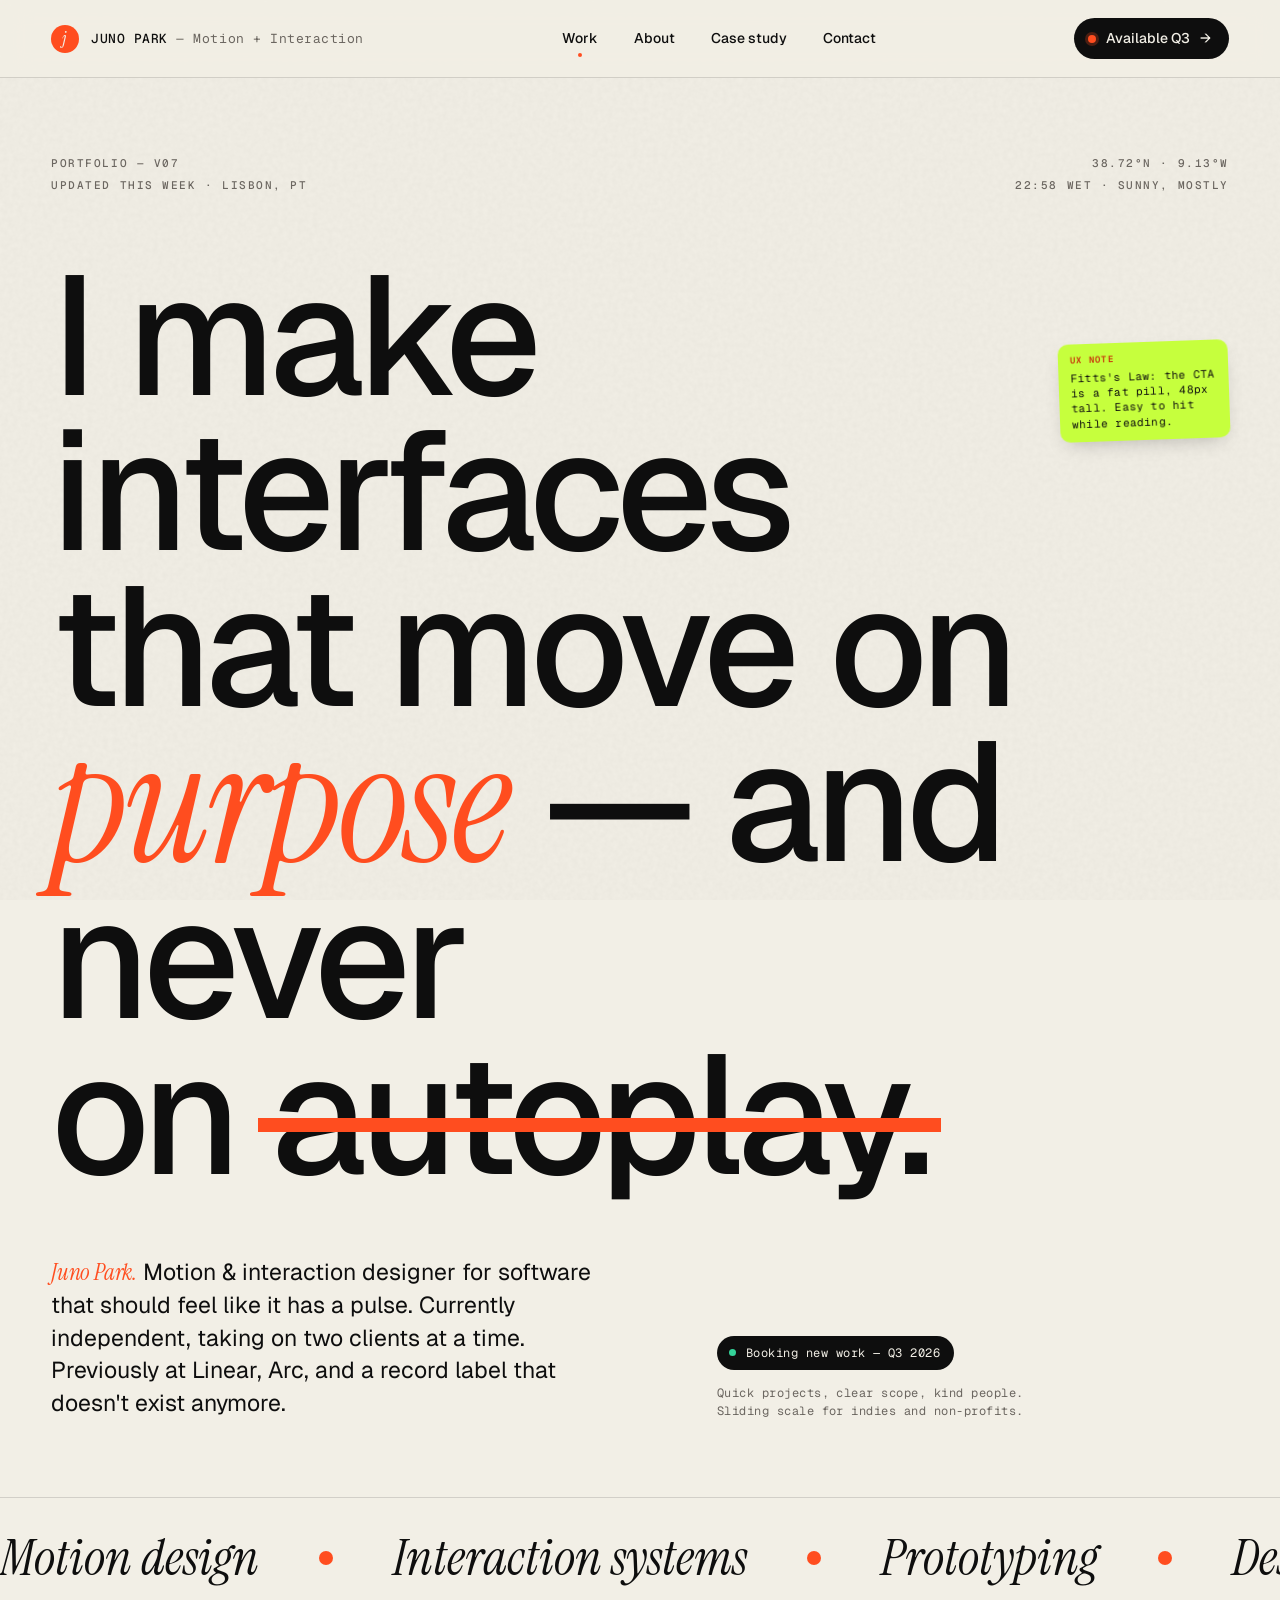
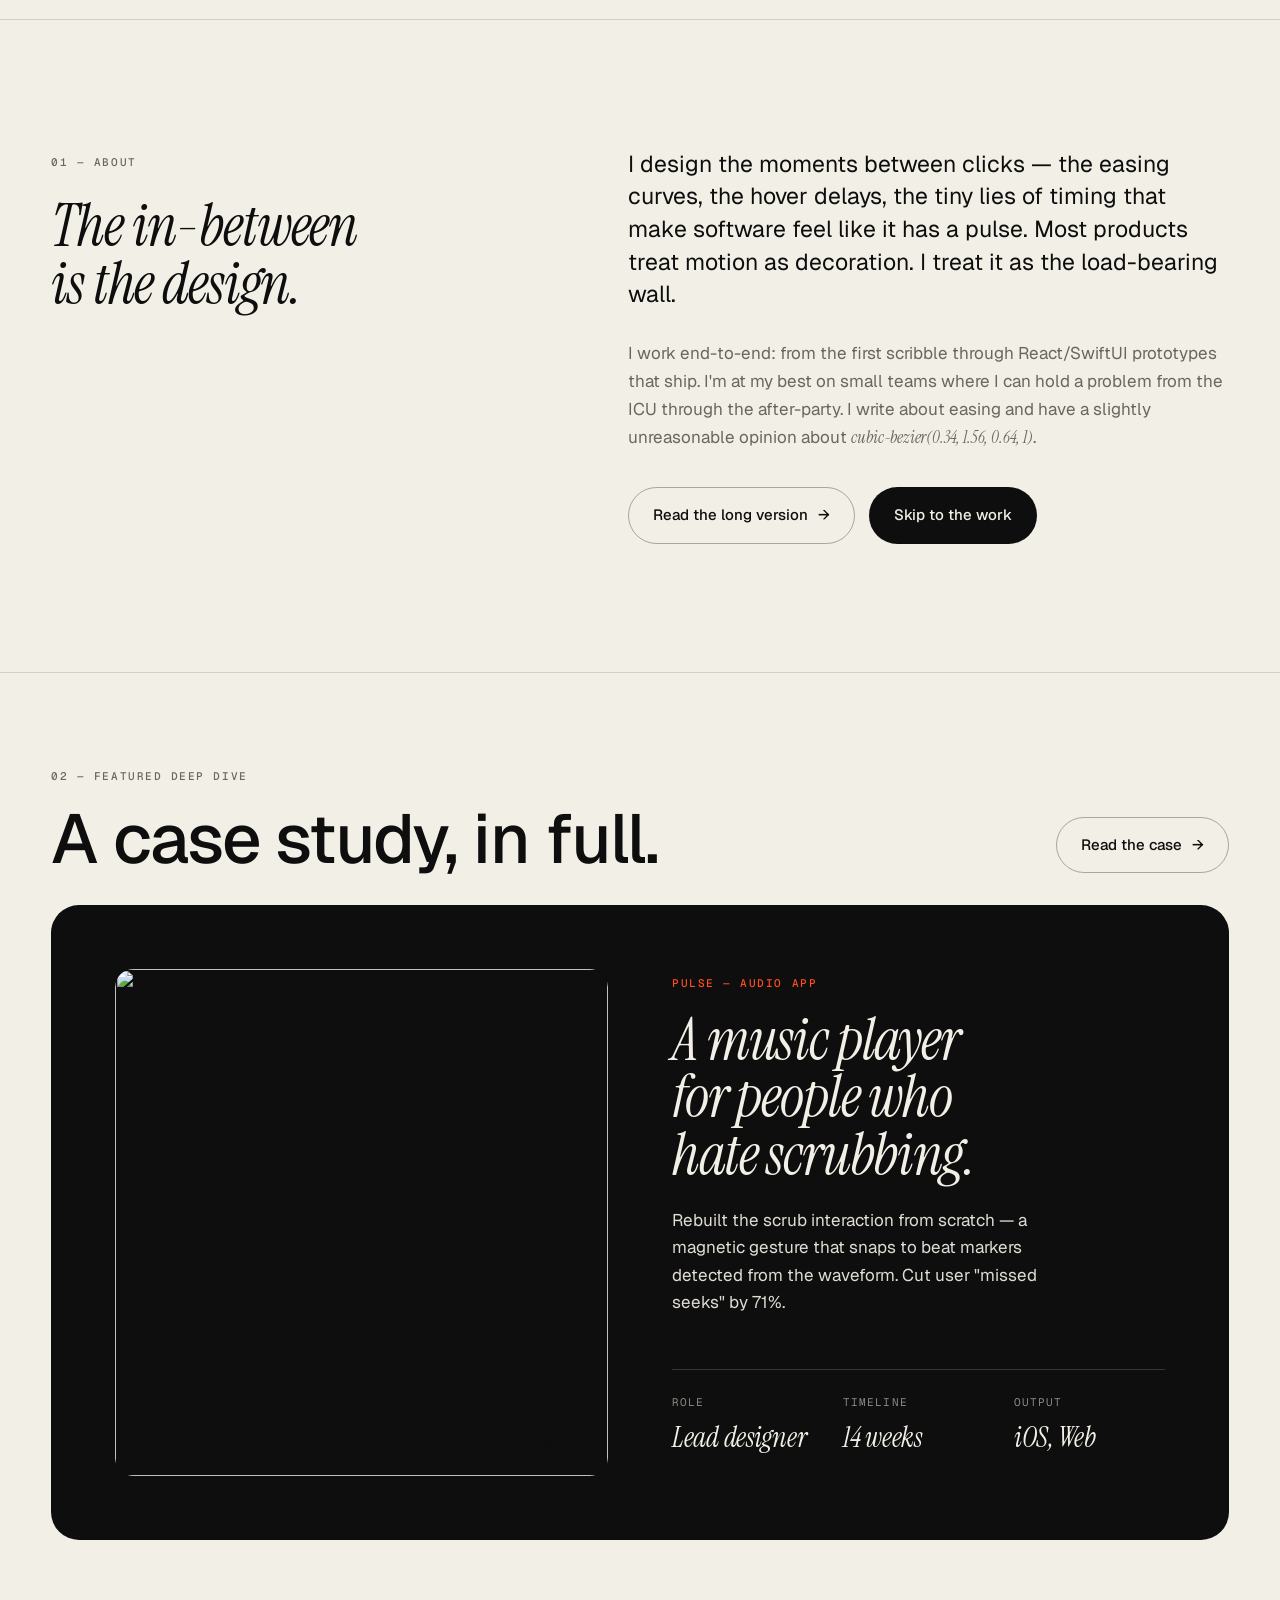
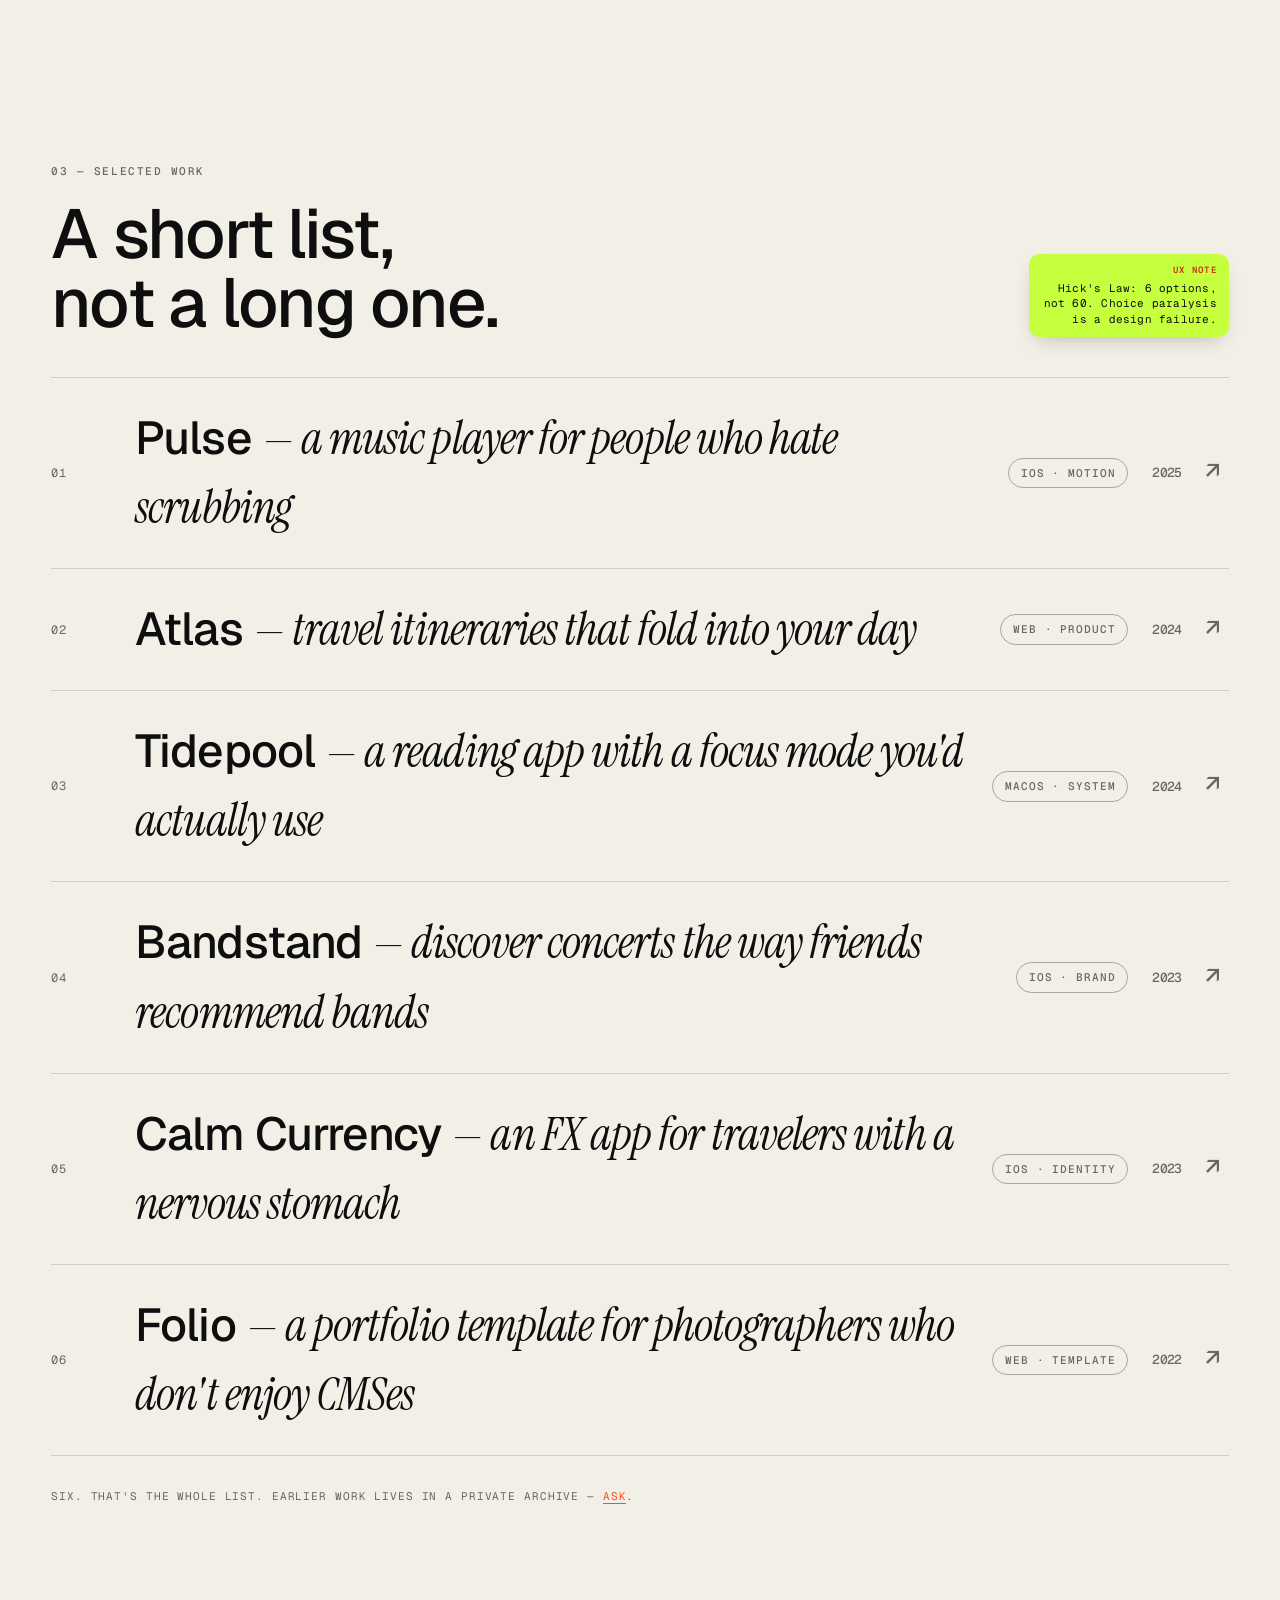
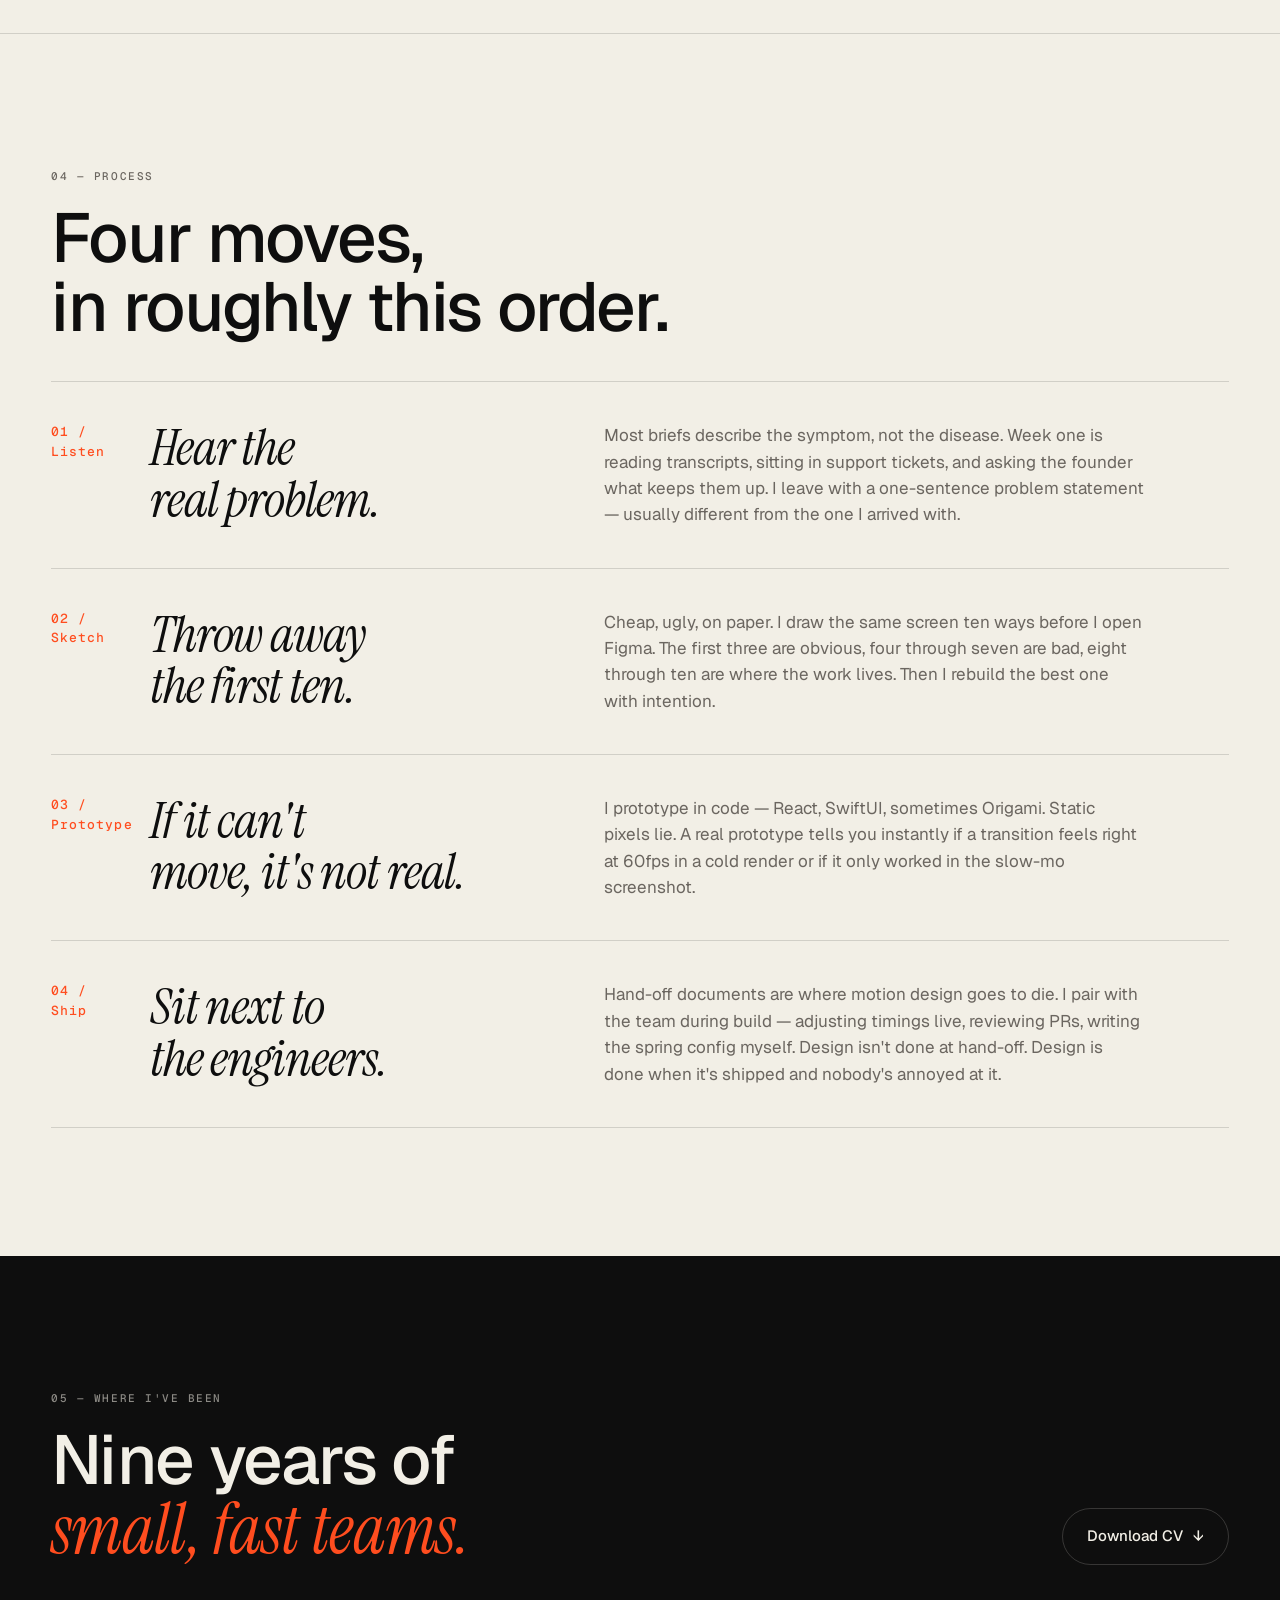
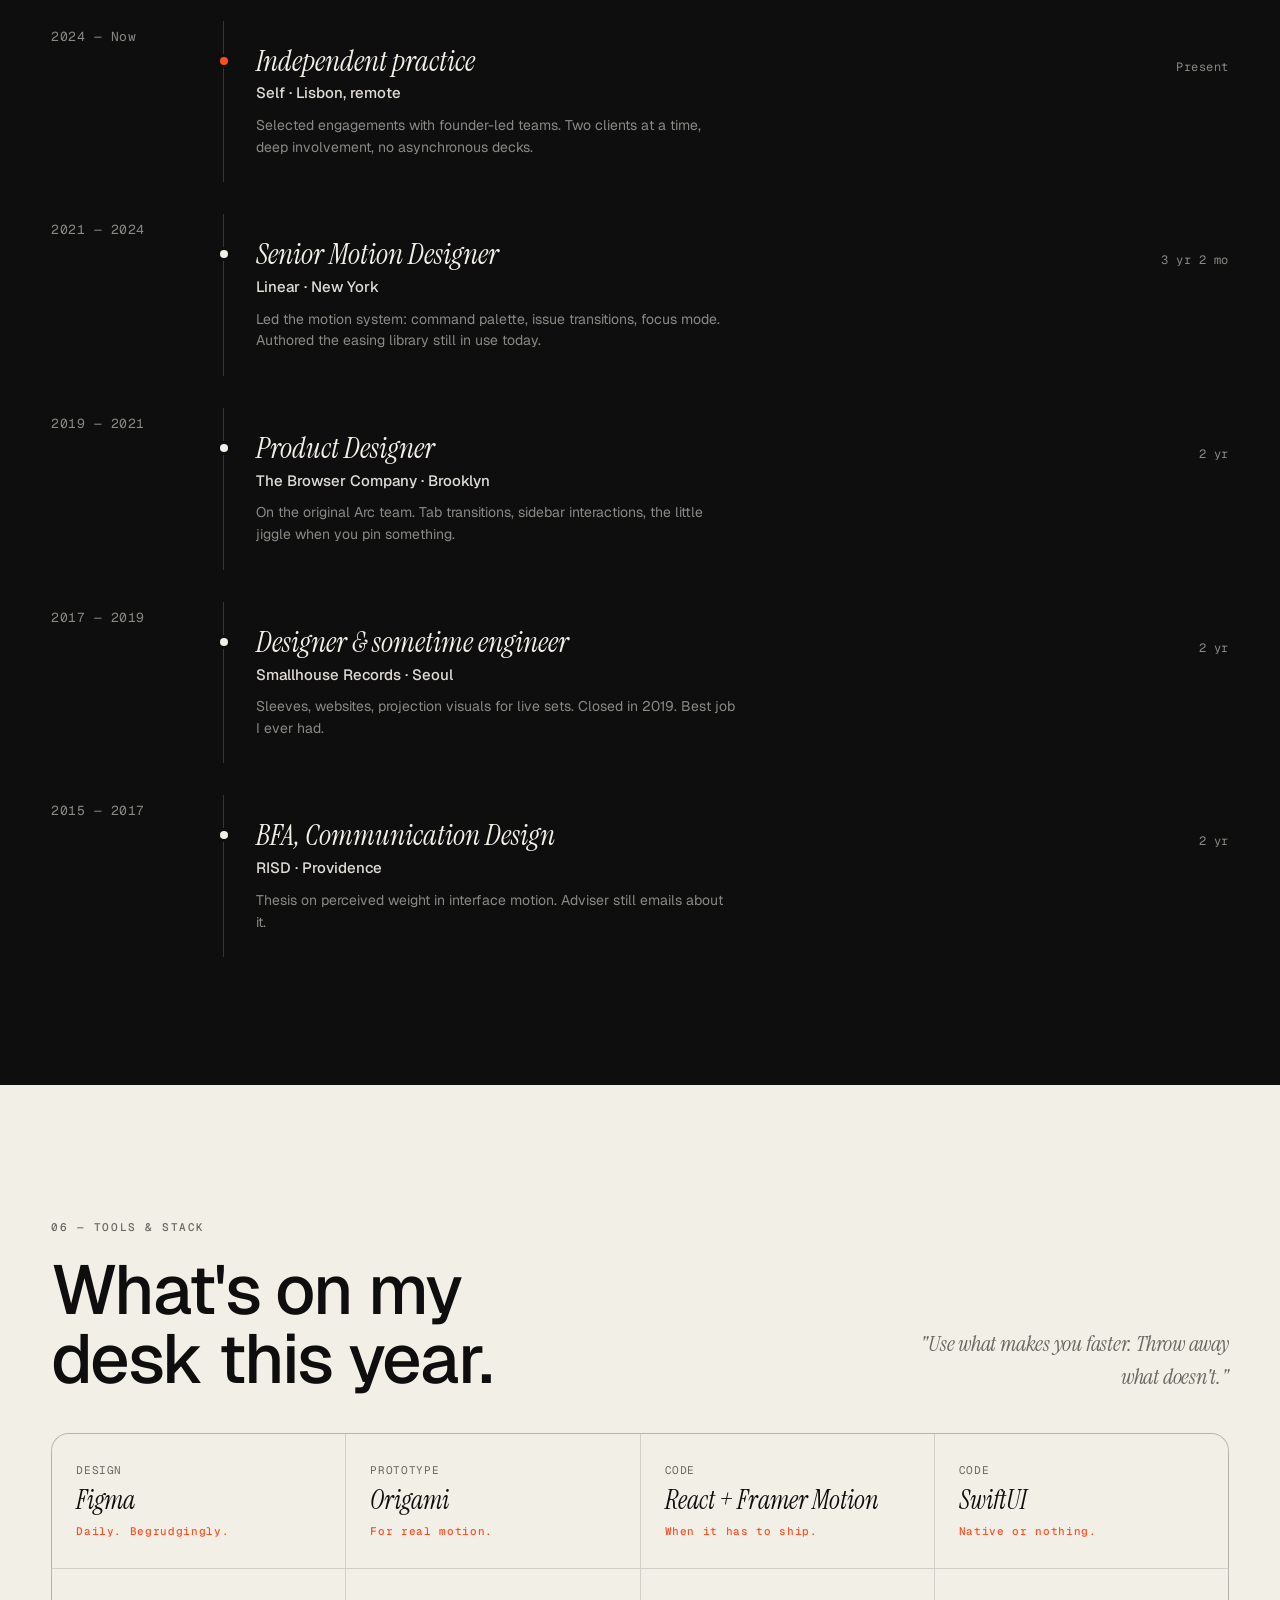
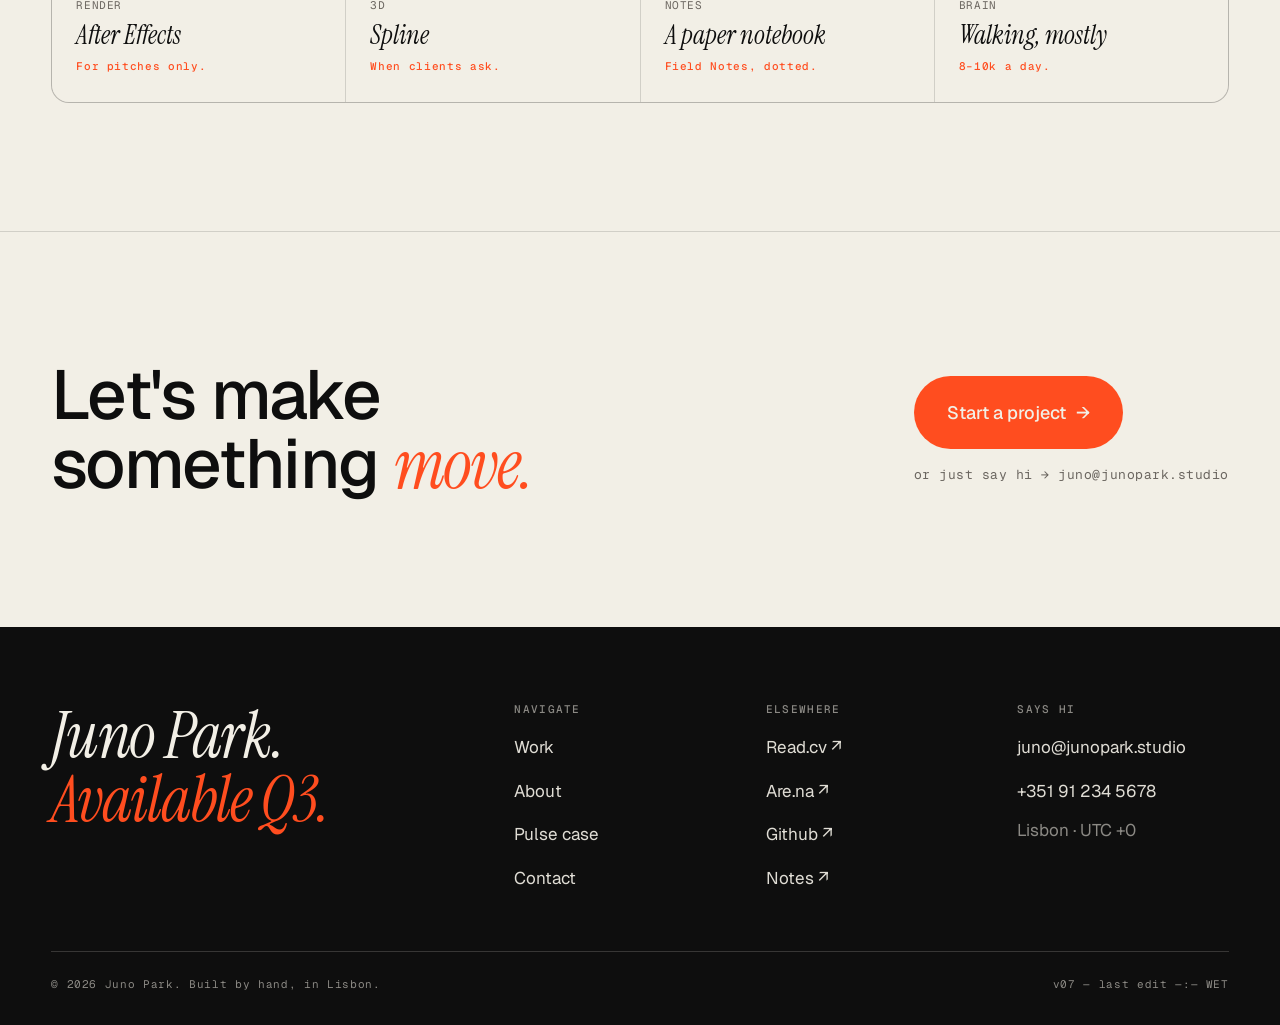
==== index.html @ ce340364 "Add files via upload" ====
<!doctype html>
<html lang="en">
<head>
  <meta charset="utf-8" />
  <meta name="viewport" content="width=device-width, initial-scale=1" />
  <title>Juno Park — Motion & Interaction Design</title>
  <meta name="description" content="Juno Park is an independent motion & interaction designer based in Lisbon. Selected work, process, and a deep dive on Pulse." />
  <link rel="stylesheet" href="styles.css" />
  <link rel="icon" href="data:image/svg+xml,%3Csvg xmlns='http://www.w3.org/2000/svg' viewBox='0 0 32 32'%3E%3Ccircle cx='16' cy='16' r='14' fill='%23FF4D1F'/%3E%3C/svg%3E" />
</head>
<body data-screen-label="01 Landing">

<a href="#main" class="skip">Skip to content</a>

<!-- ════════════════════ NAV ════════════════════ -->
<header class="nav" role="banner">
  <div class="nav__inner">
    <a href="index.html" class="nav__brand" data-cursor="Home" aria-label="Juno Park, home">
      <span class="nav__brand-mark"><span>j</span></span>
      <span>JUNO&nbsp;PARK<span style="color:var(--muted);font-weight:400;">&nbsp;— Motion + Interaction</span></span>
    </a>
    <nav class="nav__links" aria-label="Primary">
      <a href="index.html" class="nav__link" aria-current="page">Work</a>
      <a href="about.html" class="nav__link">About</a>
      <a href="case-pulse.html" class="nav__link">Case study</a>
      <a href="contact.html" class="nav__link" id="contact">Contact</a>
    </nav>
    <a href="contact.html" class="nav__cta" data-cursor="Start a project">
      <span class="nav__cta-dot" aria-hidden="true"></span>
      Available Q3
      <span class="arrow" aria-hidden="true">→</span>
    </a>
  </div>
</header>

<main id="main">

<!-- ════════════════════ HERO ════════════════════ -->
<section class="container hero" aria-label="Intro" data-screen-label="Hero">
  <div class="hero__meta">
    <div class="hero__meta-block">
      <span class="eyebrow">Portfolio — V07</span>
      <span class="eyebrow muted">Updated this week · Lisbon, PT</span>
    </div>
    <div class="hero__meta-block" style="align-items:flex-end;text-align:right;">
      <span class="eyebrow">38.72°N · 9.13°W</span>
      <span class="eyebrow muted"><span data-time>—:—</span> WET · Sunny, mostly</span>
    </div>
  </div>

  <h1 class="hero__title display-xxl">
    I make interfaces<br />
    that move on<br />
    <em>purpose</em> — and never<br />
    on <span class="strike">autoplay.</span>
  </h1>

  <div class="hero__caption">
    <div class="hero__bio">
      <p class="lead">
        <span class="serif italic" style="color:var(--accent);">Juno Park.</span>
        Motion &amp; interaction designer for software that should feel like it has a pulse.
        Currently independent, taking on two clients at a time.
        Previously at Linear, Arc, and a record label that doesn't exist anymore.
      </p>
    </div>
    <div class="hero__status">
      <span class="status-pill"><span class="status-pill__dot"></span>Booking new work — Q3 2026</span>
      <p class="mono muted" style="font-size:12px;letter-spacing:0.04em;line-height:1.5;">
        Quick projects, clear scope, kind people.<br />
        Sliding scale for indies and non-profits.
      </p>
    </div>
  </div>
</section>

<!-- ════════════════════ MARQUEE ════════════════════ -->
<div class="marquee" aria-hidden="true">
  <div class="marquee__track">
    <span>Motion design <span class="dot"></span> Interaction systems <span class="dot"></span> Prototyping <span class="dot"></span> Design engineering <span class="dot"></span> Easing-curve enthusiast <span class="dot"></span></span>
    <span>Motion design <span class="dot"></span> Interaction systems <span class="dot"></span> Prototyping <span class="dot"></span> Design engineering <span class="dot"></span> Easing-curve enthusiast <span class="dot"></span></span>
  </div>
</div>

<!-- ════════════════════ ABOUT SNIPPET ════════════════════ -->
<section class="container section" aria-label="About">
  <div class="about-snippet reveal">
    <div class="about-snippet__label">
      <span class="eyebrow">01 — About</span>
      <p class="serif italic" style="font-size:clamp(40px,4.5vw,72px); line-height:1.0; margin-top:24px; letter-spacing:-0.02em;">
        The in-between<br />is the design.
      </p>
    </div>
    <div>
      <p class="lead" style="margin-bottom:28px;">
        I design the moments between clicks — the easing curves, the hover delays, the tiny lies of timing that make software feel like it has a pulse. Most products treat motion as decoration. I treat it as the load-bearing wall.
      </p>
      <p class="muted" style="font-size:17px;line-height:1.65;">
        I work end-to-end: from the first scribble through React/SwiftUI prototypes that ship. I'm at my best on small teams where I can hold a problem from the ICU through the after-party. I write about easing and have a slightly unreasonable opinion about <em class="serif italic">cubic-bezier(0.34, 1.56, 0.64, 1)</em>.
      </p>
      <div style="display:flex;gap:14px;margin-top:36px;flex-wrap:wrap;">
        <a href="about.html" class="btn btn--ghost" data-cursor="Read more">Read the long version <span class="arrow">→</span></a>
        <a href="#work" class="btn btn--primary" data-cursor="See work">Skip to the work</a>
      </div>
    </div>
  </div>
</section>

<hr class="hair-line container" />

<!-- ════════════════════ FEATURED CASE ════════════════════ -->
<section class="container section--tight section" id="featured" aria-label="Featured case study">
  <div style="display:flex;justify-content:space-between;align-items:flex-end;margin-bottom:32px;gap:24px;flex-wrap:wrap;">
    <div>
      <span class="eyebrow">02 — Featured deep dive</span>
      <h2 class="display-lg" style="margin-top:16px;">A case study, in full.</h2>
    </div>
    <a href="case-pulse.html" class="btn btn--ghost" data-cursor="Open case">Read the case <span class="arrow">→</span></a>
  </div>

  <article class="featured reveal" style="position:relative;">
    <div class="featured__art" aria-hidden="true" style="background:var(--ink);padding:0;">
      <img src="videos/pulse-thumb.jpg" alt="" style="position:absolute;inset:0;width:100%;height:100%;object-fit:cover;border-radius:18px;" />
      <span class="featured__art-label" style="z-index:1;">Pulse · 2025</span>
      <span class="featured__art-label-r" style="z-index:1;">A — Side</span>
    </div>
    <div class="featured__body">
      <div>
        <span class="eyebrow" style="color:var(--accent);">Pulse — Audio app</span>
        <h3 class="display-md serif italic" style="font-size:clamp(36px,4.5vw,64px); line-height:1.0; margin-top:16px;letter-spacing:-0.02em;font-weight:400;">
          A music player<br />for people who<br />hate scrubbing.
        </h3>
        <p style="margin-top:24px;font-size:17px;line-height:1.6;color:var(--paper-on-dark);max-width:420px;">
          Rebuilt the scrub interaction from scratch — a magnetic gesture that snaps to beat markers detected from the waveform. Cut user "missed seeks" by 71%.
        </p>
      </div>
      <dl class="featured__stats">
        <div><dt>Role</dt><dd>Lead designer</dd></div>
        <div><dt>Timeline</dt><dd>14 weeks</dd></div>
        <div><dt>Output</dt><dd>iOS, Web</dd></div>
      </dl>
    </div>
  </article>
</section>

<!-- ════════════════════ WORK LIST ════════════════════ -->
<section class="container section" id="work" aria-label="Selected work">
  <div style="display:flex;justify-content:space-between;align-items:flex-end;margin-bottom:40px;gap:24px;flex-wrap:wrap;">
    <div>
      <span class="eyebrow">03 — Selected work</span>
      <h2 class="display-lg" style="margin-top:16px;">A short list,<br />not a long one.</h2>
    </div>
    <p class="muted" style="max-width:300px;font-size:14px;line-height:1.5;text-align:right;">
      <span class="note" style="position:relative;display:inline-block;margin:0;background:var(--accent-3);color:var(--ink);transform:none;">
        Hick's Law: 6 options, not 60. Choice paralysis is a design failure.
      </span>
    </p>
  </div>

  <ul class="work-list reveal">
    <li class="work-row">
      <a href="case-pulse.html" class="work-row__link"
         data-cursor="Open Pulse"
         data-num="01"
         data-color="linear-gradient(135deg, #FF4D1F 0%, #FFB199 100%)"
         data-preview="Pulse — audio that snaps to the beat.">
        <span class="work-row__num">01</span>
        <span class="work-row__title">Pulse <em>— a music player for people who hate scrubbing</em></span>
        <span class="work-row__tag">iOS · Motion</span>
        <span class="work-row__year">2025</span>
        <span class="work-row__arrow" aria-hidden="true">↗</span>
      </a>
    </li>
    <li class="work-row">
      <a href="#" class="work-row__link"
         data-cursor="Coming soon"
         data-num="02"
         data-color="linear-gradient(135deg, #1A30E8 0%, #6B7DFF 100%)"
         data-preview="Atlas — itineraries that fold.">
        <span class="work-row__num">02</span>
        <span class="work-row__title">Atlas <em>— travel itineraries that fold into your day</em></span>
        <span class="work-row__tag">Web · Product</span>
        <span class="work-row__year">2024</span>
        <span class="work-row__arrow" aria-hidden="true">↗</span>
      </a>
    </li>
    <li class="work-row">
      <a href="#" class="work-row__link"
         data-cursor="Coming soon"
         data-num="03"
         data-color="linear-gradient(135deg, #C6FF3D 0%, #6BC400 100%)"
         data-preview="Tidepool — read without panic.">
        <span class="work-row__num">03</span>
        <span class="work-row__title">Tidepool <em>— a reading app with a focus mode you'd actually use</em></span>
        <span class="work-row__tag">macOS · System</span>
        <span class="work-row__year">2024</span>
        <span class="work-row__arrow" aria-hidden="true">↗</span>
      </a>
    </li>
    <li class="work-row">
      <a href="#" class="work-row__link"
         data-cursor="Coming soon"
         data-num="04"
         data-color="linear-gradient(135deg, #E91E63 0%, #FF8FAF 100%)"
         data-preview="Bandstand — concerts, but in your hand.">
        <span class="work-row__num">04</span>
        <span class="work-row__title">Bandstand <em>— discover concerts the way friends recommend bands</em></span>
        <span class="work-row__tag">iOS · Brand</span>
        <span class="work-row__year">2023</span>
        <span class="work-row__arrow" aria-hidden="true">↗</span>
      </a>
    </li>
    <li class="work-row">
      <a href="#" class="work-row__link"
         data-cursor="Coming soon"
         data-num="05"
         data-color="linear-gradient(135deg, #0E0E0E 0%, #444 100%)"
         data-preview="Calm Currency — money, less terrifying.">
        <span class="work-row__num">05</span>
        <span class="work-row__title">Calm Currency <em>— an FX app for travelers with a nervous stomach</em></span>
        <span class="work-row__tag">iOS · Identity</span>
        <span class="work-row__year">2023</span>
        <span class="work-row__arrow" aria-hidden="true">↗</span>
      </a>
    </li>
    <li class="work-row">
      <a href="#" class="work-row__link"
         data-cursor="Coming soon"
         data-num="06"
         data-color="linear-gradient(135deg, #FFB400 0%, #FF7B00 100%)"
         data-preview="Folio — portfolios that stay out of the way.">
        <span class="work-row__num">06</span>
        <span class="work-row__title">Folio <em>— a portfolio template for photographers who don't enjoy CMSes</em></span>
        <span class="work-row__tag">Web · Template</span>
        <span class="work-row__year">2022</span>
        <span class="work-row__arrow" aria-hidden="true">↗</span>
      </a>
    </li>
  </ul>

  <p class="mono muted" style="font-size:11px;letter-spacing:0.08em;margin-top:32px;text-transform:uppercase;">
    Six. That's the whole list. Earlier work lives in a private archive — <a href="contact.html" style="color:var(--accent);border-bottom:1px solid currentColor;">ask</a>.
  </p>
</section>

<hr class="hair-line container" />

<!-- ════════════════════ PROCESS ════════════════════ -->
<section class="container section" id="process" aria-label="Process">
  <div style="margin-bottom:40px;">
    <span class="eyebrow">04 — Process</span>
    <h2 class="display-lg" style="margin-top:16px;">Four moves,<br />in roughly this order.</h2>
  </div>

  <div class="process reveal">
    <div class="process-step">
      <span class="process-step__num">01 / Listen</span>
      <h3 class="process-step__title">Hear the<br />real problem.</h3>
      <p class="process-step__body">
        Most briefs describe the symptom, not the disease. Week one is reading transcripts, sitting in support tickets, and asking the founder what keeps them up. I leave with a one-sentence problem statement — usually different from the one I arrived with.
      </p>
    </div>
    <div class="process-step">
      <span class="process-step__num">02 / Sketch</span>
      <h3 class="process-step__title">Throw away<br />the first ten.</h3>
      <p class="process-step__body">
        Cheap, ugly, on paper. I draw the same screen ten ways before I open Figma. The first three are obvious, four through seven are bad, eight through ten are where the work lives. Then I rebuild the best one with intention.
      </p>
    </div>
    <div class="process-step">
      <span class="process-step__num">03 / Prototype</span>
      <h3 class="process-step__title">If it can't<br />move, it's not real.</h3>
      <p class="process-step__body">
        I prototype in code — React, SwiftUI, sometimes Origami. Static pixels lie. A real prototype tells you instantly if a transition feels right at 60fps in a cold render or if it only worked in the slow-mo screenshot.
      </p>
    </div>
    <div class="process-step">
      <span class="process-step__num">04 / Ship</span>
      <h3 class="process-step__title">Sit next to<br />the engineers.</h3>
      <p class="process-step__body">
        Hand-off documents are where motion design goes to die. I pair with the team during build — adjusting timings live, reviewing PRs, writing the spring config myself. Design isn't done at hand-off. Design is done when it's shipped and nobody's annoyed at it.
      </p>
    </div>
  </div>
</section>

<!-- ════════════════════ RESUME / TIMELINE ════════════════════ -->
<section class="section section--dark dark" id="resume" aria-label="Experience">
  <div class="container">
    <div style="display:flex;justify-content:space-between;align-items:flex-end;margin-bottom:56px;gap:24px;flex-wrap:wrap;">
      <div>
        <span class="eyebrow">05 — Where I've been</span>
        <h2 class="display-lg" style="margin-top:16px;color:var(--paper);">
          Nine years of<br /><em class="serif italic" style="color:var(--accent);">small, fast teams.</em>
        </h2>
      </div>
      <a href="#" class="btn btn--ghost" style="border-color:var(--hair-on-dark);color:var(--paper);" data-cursor="Download">Download CV <span class="arrow">↓</span></a>
    </div>

    <div class="timeline reveal">
      <div class="timeline__year">2024 — Now</div>
      <div class="timeline__items">
        <div class="timeline__item timeline__item--current">
          <div>
            <div class="timeline__role">Independent practice</div>
            <div class="timeline__where">Self · Lisbon, remote</div>
            <p class="muted" style="margin-top:10px;font-size:14px;line-height:1.55;max-width:480px;">Selected engagements with founder-led teams. Two clients at a time, deep involvement, no asynchronous decks.</p>
          </div>
          <span class="timeline__time">Present</span>
        </div>
      </div>
    </div>

    <div class="timeline" style="margin-top:32px;">
      <div class="timeline__year">2021 — 2024</div>
      <div class="timeline__items">
        <div class="timeline__item">
          <div>
            <div class="timeline__role">Senior Motion Designer</div>
            <div class="timeline__where">Linear · New York</div>
            <p class="muted" style="margin-top:10px;font-size:14px;line-height:1.55;max-width:480px;">Led the motion system: command palette, issue transitions, focus mode. Authored the easing library still in use today.</p>
          </div>
          <span class="timeline__time">3 yr 2 mo</span>
        </div>
      </div>
    </div>

    <div class="timeline" style="margin-top:32px;">
      <div class="timeline__year">2019 — 2021</div>
      <div class="timeline__items">
        <div class="timeline__item">
          <div>
            <div class="timeline__role">Product Designer</div>
            <div class="timeline__where">The Browser Company · Brooklyn</div>
            <p class="muted" style="margin-top:10px;font-size:14px;line-height:1.55;max-width:480px;">On the original Arc team. Tab transitions, sidebar interactions, the little jiggle when you pin something.</p>
          </div>
          <span class="timeline__time">2 yr</span>
        </div>
      </div>
    </div>

    <div class="timeline" style="margin-top:32px;">
      <div class="timeline__year">2017 — 2019</div>
      <div class="timeline__items">
        <div class="timeline__item">
          <div>
            <div class="timeline__role">Designer &amp; sometime engineer</div>
            <div class="timeline__where">Smallhouse Records · Seoul</div>
            <p class="muted" style="margin-top:10px;font-size:14px;line-height:1.55;max-width:480px;">Sleeves, websites, projection visuals for live sets. Closed in 2019. Best job I ever had.</p>
          </div>
          <span class="timeline__time">2 yr</span>
        </div>
      </div>
    </div>

    <div class="timeline" style="margin-top:32px;">
      <div class="timeline__year">2015 — 2017</div>
      <div class="timeline__items">
        <div class="timeline__item">
          <div>
            <div class="timeline__role">BFA, Communication Design</div>
            <div class="timeline__where">RISD · Providence</div>
            <p class="muted" style="margin-top:10px;font-size:14px;line-height:1.55;max-width:480px;">Thesis on perceived weight in interface motion. Adviser still emails about it.</p>
          </div>
          <span class="timeline__time">2 yr</span>
        </div>
      </div>
    </div>
  </div>
</section>

<!-- ════════════════════ TOOLS ════════════════════ -->
<section class="container section" id="tools" aria-label="Tools and stack">
  <div style="display:flex;justify-content:space-between;align-items:flex-end;margin-bottom:40px;gap:24px;flex-wrap:wrap;">
    <div>
      <span class="eyebrow">06 — Tools &amp; stack</span>
      <h2 class="display-lg" style="margin-top:16px;">What's on my<br />desk this year.</h2>
    </div>
    <p class="muted serif italic" style="font-size:22px;max-width:340px;text-align:right;">
      "Use what makes you faster. Throw away what doesn't."
    </p>
  </div>

  <div class="tools-grid reveal">
    <div class="tool">
      <span class="tool__use">Design</span>
      <span class="tool__name">Figma</span>
      <span class="tool__love">Daily. Begrudgingly.</span>
    </div>
    <div class="tool">
      <span class="tool__use">Prototype</span>
      <span class="tool__name">Origami</span>
      <span class="tool__love">For real motion.</span>
    </div>
    <div class="tool">
      <span class="tool__use">Code</span>
      <span class="tool__name">React + Framer Motion</span>
      <span class="tool__love">When it has to ship.</span>
    </div>
    <div class="tool">
      <span class="tool__use">Code</span>
      <span class="tool__name">SwiftUI</span>
      <span class="tool__love">Native or nothing.</span>
    </div>
    <div class="tool">
      <span class="tool__use">Render</span>
      <span class="tool__name">After Effects</span>
      <span class="tool__love">For pitches only.</span>
    </div>
    <div class="tool">
      <span class="tool__use">3D</span>
      <span class="tool__name">Spline</span>
      <span class="tool__love">When clients ask.</span>
    </div>
    <div class="tool">
      <span class="tool__use">Notes</span>
      <span class="tool__name">A paper notebook</span>
      <span class="tool__love">Field Notes, dotted.</span>
    </div>
    <div class="tool">
      <span class="tool__use">Brain</span>
      <span class="tool__name">Walking, mostly</span>
      <span class="tool__love">8–10k a day.</span>
    </div>
  </div>
</section>

<hr class="hair-line container" />

<!-- ════════════════════ CONTACT TEASER ════════════════════ -->
<section class="container section" aria-label="Get in touch">
  <div class="contact-teaser reveal">
    <h2 class="contact-teaser__heading display-lg">
      Let's make<br />something <em class="italic">move.</em>
    </h2>
    <div style="display:flex;flex-direction:column;gap:16px;align-items:flex-start;">
      <a href="contact.html" class="btn btn--accent" data-cursor="Start a project" style="padding:22px 32px;font-size:18px;">
        Start a project <span class="arrow">→</span>
      </a>
      <a href="mailto:juno@junopark.studio" class="mono muted" style="font-size:13px;letter-spacing:0.04em;" data-cursor="Copy email">
        or just say hi → juno@junopark.studio
      </a>
    </div>
  </div>
</section>

</main>

<!-- ════════════════════ FOOTER ════════════════════ -->
<footer class="footer">
  <div class="container">
    <div class="footer__grid">
      <div class="footer__brand">
        Juno Park.<br />
        <span style="color:var(--accent);">Available Q3.</span>
      </div>
      <div class="footer__col">
        <h4>Navigate</h4>
        <ul>
          <li><a href="index.html" data-cursor="Home">Work</a></li>
          <li><a href="about.html" data-cursor="About">About</a></li>
          <li><a href="case-pulse.html" data-cursor="Case study">Pulse case</a></li>
          <li><a href="contact.html" data-cursor="Contact">Contact</a></li>
        </ul>
      </div>
      <div class="footer__col">
        <h4>Elsewhere</h4>
        <ul>
          <li><a href="#" data-cursor="External">Read.cv ↗</a></li>
          <li><a href="#" data-cursor="External">Are.na ↗</a></li>
          <li><a href="#" data-cursor="External">Github ↗</a></li>
          <li><a href="#" data-cursor="External">Notes ↗</a></li>
        </ul>
      </div>
      <div class="footer__col">
        <h4>Says hi</h4>
        <ul>
          <li><a href="mailto:juno@junopark.studio">juno@junopark.studio</a></li>
          <li><a href="#">+351 91 234 5678</a></li>
          <li class="muted" style="color:var(--muted-on-dark);">Lisbon · UTC&nbsp;+0</li>
        </ul>
      </div>
    </div>
    <div class="footer__bottom">
      <span>© 2026 Juno Park. Built by hand, in Lisbon.</span>
      <span>v07 — last edit <span data-time>—:—</span> WET</span>
    </div>
  </div>
</footer>

<!-- UX notes — floating annotations to demonstrate principles -->
<div class="note" style="top:38vh; right:4vw; max-width:170px;">
  Fitts's Law: the CTA is a fat pill, 48px tall. Easy to hit while reading.
</div>

<script src="main.js"></script>
</body>
</html>
---- styles.css ----
/* =========================================================
   Juno Park — Portfolio
   Bold, expressive, motion-forward. One accent. Strong type.
   ========================================================= */

@import url("https://fonts.googleapis.com/css2?family=Instrument+Serif:ital@0;1&family=Geist:wght@300;400;500;600;700&family=Geist+Mono:wght@400;500&display=swap");

:root {
  /* —— color */
  --paper: #F2EFE6;
  --paper-2: #EAE4D4;
  --ink: #0E0E0E;
  --ink-2: #1C1A18;
  --muted: #6B6660;
  --muted-2: #9C968C;
  --hair: rgba(14, 14, 14, 0.14);
  --hair-strong: rgba(14, 14, 14, 0.32);

  --accent: #FF4D1F;          /* vermillion */
  --accent-deep: #C8340B;
  --accent-2: #1A30E8;        /* electric */
  --accent-3: #C6FF3D;        /* acid lime, used sparingly */

  /* on dark */
  --paper-on-dark: rgba(242, 239, 230, 0.92);
  --muted-on-dark: rgba(242, 239, 230, 0.55);
  --hair-on-dark: rgba(242, 239, 230, 0.18);

  /* —— type */
  --sans: "Geist", ui-sans-serif, -apple-system, "Segoe UI", sans-serif;
  --serif: "Instrument Serif", "Times New Roman", serif;
  --mono: "Geist Mono", ui-monospace, "Menlo", monospace;

  /* —— easing */
  --ease-out: cubic-bezier(0.22, 1, 0.36, 1);
  --ease-in-out: cubic-bezier(0.65, 0, 0.35, 1);
  --ease-spring: cubic-bezier(0.34, 1.56, 0.64, 1);

  /* —— layout */
  --pad-x: clamp(20px, 4vw, 56px);
  --max: 1440px;

  --radius-sm: 6px;
  --radius-md: 14px;
  --radius-lg: 24px;
  --radius-pill: 999px;
}

/* —— reset */
*, *::before, *::after { box-sizing: border-box; }
html, body { margin: 0; padding: 0; }
html { scroll-behavior: smooth; }
body {
  font-family: var(--sans);
  font-size: 17px;
  line-height: 1.5;
  color: var(--ink);
  background: var(--paper);
  -webkit-font-smoothing: antialiased;
  text-rendering: optimizeLegibility;
  overflow-x: hidden;
}

img, svg { display: block; max-width: 100%; }
button { font: inherit; color: inherit; background: none; border: 0; cursor: pointer; }
a { color: inherit; text-decoration: none; }
::selection { background: var(--accent); color: var(--paper); }

/* —— grain texture overlay (very subtle) */
body::before {
  content: "";
  position: fixed;
  inset: 0;
  pointer-events: none;
  z-index: 1;
  opacity: 0.05;
  mix-blend-mode: multiply;
  background-image: url("data:image/svg+xml;utf8,<svg viewBox='0 0 200 200' xmlns='http://www.w3.org/2000/svg'><filter id='n'><feTurbulence type='fractalNoise' baseFrequency='0.9' numOctaves='2' stitchTiles='stitch'/><feColorMatrix values='0 0 0 0 0 0 0 0 0 0 0 0 0 0 0 0 0 0 0.6 0'/></filter><rect width='100%25' height='100%25' filter='url(%23n)'/></svg>");
}

/* —— focus: high-contrast ring, generous offset (keyboard a11y) */
:focus { outline: none; }
:focus-visible {
  outline: 2px solid var(--accent);
  outline-offset: 4px;
  border-radius: 4px;
}
.dark :focus-visible { outline-color: var(--accent-3); }

/* skip link — keyboard accessibility */
.skip {
  position: absolute;
  left: 12px;
  top: -100px;
  background: var(--ink);
  color: var(--paper);
  padding: 10px 16px;
  z-index: 1000;
  font-family: var(--mono);
  font-size: 12px;
  text-transform: uppercase;
  letter-spacing: 0.06em;
  border-radius: 6px;
  transition: top 0.2s var(--ease-out);
}
.skip:focus-visible { top: 12px; outline-offset: 2px; }

/* =========================================================
   TYPE
   ========================================================= */
.serif { font-family: var(--serif); font-weight: 400; letter-spacing: -0.01em; }
.italic { font-style: italic; }
.mono { font-family: var(--mono); }
.eyebrow {
  font-family: var(--mono);
  font-size: 11px;
  letter-spacing: 0.14em;
  text-transform: uppercase;
  color: var(--muted);
  font-weight: 500;
}

h1, h2, h3, h4 { margin: 0; font-weight: 500; letter-spacing: -0.02em; line-height: 1.02; }
p { margin: 0; }
p + p { margin-top: 1em; }

.display-xxl {
  font-size: clamp(72px, 13.2vw, 208px);
  line-height: 0.92;
  letter-spacing: -0.035em;
  font-weight: 500;
}
.display-xl {
  font-size: clamp(48px, 7.8vw, 120px);
  line-height: 0.96;
  letter-spacing: -0.03em;
}
.display-lg {
  font-size: clamp(36px, 5.4vw, 80px);
  line-height: 1.0;
  letter-spacing: -0.025em;
}
.h2 { font-size: clamp(28px, 3.4vw, 44px); line-height: 1.05; letter-spacing: -0.02em; }
.h3 { font-size: clamp(20px, 2vw, 26px); line-height: 1.2; letter-spacing: -0.01em; }
.lead {
  font-size: clamp(18px, 1.8vw, 24px);
  line-height: 1.42;
  color: var(--ink);
}
.muted { color: var(--muted); }

/* =========================================================
   LAYOUT PRIMITIVES
   ========================================================= */
.container {
  max-width: var(--max);
  margin: 0 auto;
  padding-left: var(--pad-x);
  padding-right: var(--pad-x);
  position: relative;
  z-index: 2;
}

.section { padding-block: clamp(80px, 10vw, 160px); position: relative; z-index: 2; }
.section--tight { padding-block: clamp(56px, 7vw, 100px); }
.section--dark {
  background: var(--ink);
  color: var(--paper);
}
.section--dark .muted { color: var(--muted-on-dark); }
.section--dark .eyebrow { color: var(--muted-on-dark); }
.section--dark .hair-line { border-color: var(--hair-on-dark); }

.hair-line { border: 0; border-top: 1px solid var(--hair); }

.grid-12 {
  display: grid;
  grid-template-columns: repeat(12, 1fr);
  gap: 24px;
}

/* =========================================================
   NAV
   ========================================================= */
.nav {
  position: sticky;
  top: 0;
  z-index: 50;
  backdrop-filter: blur(14px) saturate(1.2);
  -webkit-backdrop-filter: blur(14px) saturate(1.2);
  background: color-mix(in srgb, var(--paper) 70%, transparent);
  border-bottom: 1px solid var(--hair);
}
.nav__inner {
  max-width: var(--max);
  margin: 0 auto;
  padding: 18px var(--pad-x);
  display: flex;
  align-items: center;
  justify-content: space-between;
  gap: 24px;
}
.nav__brand {
  display: flex;
  align-items: center;
  gap: 12px;
  font-family: var(--mono);
  font-size: 13px;
  letter-spacing: 0.04em;
  font-weight: 500;
}
.nav__brand-mark {
  width: 28px;
  height: 28px;
  position: relative;
  display: inline-grid;
  place-items: center;
}
.nav__brand-mark::before {
  content: "";
  position: absolute;
  inset: 0;
  background: var(--accent);
  border-radius: 50%;
  transition: transform 0.35s var(--ease-spring), background 0.2s ease;
}
.nav__brand:hover .nav__brand-mark::before { transform: scale(1.15); background: var(--ink); }
.nav__brand-mark span {
  position: relative;
  color: var(--paper);
  font-family: var(--serif);
  font-style: italic;
  font-size: 18px;
  line-height: 1;
  transform: translateY(-1px);
}

.nav__links {
  display: flex;
  align-items: center;
  gap: 4px;
}
.nav__link {
  position: relative;
  padding: 10px 16px;
  font-size: 14px;
  font-weight: 500;
  border-radius: 999px;
  display: inline-flex;
  align-items: center;
  gap: 8px;
  transition: background 0.2s ease, color 0.2s ease;
  /* Fitts: generous hit area */
}
.nav__link:hover { background: var(--ink); color: var(--paper); }
.nav__link[aria-current="page"]::after {
  content: "";
  position: absolute;
  bottom: 2px;
  left: 50%;
  transform: translateX(-50%);
  width: 4px;
  height: 4px;
  border-radius: 50%;
  background: var(--accent);
}
.nav__cta {
  background: var(--ink);
  color: var(--paper);
  padding: 10px 18px 10px 14px;
  border-radius: 999px;
  font-size: 14px;
  font-weight: 500;
  display: inline-flex;
  align-items: center;
  gap: 10px;
  transition: background 0.2s ease, transform 0.2s var(--ease-out);
}
.nav__cta:hover { background: var(--accent); }
.nav__cta:active { transform: scale(0.97); }
.nav__cta-dot {
  width: 8px;
  height: 8px;
  border-radius: 50%;
  background: var(--accent);
  box-shadow: 0 0 0 3px rgba(255, 77, 31, 0.25);
  animation: pulse 2s ease-in-out infinite;
}
.nav__cta:hover .nav__cta-dot { background: var(--paper); box-shadow: 0 0 0 3px rgba(242, 239, 230, 0.25); }
@keyframes pulse {
  0%, 100% { box-shadow: 0 0 0 3px rgba(255, 77, 31, 0.25); }
  50% { box-shadow: 0 0 0 6px rgba(255, 77, 31, 0); }
}

/* =========================================================
   BUTTONS
   ========================================================= */
.btn {
  display: inline-flex;
  align-items: center;
  gap: 10px;
  padding: 16px 24px;
  border-radius: 999px;
  font-size: 15px;
  font-weight: 500;
  border: 1px solid transparent;
  transition: transform 0.18s var(--ease-out), background 0.2s ease, color 0.2s ease, border-color 0.2s ease;
  min-height: 48px;
  /* Fitts: 48px minimum hit target */
}
.btn:active { transform: scale(0.97); }
.btn--primary { background: var(--ink); color: var(--paper); }
.btn--primary:hover { background: var(--accent); }
.btn--ghost { background: transparent; color: var(--ink); border-color: var(--hair-strong); }
.btn--ghost:hover { background: var(--ink); color: var(--paper); border-color: var(--ink); }
.btn--accent { background: var(--accent); color: var(--paper); }
.btn--accent:hover { background: var(--ink); }
.btn .arrow { display: inline-block; transition: transform 0.25s var(--ease-out); }
.btn:hover .arrow { transform: translateX(4px); }

/* =========================================================
   HERO
   ========================================================= */
.hero {
  padding-top: clamp(40px, 6vw, 90px);
  padding-bottom: clamp(40px, 6vw, 90px);
  position: relative;
}
.hero__meta {
  display: flex;
  justify-content: space-between;
  align-items: flex-end;
  margin-bottom: clamp(40px, 5vw, 80px);
  gap: 24px;
  flex-wrap: wrap;
}
.hero__meta-block { display: flex; flex-direction: column; gap: 6px; }
.hero__title {
  font-family: var(--sans);
  font-weight: 500;
}
.hero__title em {
  font-family: var(--serif);
  font-style: italic;
  font-weight: 400;
  color: var(--accent);
  letter-spacing: -0.02em;
}
.hero__title .strike {
  position: relative;
  display: inline-block;
}
.hero__title .strike::after {
  content: "";
  position: absolute;
  left: -2%;
  right: -2%;
  top: 52%;
  height: 0.08em;
  background: var(--accent);
  transform-origin: left;
  animation: strike 0.9s 0.6s var(--ease-out) both;
}
@keyframes strike { from { transform: scaleX(0); } to { transform: scaleX(1); } }

.hero__caption {
  display: grid;
  grid-template-columns: 1.2fr 1fr;
  gap: clamp(24px, 4vw, 60px);
  margin-top: clamp(40px, 5vw, 80px);
  align-items: end;
}
.hero__bio { max-width: 560px; }
.hero__status {
  display: flex;
  flex-direction: column;
  gap: 14px;
}
.status-pill {
  display: inline-flex;
  align-items: center;
  gap: 10px;
  padding: 8px 14px 8px 12px;
  background: var(--ink);
  color: var(--paper);
  border-radius: 999px;
  font-family: var(--mono);
  font-size: 12px;
  letter-spacing: 0.04em;
  width: fit-content;
}
.status-pill__dot {
  width: 7px;
  height: 7px;
  background: #34D399;
  border-radius: 50%;
  box-shadow: 0 0 0 0 rgba(52, 211, 153, 0.7);
  animation: blink 1.6s ease-in-out infinite;
}
@keyframes blink {
  0%, 100% { box-shadow: 0 0 0 0 rgba(52, 211, 153, 0.7); }
  50% { box-shadow: 0 0 0 6px rgba(52, 211, 153, 0); }
}

/* —— hero marquee */
.marquee {
  border-top: 1px solid var(--hair);
  border-bottom: 1px solid var(--hair);
  background: var(--paper);
  overflow: hidden;
  padding: 22px 0;
  position: relative;
  z-index: 2;
}
.marquee__track {
  display: flex;
  gap: 60px;
  white-space: nowrap;
  animation: scroll 38s linear infinite;
  font-size: clamp(28px, 4vw, 56px);
  font-family: var(--serif);
  font-style: italic;
  color: var(--ink);
}
.marquee__track span { display: inline-flex; align-items: center; gap: 60px; }
.marquee__track .dot {
  display: inline-block;
  width: 14px;
  height: 14px;
  background: var(--accent);
  border-radius: 50%;
  flex: none;
}
@keyframes scroll {
  from { transform: translateX(0); }
  to { transform: translateX(-50%); }
}

/* =========================================================
   ABOUT (snippet on landing)
   ========================================================= */
.about-snippet {
  display: grid;
  grid-template-columns: 1fr 1.2fr;
  gap: clamp(40px, 6vw, 100px);
  align-items: start;
}
.about-snippet__label { position: sticky; top: 120px; }

/* =========================================================
   WORK LIST (with hover image preview)
   ========================================================= */
.work-list {
  list-style: none;
  margin: 0;
  padding: 0;
  border-top: 1px solid var(--hair);
}
.work-row {
  border-bottom: 1px solid var(--hair);
  position: relative;
}
.work-row__link {
  display: grid;
  grid-template-columns: 60px 1fr auto auto 24px;
  gap: 24px;
  align-items: center;
  padding: 26px 0;
  font-size: clamp(28px, 3.6vw, 48px);
  font-weight: 500;
  letter-spacing: -0.02em;
  transition: padding 0.3s var(--ease-out), color 0.3s ease;
  /* Fitts: full-row hit target */
}
.work-row__link:hover { padding-left: 14px; color: var(--accent); }
.work-row__num {
  font-family: var(--mono);
  font-size: 12px;
  letter-spacing: 0.06em;
  color: var(--muted);
  font-weight: 400;
}
.work-row__title em {
  font-family: var(--serif);
  font-style: italic;
  font-weight: 400;
}
.work-row__tag {
  font-family: var(--mono);
  font-size: 11px;
  letter-spacing: 0.08em;
  text-transform: uppercase;
  color: var(--muted);
  padding: 6px 12px;
  border: 1px solid var(--hair-strong);
  border-radius: 999px;
}
.work-row__year {
  font-family: var(--mono);
  font-size: 13px;
  color: var(--muted);
  font-variant-numeric: tabular-nums;
}
.work-row__arrow {
  font-size: 24px;
  transition: transform 0.3s var(--ease-out);
  color: var(--muted);
}
.work-row__link:hover .work-row__arrow { transform: translate(4px, -4px) rotate(-2deg); color: var(--accent); }

/* Hover image preview */
.preview-img {
  position: fixed;
  pointer-events: none;
  width: 280px;
  height: 360px;
  border-radius: 14px;
  overflow: hidden;
  opacity: 0;
  transform: translate(-50%, -50%) scale(0.92) rotate(-2deg);
  transition: opacity 0.25s var(--ease-out), transform 0.45s var(--ease-spring);
  z-index: 30;
  box-shadow: 0 30px 60px -20px rgba(0,0,0,0.4), 0 0 0 1px rgba(255,255,255,0.05);
  will-change: transform, opacity;
  background: var(--paper-2);
}
.preview-img.active {
  opacity: 1;
  transform: translate(-50%, -50%) scale(1) rotate(-3deg);
}
.preview-img__inner {
  width: 100%;
  height: 100%;
  display: grid;
  place-items: center;
  text-align: center;
  color: var(--paper);
  font-family: var(--serif);
  font-style: italic;
  font-size: 28px;
  letter-spacing: -0.01em;
  padding: 24px;
  position: relative;
}
.preview-img__inner::after {
  content: attr(data-num);
  position: absolute;
  top: 14px;
  left: 16px;
  font-family: var(--mono);
  font-style: normal;
  font-size: 11px;
  letter-spacing: 0.1em;
  opacity: 0.7;
}

/* =========================================================
   FEATURED CASE TEASER
   ========================================================= */
.featured {
  position: relative;
  border-radius: 28px;
  overflow: hidden;
  background: var(--ink);
  color: var(--paper);
  padding: clamp(40px, 5vw, 72px);
  display: grid;
  grid-template-columns: 1fr 1fr;
  gap: clamp(40px, 5vw, 80px);
  align-items: stretch;
}
.featured__art {
  background: linear-gradient(135deg, var(--accent) 0%, #FFB199 100%);
  border-radius: 18px;
  min-height: 420px;
  position: relative;
  overflow: hidden;
  display: grid;
  place-items: center;
}
.featured__art-disc {
  width: 70%;
  aspect-ratio: 1;
  border-radius: 50%;
  background: radial-gradient(circle at 50% 50%, var(--ink) 0%, var(--ink) 22%, var(--accent-deep) 22.5%, var(--accent-deep) 24%, var(--accent) 24.5%);
  position: relative;
  animation: spin 24s linear infinite;
  box-shadow: 0 30px 60px -20px rgba(0,0,0,0.5), inset 0 0 0 1px rgba(255,255,255,0.05);
}
.featured__art-disc::after {
  content: "";
  position: absolute;
  inset: 0;
  border-radius: 50%;
  background: repeating-radial-gradient(
    circle at 50% 50%,
    transparent 0,
    transparent 6px,
    rgba(0,0,0,0.08) 6px,
    rgba(0,0,0,0.08) 7px
  );
}
.featured__art-disc::before {
  content: "";
  position: absolute;
  top: 50%; left: 50%;
  width: 18%; aspect-ratio: 1;
  background: var(--accent);
  border-radius: 50%;
  transform: translate(-50%, -50%);
  z-index: 2;
  box-shadow: 0 0 0 2px var(--ink);
}
.featured__art-label {
  position: absolute;
  top: 24px; left: 28px;
  font-family: var(--mono);
  font-size: 11px;
  letter-spacing: 0.16em;
  text-transform: uppercase;
  color: rgba(14,14,14,0.7);
}
.featured__art-label-r {
  position: absolute;
  bottom: 24px; right: 28px;
  font-family: var(--mono);
  font-size: 11px;
  letter-spacing: 0.16em;
  text-transform: uppercase;
  color: rgba(14,14,14,0.7);
}
@keyframes spin { to { transform: rotate(360deg); } }
@media (prefers-reduced-motion: reduce) {
  .featured__art-disc, .marquee__track, .nav__cta-dot, .status-pill__dot { animation: none !important; }
}

.featured__body { display: flex; flex-direction: column; justify-content: space-between; gap: 36px; }
.featured__stats {
  display: grid;
  grid-template-columns: repeat(3, 1fr);
  gap: 20px;
  border-top: 1px solid var(--hair-on-dark);
  padding-top: 24px;
}
.featured__stats dt {
  font-family: var(--mono);
  font-size: 11px;
  letter-spacing: 0.1em;
  text-transform: uppercase;
  color: var(--muted-on-dark);
  margin-bottom: 6px;
}
.featured__stats dd { margin: 0; font-family: var(--serif); font-size: 28px; font-style: italic; letter-spacing: -0.01em; }

/* =========================================================
   PROCESS
   ========================================================= */
.process {
  display: grid;
  grid-template-columns: 1fr;
  gap: 0;
}
.process-step {
  display: grid;
  grid-template-columns: 60px 1fr 1.5fr;
  gap: clamp(20px, 3vw, 48px);
  padding: 40px 0;
  border-top: 1px solid var(--hair);
  align-items: start;
  transition: background 0.4s ease;
}
.process-step:last-child { border-bottom: 1px solid var(--hair); }
.process-step__num {
  font-family: var(--mono);
  font-size: 13px;
  letter-spacing: 0.08em;
  color: var(--accent);
  font-weight: 500;
}
.process-step__title {
  font-family: var(--serif);
  font-style: italic;
  font-size: clamp(32px, 4vw, 56px);
  line-height: 1.0;
  letter-spacing: -0.02em;
}
.process-step__body { color: var(--muted); max-width: 540px; line-height: 1.55; }

/* =========================================================
   TIMELINE
   ========================================================= */
.timeline {
  display: grid;
  grid-template-columns: 140px 1fr;
  gap: 32px;
}
.timeline__year {
  font-family: var(--mono);
  font-size: 13px;
  color: var(--muted-on-dark);
  font-variant-numeric: tabular-nums;
  letter-spacing: 0.04em;
  padding-top: 6px;
}
.timeline__items {
  display: flex;
  flex-direction: column;
  gap: 0;
  border-left: 1px solid var(--hair-on-dark);
  padding-left: 32px;
  position: relative;
}
.timeline__item {
  padding-block: 24px;
  border-bottom: 1px solid var(--hair-on-dark);
  display: grid;
  grid-template-columns: 1fr auto;
  gap: 24px;
  align-items: baseline;
  position: relative;
}
.timeline__item::before {
  content: "";
  position: absolute;
  left: -36px;
  top: 36px;
  width: 8px;
  height: 8px;
  border-radius: 50%;
  background: var(--paper);
  box-shadow: 0 0 0 3px var(--ink);
}
.timeline__item--current::before { background: var(--accent); }
.timeline__item:last-child { border-bottom: 0; }
.timeline__role {
  font-family: var(--serif);
  font-style: italic;
  font-size: clamp(22px, 2.3vw, 30px);
  line-height: 1.15;
}
.timeline__where { color: var(--paper-on-dark); font-weight: 500; margin-top: 4px; font-size: 15px; }
.timeline__time {
  font-family: var(--mono);
  font-size: 12px;
  color: var(--muted-on-dark);
  letter-spacing: 0.04em;
  white-space: nowrap;
}

/* =========================================================
   TOOLS GRID
   ========================================================= */
.tools-grid {
  display: grid;
  grid-template-columns: repeat(4, 1fr);
  gap: 1px;
  background: var(--hair);
  border: 1px solid var(--hair);
  border-radius: 18px;
  overflow: hidden;
}
.tool {
  background: var(--paper);
  padding: 28px 24px;
  display: flex;
  flex-direction: column;
  gap: 8px;
  min-height: 130px;
  transition: background 0.2s ease, transform 0.3s var(--ease-out);
}
.tool:hover { background: var(--paper-2); }
.tool__name { font-family: var(--serif); font-style: italic; font-size: 26px; line-height: 1.1; }
.tool__use { font-family: var(--mono); font-size: 11px; letter-spacing: 0.06em; color: var(--muted); text-transform: uppercase; }
.tool__love {
  margin-top: auto;
  align-self: flex-start;
  font-family: var(--mono);
  font-size: 11px;
  letter-spacing: 0.06em;
  color: var(--accent);
  font-weight: 500;
}

/* =========================================================
   CONTACT TEASER
   ========================================================= */
.contact-teaser {
  display: flex;
  align-items: center;
  justify-content: space-between;
  gap: 40px;
  flex-wrap: wrap;
}
.contact-teaser__heading {
  font-family: var(--sans);
  font-weight: 500;
}
.contact-teaser__heading em { font-family: var(--serif); font-style: italic; color: var(--accent); font-weight: 400; }

/* =========================================================
   FOOTER
   ========================================================= */
.footer {
  background: var(--ink);
  color: var(--paper-on-dark);
  padding: clamp(48px, 6vw, 80px) 0 32px;
}
.footer__grid {
  display: grid;
  grid-template-columns: 2fr 1fr 1fr 1fr;
  gap: 40px;
  align-items: start;
}
.footer__brand {
  font-family: var(--serif);
  font-style: italic;
  font-size: clamp(40px, 5vw, 64px);
  line-height: 1.0;
  letter-spacing: -0.02em;
  color: var(--paper);
}
.footer__col h4 {
  font-family: var(--mono);
  font-size: 11px;
  letter-spacing: 0.12em;
  text-transform: uppercase;
  color: var(--muted-on-dark);
  font-weight: 500;
  margin-bottom: 16px;
}
.footer__col ul { list-style: none; margin: 0; padding: 0; display: flex; flex-direction: column; gap: 10px; }
.footer__col a { transition: color 0.2s ease; padding: 4px 0; display: inline-block; }
.footer__col a:hover { color: var(--accent); }
.footer__bottom {
  border-top: 1px solid var(--hair-on-dark);
  margin-top: 56px;
  padding-top: 24px;
  display: flex;
  justify-content: space-between;
  align-items: center;
  font-family: var(--mono);
  font-size: 11px;
  letter-spacing: 0.06em;
  color: var(--muted-on-dark);
  flex-wrap: wrap;
  gap: 16px;
}

/* =========================================================
   CUSTOM CURSOR
   ========================================================= */
.cursor {
  position: fixed;
  top: 0;
  left: 0;
  pointer-events: none;
  z-index: 9999;
  mix-blend-mode: difference;
}
.cursor__dot {
  position: fixed;
  width: 8px;
  height: 8px;
  background: var(--paper);
  border-radius: 50%;
  transform: translate(-50%, -50%);
  transition: width 0.25s var(--ease-spring), height 0.25s var(--ease-spring), background 0.2s ease;
  will-change: transform;
  pointer-events: none;
  z-index: 9999;
  mix-blend-mode: difference;
}
.cursor__dot.expanded { width: 56px; height: 56px; }
.cursor__label {
  position: fixed;
  pointer-events: none;
  z-index: 9999;
  font-family: var(--mono);
  font-size: 10px;
  letter-spacing: 0.1em;
  text-transform: uppercase;
  color: var(--paper);
  background: var(--ink);
  padding: 6px 10px;
  border-radius: 999px;
  transform: translate(-50%, -180%) scale(0.7);
  opacity: 0;
  transition: opacity 0.2s ease, transform 0.3s var(--ease-spring);
  white-space: nowrap;
  font-weight: 500;
}
.cursor__label.active { opacity: 1; transform: translate(-50%, -180%) scale(1); }

/* hide custom cursor on touch */
@media (hover: none) {
  .cursor, .cursor__dot, .cursor__label { display: none !important; }
}

/* =========================================================
   ENTRY ANIMATIONS (scroll reveal)
   ========================================================= */
.reveal { opacity: 0; transform: translateY(24px); transition: opacity 0.8s var(--ease-out), transform 0.8s var(--ease-out); }
.reveal.in { opacity: 1; transform: none; }
@media (prefers-reduced-motion: reduce) {
  .reveal { opacity: 1; transform: none; transition: none; }
}

/* =========================================================
   DESIGN NOTE BADGES (UX principle annotations)
   ========================================================= */
.note {
  position: absolute;
  pointer-events: auto;
  z-index: 4;
  display: inline-flex;
  flex-direction: column;
  align-items: flex-start;
  background: var(--accent-3);
  color: var(--ink);
  padding: 10px 12px;
  border-radius: 10px;
  font-family: var(--mono);
  font-size: 11px;
  line-height: 1.4;
  letter-spacing: 0.02em;
  max-width: 200px;
  box-shadow: 0 8px 20px -8px rgba(0,0,0,0.25);
  transform: rotate(-2deg);
  transition: transform 0.2s var(--ease-out), opacity 0.2s ease;
}
.note::before {
  content: "UX NOTE";
  font-weight: 600;
  letter-spacing: 0.14em;
  font-size: 9px;
  display: block;
  margin-bottom: 4px;
  color: var(--accent-deep);
}
.note:hover { transform: rotate(0deg) scale(1.04); }
body.notes-off .note { display: none; }

/* =========================================================
   CASE STUDY PAGE
   ========================================================= */
.case-hero {
  padding-top: 60px;
  padding-bottom: clamp(80px, 8vw, 140px);
}
.case-hero__back {
  display: inline-flex;
  align-items: center;
  gap: 8px;
  font-family: var(--mono);
  font-size: 12px;
  letter-spacing: 0.06em;
  text-transform: uppercase;
  color: var(--muted);
  padding: 10px 16px 10px 12px;
  border-radius: 999px;
  border: 1px solid var(--hair);
  transition: background 0.2s ease, color 0.2s ease;
  margin-bottom: 40px;
}
.case-hero__back:hover { background: var(--ink); color: var(--paper); }

.case-title {
  font-size: clamp(48px, 9vw, 144px);
  line-height: 0.94;
  letter-spacing: -0.035em;
  font-weight: 500;
  margin-bottom: 36px;
}
.case-title em { font-family: var(--serif); font-style: italic; font-weight: 400; color: var(--accent); }

.case-meta {
  display: grid;
  grid-template-columns: repeat(4, 1fr);
  gap: 32px;
  border-top: 1px solid var(--hair);
  border-bottom: 1px solid var(--hair);
  padding: 28px 0;
  margin-top: 28px;
}
.case-meta dt {
  font-family: var(--mono);
  font-size: 11px;
  letter-spacing: 0.1em;
  text-transform: uppercase;
  color: var(--muted);
  margin-bottom: 8px;
}
.case-meta dd { margin: 0; font-size: 17px; line-height: 1.3; }

.case-art {
  background: var(--ink);
  border-radius: 24px;
  padding: clamp(40px, 6vw, 80px);
  display: grid;
  place-items: center;
  min-height: 60vh;
  position: relative;
  overflow: hidden;
}

.case-art--pulse {
  background: linear-gradient(180deg, #1a1a1a 0%, var(--ink) 100%);
}

/* Pulse player mock */
.pulse-player {
  width: min(560px, 90%);
  background: rgba(255, 255, 255, 0.04);
  border: 1px solid rgba(255, 255, 255, 0.08);
  border-radius: 28px;
  padding: 36px;
  backdrop-filter: blur(20px);
  color: var(--paper);
  position: relative;
}
.pulse-player__art {
  width: 100%;
  aspect-ratio: 1;
  border-radius: 18px;
  background:
    radial-gradient(circle at 30% 30%, var(--accent) 0%, transparent 50%),
    radial-gradient(circle at 70% 70%, var(--accent-2) 0%, transparent 50%),
    linear-gradient(135deg, #2a2050, #401510);
  margin-bottom: 28px;
  position: relative;
  overflow: hidden;
}
.pulse-player__art::after {
  content: "";
  position: absolute;
  inset: 0;
  background: url("data:image/svg+xml;utf8,<svg viewBox='0 0 200 200' xmlns='http://www.w3.org/2000/svg'><filter id='n'><feTurbulence type='fractalNoise' baseFrequency='1.2' numOctaves='2'/><feColorMatrix values='0 0 0 0 0 0 0 0 0 0 0 0 0 0 0 0 0 0 0.4 0'/></filter><rect width='100%25' height='100%25' filter='url(%23n)'/></svg>");
  opacity: 0.35;
  mix-blend-mode: overlay;
}
.pulse-player__track-name { font-size: 22px; font-weight: 500; letter-spacing: -0.01em; }
.pulse-player__track-artist { color: rgba(242, 239, 230, 0.6); font-size: 14px; margin-top: 4px; }
.pulse-player__progress {
  margin-top: 24px;
  display: flex;
  align-items: center;
  gap: 14px;
  font-family: var(--mono);
  font-size: 12px;
  color: rgba(242, 239, 230, 0.7);
}
.pulse-player__bar {
  flex: 1;
  height: 4px;
  background: rgba(255,255,255,0.1);
  border-radius: 999px;
  position: relative;
  overflow: hidden;
}
.pulse-player__bar-fill {
  position: absolute;
  inset: 0;
  width: 38%;
  background: var(--accent);
  border-radius: 999px;
}
.pulse-player__bar-handle {
  position: absolute;
  top: 50%;
  left: 38%;
  width: 16px;
  height: 16px;
  background: var(--paper);
  border-radius: 50%;
  transform: translate(-50%, -50%);
  box-shadow: 0 4px 12px rgba(0,0,0,0.4);
}
.pulse-player__controls {
  margin-top: 28px;
  display: flex;
  align-items: center;
  justify-content: center;
  gap: 28px;
}
.pulse-player__btn {
  width: 48px;
  height: 48px;
  border-radius: 50%;
  display: grid;
  place-items: center;
  background: rgba(255,255,255,0.06);
  color: var(--paper);
  font-size: 16px;
  transition: background 0.2s ease, transform 0.2s var(--ease-out);
}
.pulse-player__btn:hover { background: rgba(255,255,255,0.14); }
.pulse-player__btn--play {
  width: 72px;
  height: 72px;
  background: var(--accent);
  font-size: 22px;
}
.pulse-player__btn--play:hover { background: var(--paper); color: var(--ink); }

.case-body {
  display: grid;
  grid-template-columns: 1fr 2fr;
  gap: clamp(40px, 6vw, 100px);
  padding-block: clamp(60px, 8vw, 120px);
}
.case-body__label {
  font-family: var(--mono);
  font-size: 11px;
  letter-spacing: 0.14em;
  text-transform: uppercase;
  color: var(--muted);
  position: sticky;
  top: 120px;
}
.case-body__text { max-width: 680px; }
.case-body__text h3 {
  font-family: var(--serif);
  font-style: italic;
  font-size: clamp(28px, 3.4vw, 44px);
  margin-bottom: 24px;
  line-height: 1.05;
  letter-spacing: -0.01em;
  font-weight: 400;
}
.case-body__text p { font-size: 18px; line-height: 1.65; color: var(--ink); }
.case-body__text p + p { margin-top: 20px; }
.case-body__text .pull {
  font-family: var(--serif);
  font-style: italic;
  font-size: clamp(28px, 3.2vw, 40px);
  line-height: 1.2;
  color: var(--accent);
  margin: 40px 0;
  letter-spacing: -0.01em;
}

.case-gallery {
  display: grid;
  grid-template-columns: repeat(6, 1fr);
  gap: 24px;
  margin: 60px 0;
}
.case-gallery__item {
  background: var(--paper-2);
  border-radius: 14px;
  aspect-ratio: 4 / 5;
  display: grid;
  place-items: center;
  font-family: var(--mono);
  font-size: 11px;
  letter-spacing: 0.08em;
  color: var(--muted);
  text-transform: uppercase;
  padding: 20px;
  text-align: center;
  position: relative;
  overflow: hidden;
}
.case-gallery__item--wide { grid-column: span 3; aspect-ratio: 16 / 9; }
.case-gallery__item--full { grid-column: span 6; aspect-ratio: 21 / 9; }
.case-gallery__item--half { grid-column: span 3; }
.case-gallery__item--ink { background: var(--ink); color: var(--paper-on-dark); }
.case-gallery__item--accent { background: var(--accent); color: var(--paper); }

/* Easing curve visualization */
.curve-card {
  background: var(--ink);
  color: var(--paper);
  border-radius: 14px;
  padding: 28px;
  display: flex;
  flex-direction: column;
  gap: 16px;
  aspect-ratio: 1;
  position: relative;
  overflow: hidden;
}
.curve-card__name { font-family: var(--serif); font-style: italic; font-size: 22px; }
.curve-card svg { flex: 1; }
.curve-card__formula { font-family: var(--mono); font-size: 10px; color: var(--muted-on-dark); letter-spacing: 0.04em; }
.curve-card .curve-path { fill: none; stroke: var(--accent); stroke-width: 2; }
.curve-card .curve-axis { stroke: rgba(255,255,255,0.15); stroke-width: 1; }
.curve-card .curve-ball { fill: var(--accent); }

/* =========================================================
   ABOUT PAGE
   ========================================================= */
.about-hero { padding-top: 60px; padding-bottom: 40px; }
.about-portrait {
  aspect-ratio: 3 / 4;
  background: linear-gradient(160deg, var(--accent) 0%, #FFB199 60%, var(--paper-2) 100%);
  border-radius: 18px;
  position: relative;
  overflow: hidden;
  display: grid;
  place-items: center;
}
.about-portrait__initials {
  font-family: var(--serif);
  font-style: italic;
  font-size: clamp(120px, 16vw, 220px);
  line-height: 0.9;
  color: var(--ink);
  letter-spacing: -0.04em;
}
.about-portrait__caption {
  position: absolute;
  bottom: 18px; left: 18px;
  font-family: var(--mono);
  font-size: 10px;
  letter-spacing: 0.14em;
  text-transform: uppercase;
  color: rgba(14,14,14,0.7);
}
.about-grid {
  display: grid;
  grid-template-columns: 0.9fr 1.1fr;
  gap: clamp(40px, 6vw, 90px);
  align-items: start;
}

.fact-list {
  list-style: none;
  margin: 32px 0 0;
  padding: 0;
  display: grid;
  gap: 0;
  border-top: 1px solid var(--hair);
}
.fact-list li {
  display: grid;
  grid-template-columns: 140px 1fr;
  gap: 20px;
  padding: 18px 0;
  border-bottom: 1px solid var(--hair);
  align-items: baseline;
}
.fact-list dt {
  font-family: var(--mono);
  font-size: 11px;
  letter-spacing: 0.1em;
  text-transform: uppercase;
  color: var(--muted);
}
.fact-list dd { margin: 0; font-size: 17px; line-height: 1.4; }
.fact-list dd em { font-family: var(--serif); font-style: italic; color: var(--accent); }

/* =========================================================
   CONTACT PAGE
   ========================================================= */
.contact-hero {
  padding-top: 80px;
  padding-bottom: 40px;
}
.contact-form {
  display: grid;
  grid-template-columns: 1fr 1fr;
  gap: 20px;
  margin-top: 48px;
}
.field { display: flex; flex-direction: column; gap: 8px; position: relative; }
.field--full { grid-column: span 2; }
.field label {
  font-family: var(--mono);
  font-size: 11px;
  letter-spacing: 0.1em;
  text-transform: uppercase;
  color: var(--muted);
  font-weight: 500;
}
.field input, .field textarea, .field select {
  font: inherit;
  font-size: 17px;
  padding: 18px 20px;
  border: 1px solid var(--hair-strong);
  border-radius: 12px;
  background: var(--paper);
  color: var(--ink);
  transition: border-color 0.2s ease, background 0.2s ease;
  min-height: 56px;
  /* Fitts: generous tap targets */
}
.field input:hover, .field textarea:hover, .field select:hover { border-color: var(--ink); }
.field input:focus, .field textarea:focus, .field select:focus {
  outline: none;
  border-color: var(--accent);
  background: var(--paper);
  box-shadow: 0 0 0 4px rgba(255, 77, 31, 0.15);
}
.field textarea { resize: vertical; min-height: 160px; }
.field__hint {
  font-family: var(--mono);
  font-size: 11px;
  color: var(--muted);
  letter-spacing: 0.04em;
}
.field__hint em { font-family: var(--serif); font-style: italic; color: var(--accent); }

.chip-row {
  display: flex;
  flex-wrap: wrap;
  gap: 8px;
}
.chip {
  display: inline-flex;
  align-items: center;
  gap: 8px;
  padding: 12px 16px;
  border: 1px solid var(--hair-strong);
  border-radius: 999px;
  font-size: 14px;
  font-weight: 500;
  cursor: pointer;
  transition: background 0.2s ease, color 0.2s ease, border-color 0.2s ease;
  background: var(--paper);
  user-select: none;
  min-height: 44px;
  /* Fitts target */
}
.chip:hover { border-color: var(--ink); }
.chip input { position: absolute; opacity: 0; pointer-events: none; }
.chip:has(input:checked) {
  background: var(--ink);
  color: var(--paper);
  border-color: var(--ink);
}
.chip:has(input:checked)::before {
  content: "✓";
  font-family: var(--mono);
  color: var(--accent-3);
}

/* =========================================================
   TWEAKS
   ========================================================= */
#tweaks-panel {
  position: fixed;
  right: 20px;
  bottom: 20px;
  z-index: 100;
  background: var(--ink);
  color: var(--paper);
  border-radius: 18px;
  padding: 20px;
  width: 260px;
  box-shadow: 0 30px 60px -20px rgba(0,0,0,0.5);
  display: none;
  flex-direction: column;
  gap: 16px;
  font-size: 13px;
}
#tweaks-panel.open { display: flex; }
#tweaks-panel h4 {
  font-family: var(--mono);
  font-size: 11px;
  letter-spacing: 0.12em;
  text-transform: uppercase;
  color: var(--muted-on-dark);
  margin: 0;
  font-weight: 500;
}
.tweak-row { display: flex; align-items: center; justify-content: space-between; gap: 12px; }
.tweak-row label { color: var(--paper); font-size: 13px; }
.swatch-row { display: flex; gap: 8px; }
.swatch {
  width: 28px; height: 28px;
  border-radius: 50%;
  cursor: pointer;
  border: 2px solid transparent;
  transition: transform 0.2s var(--ease-spring), border-color 0.2s ease;
}
.swatch:hover { transform: scale(1.15); }
.swatch[aria-pressed="true"] { border-color: var(--paper); }

.toggle {
  width: 36px;
  height: 20px;
  border-radius: 999px;
  background: rgba(255,255,255,0.2);
  position: relative;
  cursor: pointer;
  transition: background 0.2s ease;
  border: 0;
  padding: 0;
}
.toggle::after {
  content: "";
  position: absolute;
  top: 2px; left: 2px;
  width: 16px; height: 16px;
  border-radius: 50%;
  background: var(--paper);
  transition: transform 0.2s var(--ease-spring);
}
.toggle[aria-pressed="true"] { background: var(--accent); }
.toggle[aria-pressed="true"]::after { transform: translateX(16px); }

#tweaks-toggle {
  position: fixed;
  right: 20px;
  bottom: 20px;
  z-index: 99;
  background: var(--ink);
  color: var(--paper);
  border-radius: 999px;
  padding: 12px 18px;
  font-family: var(--mono);
  font-size: 11px;
  letter-spacing: 0.1em;
  text-transform: uppercase;
  font-weight: 500;
  display: none;
  align-items: center;
  gap: 10px;
  box-shadow: 0 10px 30px -10px rgba(0,0,0,0.4);
  transition: background 0.2s ease;
}
#tweaks-toggle:hover { background: var(--accent); }
#tweaks-toggle.visible { display: inline-flex; }
#tweaks-toggle .dot {
  width: 8px; height: 8px; border-radius: 50%; background: var(--accent);
}
#tweaks-toggle:hover .dot { background: var(--paper); }

/* =========================================================
   RESPONSIVE
   ========================================================= */
@media (max-width: 900px) {
  .nav__cta { display: none; }
  .nav__links .nav__link[href="#contact"] { display: none; }
  .hero__caption, .about-snippet, .featured, .about-grid, .case-body, .contact-form { grid-template-columns: 1fr; }
  .work-row__link { grid-template-columns: 40px 1fr auto; }
  .work-row__tag, .work-row__year { display: none; }
  .timeline { grid-template-columns: 1fr; }
  .tools-grid { grid-template-columns: repeat(2, 1fr); }
  .footer__grid { grid-template-columns: 1fr 1fr; }
  .case-meta { grid-template-columns: 1fr 1fr; }
  .case-gallery { grid-template-columns: repeat(2, 1fr); }
  .case-gallery__item--wide, .case-gallery__item--full, .case-gallery__item--half { grid-column: span 2; }
  .note { display: none; }
  .cursor, .cursor__dot, .cursor__label { display: none; }
}
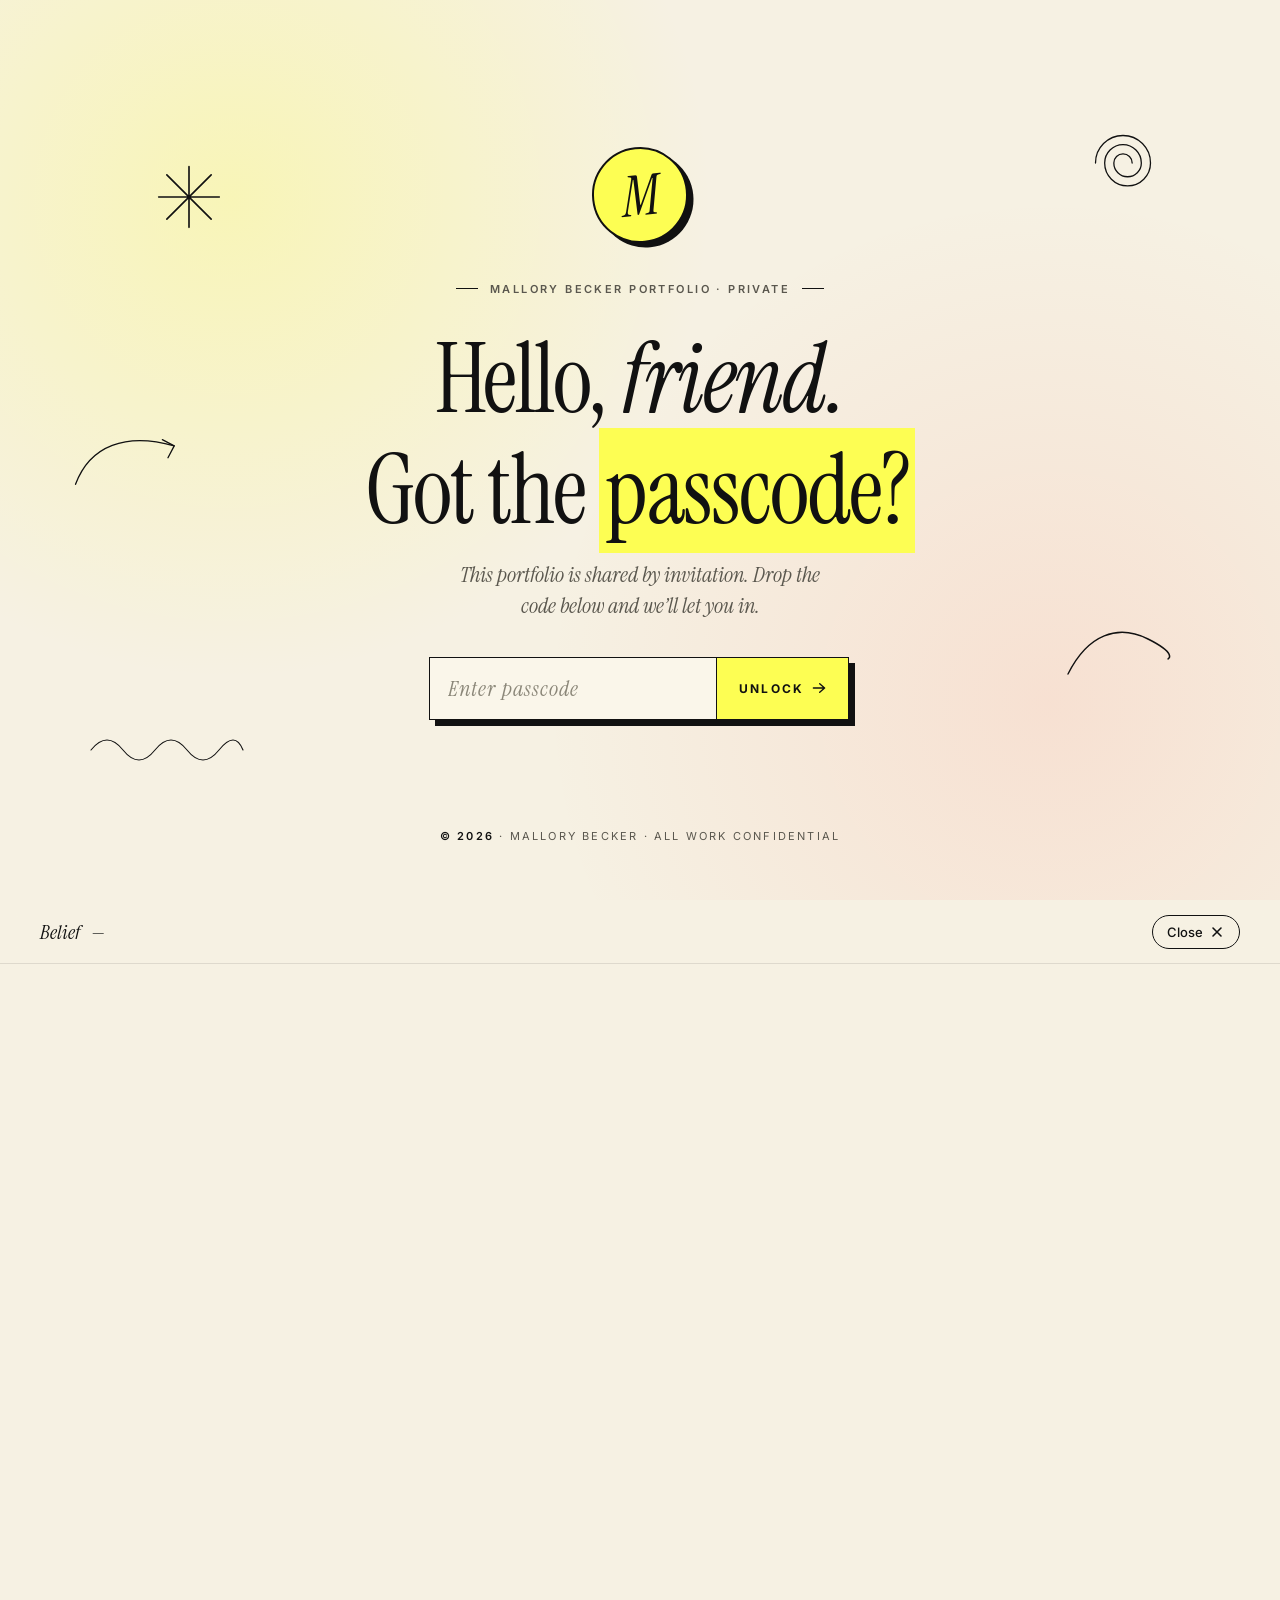
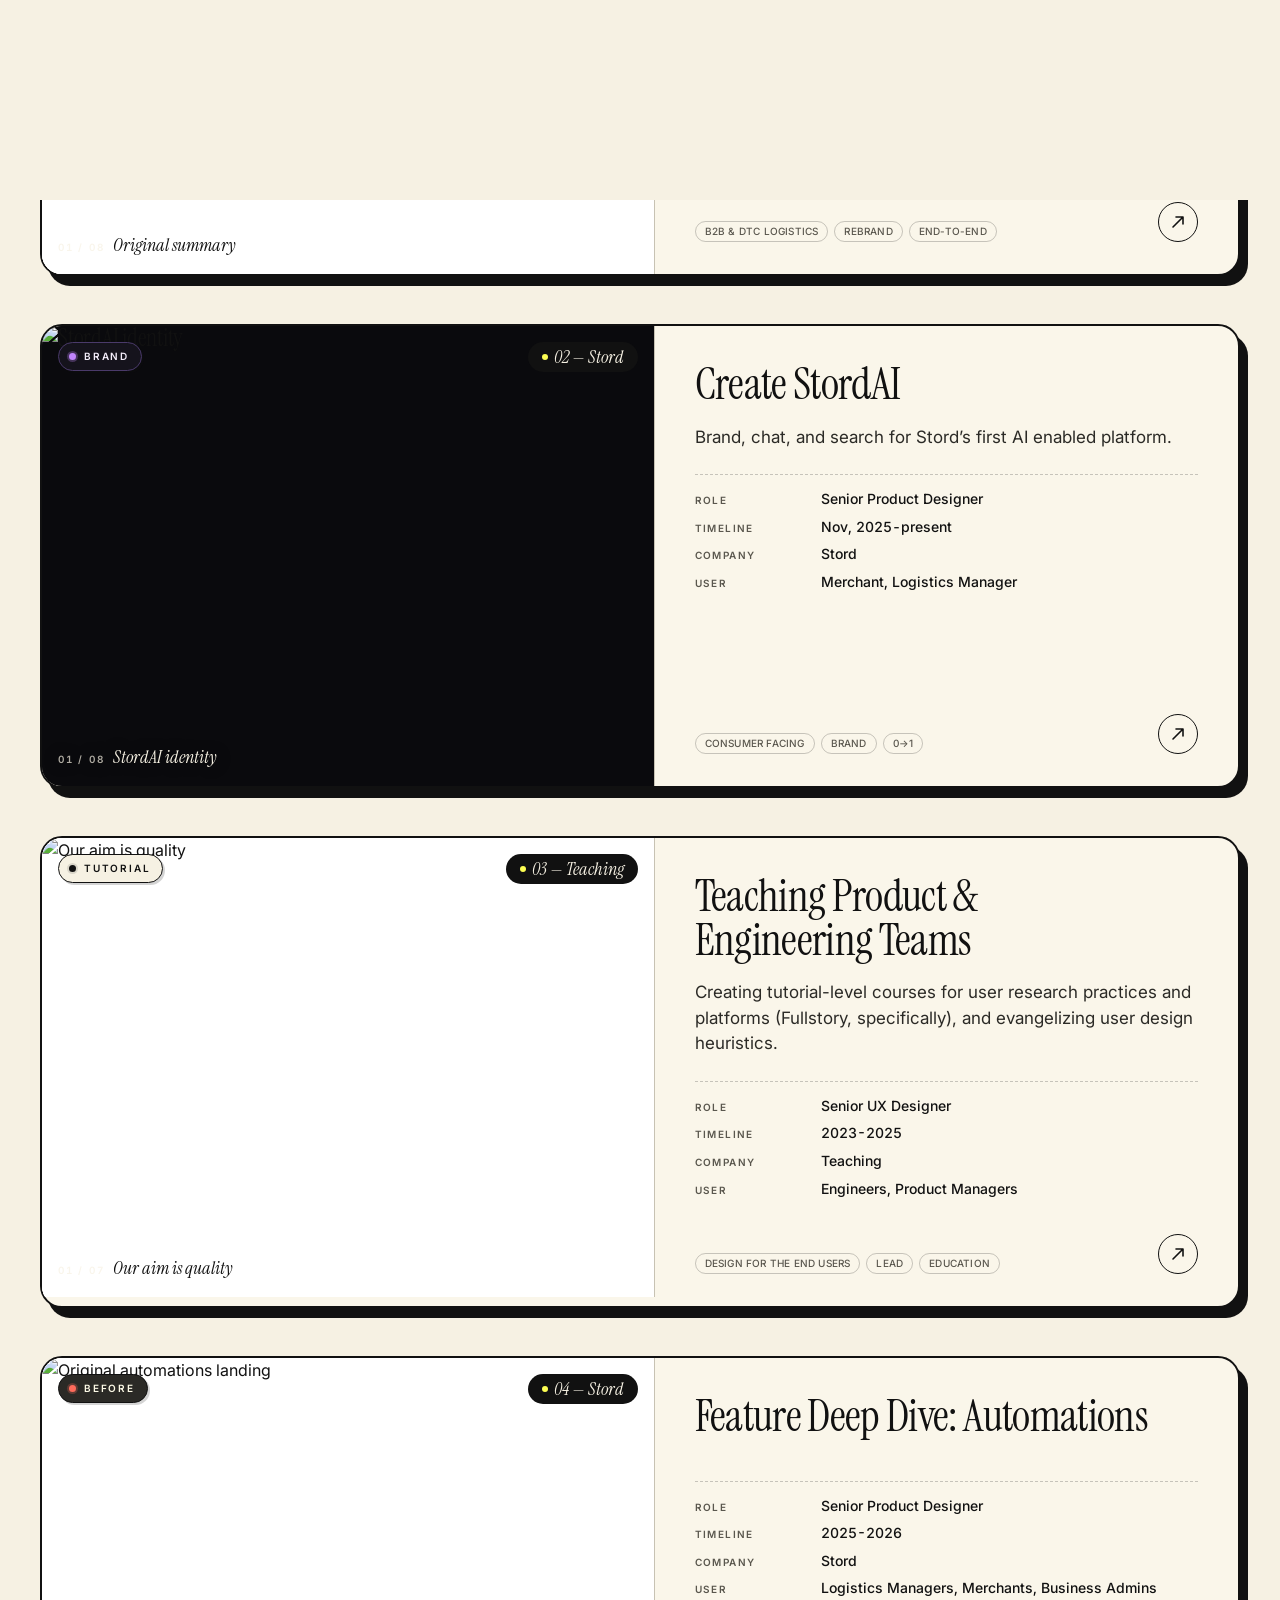
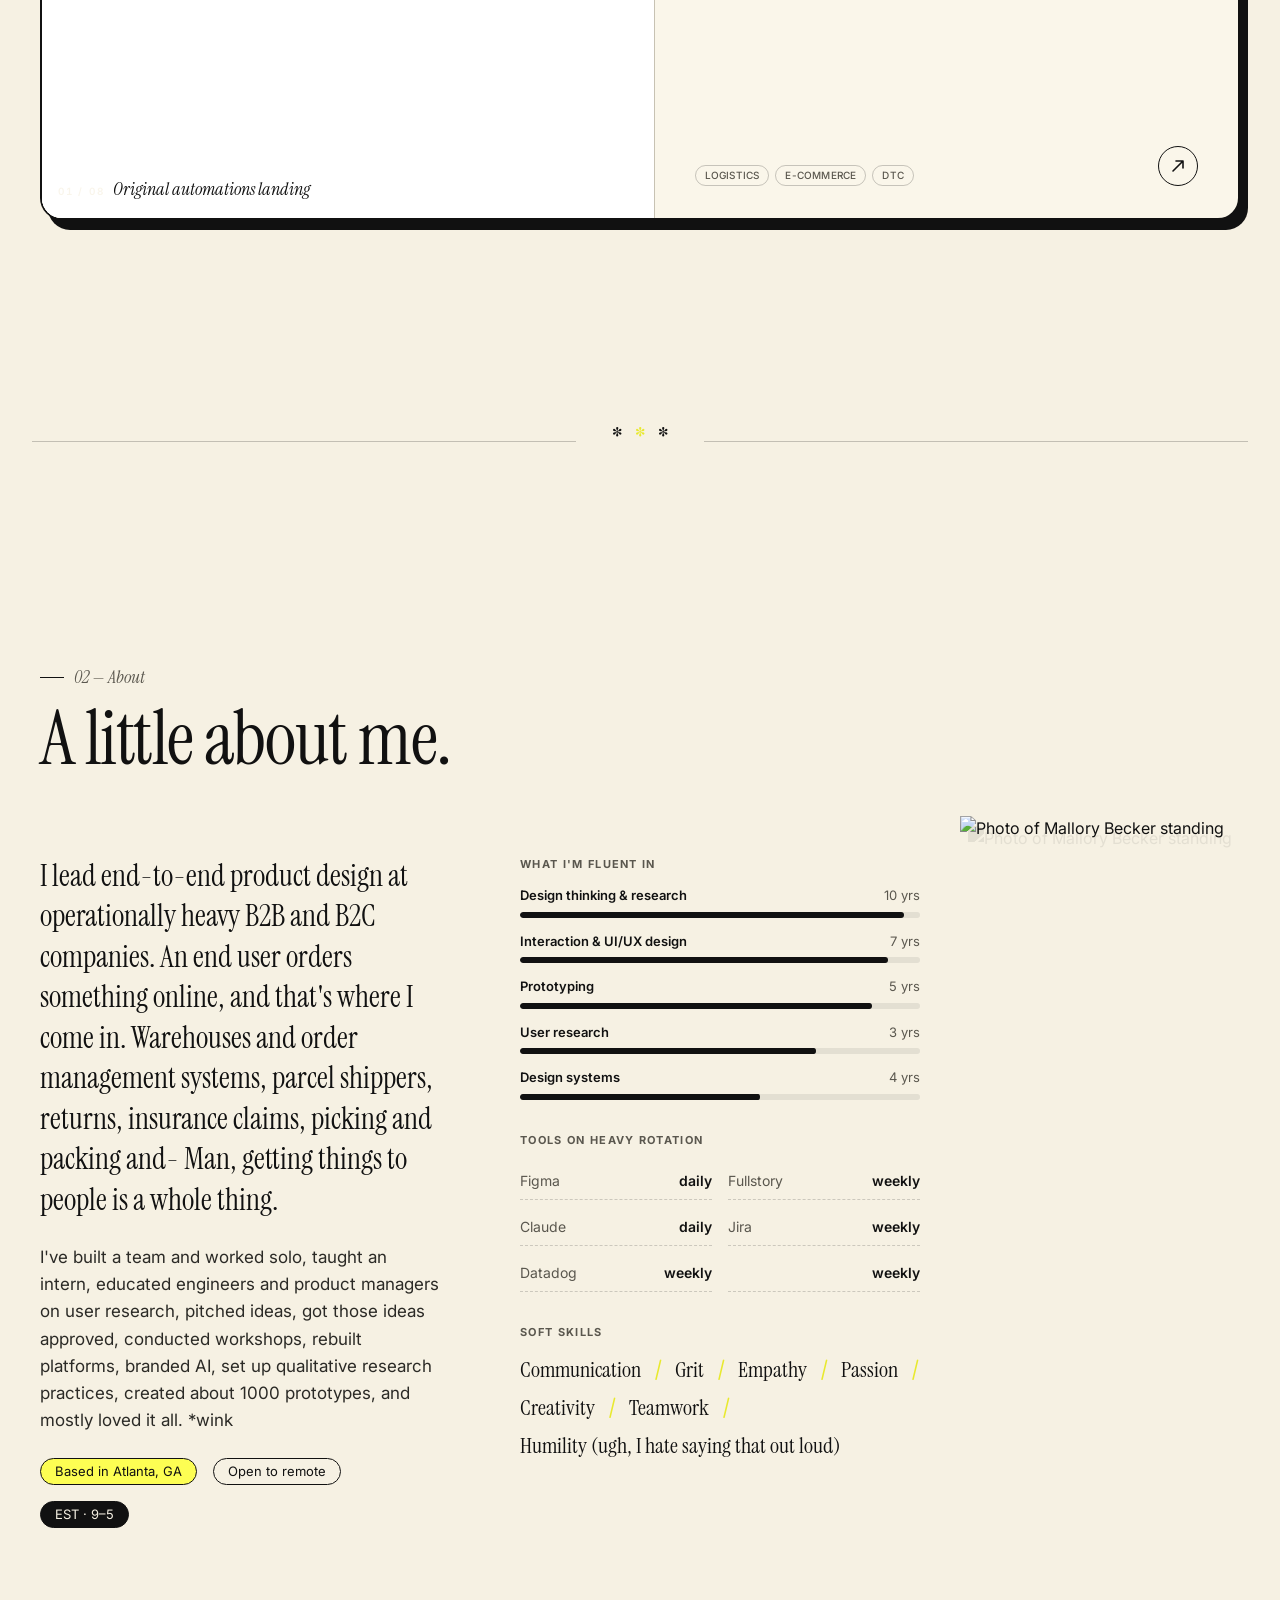
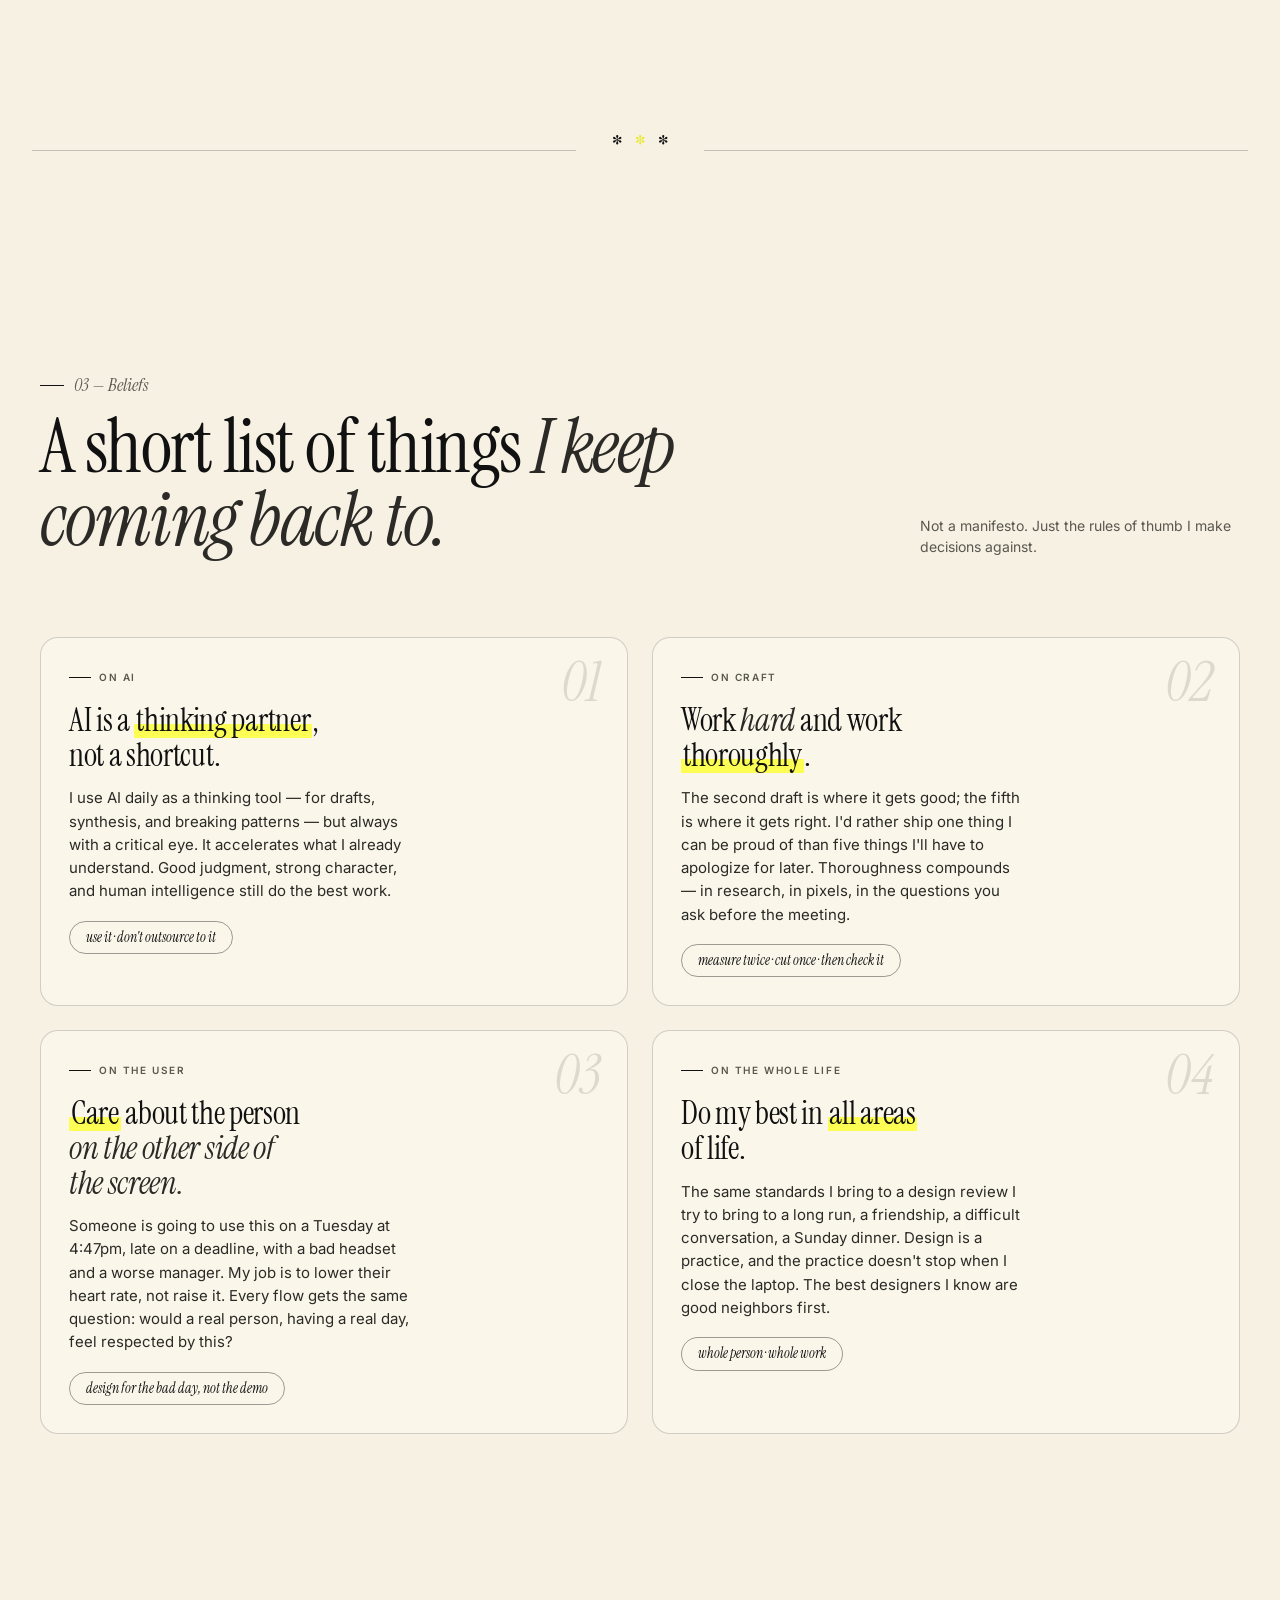
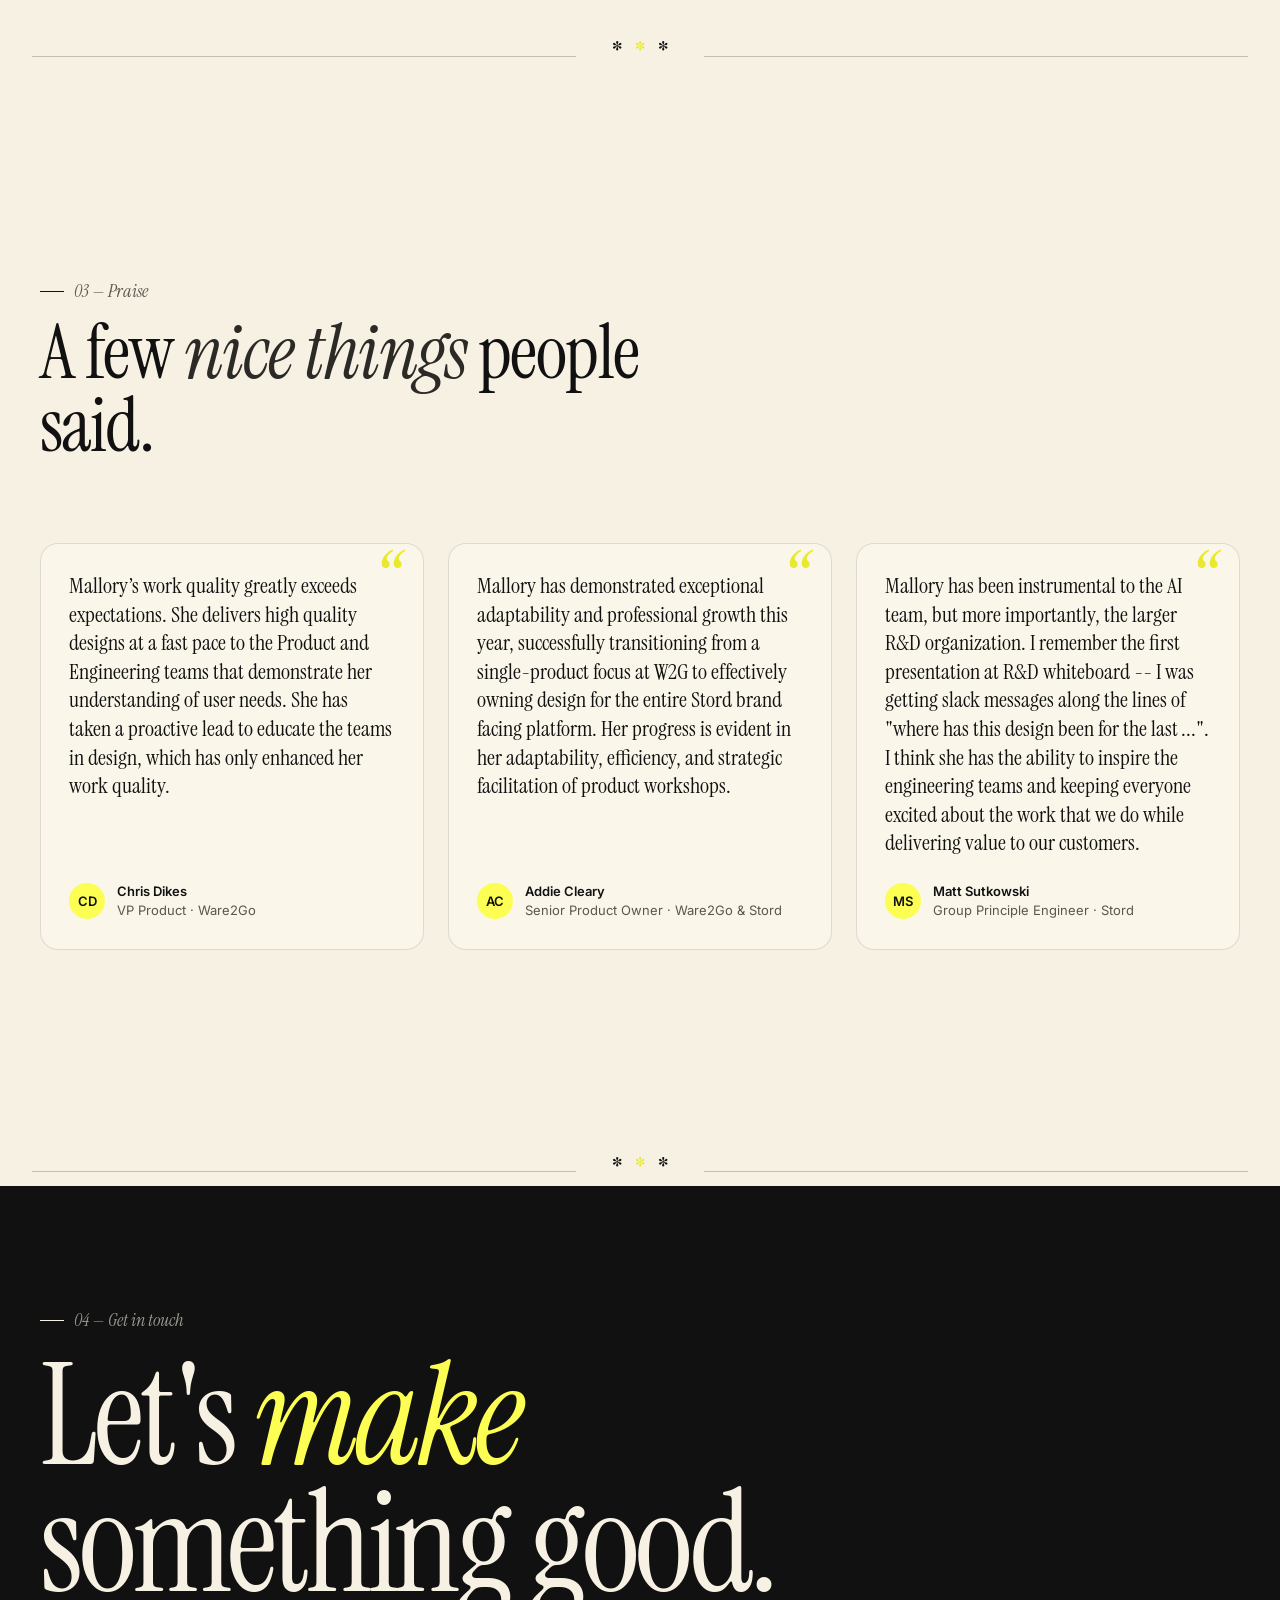
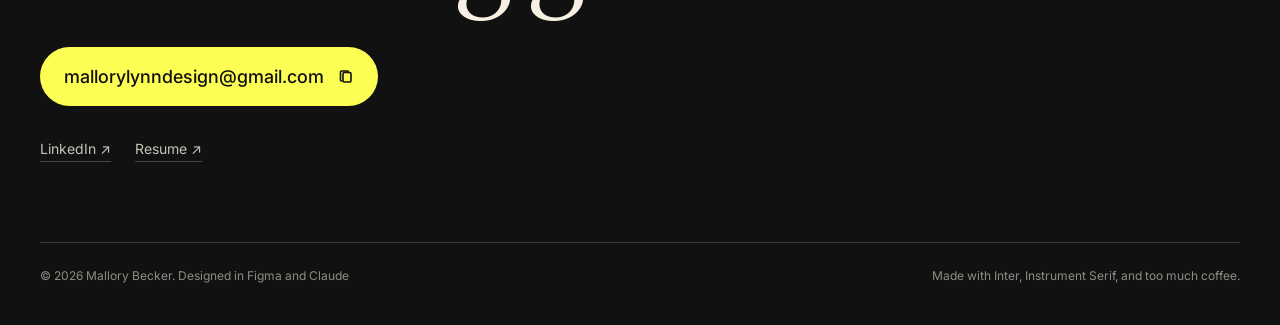
==== commit 3c5a0cfa: "Add files via upload" ====
--- a/index.html
+++ b/index.html
@@ -1,498 +1,4698 @@
 <!doctype html>
 <html lang="en">
 <head>
-  <meta charset="utf-8" />
-  <meta name="viewport" content="width=device-width, initial-scale=1" />
-  <title>Juno Park — Motion & Interaction Design</title>
-  <meta name="description" content="Juno Park is an independent motion & interaction designer based in Lisbon. Selected work, process, and a deep dive on Pulse." />
-  <link rel="stylesheet" href="styles.css" />
-  <link rel="icon" href="data:image/svg+xml,%3Csvg xmlns='http://www.w3.org/2000/svg' viewBox='0 0 32 32'%3E%3Ccircle cx='16' cy='16' r='14' fill='%23FF4D1F'/%3E%3C/svg%3E" />
+<meta charset="utf-8" />
+<title>Mallory Becker — Senior Product Designer</title>
+<meta name="viewport" content="width=device-width, initial-scale=1" />
+<link rel="preconnect" href="https://fonts.googleapis.com">
+<link rel="preconnect" href="https://fonts.gstatic.com" crossorigin>
+<link href="https://fonts.googleapis.com/css2?family=Inter:wght@400;500;600;700&family=Instrument+Serif:ital@0;1&display=swap" rel="stylesheet">
+<style>
+  :root {
+    --ink: #111111;
+    --ink-soft: #2b2a26;
+    --paper: #f6f1e3;
+    --paper-2: #efe9d7;
+    --cream: #faf6ea;
+    --rule: #1a1a1a;
+    --muted: #5a574e;
+    --muted-2: #8a8678;
+    --pop: #FDFE53;        /* sunshine yellow from portrait */
+    --pop-deep: #E8E92E;
+    --accent-2: #FF4E3B;   /* tomato — used sparingly */
+    --sans: "Inter", system-ui, sans-serif;
+    --serif: "Instrument Serif", "Times New Roman", serif;
+  }
+  * { box-sizing: border-box; }
+  html, body { margin: 0; padding: 0; }
+  body {
+    font-family: var(--sans);
+    color: var(--ink);
+    background: var(--paper);
+    font-size: 16px;
+    line-height: 1.5;
+    -webkit-font-smoothing: antialiased;
+    overflow-x: hidden;
+  }
+  a { color: inherit; }
+  ::selection { background: var(--pop); color: var(--ink); }
+
+  /* ---------- subtle paper grain so the cream doesn't feel flat ---------- */
+  body::before {
+    content: "";
+    position: fixed; inset: 0;
+    pointer-events: none;
+    z-index: 1;
+    opacity: 0.35;
+    background-image:
+      radial-gradient(rgba(0,0,0,0.04) 1px, transparent 1px),
+      radial-gradient(rgba(0,0,0,0.03) 1px, transparent 1px);
+    background-size: 3px 3px, 7px 7px;
+    background-position: 0 0, 1px 1px;
+    mix-blend-mode: multiply;
+  }
+
+  .wrap { max-width: 1280px; margin: 0 auto; padding: 0 40px; position: relative; z-index: 2; }
+  @media (max-width: 720px) { .wrap { padding: 0 22px; } }
+
+  /* ---------- top nav ---------- */
+  .nav {
+    position: sticky; top: 0; z-index: 50;
+    backdrop-filter: blur(8px);
+    -webkit-backdrop-filter: blur(8px);
+    background: rgba(246, 241, 227, 0.78);
+    border-bottom: 1px solid rgba(17,17,17,0.08);
+  }
+  .nav .row {
+    display: flex; align-items: center; justify-content: space-between;
+    height: 64px; gap: 24px;
+  }
+  .brand {
+    font-family: var(--serif);
+    font-weight: 400;
+    font-size: 24px;
+    line-height: 1;
+    letter-spacing: -0.01em;
+    display: flex; align-items: center; gap: 10px;
+    text-decoration: none;
+  }
+  .brand .bullet {
+    width: 12px; height: 12px; border-radius: 50%;
+    background: var(--ink);
+    display: inline-block;
+  }
+  .brand i { font-style: italic; color: var(--ink); }
+
+  .nav ul {
+    list-style: none; margin: 0; padding: 0;
+    display: flex; gap: 28px; align-items: center;
+  }
+  .nav a.link {
+    text-decoration: none;
+    font-size: 14px;
+    font-weight: 500;
+    color: var(--ink);
+    position: relative;
+    padding: 4px 6px;
+    z-index: 1;
+    transition: color .2s ease;
+  }
+  .nav a.link::before {
+    content: "";
+    position: absolute;
+    inset: 2px -4px;
+    background: var(--pop);
+    z-index: -1;
+    transform: scaleX(0);
+    transform-origin: left;
+    transition: transform .25s cubic-bezier(.2,.7,.2,1);
+    border-radius: 2px;
+  }
+  .nav a.link::after {
+    content: ""; position: absolute; left: 4px; right: 4px; bottom: -1px; height: 2px;
+    background: var(--ink); transform: scaleX(0); transform-origin: left;
+    transition: transform .25s cubic-bezier(.2,.7,.2,1);
+  }
+  .nav a.link:hover::before,
+  .nav a.link.active::before { transform: scaleX(1); }
+  .nav a.link:hover::after,
+  .nav a.link.active::after { transform: scaleX(1); }
+
+  .avail {
+    display: inline-flex; align-items: center; gap: 8px;
+    font-size: 13px; font-weight: 500;
+    background: var(--ink); color: var(--paper);
+    border-radius: 999px;
+    padding: 8px 14px 8px 12px;
+    text-decoration: none;
+    transition: background .2s;
+  }
+  .avail:hover { background: var(--accent-2); }
+  .avail .dot {
+    width: 8px; height: 8px; border-radius: 50%;
+    background: #5BE584;
+    box-shadow: 0 0 0 3px rgba(91,229,132,0.25);
+    animation: pulse 2.4s ease-in-out infinite;
+  }
+  @keyframes pulse { 50% { box-shadow: 0 0 0 6px rgba(91,229,132,0.0); } }
+
+  /* ---------- hero ---------- */
+  .hero {
+    padding: 48px 0 80px;
+    position: relative;
+    overflow: hidden;
+  }
+  .hero .eyebrow {
+    display: block;
+    font-family: var(--sans);
+    font-size: 13px;
+    font-weight: 500;
+    letter-spacing: 0.16em;
+    text-transform: uppercase;
+    color: var(--ink);
+    background: transparent;
+    padding: 0;
+    border-radius: 0;
+    box-shadow: none;
+    margin: 0 0 44px;
+  }
+  .hero .eyebrow::before { content: none; }
+
+  .hero-grid {
+    position: relative;
+    display: block;
+    min-height: 68vh;
+  }
+  .hero-text {
+    position: relative;
+    z-index: 2;
+  }
+  .hero-text .lede,
+  .hero-text .ctas {
+    position: relative;
+    z-index: 5;
+    max-width: 58%;
+  }
+  @media (max-width: 1100px) {
+    .hero-text .lede, .hero-text .ctas { max-width: 100%; }
+  }
+
+  .hero h1 {
+    font-family: var(--serif);
+    font-weight: 400;
+    margin: 0 0 36px;
+    color: var(--ink);
+    letter-spacing: -0.02em;
+    line-height: 0.98;
+  }
+  .hero h1 .lead,
+  .hero h1 .ital,
+  .hero h1 .pop {
+    display: block;
+    font-family: var(--serif);
+    font-weight: 400;
+    font-style: normal;
+    color: var(--ink);
+    font-size: clamp(72px, 11.5vw, 168px);
+    line-height: 0.98;
+    letter-spacing: -0.022em;
+    text-wrap: balance;
+  }
+  .hero h1 .ital {
+    font-style: italic;
+    position: relative;
+    isolation: isolate;
+    padding: 0.04em 0 0.02em;
+  }
+  /* viewport-wide yellow stripe sitting behind the italic line.
+     left/right extend 100vw past the span on each side so the stripe
+     always reaches the viewport edges no matter how the span is centered. */
+  .hero h1 .ital::before {
+    content: "";
+    position: absolute;
+    top: 18%;
+    bottom: 10%;
+    left: -100vw;
+    right: -100vw;
+    background: var(--pop);
+    z-index: -1;
+  }
+
+  .hero .lede {
+    font-size: 19px; line-height: 1.55; color: var(--ink-soft);
+    max-width: 540px; margin: 28px 0 32px;
+  }
+  .hero .lede em { font-family: var(--serif); font-size: 22px; font-style: italic; }
+
+  .hero .ctas { display: flex; gap: 12px; flex-wrap: wrap; }
+  .btn {
+    appearance: none; border: none; cursor: pointer; text-decoration: none;
+    font-family: inherit; font-size: 14px; font-weight: 500;
+    padding: 14px 22px; border-radius: 999px;
+    display: inline-flex; align-items: center; gap: 10px;
+    transition: transform .18s ease, background .18s ease, color .18s ease;
+  }
+  .btn-primary {
+    background: var(--ink); color: var(--paper);
+  }
+  .btn-primary:hover { background: var(--accent-2); transform: translateY(-1px); }
+  .btn-ghost {
+    background: transparent; color: var(--ink);
+    border: 1px solid var(--ink);
+  }
+  .btn-ghost:hover { background: var(--ink); color: var(--paper); }
+  .btn .arr { transition: transform .2s; }
+  .btn:hover .arr { transform: translateX(3px); }
+
+  /* portrait */
+  .portrait-wrap {
+    position: absolute;
+    top: 2%;
+    right: -10%;
+    width: 56%;
+    max-width: none;
+    aspect-ratio: 2861 / 2050;
+    z-index: 2;
+    pointer-events: none;
+    transform: translateX(80px);
+  }
+  .portrait-wrap img {
+    position: relative;
+    z-index: 2;
+    width: 100%; height: 100%;
+    object-fit: contain;
+    display: block;
+    pointer-events: none;
+  }
+  @media (max-width: 1100px) {
+    .portrait-wrap {
+      position: relative;
+      top: auto; right: auto;
+      width: 100%;
+      max-width: 620px;
+      margin: 32px auto 0;
+      z-index: 1;
+      transform: none;
+    }
+  }
+
+  /* ---------- marquee ticker ---------- */
+  .ticker {
+    background: var(--ink);
+    color: var(--paper);
+    overflow: hidden;
+    border-top: 1px solid var(--ink);
+    border-bottom: 1px solid var(--ink);
+    margin-top: 56px;
+  }
+  .ticker .track {
+    display: flex; gap: 150px;
+    padding: 18px 0;
+    white-space: nowrap;
+    animation: scroll 38s linear infinite;
+    font-family: var(--serif);
+    font-size: 32px;
+    line-height: 1;
+  }
+  .ticker .track .item { color: var(--paper); }
+  .ticker .track .sep,
+  .ticker .track .star,
+  .ticker .track em {
+    color: var(--pop);
+    font-style: normal;
+    font-family: var(--sans);
+    font-size: 26px;
+  }
+  @keyframes scroll {
+    from { transform: translateX(0); }
+    to { transform: translateX(-50%); }
+  }
+
+  /* ---------- section header ---------- */
+  .section { padding: 160px 0; position: relative; }
+  @media (max-width: 900px) { .section { padding: 96px 0; } }
+
+  /* ---------- section divider ---------- */
+  .sec-divider {
+    position: relative;
+    margin: 48px auto;
+    padding: 0 32px;
+    max-width: 1280px;
+    display: flex;
+    align-items: center;
+    gap: 24px;
+    color: var(--ink);
+  }
+  .sec-divider::before,
+  .sec-divider::after {
+    content: "";
+    flex: 1;
+    height: 1px;
+    background: rgba(17,17,17,0.22);
+  }
+  .sec-divider .ornament {
+    font-family: var(--serif);
+    font-size: 28px;
+    line-height: 1;
+    color: var(--ink);
+    transform: translateY(-2px);
+    letter-spacing: 0.4em;
+    padding-left: 0.4em; /* visually balance letter-spacing */
+    user-select: none;
+  }
+  .sec-divider .ornament i { color: var(--pop-deep, var(--ink)); font-style: normal; }
+  @media (max-width: 900px) {
+    .sec-divider { padding: 0 20px; gap: 16px; }
+    .sec-divider .ornament { font-size: 22px; }
+  }
+  .sec-head {
+    display: flex; justify-content: space-between; align-items: flex-end;
+    gap: 32px; margin-bottom: 80px;
+  }
+  @media (max-width: 900px) { .sec-head { margin-bottom: 56px; } }
+  .sec-head .index {
+    font-family: var(--serif); font-style: italic;
+    font-size: 18px; color: var(--muted);
+    display: flex; align-items: center; gap: 10px;
+  }
+  .sec-head .index::before {
+    content: ""; width: 24px; height: 1px; background: var(--ink);
+  }
+  .sec-head h2 {
+    font-family: var(--serif); font-weight: 400;
+    font-size: clamp(40px, 6vw, 76px); line-height: 0.96;
+    letter-spacing: -0.02em; margin: 12px 0 0; max-width: 720px;
+  }
+  .sec-head h2 i { color: var(--ink-soft); }
+  .sec-head .right { color: var(--muted); max-width: 320px; font-size: 14px; }
+
+  /* ---------- projects list (full-width horizontal cards) ---------- */
+  .projects {
+    display: flex;
+    flex-direction: column;
+    gap: 48px;
+  }
+  .project {
+    position: relative;
+    display: grid;
+    grid-template-columns: minmax(0, 1.05fr) minmax(0, 1fr);
+    background: var(--cream);
+    border: 2px solid var(--ink);
+    border-radius: 22px;
+    overflow: hidden;
+    cursor: pointer;
+    box-shadow: 8px 10px 0 var(--ink);
+    transition: transform .35s cubic-bezier(.2,.7,.2,1), box-shadow .35s cubic-bezier(.2,.7,.2,1), border-color .25s;
+  }
+  @media (max-width: 900px) {
+    .projects { gap: 24px; }
+    .project { grid-template-columns: 1fr; }
+  }
+  .project:hover {
+    transform: translate(-4px, -6px);
+    border-color: var(--ink);
+    box-shadow: 14px 18px 0 var(--ink);
+  }
+  .project:active {
+    transform: translate(2px, 2px);
+    box-shadow: 4px 5px 0 var(--ink);
+  }
+
+  .project .hero-wrap {
+    position: relative;
+    aspect-ratio: 4 / 3;
+    overflow: hidden;
+    border-right: 1px solid rgba(17,17,17,0.18);
+    background: var(--paper-2);
+  }
+  @media (max-width: 900px) {
+    .project .hero-wrap {
+      aspect-ratio: 16 / 10;
+      border-right: 0;
+      border-bottom: 1px solid rgba(17,17,17,0.18);
+    }
+  }
+  .project .hero-wrap img {
+    width: 100%; height: 100%;
+    object-fit: cover;
+    display: block;
+    transition: transform .6s cubic-bezier(.2,.7,.2,1);
+  }
+  .project:hover .hero-wrap img { transform: scale(1.04); }
+
+  /* logo chip sits on the hero, top-left */
+  .project .logo-chip {
+    position: absolute;
+    top: 16px; left: 16px;
+    background: var(--paper);
+    border: 1px solid var(--ink);
+    border-radius: 8px;
+    width: 56px; height: 56px;
+    display: flex; align-items: center; justify-content: center;
+    padding: 6px;
+    box-shadow: 3px 3px 0 var(--ink);
+  }
+  .project .logo-chip img {
+    width: 100%; height: 100%;
+    object-fit: contain;
+    display: block;
+  }
+
+  /* project number ribbon, top-right of hero */
+  .project .num-ribbon {
+    position: absolute;
+    top: 16px; right: 16px;
+    background: var(--ink);
+    color: var(--paper);
+    border-radius: 999px;
+    padding: 6px 14px;
+    font-family: var(--serif);
+    font-style: italic;
+    font-size: 18px;
+    line-height: 1;
+    display: flex; align-items: center; gap: 6px;
+  }
+  .project .num-ribbon::before {
+    content: ""; width: 6px; height: 6px; border-radius: 50%;
+    background: var(--pop);
+  }
+
+  .project .body {
+    padding: 36px 40px 32px;
+    display: flex; flex-direction: column;
+    gap: 18px;
+  }
+  @media (max-width: 900px) {
+    .project .body { padding: 28px 26px 26px; }
+  }
+  .project .title {
+    font-family: var(--serif);
+    font-weight: 400;
+    font-size: clamp(34px, 3.4vw, 52px);
+    line-height: 1.02;
+    letter-spacing: -0.015em;
+    margin: 0;
+    text-wrap: balance;
+  }
+  .project .sub {
+    font-size: 17px;
+    line-height: 1.5;
+    color: var(--ink-soft);
+    margin: 0;
+    max-width: 46ch;
+  }
+  .project .meta-list {
+    list-style: none;
+    margin: 6px 0 0;
+    padding: 14px 0 0;
+    border-top: 1px dashed rgba(17,17,17,0.22);
+    display: grid;
+    grid-template-columns: 1fr;
+    gap: 8px;
+  }
+  .project .meta-list li {
+    display: grid;
+    grid-template-columns: 110px 1fr;
+    align-items: baseline;
+    gap: 16px;
+    font-size: 14px;
+    line-height: 1.4;
+  }
+  .project .meta-list li .lbl {
+    font-size: 10px;
+    text-transform: uppercase;
+    letter-spacing: 0.14em;
+    color: var(--muted);
+    font-weight: 600;
+  }
+  .project .meta-list li .val {
+    color: var(--ink);
+    font-weight: 500;
+    font-variant-numeric: tabular-nums;
+  }
+
+  .project .tags {
+    display: flex; gap: 6px; flex-wrap: wrap;
+    margin-top: 4px;
+  }
+  .project .tag {
+    font-size: 10px;
+    padding: 3px 9px;
+    border-radius: 999px;
+    border: 1px solid rgba(17,17,17,0.22);
+    color: var(--muted);
+    background: transparent;
+    line-height: 1.3;
+    letter-spacing: 0.02em;
+    text-transform: uppercase;
+    font-weight: 500;
+  }
+
+  .project .foot {
+    display: flex; justify-content: space-between; align-items: flex-end;
+    margin-top: auto;
+    padding-top: 18px;
+    gap: 18px;
+  }
+  .project .view-cta {
+    font-size: 13px;
+    font-weight: 500;
+    display: inline-flex; align-items: center; gap: 8px;
+  }
+  .project .view-cta::after {
+    content: "→";
+    transition: transform .25s ease;
+  }
+  .project:hover .view-cta::after { transform: translateX(4px); }
+  .project .arrow {
+    width: 40px; height: 40px; border-radius: 50%;
+    border: 1px solid var(--ink);
+    display: flex; align-items: center; justify-content: center;
+    transition: transform .3s ease, background .25s, color .25s;
+    color: var(--ink);
+  }
+  .project:hover .arrow { transform: rotate(-45deg); background: var(--ink); color: var(--paper); }
+
+  /* ---------- project card story slideshow ---------- */
+  .proj-slideshow {
+    position: absolute; inset: 0;
+    overflow: hidden;
+    background: #ffffff;
+    isolation: isolate;
+  }
+  /* dark-canvas slideshows (e.g. StordAI brand) — phase pill stays readable */
+  .proj-slideshow[data-phase="Brand"],
+  .proj-slideshow[data-phase="Search"],
+  .proj-slideshow[data-phase="Chat"],
+  .proj-slideshow[data-phase="Shipped"] {
+    background: #0a0a0d;
+  }
+  .proj-slideshow .slide {
+    position: absolute; inset: 0;
+    background: inherit;
+    display: flex; align-items: flex-start; justify-content: center;
+    opacity: 0;
+    visibility: hidden;
+    z-index: 1;
+    will-change: transform, opacity;
+  }
+  .proj-slideshow .slide img {
+    width: 100%; height: 100%;
+    object-fit: cover;
+    object-position: top center;
+    display: block;
+    pointer-events: none;
+  }
+  .proj-slideshow .slide.research img,
+  .proj-slideshow .slide.ideation img {
+    object-fit: contain;
+    object-position: center;
+    background: var(--paper);
+    padding: 8px;
+  }
+  .proj-slideshow .slide.active {
+    opacity: 1; visibility: visible; z-index: 2;
+  }
+  .proj-slideshow .slide.leaving {
+    opacity: 1; visibility: visible; z-index: 1;
+  }
+
+  /* INCOMING transitions */
+  @keyframes ps-push-left-in   { from { transform: translateX(100%); }  to { transform: translateX(0); } }
+  @keyframes ps-push-left-out  { from { transform: translateX(0); }     to { transform: translateX(-22%); opacity: 0; } }
+
+  @keyframes ps-zoom-rotate-in  { from { transform: scale(1.35) rotate(-3deg); opacity: 0; } 60% { opacity: 1; } to { transform: scale(1) rotate(0); opacity: 1; } }
+  @keyframes ps-zoom-rotate-out { from { transform: scale(1); opacity: 1; }  to { transform: scale(0.85); opacity: 0; } }
+
+  @keyframes ps-slide-up-in    { from { transform: translateY(100%); } to { transform: translateY(0); } }
+  @keyframes ps-slide-up-out   { from { transform: translateY(0); }    to { transform: translateY(-14%); opacity: 0; } }
+
+  @keyframes ps-scale-pop-in   { 0% { transform: scale(0.5); opacity: 0; } 60% { transform: scale(1.04); opacity: 1; } 100% { transform: scale(1); opacity: 1; } }
+  @keyframes ps-scale-pop-out  { from { transform: scale(1); opacity: 1; } to { transform: scale(1.08); opacity: 0; } }
+
+  @keyframes ps-reveal-in {
+    0%   { clip-path: inset(100% 0 0 0); transform: scale(1.06); }
+    100% { clip-path: inset(0 0 0 0);     transform: scale(1); }
+  }
+  @keyframes ps-reveal-out { from { opacity: 1; transform: scale(1); } to { opacity: 0; transform: scale(0.96); } }
+
+  .proj-slideshow .slide.active.t-push-left   { animation: ps-push-left-in   .65s cubic-bezier(.2,.7,.2,1) both; }
+  .proj-slideshow .slide.leaving.t-push-left  { animation: ps-push-left-out  .65s cubic-bezier(.2,.7,.2,1) both; }
+
+  .proj-slideshow .slide.active.t-zoom-rotate  { animation: ps-zoom-rotate-in  .75s cubic-bezier(.2,.7,.2,1) both; }
+  .proj-slideshow .slide.leaving.t-zoom-rotate { animation: ps-zoom-rotate-out .55s ease-in both; }
+
+  .proj-slideshow .slide.active.t-slide-up   { animation: ps-slide-up-in   .60s cubic-bezier(.2,.7,.2,1) both; }
+  .proj-slideshow .slide.leaving.t-slide-up  { animation: ps-slide-up-out  .60s cubic-bezier(.2,.7,.2,1) both; }
+
+  .proj-slideshow .slide.active.t-scale-pop   { animation: ps-scale-pop-in   .70s cubic-bezier(.34,1.56,.64,1) both; }
+  .proj-slideshow .slide.leaving.t-scale-pop  { animation: ps-scale-pop-out  .45s ease-in both; }
+
+  .proj-slideshow .slide.active.t-reveal   { animation: ps-reveal-in   .80s cubic-bezier(.2,.7,.2,1) both; }
+  .proj-slideshow .slide.leaving.t-reveal  { animation: ps-reveal-out  .50s ease-in both; }
+
+  /* yellow flash overlay (used for "ideation" slide entry) */
+  .proj-slideshow .flash {
+    position: absolute; inset: 0;
+    background: var(--pop);
+    z-index: 10;
+    opacity: 0;
+    pointer-events: none;
+    transform-origin: left center;
+  }
+  @keyframes ps-flash-yellow {
+    0%   { transform: scaleX(0); opacity: 1; }
+    45%  { transform: scaleX(1); opacity: 1; }
+    55%  { transform: scaleX(1); opacity: 1; transform-origin: right center; }
+    100% { transform: scaleX(0); opacity: 1; transform-origin: right center; }
+  }
+  .proj-slideshow.flashing .flash {
+    animation: ps-flash-yellow .85s cubic-bezier(.7,0,.3,1) both;
+  }
+
+  /* phase pill (lives in the hero-wrap, on top of slides) */
+  .proj-slideshow .phase-pill {
+    position: absolute;
+    top: 16px; left: 16px;
+    z-index: 20;
+    display: inline-flex; align-items: center; gap: 8px;
+    background: var(--ink); color: var(--paper);
+    border: 1px solid var(--ink);
+    border-radius: 999px;
+    padding: 6px 12px 6px 10px;
+    font-size: 10px; font-weight: 600;
+    letter-spacing: 0.18em; text-transform: uppercase;
+    font-family: var(--sans);
+    transition: background .35s ease, color .35s ease, border-color .35s ease;
+    box-shadow: 2px 2px 0 rgba(17,17,17,0.18);
+  }
+  .proj-slideshow .phase-pill .dot {
+    width: 7px; height: 7px; border-radius: 50%;
+    background: var(--pop);
+    box-shadow: 0 0 0 2px rgba(253,254,83,0.25);
+  }
+  .proj-slideshow[data-phase="Before"]   .phase-pill { background: #2b2a26; color: #fdfae6; }
+  .proj-slideshow[data-phase="Before"]   .phase-pill .dot { background: #FF6B5B; box-shadow: 0 0 0 2px rgba(255,107,91,0.25); }
+  .proj-slideshow[data-phase="Research"] .phase-pill { background: var(--paper); color: var(--ink); border-color: var(--ink); }
+  .proj-slideshow[data-phase="Research"] .phase-pill .dot { background: var(--ink); box-shadow: 0 0 0 2px rgba(17,17,17,0.12); }
+  .proj-slideshow[data-phase="Tutorial"] .phase-pill { background: var(--paper); color: var(--ink); border-color: var(--ink); }
+  .proj-slideshow[data-phase="Tutorial"] .phase-pill .dot { background: var(--ink); box-shadow: 0 0 0 2px rgba(17,17,17,0.12); }
+  .proj-slideshow[data-phase="Ideation"] .phase-pill { background: var(--pop); color: var(--ink); border-color: var(--ink); }
+  .proj-slideshow[data-phase="Ideation"] .phase-pill .dot { background: var(--ink); box-shadow: 0 0 0 2px rgba(17,17,17,0.15); }
+  .proj-slideshow[data-phase="After"]    .phase-pill { background: var(--ink); color: var(--paper); }
+  .proj-slideshow[data-phase="After"]    .phase-pill .dot { background: var(--pop); box-shadow: 0 0 0 2px rgba(253,254,83,0.3); }
+
+  /* StordAI phases — dark canvas, accent-by-phase */
+  .proj-slideshow[data-phase="Brand"]   .phase-pill { background: #15131c; color: #f4eefb; border-color: #4a3a6a; }
+  .proj-slideshow[data-phase="Brand"]   .phase-pill .dot { background: #c084fc; box-shadow: 0 0 0 2px rgba(192,132,252,0.28); }
+  .proj-slideshow[data-phase="Search"]  .phase-pill { background: #15131c; color: #f4eefb; border-color: #4a3a6a; }
+  .proj-slideshow[data-phase="Search"]  .phase-pill .dot { background: #6ee7b7; box-shadow: 0 0 0 2px rgba(110,231,183,0.28); }
+  .proj-slideshow[data-phase="Chat"]    .phase-pill { background: #15131c; color: #f4eefb; border-color: #4a3a6a; }
+  .proj-slideshow[data-phase="Chat"]    .phase-pill .dot { background: #93c5fd; box-shadow: 0 0 0 2px rgba(147,197,253,0.28); }
+  .proj-slideshow[data-phase="Shipped"] .phase-pill { background: #15131c; color: #f4eefb; border-color: #4a3a6a; }
+  .proj-slideshow[data-phase="Shipped"] .phase-pill .dot { background: #fde047; box-shadow: 0 0 0 2px rgba(253,224,71,0.32); }
+
+  /* slide caption — small, ephemeral */
+  .proj-slideshow .caption {
+    position: absolute;
+    left: 16px; right: 16px; bottom: 18px;
+    z-index: 20;
+    color: var(--paper);
+    font-family: var(--serif);
+    font-style: italic;
+    font-size: 18px;
+    line-height: 1.1;
+    text-shadow: 0 1px 2px rgba(0,0,0,0.4), 0 0 18px rgba(0,0,0,0.35);
+    display: inline-flex; align-items: baseline; gap: 8px;
+    pointer-events: none;
+    opacity: 0;
+    transform: translateY(6px);
+    animation: ps-caption .6s ease .12s forwards;
+  }
+  .proj-slideshow .caption .idx {
+    font-family: var(--sans);
+    font-style: normal;
+    font-size: 10px;
+    font-weight: 600;
+    letter-spacing: 0.18em;
+    color: rgba(246,241,227,0.7);
+    font-variant-numeric: tabular-nums;
+  }
+  @keyframes ps-caption {
+    from { opacity: 0; transform: translateY(6px); }
+    to   { opacity: 1; transform: translateY(0); }
+  }
+  .proj-slideshow .slide.research ~ .caption,
+  .proj-slideshow .slide.ideation ~ .caption {
+    color: var(--ink);
+    text-shadow: none;
+  }
+  .proj-slideshow[data-phase="Research"] .caption,
+  .proj-slideshow[data-phase="Ideation"] .caption {
+    color: var(--ink);
+    text-shadow: 0 0 8px rgba(246,241,227,0.7);
+  }
+  .proj-slideshow[data-phase="Research"] .caption .idx,
+  .proj-slideshow[data-phase="Ideation"] .caption .idx {
+    color: var(--muted);
+  }
+
+  /* segmented progress bar at the bottom */
+  .proj-slideshow .progress {
+    position: absolute; left: 0; right: 0; bottom: 0;
+    height: 3px;
+    display: flex;
+    gap: 3px;
+    padding: 0 6px 6px;
+    z-index: 25;
+  }
+  .proj-slideshow .progress span {
+    flex: 1;
+    background: rgba(255,255,255,0.35);
+    border-radius: 999px;
+    overflow: hidden;
+    position: relative;
+    backdrop-filter: blur(2px);
+  }
+  .proj-slideshow .progress span::after {
+    content: "";
+    position: absolute; inset: 0;
+    background: var(--pop);
+    transform-origin: left center;
+    transform: scaleX(0);
+  }
+  .proj-slideshow .progress span.done::after { transform: scaleX(1); }
+  .proj-slideshow .progress span.active::after {
+    animation: ps-prog var(--slide-ms, 2500ms) linear forwards;
+  }
+  @keyframes ps-prog { from { transform: scaleX(0); } to { transform: scaleX(1); } }
+
+  /* nudge old num-ribbon out of the way when slideshow is present */
+  .proj-slideshow + .num-ribbon { z-index: 25; }
+
+
+  /* ---------- about ---------- */
+  .about {
+    position: relative;
+    display: grid;
+    grid-template-columns: 1fr 1fr;
+    gap: 80px;
+    align-items: start;
+    padding-right: 320px;
+  }
+  .about .about-photo {
+    position: absolute;
+    top: -40px;
+    right: -40px;
+    width: 320px;
+    height: auto;
+    z-index: 1;
+    pointer-events: none;
+    filter: drop-shadow(8px 10px 0 rgba(17,17,17,0.08));
+  }
+  @media (max-width: 1200px) {
+    .about { padding-right: 240px; }
+    .about .about-photo { width: 240px; right: -20px; }
+  }
+  @media (max-width: 900px) {
+    .about {
+      grid-template-columns: 1fr;
+      gap: 40px;
+      padding-right: 0;
+    }
+    .about .about-photo {
+      position: relative;
+      top: auto; right: auto;
+      width: 100%;
+      max-width: 260px;
+      margin: 0 auto -16px;
+      display: block;
+    }
+  }
+  .about p {
+    font-family: var(--serif);
+    font-size: clamp(22px, 2.4vw, 30px);
+    line-height: 1.35;
+    color: var(--ink);
+    margin: 0 0 24px;
+    text-wrap: pretty;
+  }
+  .about p .hl {
+    background: var(--pop);
+    padding: 0 0.15em;
+    box-decoration-break: clone;
+  }
+  .about .col-right {
+    font-size: 14px;
+  }
+  .about .col-right h4 {
+    font-size: 11px; text-transform: uppercase; letter-spacing: 0.12em;
+    color: var(--muted); margin: 0 0 14px;
+  }
+  .about .col-right ul {
+    list-style: none; padding: 0; margin: 0 0 32px;
+    display: grid; grid-template-columns: 1fr 1fr; gap: 8px 16px;
+  }
+  .about .col-right li {
+    display: flex; gap: 8px; align-items: baseline;
+    border-bottom: 1px dashed rgba(17,17,17,0.18);
+    padding: 8px 0;
+    font-size: 14px;
+  }
+  .about .col-right li b { font-weight: 600; margin-left: auto; color: var(--ink); font-variant-numeric: tabular-nums; }
+  .about .col-right li span { color: var(--muted); }
+
+  .clients {
+    display: flex; flex-wrap: wrap; gap: 8px 14px;
+    margin-top: 8px;
+  }
+  .clients span {
+    font-family: var(--serif); font-size: 22px; line-height: 1;
+    padding: 4px 0;
+  }
+  .clients .sep { color: var(--pop-deep); font-weight: 700; }
+
+  /* ---------- quotes ---------- */
+  .quotes { display: grid; grid-template-columns: repeat(3, 1fr); gap: 24px; align-items: stretch; }
+  @media (max-width: 900px) { .quotes { grid-template-columns: 1fr; } }
+  .quote {
+    background: var(--cream);
+    border: 1px solid rgba(17,17,17,0.12);
+    border-radius: 18px;
+    padding: 28px;
+    position: relative;
+    display: flex;
+    flex-direction: column;
+    height: 100%;
+  }
+  .quote .mark {
+    font-family: var(--serif); font-style: italic;
+    font-size: 80px; line-height: 0.6;
+    color: var(--pop-deep);
+    position: absolute; top: 18px; right: 22px;
+  }
+  .quote blockquote {
+    font-family: var(--serif); font-size: 22px; line-height: 1.3;
+    margin: 0 0 24px;
+    text-wrap: pretty;
+    flex: 1;
+  }
+  .quote .who {
+    display: flex; align-items: center; gap: 12px;
+    font-size: 13px;
+  }
+  .quote .who .avatar {
+    width: 36px; height: 36px; border-radius: 50%;
+    display: flex; align-items: center; justify-content: center;
+    font-weight: 600; color: var(--ink);
+    background: var(--pop);
+    font-size: 13px;
+  }
+  .quote .who .name { font-weight: 600; }
+  .quote .who .role { color: var(--muted); }
+
+  /* ---------- contact ---------- */
+  .contact {
+    border-top: 1px solid var(--ink);
+    background: var(--ink);
+    color: var(--paper);
+    padding: 120px 0 40px;
+    position: relative;
+    overflow: hidden;
+  }
+  .contact h2 {
+    font-family: var(--serif); font-weight: 400;
+    font-size: clamp(56px, 11vw, 180px);
+    line-height: 0.9; letter-spacing: -0.03em;
+    margin: 0 0 40px;
+  }
+  .contact h2 i { color: var(--pop); }
+  .contact .email {
+    display: inline-flex; align-items: center; gap: 14px;
+    background: var(--pop); color: var(--ink);
+    padding: 16px 24px; border-radius: 999px;
+    font-size: 18px; font-weight: 500;
+    text-decoration: none;
+    transition: transform .2s;
+  }
+  .contact .email:hover { transform: translateY(-2px); }
+  .contact .email { position: relative; }
+  .contact .email .copied-toast {
+    position: absolute;
+    left: 50%; bottom: calc(100% + 10px);
+    transform: translate(-50%, 4px);
+    background: var(--ink); color: var(--paper);
+    padding: 8px 14px;
+    font-family: var(--sans);
+    font-size: 12px;
+    letter-spacing: 0.08em;
+    text-transform: uppercase;
+    font-weight: 600;
+    white-space: nowrap;
+    opacity: 0;
+    pointer-events: none;
+    transition: opacity .18s, transform .18s;
+  }
+  .contact .email .copied-toast::after {
+    content: "";
+    position: absolute;
+    top: 100%; left: 50%;
+    transform: translateX(-50%);
+    border: 5px solid transparent;
+    border-top-color: var(--ink);
+  }
+  .contact .email.copied .copied-toast {
+    opacity: 1;
+    transform: translate(-50%, 0);
+  }
+  .contact .socials {
+    display: flex; gap: 24px; margin-top: 32px;
+    font-size: 14px;
+  }
+  .contact .socials a {
+    color: var(--paper); text-decoration: none;
+    opacity: 0.8; transition: opacity .2s;
+    border-bottom: 1px solid rgba(246,241,227,0.3);
+    padding-bottom: 2px;
+  }
+  .contact .socials a:hover { opacity: 1; border-bottom-color: var(--pop); }
+  .contact .foot {
+    margin-top: 80px;
+    border-top: 1px solid rgba(246,241,227,0.18);
+    padding-top: 24px;
+    display: flex; justify-content: space-between;
+    font-size: 12px; color: rgba(246,241,227,0.55);
+    flex-wrap: wrap; gap: 12px;
+  }
+
+  /* ---------- doodle SVG accents ---------- */
+  .doodle {
+    position: absolute;
+    pointer-events: none;
+    z-index: 0;
+  }
+  .doodle path, .doodle line, .doodle polyline, .doodle circle {
+    stroke: var(--ink);
+    fill: none;
+    stroke-width: 1.6;
+    stroke-linecap: round;
+    stroke-linejoin: round;
+  }
+  .doodle.thick path { stroke-width: 2; }
+
+  /* ---------- project detail overlay ---------- */
+  .overlay {
+    position: fixed; inset: 0;
+    background: var(--paper);
+    z-index: 100;
+    transform: translateY(100%);
+    transition: transform .55s cubic-bezier(.2,.85,.25,1);
+    overflow-y: auto;
+    display: flex; flex-direction: column;
+  }
+  .overlay.open { transform: translateY(0); }
+  .overlay-bar {
+    position: sticky; top: 0;
+    display: flex; justify-content: space-between; align-items: center;
+    padding: 16px 40px; height: 64px;
+    background: rgba(246,241,227,0.85);
+    backdrop-filter: blur(8px);
+    border-bottom: 1px solid rgba(17,17,17,0.1);
+    z-index: 2;
+  }
+  .overlay-bar .crumb { font-family: var(--serif); font-style: italic; font-size: 20px; }
+  .overlay-bar .crumb b { font-style: normal; font-weight: 400; margin-left: 8px; }
+  .overlay-bar .close {
+    appearance: none; border: 1px solid var(--ink); background: transparent;
+    padding: 8px 16px 8px 14px; border-radius: 999px;
+    font: 500 13px var(--sans); cursor: pointer;
+    display: flex; align-items: center; gap: 8px;
+    color: var(--ink);
+  }
+  .overlay-bar .close:hover { background: var(--ink); color: var(--paper); }
+
+  .detail { padding: 56px 40px 96px; }
+  .detail-hero {
+    display: grid; grid-template-columns: 1.2fr 1fr; gap: 56px;
+    align-items: end; margin-bottom: 56px;
+  }
+  @media (max-width: 900px) {
+    .detail { padding: 40px 22px 64px; }
+    .overlay-bar { padding: 12px 22px; }
+    .detail-hero { grid-template-columns: 1fr; gap: 28px; }
+  }
+  .detail-hero h1 {
+    font-family: var(--serif); font-weight: 400;
+    font-size: clamp(44px, 7vw, 96px);
+    line-height: 0.95; letter-spacing: -0.02em;
+    margin: 0;
+  }
+  .detail-hero h1 i { color: var(--ink-soft); }
+  .detail-hero .tagline {
+    font-size: 18px; color: var(--ink-soft); margin: 24px 0 0;
+    max-width: 560px;
+  }
+  .detail-meta {
+    display: grid; grid-template-columns: repeat(2, 1fr); gap: 16px 32px;
+  }
+  .detail-meta dt { font-size: 11px; text-transform: uppercase; letter-spacing: 0.1em; color: var(--muted); margin-bottom: 4px; }
+  .detail-meta dd { margin: 0 0 16px; font-size: 15px; font-weight: 500; }
+  .detail-meta dd .meta-link {
+    display: inline-flex; align-items: center; gap: 6px;
+    color: var(--ink);
+    text-decoration: none;
+    border-bottom: 1.5px solid var(--ink);
+    padding-bottom: 1px;
+    font-weight: 500;
+    transition: color .2s ease, border-color .2s ease, background .2s ease;
+  }
+  .detail-meta dd .meta-link:hover {
+    background: var(--pop);
+    padding: 1px 6px;
+    margin: 0 -6px;
+    border-radius: 4px;
+    border-bottom-color: transparent;
+  }
+  .detail-meta dd .meta-link svg {
+    transition: transform .2s cubic-bezier(.2,.7,.2,1);
+  }
+  .detail-meta dd .meta-link:hover svg {
+    transform: translate(2px, -2px);
+  }
+  .detail-meta .full { grid-column: 1 / -1; }
+
+  /* ---------- embedded "theater" slideshow inside case detail ---------- */
+  .detail-slideshow {
+    position: relative;
+    width: 100%;
+    aspect-ratio: 16 / 9;
+    background: #0e0d0b;
+    border-radius: 16px;
+    overflow: hidden;
+    margin: 16px 0 64px;
+    isolation: isolate;
+    color: var(--paper);
+    box-shadow: 0 30px 60px -28px rgba(0,0,0,0.35), 0 8px 18px -10px rgba(0,0,0,0.18);
+  }
+  @media (max-width: 900px) {
+    .detail-slideshow { aspect-ratio: 4 / 3; margin: 8px 0 48px; border-radius: 12px; }
+  }
+  .detail-slideshow::before {
+    content: "";
+    position: absolute; inset: 0;
+    background:
+      radial-gradient(ellipse at center, transparent 30%, rgba(0,0,0,0.55) 100%),
+      radial-gradient(rgba(246,241,227,0.04) 1px, transparent 1px);
+    background-size: auto, 22px 22px;
+    pointer-events: none;
+    z-index: 0;
+  }
+  .detail-slideshow .ds-frame {
+    position: absolute;
+    inset: 56px 56px 200px 56px;
+    display: flex; align-items: center; justify-content: center;
+    z-index: 1;
+  }
+  @media (max-width: 900px) {
+    .detail-slideshow .ds-frame { inset: 48px 24px 200px 24px; }
+  }
+  .detail-slideshow .ds-slide {
+    position: absolute; inset: 0;
+    display: flex; align-items: center; justify-content: center;
+    opacity: 0; visibility: hidden;
+    will-change: transform, opacity, clip-path;
+  }
+  .detail-slideshow .ds-slide img {
+    max-width: 100%; max-height: 100%;
+    object-fit: contain;
+    display: block;
+    border-radius: 6px;
+    background: #fff;
+    box-shadow:
+      0 26px 50px -20px rgba(0,0,0,0.55),
+      0 10px 20px -10px rgba(0,0,0,0.35),
+      0 0 0 1px rgba(246,241,227,0.06);
+  }
+  .detail-slideshow .ds-slide.research img,
+  .detail-slideshow .ds-slide.ideation img {
+    background: var(--paper);
+    padding: 10px;
+  }
+  .detail-slideshow .ds-slide.active  { opacity: 1; visibility: visible; z-index: 2; }
+  .detail-slideshow .ds-slide.leaving { opacity: 1; visibility: visible; z-index: 1; }
+
+  /* reuse the keyframes from the standalone story page, prefixed ds- */
+  @keyframes ds-push-left-in   { from { transform: translateX(8%); opacity: 0; }  to { transform: translateX(0); opacity: 1; } }
+  @keyframes ds-push-left-out  { from { transform: translateX(0); opacity: 1; }   to { transform: translateX(-8%); opacity: 0; } }
+  @keyframes ds-zoom-rotate-in  { from { transform: scale(1.18) rotate(-2deg); opacity: 0; } 60% { opacity: 1; } to { transform: scale(1) rotate(0); opacity: 1; } }
+  @keyframes ds-zoom-rotate-out { from { transform: scale(1); opacity: 1; } to { transform: scale(0.88); opacity: 0; } }
+  @keyframes ds-slide-up-in    { from { transform: translateY(10%); opacity: 0; } to { transform: translateY(0); opacity: 1; } }
+  @keyframes ds-slide-up-out   { from { transform: translateY(0); opacity: 1; }   to { transform: translateY(-6%); opacity: 0; } }
+  @keyframes ds-scale-pop-in   { 0% { transform: scale(0.6); opacity: 0; } 65% { transform: scale(1.04); opacity: 1; } 100% { transform: scale(1); opacity: 1; } }
+  @keyframes ds-scale-pop-out  { from { transform: scale(1); opacity: 1; } to { transform: scale(1.08); opacity: 0; } }
+  @keyframes ds-reveal-in {
+    0%   { clip-path: inset(100% 0 0 0); transform: scale(1.03); opacity: 1; }
+    100% { clip-path: inset(0 0 0 0);     transform: scale(1);    opacity: 1; }
+  }
+  @keyframes ds-reveal-out { from { opacity: 1; transform: scale(1); } to { opacity: 0; transform: scale(0.95); } }
+
+  .detail-slideshow .ds-slide.active.t-push-left   { animation: ds-push-left-in   .95s cubic-bezier(.2,.7,.2,1) both; }
+  .detail-slideshow .ds-slide.leaving.t-push-left  { animation: ds-push-left-out  .85s cubic-bezier(.2,.7,.2,1) both; }
+  .detail-slideshow .ds-slide.active.t-zoom-rotate  { animation: ds-zoom-rotate-in  1.05s cubic-bezier(.2,.7,.2,1) both; }
+  .detail-slideshow .ds-slide.leaving.t-zoom-rotate { animation: ds-zoom-rotate-out .7s ease-in both; }
+  .detail-slideshow .ds-slide.active.t-slide-up   { animation: ds-slide-up-in   .9s cubic-bezier(.2,.7,.2,1) both; }
+  .detail-slideshow .ds-slide.leaving.t-slide-up  { animation: ds-slide-up-out  .8s cubic-bezier(.2,.7,.2,1) both; }
+  .detail-slideshow .ds-slide.active.t-scale-pop   { animation: ds-scale-pop-in   1.0s cubic-bezier(.34,1.56,.64,1) both; }
+  .detail-slideshow .ds-slide.leaving.t-scale-pop  { animation: ds-scale-pop-out  .55s ease-in both; }
+  .detail-slideshow .ds-slide.active.t-reveal   { animation: ds-reveal-in   1.1s cubic-bezier(.2,.7,.2,1) both; }
+  .detail-slideshow .ds-slide.leaving.t-reveal  { animation: ds-reveal-out  .55s ease-in both; }
+
+  /* yellow flash band */
+  .detail-slideshow .ds-flash {
+    position: absolute; inset: 0;
+    background: var(--pop);
+    opacity: 0; z-index: 6; pointer-events: none;
+    transform: scaleX(0); transform-origin: left center;
+  }
+  @keyframes ds-flash-yellow {
+    0%   { transform: scaleX(0); opacity: 1; transform-origin: left center; }
+    45%  { transform: scaleX(1); opacity: 1; transform-origin: left center; }
+    55%  { transform: scaleX(1); opacity: 1; transform-origin: right center; }
+    100% { transform: scaleX(0); opacity: 1; transform-origin: right center; }
+  }
+  .detail-slideshow.flashing .ds-flash {
+    animation: ds-flash-yellow 1.1s cubic-bezier(.7,0,.3,1) both;
+  }
+
+  /* top bar inside the theater */
+  .detail-slideshow .ds-topbar {
+    position: absolute; top: 0; left: 0; right: 0;
+    z-index: 20;
+    display: flex; justify-content: space-between; align-items: center;
+    padding: 16px 22px;
+    pointer-events: none;
+    background: linear-gradient(180deg, rgba(14,13,11,0.55) 0%, rgba(14,13,11,0) 100%);
+  }
+  .detail-slideshow .ds-topbar .crumb {
+    font-size: 10px; font-weight: 600;
+    letter-spacing: 0.2em; text-transform: uppercase;
+    color: rgba(246,241,227,0.7);
+    display: inline-flex; align-items: center; gap: 10px;
+  }
+  .detail-slideshow .ds-topbar .crumb .bullet {
+    width: 7px; height: 7px; border-radius: 50%;
+    background: var(--pop);
+    box-shadow: 0 0 0 3px rgba(253,254,83,0.25);
+  }
+  .detail-slideshow .ds-topbar .ds-counter {
+    font-family: var(--serif); font-style: italic;
+    font-size: 16px;
+    color: var(--paper);
+    font-variant-numeric: tabular-nums;
+    display: inline-flex; align-items: baseline; gap: 6px;
+    pointer-events: auto;
+  }
+  .detail-slideshow .ds-topbar .ds-counter .total {
+    font-family: var(--sans); font-style: normal;
+    font-size: 10px; letter-spacing: 0.16em; text-transform: uppercase;
+    color: rgba(246,241,227,0.55);
+  }
+  .detail-slideshow .ds-play {
+    pointer-events: auto;
+    background: rgba(20,20,20,0.5);
+    border: 1px solid rgba(246,241,227,0.22);
+    color: var(--paper);
+    border-radius: 999px;
+    padding: 7px 12px;
+    font: 600 11px var(--sans);
+    letter-spacing: 0.06em;
+    cursor: pointer;
+    display: inline-flex; align-items: center; gap: 8px;
+    backdrop-filter: blur(6px);
+    -webkit-backdrop-filter: blur(6px);
+    transition: background .2s ease, color .2s ease, border-color .2s ease;
+  }
+  .detail-slideshow .ds-play:hover { background: var(--pop); color: var(--ink); border-color: var(--pop); }
+  .detail-slideshow .ds-play svg { width: 9px; height: 9px; }
+
+  /* phase watermark */
+  .detail-slideshow .ds-watermark {
+    position: absolute;
+    left: 22px; bottom: 44px;
+    z-index: 5;
+    pointer-events: none;
+    font-family: var(--serif); font-style: italic;
+    font-size: clamp(80px, 14vw, 200px);
+    line-height: 0.85;
+    letter-spacing: -0.04em;
+    color: rgba(246,241,227,0.05);
+    transition: color .8s ease;
+    user-select: none;
+  }
+  .detail-slideshow[data-phase="Ideation"] .ds-watermark { color: rgba(253,254,83,0.10); }
+
+  /* caption rail at the bottom with gradient fade */
+  .detail-slideshow .ds-caprail {
+    position: absolute;
+    left: 0; right: 0; bottom: 0;
+    z-index: 15;
+    padding: 100px 40px 56px;
+    pointer-events: none;
+    background: linear-gradient(180deg,
+      rgba(14,13,11,0) 0%,
+      rgba(14,13,11,0.45) 30%,
+      rgba(14,13,11,0.86) 68%,
+      rgba(14,13,11,0.96) 100%);
+  }
+  @media (max-width: 900px) {
+    .detail-slideshow .ds-caprail { padding: 80px 22px 44px; }
+  }
+  .detail-slideshow .ds-cap {
+    position: absolute;
+    left: 40px; right: 40px; bottom: 56px;
+    max-width: 760px;
+    display: flex; flex-direction: column; gap: 10px;
+    opacity: 0;
+    transform: translateY(14px);
+    pointer-events: auto;
+  }
+  @media (max-width: 900px) {
+    .detail-slideshow .ds-cap { left: 22px; right: 22px; bottom: 44px; }
+  }
+  .detail-slideshow .ds-cap.active  { animation: ds-cap-in  .8s cubic-bezier(.2,.7,.2,1) .12s both; }
+  .detail-slideshow .ds-cap.leaving { animation: ds-cap-out .3s ease-in both; }
+  @keyframes ds-cap-in  { from { opacity: 0; transform: translateY(14px); } to { opacity: 1; transform: translateY(0); } }
+  @keyframes ds-cap-out { from { opacity: 1; transform: translateY(0); } to { opacity: 0; transform: translateY(-4px); } }
+  .detail-slideshow .ds-cap .phase {
+    display: inline-flex; align-items: center; gap: 10px;
+    width: max-content;
+    font: 600 10px var(--sans);
+    letter-spacing: 0.2em; text-transform: uppercase;
+    padding: 5px 11px 5px 9px;
+    border-radius: 999px;
+    background: var(--ink);
+    color: var(--paper);
+    border: 1px solid rgba(246,241,227,0.18);
+  }
+  .detail-slideshow .ds-cap .phase .dot {
+    width: 6px; height: 6px; border-radius: 50%;
+    background: var(--pop);
+    box-shadow: 0 0 0 3px rgba(253,254,83,0.25);
+  }
+  .detail-slideshow .ds-cap[data-phase="Before"]   .phase { background: #2b2a26; color: #fdfae6; }
+  .detail-slideshow .ds-cap[data-phase="Before"]   .phase .dot { background: var(--accent-2); box-shadow: 0 0 0 3px rgba(255,107,91,0.25); }
+  .detail-slideshow .ds-cap[data-phase="Research"] .phase { background: var(--paper); color: var(--ink); border-color: rgba(17,17,17,0.18); }
+  .detail-slideshow .ds-cap[data-phase="Research"] .phase .dot { background: var(--ink); box-shadow: 0 0 0 3px rgba(17,17,17,0.12); }
+  .detail-slideshow .ds-cap[data-phase="Ideation"] .phase { background: var(--pop); color: var(--ink); border-color: rgba(17,17,17,0.4); }
+  .detail-slideshow .ds-cap[data-phase="Ideation"] .phase .dot { background: var(--ink); box-shadow: 0 0 0 3px rgba(17,17,17,0.15); }
+  .detail-slideshow .ds-cap[data-phase="After"]    .phase { background: var(--ink); color: var(--paper); }
+  .detail-slideshow .ds-cap[data-phase="After"]    .phase .dot { background: var(--pop); box-shadow: 0 0 0 3px rgba(253,254,83,0.3); }
+  .detail-slideshow .ds-cap h3 {
+    font-family: var(--serif); font-weight: 400;
+    font-size: clamp(26px, 3.2vw, 44px);
+    line-height: 1.02;
+    letter-spacing: -0.015em;
+    margin: 0;
+    color: var(--paper);
+    text-wrap: balance;
+    max-width: 22ch;
+  }
+  .detail-slideshow .ds-cap h3 i { color: rgba(246,241,227,0.78); }
+  .detail-slideshow .ds-cap h3 .hl {
+    background: linear-gradient(180deg, transparent 60%, var(--pop) 60% 94%, transparent 94%);
+    padding: 0 0.06em;
+    color: var(--paper);
+  }
+  .detail-slideshow .ds-cap p {
+    margin: 0;
+    font-size: 14px;
+    line-height: 1.55;
+    color: rgba(246,241,227,0.78);
+    max-width: 60ch;
+    text-wrap: pretty;
+  }
+  .detail-slideshow .ds-cap .ds-label {
+    font-family: var(--serif); font-style: italic;
+    font-size: 13px;
+    color: rgba(246,241,227,0.5);
+  }
+
+  /* segmented progress bar */
+  .detail-slideshow .ds-progress {
+    position: absolute;
+    left: 40px; right: 40px; bottom: 24px;
+    z-index: 18;
+    display: flex; gap: 5px;
+    pointer-events: none;
+  }
+  @media (max-width: 900px) { .detail-slideshow .ds-progress { left: 22px; right: 22px; bottom: 18px; } }
+  .detail-slideshow .ds-progress span {
+    flex: 1; height: 3px;
+    background: rgba(246,241,227,0.18);
+    border-radius: 999px; overflow: hidden;
+    position: relative;
+  }
+  .detail-slideshow .ds-progress span::after {
+    content: "";
+    position: absolute; inset: 0;
+    background: var(--pop);
+    transform-origin: left center;
+    transform: scaleX(0);
+  }
+  .detail-slideshow .ds-progress span.done::after   { transform: scaleX(1); }
+  .detail-slideshow .ds-progress span.active::after { animation: ds-prog 7500ms linear forwards; }
+  @keyframes ds-prog { from { transform: scaleX(0); } to { transform: scaleX(1); } }
+  .detail-slideshow.paused .ds-progress span.active::after { animation-play-state: paused; }
+
+  /* user feedback block — sits inside detail-meta, full width */
+  .feedback-block {
+    grid-column: 1 / -1;
+    margin-top: 8px;
+    padding: 18px 20px 18px 22px;
+    background: var(--cream);
+    border: 1px solid rgba(17,17,17,0.15);
+    border-left: 4px solid var(--pop);
+    border-radius: 12px;
+    position: relative;
+  }
+  .feedback-block .fb-label {
+    font-size: 10px; text-transform: uppercase; letter-spacing: 0.12em;
+    color: var(--muted); font-weight: 600;
+    margin-bottom: 8px;
+    display: flex; align-items: center; gap: 8px;
+  }
+  .feedback-block .fb-label::before {
+    content: "“";
+    font-family: var(--serif); font-style: italic;
+    font-size: 26px; line-height: 0;
+    color: var(--ink);
+    transform: translateY(6px);
+  }
+  .feedback-block blockquote {
+    margin: 0 0 10px;
+    font-family: var(--serif);
+    font-size: 18px;
+    line-height: 1.35;
+    color: var(--ink);
+    text-wrap: pretty;
+  }
+  .feedback-block .fb-attr {
+    font-size: 12px;
+    color: var(--muted);
+    line-height: 1.4;
+  }
+
+  /* chart inside feedback block */
+  .fb-chart {
+    margin-top: 14px;
+    padding-top: 14px;
+    border-top: 1px dashed rgba(17,17,17,0.18);
+  }
+  .fb-chart-head {
+    display: flex; justify-content: space-between; align-items: baseline;
+    margin-bottom: 8px;
+    gap: 12px;
+  }
+  .fb-chart-head .label {
+    font-size: 10px; text-transform: uppercase; letter-spacing: 0.12em;
+    color: var(--muted); font-weight: 600;
+  }
+  .fb-chart-head .legend {
+    display: flex; gap: 10px; font-size: 11px; color: var(--ink-soft);
+  }
+  .fb-chart-head .legend span {
+    display: inline-flex; align-items: center; gap: 5px;
+  }
+  .fb-chart-head .legend i {
+    width: 10px; height: 2px; border-radius: 2px;
+    display: inline-block;
+  }
+  .fb-chart svg { display: block; width: 100%; height: auto; }
+  .fb-chart .x-labels {
+    display: flex; justify-content: space-between;
+    margin-top: 6px;
+    font-size: 10px;
+    color: var(--muted);
+    font-variant-numeric: tabular-nums;
+  }
+
+  .visual-board {
+    aspect-ratio: 16 / 9;
+    border-radius: 18px;
+    margin-bottom: 64px;
+    position: relative;
+    overflow: hidden;
+    border: 1px solid rgba(17,17,17,0.15);
+    background: var(--cream);
+  }
+  .visual-board img.hero {
+    width: 100%; height: 100%;
+    object-fit: cover;
+    display: block;
+  }
+
+  .detail-grid {
+    display: grid; grid-template-columns: 220px 1fr; gap: 56px;
+    margin-bottom: 64px;
+  }
+  @media (max-width: 900px) { .detail-grid { grid-template-columns: 1fr; gap: 16px; } }
+  .detail-grid h3 {
+    font-family: var(--serif); font-style: italic; font-weight: 400;
+    font-size: 24px; margin: 0;
+  }
+  .detail-grid p {
+    font-size: 18px; line-height: 1.55;
+    color: var(--ink-soft); margin: 0;
+    max-width: 760px;
+    text-wrap: pretty;
+  }
+  .detail-grid .lead { font-family: var(--serif); font-size: 26px; color: var(--ink); line-height: 1.3; }
+
+  .stat-row {
+    display: grid; grid-template-columns: repeat(4, 1fr); gap: 12px;
+    margin: 24px 0 0;
+  }
+  @media (max-width: 720px) { .stat-row { grid-template-columns: repeat(2, 1fr); } }
+  .stat {
+    background: var(--cream);
+    border: 1px solid rgba(17,17,17,0.12);
+    border-radius: 14px;
+    padding: 20px;
+  }
+  .stat .n {
+    font-family: var(--serif); font-size: 44px; line-height: 1;
+    letter-spacing: -0.02em;
+  }
+  .stat .l {
+    font-size: 12px; color: var(--muted);
+    margin-top: 8px;
+  }
+
+  .screen-grid {
+    display: grid; grid-template-columns: repeat(6, 1fr); gap: 16px;
+    margin-bottom: 64px;
+  }
+  .screen-grid .frame {
+    aspect-ratio: 1 / 1;
+    border-radius: 14px;
+    border: 1px solid rgba(17,17,17,0.15);
+    overflow: hidden;
+    position: relative;
+    display: flex; align-items: center; justify-content: center;
+  }
+  .screen-grid .frame.tall { grid-column: span 2; grid-row: span 2; aspect-ratio: 1 / 1.4; }
+  .screen-grid .frame.wide { grid-column: span 4; aspect-ratio: 16 / 9; }
+  .screen-grid .frame.sq { grid-column: span 2; }
+  @media (max-width: 720px) {
+    .screen-grid { grid-template-columns: repeat(2,1fr); }
+    .screen-grid .frame.tall, .screen-grid .frame.wide, .screen-grid .frame.sq { grid-column: span 2; aspect-ratio: 1 / 1; grid-row: auto; }
+  }
+
+  /* ---------- under-construction placeholder ---------- */
+  .under-construction {
+    margin: 48px 0 0;
+    border: 1px solid var(--ink);
+    background: var(--paper);
+    box-shadow: 6px 6px 0 var(--ink);
+    position: relative;
+    overflow: hidden;
+  }
+  .under-construction .uc-stripes {
+    height: 18px;
+    background:
+      repeating-linear-gradient(135deg,
+        var(--pop) 0 22px,
+        #111 22px 44px);
+    border-bottom: 1px solid var(--ink);
+  }
+  .under-construction .uc-stripes.bottom { border-top: 1px solid var(--ink); border-bottom: 0; }
+  .under-construction .uc-body {
+    display: grid;
+    grid-template-columns: 200px 1fr;
+    gap: 36px;
+    align-items: center;
+    padding: 40px 44px;
+  }
+  @media (max-width: 720px) {
+    .under-construction .uc-body { grid-template-columns: 1fr; gap: 22px; padding: 28px 22px; text-align: left; }
+  }
+  .under-construction .uc-mark {
+    width: 160px; height: 160px;
+    border: 2px solid var(--ink);
+    border-radius: 50%;
+    display: flex; flex-direction: column; align-items: center; justify-content: center;
+    background: var(--pop);
+    color: var(--ink);
+    box-shadow: 4px 4px 0 var(--ink);
+    transform: rotate(-6deg);
+    position: relative;
+  }
+  .under-construction .uc-mark svg { width: 56px; height: 56px; }
+  .under-construction .uc-mark .uc-stamp {
+    font-family: var(--sans);
+    font-size: 11px; font-weight: 700;
+    letter-spacing: 0.22em; text-transform: uppercase;
+    margin-top: 6px;
+  }
+  .under-construction .uc-eyebrow {
+    font-size: 11px; text-transform: uppercase; letter-spacing: 0.16em;
+    color: var(--muted); font-weight: 600;
+    display: flex; align-items: center; gap: 10px;
+    margin-bottom: 12px;
+  }
+  .under-construction .uc-eyebrow::before {
+    content: ""; width: 22px; height: 1px; background: var(--ink);
+  }
+  .under-construction h2 {
+    font-family: var(--serif);
+    font-weight: 400;
+    font-size: clamp(28px, 3.6vw, 48px);
+    line-height: 1.1;
+    letter-spacing: -0.01em;
+    margin: 0 0 12px;
+    text-wrap: pretty;
+  }
+  .under-construction h2 .hl { background: var(--pop); padding: 0 4px; }
+  .under-construction p {
+    font-size: 16px; color: var(--ink-soft); margin: 0;
+    max-width: 52ch;
+  }
+
+  /* ---------- problem statement (above the case sections) ---------- */
+  .problem-statement {
+    margin: 0 0 48px;
+    padding: 36px 40px;
+    border: 1px solid var(--ink);
+    background: var(--paper);
+    box-shadow: 4px 4px 0 var(--ink);
+    display: grid;
+    grid-template-columns: 160px 1fr;
+    gap: 32px;
+    align-items: start;
+  }
+  @media (max-width: 720px) {
+    .problem-statement { grid-template-columns: 1fr; gap: 16px; padding: 24px 22px; }
+  }
+  .problem-statement .ps-eyebrow {
+    font-size: 11px; text-transform: uppercase; letter-spacing: 0.16em;
+    color: var(--muted); font-weight: 600;
+    display: flex; align-items: center; gap: 10px;
+  }
+  .problem-statement .ps-eyebrow::before {
+    content: ""; width: 22px; height: 1px; background: var(--ink);
+  }
+  .problem-statement .ps-body {
+    font-family: var(--serif);
+    font-weight: 400;
+    font-size: clamp(20px, 2.1vw, 28px);
+    line-height: 1.32;
+    letter-spacing: -0.01em;
+    color: var(--ink);
+    max-width: 60ch;
+    text-wrap: pretty;
+  }
+
+  /* ---------- case sections (Research · Prototyping · Outcomes) ---------- */
+  .case-section {
+    padding: 80px 0;
+    border-top: 1px solid rgba(17,17,17,0.18);
+  }
+  .case-section.first { border-top: 0; padding-top: 16px; }
+  .case-head {
+    display: flex; align-items: flex-end; justify-content: space-between;
+    gap: 32px; margin-bottom: 36px;
+  }
+  .case-head .lhs { max-width: 720px; }
+  .case-head .num {
+    font-family: var(--serif); font-style: italic;
+    font-size: 16px; color: var(--muted);
+    display: inline-flex; align-items: center; gap: 12px;
+    margin-bottom: 12px;
+    letter-spacing: 0.04em;
+  }
+  .case-head .num::before {
+    content: ""; width: 26px; height: 1px; background: var(--ink);
+  }
+  .case-head .num b { font-family: var(--sans); font-style: normal; font-weight: 600; font-size: 11px; text-transform: uppercase; letter-spacing: 0.18em; color: var(--ink); }
+  .case-head h2 {
+    font-family: var(--serif); font-weight: 400;
+    font-size: clamp(36px, 5vw, 60px);
+    line-height: 1.0; letter-spacing: -0.02em;
+    margin: 0;
+    max-width: 22ch;
+    text-wrap: balance;
+  }
+  .case-head h2 i { color: var(--ink-soft); }
+  .case-head h2 .hl {
+    background: linear-gradient(180deg, transparent 60%, var(--pop) 60% 92%, transparent 92%);
+    padding: 0 0.06em;
+  }
+  .case-head .rhs {
+    font-size: 13px; color: var(--muted);
+    max-width: 240px; text-align: right;
+    font-variant-numeric: tabular-nums;
+  }
+  @media (max-width: 720px) {
+    .case-head { flex-direction: column; align-items: flex-start; gap: 12px; margin-bottom: 24px; }
+    .case-head .rhs { text-align: left; }
+  }
+
+  /* case body grid: aside on left, copy on right */
+  .case-body {
+    display: grid;
+    grid-template-columns: 220px 1fr;
+    gap: 32px 56px;
+    margin-top: 32px;
+  }
+  @media (max-width: 900px) { .case-body { grid-template-columns: 1fr; gap: 24px; } }
+  .case-body .aside { position: sticky; top: 88px; align-self: start; }
+  .case-body .aside h4 {
+    font-size: 10px; text-transform: uppercase; letter-spacing: 0.16em;
+    font-weight: 600; color: var(--muted); margin: 0 0 12px;
+  }
+  .case-body .aside ul { list-style: none; padding: 0; margin: 0; display: flex; flex-direction: column; }
+  .case-body .aside li {
+    font-size: 13px; color: var(--ink);
+    display: flex; align-items: baseline; gap: 10px;
+    border-bottom: 1px dashed rgba(17,17,17,0.18);
+    padding: 8px 0;
+  }
+  .case-body .aside li::before { content: "•"; color: var(--ink); font-size: 14px; }
+  .case-body .copy { display: flex; flex-direction: column; gap: 18px; max-width: 60ch; }
+  .case-body .copy .lead {
+    font-family: var(--serif);
+    font-size: clamp(22px, 2.2vw, 28px);
+    line-height: 1.3; color: var(--ink);
+    margin: 0; text-wrap: pretty;
+  }
+  .case-body .copy p {
+    font-size: 17px; line-height: 1.6; color: var(--ink-soft);
+    margin: 0; text-wrap: pretty;
+  }
+  .case-body .copy p strong { color: var(--ink); font-weight: 600; }
+
+  /* ---------- case hero media ---------- */
+  .case-hero {
+    position: relative;
+    aspect-ratio: 16 / 9;
+    border-radius: 18px;
+    overflow: hidden;
+    border: 1px solid rgba(17,17,17,0.15);
+    background: var(--cream);
+  }
+  .case-hero img.fit { width: 100%; height: 100%; object-fit: cover; display: block; }
+  .case-hero .corner-tag {
+    position: absolute; top: 14px; left: 14px;
+    background: var(--ink); color: var(--paper);
+    border-radius: 999px; padding: 6px 12px;
+    font-size: 10px; font-weight: 600; letter-spacing: 0.14em; text-transform: uppercase;
+    z-index: 4; display: inline-flex; align-items: center; gap: 8px;
+  }
+  .case-hero .corner-tag .ddot { width: 6px; height: 6px; background: var(--pop); border-radius: 50%; }
+  .case-hero .corner-stamp {
+    position: absolute; top: 14px; right: 14px;
+    background: var(--paper); color: var(--ink);
+    border: 1.5px solid var(--ink);
+    border-radius: 999px; padding: 6px 14px;
+    font-family: var(--serif); font-style: italic; font-size: 14px;
+    box-shadow: 3px 3px 0 var(--ink);
+    z-index: 4;
+  }
+
+  /* video stub treatment */
+  .case-hero.video { background: var(--ink); }
+  .case-hero.video .video-embed {
+    position: absolute; inset: 0;
+    width: 100%; height: 100%;
+    border: 0;
+    z-index: 1;
+    background: var(--ink);
+  }
+  .case-hero.video.has-embed::before { display: none; }
+  .case-hero.video .video-bg {
+    position: absolute; inset: 0;
+    background:
+      radial-gradient(circle at 30% 40%, rgba(253,254,83,0.18), transparent 55%),
+      radial-gradient(circle at 75% 70%, rgba(255,78,59,0.18), transparent 55%),
+      var(--ink);
+    background-size: cover;
+    z-index: 0;
+  }
+  .case-hero.video .video-bg::after {
+    content: "";
+    position: absolute; inset: 0;
+    background-image:
+      repeating-linear-gradient(0deg, rgba(255,255,255,0.04) 0 1px, transparent 1px 4px);
+    pointer-events: none;
+  }
+  .case-hero.video::before {
+    content: ""; position: absolute; left: 0; right: 0; bottom: 0; height: 64px;
+    background: linear-gradient(180deg, transparent, rgba(0,0,0,0.6));
+    z-index: 2;
+  }
+  .case-hero .play-btn {
+    position: absolute; left: 50%; top: 50%;
+    width: 96px; height: 96px;
+    border-radius: 50%;
+    background: var(--pop); color: var(--ink);
+    border: 2px solid var(--ink);
+    box-shadow: 6px 6px 0 var(--ink);
+    display: flex; align-items: center; justify-content: center;
+    transform: translate(-50%, -50%);
+    cursor: pointer;
+    z-index: 3;
+    transition: transform .2s ease;
+  }
+  .case-hero .play-btn:hover { transform: translate(-50%, -50%) scale(1.05); }
+  .case-hero .play-btn svg { width: 30px; height: 30px; transform: translateX(2px); }
+  .case-hero .video-meta {
+    position: absolute; left: 18px; right: 18px; bottom: 16px;
+    z-index: 3;
+    display: flex; align-items: center; gap: 14px;
+    color: rgba(255,255,255,0.92);
+    font: 600 11px var(--sans);
+    letter-spacing: 0.12em; text-transform: uppercase;
+    font-variant-numeric: tabular-nums;
+  }
+  .case-hero .video-meta .scrub {
+    flex: 1; height: 3px;
+    background: rgba(255,255,255,0.22);
+    border-radius: 999px; position: relative;
+    overflow: hidden;
+  }
+  .case-hero .video-meta .scrub::after {
+    content: ""; position: absolute; left: 0; top: 0; height: 100%;
+    width: var(--prog, 32%); background: var(--pop); border-radius: 999px;
+  }
+  .case-hero .video-meta .live-dot {
+    width: 7px; height: 7px; background: var(--accent-2); border-radius: 50%;
+    box-shadow: 0 0 0 3px rgba(255,78,59,0.25);
+  }
+
+  /* stat-tile hero (outcomes) */
+  .case-hero.stat-tile {
+    background: var(--ink); color: var(--paper);
+    display: flex; align-items: stretch;
+    border: 0;
+    overflow: hidden;
+  }
+  .case-hero.stat-tile .big-side {
+    flex: 1.3;
+    padding: 40px 48px;
+    display: flex; flex-direction: column; justify-content: space-between;
+    border-right: 1px dashed rgba(246,241,227,0.22);
+  }
+  .case-hero.stat-tile .big-eyebrow {
+    font-size: 10px; letter-spacing: 0.18em; text-transform: uppercase;
+    color: rgba(246,241,227,0.6); font-weight: 600;
+    display: flex; align-items: center; gap: 10px;
+  }
+  .case-hero.stat-tile .big-eyebrow::before { content: ""; width: 22px; height: 1px; background: var(--pop); }
+  .case-hero.stat-tile .big-n {
+    font-family: var(--serif);
+    font-size: clamp(96px, 16vw, 200px);
+    line-height: 0.85;
+    letter-spacing: -0.04em;
+    color: var(--pop);
+    margin: 8px 0;
+    text-wrap: balance;
+  }
+  .case-hero.stat-tile .big-n .unit {
+    font-size: 0.45em; color: var(--paper);
+    margin-left: 0.12em; letter-spacing: -0.02em;
+  }
+  .case-hero.stat-tile .big-l {
+    font-family: var(--serif); font-style: italic;
+    font-size: 22px; line-height: 1.25;
+    color: var(--paper);
+    max-width: 26ch;
+  }
+  .case-hero.stat-tile .mini-side {
+    flex: 1;
+    padding: 32px 40px;
+    display: grid; grid-template-columns: 1fr 1fr; gap: 12px 24px;
+    align-content: center;
+  }
+  .case-hero.stat-tile .mini {
+    border-top: 1px solid rgba(246,241,227,0.18);
+    padding-top: 10px;
+  }
+  .case-hero.stat-tile .mini .n {
+    font-family: var(--serif); font-size: 32px; line-height: 1;
+    letter-spacing: -0.02em;
+    color: var(--paper);
+  }
+  .case-hero.stat-tile .mini .l {
+    font-size: 11px; color: rgba(246,241,227,0.6);
+    margin-top: 4px; letter-spacing: 0.04em;
+  }
+  @media (max-width: 720px) {
+    .case-hero.stat-tile { flex-direction: column; aspect-ratio: auto; }
+    .case-hero.stat-tile .big-side { border-right: 0; border-bottom: 1px dashed rgba(246,241,227,0.22); padding: 28px; }
+    .case-hero.stat-tile .mini-side { padding: 24px 28px; }
+  }
+
+  /* collage research hero */
+  .case-hero.collage {
+    background-color: var(--pop);
+    background-image: radial-gradient(rgba(17,17,17,0.16) 1.5px, transparent 1.5px);
+    background-size: 22px 22px;
+  }
+  .case-hero.collage .card {
+    position: absolute;
+    background: var(--paper);
+    border: 1.5px solid var(--ink);
+    box-shadow: 4px 5px 0 var(--ink);
+    padding: 12px 14px;
+    font-size: 13px; line-height: 1.4;
+    color: var(--ink);
+    border-radius: 4px;
+  }
+  .case-hero.collage .card .lbl {
+    font-size: 9px; text-transform: uppercase; letter-spacing: 0.16em;
+    color: var(--muted); font-weight: 600;
+    display: block; margin-bottom: 4px;
+  }
+  .case-hero.collage .card.note {
+    font-family: var(--serif); font-style: italic; font-size: 15px;
+    background: var(--paper);
+  }
+  .case-hero.collage .card.sticky {
+    background: var(--pop);
+    border-color: var(--ink);
+  }
+  .case-hero.collage .card-1 { top: 14%; left: 6%;   width: 28%; transform: rotate(-3deg); }
+  .case-hero.collage .card-2 { top: 18%; right: 8%;  width: 26%; transform: rotate(2.5deg); }
+  .case-hero.collage .card-3 { bottom: 14%; left: 22%; width: 30%; transform: rotate(1deg); }
+  .case-hero.collage .card-4 { bottom: 16%; right: 6%; width: 22%; transform: rotate(-2deg); }
+  .case-hero.collage .clip {
+    position: absolute;
+    width: 14px; height: 22px;
+    background: var(--ink);
+    border-radius: 3px 3px 8px 8px;
+    z-index: 2;
+  }
+  .case-hero.collage .clip-1 { top: 11%; left: 14%; transform: rotate(-3deg); }
+  .case-hero.collage .clip-2 { top: 15%; right: 16%; transform: rotate(2.5deg); }
+  @media (max-width: 720px) {
+    .case-hero.collage .card { font-size: 11px; padding: 8px 10px; }
+    .case-hero.collage .card.note { font-size: 13px; }
+  }
+
+  /* image hero — soft photo treatment */
+  .case-hero.image-frame {
+    background: var(--paper-2);
+  }
+  .case-hero.image-frame .frame-inner {
+    position: absolute; inset: 6%;
+    border: 1.5px solid var(--ink);
+    border-radius: 8px;
+    overflow: hidden;
+    box-shadow: 6px 8px 0 var(--ink);
+    background: var(--paper);
+  }
+  .case-hero.image-frame .frame-inner img { width: 100%; height: 100%; object-fit: cover; display: block; }
+
+  /* ---------- bento gallery hero ---------- */
+  .case-hero.bento {
+    aspect-ratio: auto;
+    background: transparent;
+    border-radius: 0;
+    overflow: visible;
+    border: 0;
+    display: grid;
+    grid-template-columns: repeat(5, 1fr);
+    grid-auto-rows: 200px;
+    gap: 14px;
+  }
+  @media (max-width: 900px) {
+    .case-hero.bento { grid-template-columns: repeat(2, 1fr); grid-auto-rows: 180px; }
+  }
+  .bento-tile {
+    position: relative;
+    border-radius: 14px;
+    overflow: hidden;
+    background: var(--cream);
+    border: 1px solid rgba(17,17,17,0.14);
+    cursor: zoom-in;
+    transition: transform .35s cubic-bezier(.2,.7,.2,1), box-shadow .35s ease, border-color .25s ease;
+    isolation: isolate;
+  }
+  .bento-tile:hover {
+    transform: translateY(-3px);
+    box-shadow: 0 14px 28px -14px rgba(17,17,17,0.22);
+    border-color: rgba(17,17,17,0.3);
+  }
+  .bento-tile.size-lg   { grid-column: span 3; grid-row: span 2; }
+  .bento-tile.size-wide { grid-column: span 2; grid-row: span 1; }
+  .bento-tile.size-tall { grid-column: span 1; grid-row: span 2; }
+  @media (max-width: 900px) {
+    .case-hero.bento .bento-tile.size-lg   { grid-column: span 2; grid-row: span 2; }
+    .case-hero.bento .bento-tile.size-wide { grid-column: span 2; grid-row: span 1; }
+    .case-hero.bento .bento-tile.size-tall { grid-column: span 1; grid-row: span 2; }
+  }
+  .bento-tile img {
+    width: 100%; height: 100%;
+    object-fit: cover;
+    object-position: top center;
+    display: block;
+    transition: transform .9s cubic-bezier(.2,.7,.2,1), opacity .35s ease, filter .35s ease;
+  }
+  .bento-tile:hover img,
+  .bento-tile:focus-visible img { transform: scale(1.06); opacity: 0.32; filter: saturate(0.85); }
+  .bento-tile { background: var(--ink, #111); }
+  .bento-tile .overlay {
+    position: absolute; inset: 0;
+    background: linear-gradient(180deg,
+      rgba(17,17,17,0.35) 0%,
+      rgba(17,17,17,0.55) 55%,
+      rgba(17,17,17,0.85) 100%);
+    opacity: 0;
+    transition: opacity .35s ease;
+    z-index: 2;
+    pointer-events: none;
+  }
+  .bento-tile:hover .overlay,
+  .bento-tile:focus-visible .overlay { opacity: 1; }
+  .bento-tile .cap {
+    position: absolute; left: 18px; right: 18px; bottom: 16px;
+    color: var(--paper);
+    z-index: 3;
+    opacity: 0;
+    transform: translateY(10px);
+    transition: opacity .35s ease, transform .35s cubic-bezier(.2,.7,.2,1);
+    pointer-events: none;
+  }
+  .bento-tile:hover .cap,
+  .bento-tile:focus-visible .cap { opacity: 1; transform: translateY(0); }
+  .bento-tile .cap .t {
+    font-family: var(--serif);
+    font-weight: 400;
+    font-size: clamp(18px, 1.6vw, 24px);
+    line-height: 1.05;
+    letter-spacing: -0.01em;
+    color: var(--paper);
+    text-wrap: balance;
+  }
+  .bento-tile .cap .t i { color: rgba(246,241,227,0.78); font-style: italic; }
+  .bento-tile .cap .b {
+    font-size: 13px;
+    line-height: 1.45;
+    margin-top: 6px;
+    color: rgba(246,241,227,0.86);
+    text-wrap: pretty;
+    max-width: 52ch;
+  }
+  /* a tiny "click to expand" hint that fades in with the overlay */
+  .bento-tile .hint {
+    position: absolute; top: 14px; right: 14px;
+    z-index: 3;
+    background: rgba(20,20,20,0.55);
+    color: var(--paper);
+    border-radius: 999px;
+    padding: 6px 10px;
+    font-size: 10px; font-weight: 600;
+    letter-spacing: 0.16em; text-transform: uppercase;
+    display: inline-flex; align-items: center; gap: 6px;
+    opacity: 0;
+    transform: translateY(-4px);
+    transition: opacity .35s ease, transform .35s ease;
+    backdrop-filter: blur(4px);
+    -webkit-backdrop-filter: blur(4px);
+    pointer-events: none;
+  }
+  .bento-tile .hint svg { width: 10px; height: 10px; }
+  .bento-tile:hover .hint,
+  .bento-tile:focus-visible .hint { opacity: 1; transform: translateY(0); }
+
+  /* text-only tile (quote / pull-quote) */
+  .bento-tile.text {
+    background: var(--ink);
+    color: var(--paper);
+    display: flex; flex-direction: column;
+    align-items: flex-start; justify-content: center;
+    gap: 16px;
+    padding: 32px 36px;
+    cursor: default;
+    position: relative;
+    overflow: hidden;
+  }
+  /* hand-drawn yellow doodles scattered across the card */
+  .bento-tile.text .decor {
+    position: absolute;
+    color: var(--pop);
+    pointer-events: none;
+    display: block;
+  }
+  .bento-tile.text .decor.sparkle {
+    top: 22px; right: 36px;
+    width: 30px; height: 30px;
+    transform: rotate(-6deg);
+  }
+  .bento-tile.text .decor.bolt {
+    top: 50%; right: 96px;
+    width: 26px; height: 60px;
+    margin-top: -30px;
+    transform: rotate(10deg);
+    opacity: 0.95;
+  }
+  .bento-tile.text .decor.wave {
+    bottom: 22px; right: 32%;
+    width: 150px; height: 44px;
+    transform: rotate(-3deg);
+    opacity: 0.9;
+  }
+  @media (max-width: 900px) {
+    .bento-tile.text .decor.bolt { right: 56px; }
+    .bento-tile.text .decor.wave { right: 22px; bottom: 64px; width: 110px; }
+  }
+  @media (max-width: 720px) {
+    .bento-tile.text .decor.bolt { display: none; }
+  }
+  .bento-tile.text:hover { transform: none; box-shadow: none; border-color: rgba(17,17,17,0.14); }
+  .bento-tile.text .b-tag {
+    font: 600 10px var(--sans);
+    letter-spacing: 0.2em; text-transform: uppercase;
+    background: var(--pop); color: var(--ink);
+    padding: 5px 11px; border-radius: 999px;
+    border: 1px solid var(--ink);
+    display: inline-flex; align-items: center; gap: 8px;
+  }
+  .bento-tile.text .b-tag::before {
+    content: ""; width: 6px; height: 6px; border-radius: 50%;
+    background: var(--ink);
+  }
+  .bento-tile.text .setup {
+    font: 400 14px var(--sans);
+    line-height: 1.55;
+    color: rgba(246,241,227,0.68);
+    max-width: 72ch;
+  }
+  .bento-tile.text .quote {
+    font-family: var(--serif);
+    font-style: italic;
+    font-size: clamp(20px, 1.9vw, 28px);
+    line-height: 1.22;
+    color: var(--paper);
+    text-wrap: balance;
+    max-width: 62ch;
+    margin: 0;
+  }
+  .bento-tile.text .quote::before {
+    content: "“";
+    font-family: var(--serif);
+    font-style: italic;
+    font-size: 1.5em; line-height: 0;
+    color: var(--pop);
+    margin-right: 6px;
+    vertical-align: -0.05em;
+  }
+  .bento-tile.text .cite {
+    font: 500 12px var(--sans);
+    letter-spacing: 0.04em;
+    color: rgba(246,241,227,0.55);
+    align-self: flex-end;
+    margin-top: 4px;
+  }
+  .bento-tile.size-full { grid-column: 1 / -1; grid-row: span 1; }
+
+  /* ---------- bento lightbox ---------- */
+  .bento-lightbox {
+    position: fixed; inset: 0;
+    z-index: 100000;
+    background: rgba(14,13,11,0.92);
+    -webkit-backdrop-filter: blur(10px);
+    backdrop-filter: blur(10px);
+    display: none;
+    align-items: center; justify-content: center;
+    padding: 56px;
+    opacity: 0;
+    transition: opacity .25s ease;
+  }
+  @media (max-width: 720px) { .bento-lightbox { padding: 22px; } }
+  .bento-lightbox.open { display: flex; opacity: 1; }
+  .bento-lightbox .lb-frame {
+    position: relative;
+    max-width: min(1200px, calc(100vw - 112px));
+    max-height: calc(100vh - 112px);
+    display: flex; flex-direction: column;
+    border-radius: 10px;
+    overflow: hidden;
+    box-shadow: 0 40px 80px -20px rgba(0,0,0,0.7);
+    background: #fff;
+    animation: lb-pop .35s cubic-bezier(.2,.7,.2,1) both;
+  }
+  @media (max-width: 720px) { .bento-lightbox .lb-frame { max-width: calc(100vw - 44px); max-height: calc(100vh - 44px); } }
+  @keyframes lb-pop {
+    from { opacity: 0; transform: scale(0.94); }
+    to   { opacity: 1; transform: scale(1); }
+  }
+  .bento-lightbox img.lb-img {
+    display: block;
+    max-width: 100%;
+    max-height: calc(100vh - 112px);
+    width: auto;
+    object-fit: contain;
+    background: #fff;
+  }
+  .bento-lightbox .lb-cap {
+    position: absolute; left: 0; right: 0; bottom: 0;
+    padding: 80px 28px 22px;
+    color: var(--paper);
+    background: linear-gradient(180deg, rgba(0,0,0,0) 0%, rgba(0,0,0,0.55) 50%, rgba(0,0,0,0.88) 100%);
+    pointer-events: none;
+  }
+  .bento-lightbox .lb-cap .t {
+    font-family: var(--serif);
+    font-weight: 400;
+    font-size: clamp(24px, 2.6vw, 36px);
+    line-height: 1.05;
+    letter-spacing: -0.015em;
+    text-wrap: balance;
+    max-width: 28ch;
+  }
+  .bento-lightbox .lb-cap .t i { color: rgba(246,241,227,0.78); font-style: italic; }
+  .bento-lightbox .lb-cap .b {
+    font-size: 14px;
+    line-height: 1.55;
+    margin-top: 8px;
+    color: rgba(246,241,227,0.85);
+    max-width: 70ch;
+  }
+  .bento-lightbox .lb-close {
+    position: absolute;
+    top: 22px; right: 22px;
+    width: 42px; height: 42px;
+    border-radius: 50%;
+    background: var(--paper);
+    color: var(--ink);
+    border: 1px solid var(--ink);
+    display: flex; align-items: center; justify-content: center;
+    cursor: pointer;
+    z-index: 10;
+    box-shadow: 2px 2px 0 var(--ink);
+    transition: transform .2s ease, background .2s ease, color .2s ease;
+  }
+  .bento-lightbox .lb-close:hover {
+    transform: translate(-2px, -2px);
+    box-shadow: 4px 4px 0 var(--ink);
+    background: var(--pop);
+  }
+  .bento-lightbox .lb-close:active { transform: translate(0,0); box-shadow: 1px 1px 0 var(--ink); }
+
+  /* outcomes stat-row below stat-tile */
+  .outcomes-stat-row {
+    display: grid; grid-template-columns: repeat(4, 1fr); gap: 12px;
+    margin-top: 24px;
+  }
+  @media (max-width: 720px) { .outcomes-stat-row { grid-template-columns: repeat(2,1fr); } }
+  .outcomes-stat-row .stat {
+    background: var(--cream);
+    border: 1px solid rgba(17,17,17,0.12);
+    border-radius: 14px;
+    padding: 18px 20px;
+  }
+  .outcomes-stat-row .stat .n {
+    font-family: var(--serif); font-size: 36px; line-height: 1;
+    letter-spacing: -0.02em;
+  }
+  .outcomes-stat-row .stat .l { font-size: 12px; color: var(--muted); margin-top: 6px; }
+
+  /* placeholder visual treatments */
+  .ph-1 { background: var(--pop); }
+  .ph-2 { background: var(--ink); color: var(--paper); }
+  .ph-3 { background: var(--cream); border-color: rgba(17,17,17,0.2); }
+  .ph-4 { background: linear-gradient(135deg, var(--pop) 0%, var(--pop) 50%, var(--ink) 50%, var(--ink) 100%); }
+  .ph-5 { background: var(--accent-2); color: var(--paper); }
+  .ph-6 { background: var(--ink); }
+  .ph-grid-dots {
+    background:
+      radial-gradient(var(--ink) 1.5px, transparent 1.5px) 0 0 / 18px 18px,
+      var(--cream);
+  }
+  .ph-stripe {
+    background: repeating-linear-gradient(135deg, var(--ink), var(--ink) 18px, var(--pop) 18px, var(--pop) 36px);
+  }
+
+  /* ---------- composed photo hero (yellow dotted bg + rounded photo + scribbles) ---------- */
+  .photo-hero {
+    position: absolute; inset: 0;
+    background-color: #FDFE53;
+    background-image: radial-gradient(rgba(17,17,17,0.16) 1.5px, transparent 1.5px);
+    background-size: 22px 22px;
+    background-position: 0 0;
+    overflow: hidden;
+  }
+  .photo-hero .photo-frame {
+    position: absolute;
+    inset: 6.5% 6.5%;
+    border-radius: 14px;
+    background: #111;
+    box-shadow: 6px 8px 0 #111;
+  }
+  .photo-hero .photo-frame img {
+    width: 100%; height: 100%;
+    object-fit: cover;
+    object-position: top left;
+    display: block;
+    border-radius: 14px;
+    border: 2px solid #111;
+    transform: translate(-3px, -4px);
+    transition: transform .6s cubic-bezier(.2,.7,.2,1);
+  }
+  .project:hover .photo-hero .photo-frame img { transform: translate(-3px, -4px) scale(1.02); }
+  .photo-hero .scribble {
+    position: absolute;
+    stroke: #111; fill: none;
+    stroke-linecap: round; stroke-linejoin: round;
+    pointer-events: none;
+  }
+  /* hide tiny edge scribbles on the in-card hero (too small to read at card size); keep the bigger corner ones */
+  .photo-hero .scribble.sm { display: none; }
+  .visual-board .photo-hero .scribble.sm { display: block; }
+
+  .ph-label {
+    position: absolute; bottom: 14px; left: 16px;
+    font-size: 11px; text-transform: uppercase; letter-spacing: 0.1em;
+    font-weight: 600;
+  }
+
+  /* next project */
+  /* prev/next pair sit side-by-side */
+  .proj-nav {
+    display: grid;
+    grid-template-columns: 1fr 1fr;
+    gap: 0;
+    border-bottom: 1px solid rgba(17,17,17,0.85);
+  }
+  .proj-nav > .prev-proj { border-right: 1px solid rgba(17,17,17,0.85); padding-left: 0; padding-right: 24px; }
+  .proj-nav > .next-proj { padding-left: 24px; padding-right: 0; }
+  .proj-nav .prev-proj:hover, .proj-nav .next-proj:hover { padding-top: 32px; padding-bottom: 32px; }
+  @media (max-width: 720px) {
+    .proj-nav { grid-template-columns: 1fr; }
+    .proj-nav > .prev-proj { border-right: 0; border-bottom: 1px solid rgba(17,17,17,0.85); padding: 24px 0; }
+    .proj-nav > .next-proj { padding: 24px 0; }
+  }
+
+  .next-proj, .prev-proj {
+    border-top: 1px solid rgba(17,17,17,0.85);
+    padding: 32px 0;
+    display: flex; justify-content: space-between; align-items: center;
+    cursor: pointer; gap: 24px;
+    transition: padding .2s, background .25s;
+  }
+  .next-proj:hover, .prev-proj:hover { padding-left: 16px; padding-right: 16px; background: var(--pop); }
+  .next-proj .lab, .prev-proj .lab { font-size: 12px; text-transform: uppercase; letter-spacing: 0.1em; color: var(--muted); }
+  .next-proj .t, .prev-proj .t {
+    font-family: var(--serif); font-size: clamp(32px, 4vw, 56px); line-height: 1;
+    margin-top: 8px;
+  }
+  .prev-proj { flex-direction: row-reverse; text-align: right; }
+  .prev-proj > div:last-child { text-align: right; }
+  .next-proj .arrow, .prev-proj .arrow {
+    width: 56px; height: 56px; border-radius: 50%;
+    background: var(--ink); color: var(--paper);
+    display: flex; align-items: center; justify-content: center;
+  }
+
+  /* ---------- skill bars ---------- */
+  .skill-bars { display: flex; flex-direction: column; gap: 14px; }
+  .bar { font-size: 13px; }
+  .bar .row { display: flex; justify-content: space-between; margin-bottom: 6px; }
+  .bar .row b { font-weight: 600; }
+  .bar .row span { color: var(--muted); }
+  .bar .track {
+    height: 6px; border-radius: 999px;
+    background: rgba(17,17,17,0.08);
+    overflow: hidden;
+  }
+  .bar .fill {
+    height: 100%; background: var(--ink); border-radius: 999px;
+    transform-origin: left;
+    transform: scaleX(0);
+    transition: transform 1.2s cubic-bezier(.2,.8,.2,1);
+  }
+  .bar.in .fill { transform: scaleX(var(--v, 0.5)); }
+
+  /* small util */
+  .row-flex { display: flex; align-items: center; gap: 16px; flex-wrap: wrap; }
+  .pill {
+    display: inline-flex; align-items: center; gap: 8px;
+    border: 1px solid var(--ink); padding: 6px 14px; border-radius: 999px;
+    font-size: 13px; line-height: 1;
+  }
+  .pill.dark { background: var(--ink); color: var(--paper); }
+  .pill.yel { background: var(--pop); border-color: var(--ink); }
+
+  /* ---------- beliefs ---------- */
+  .beliefs {
+    display: grid;
+    grid-template-columns: repeat(2, 1fr);
+    gap: 24px;
+    counter-reset: belief;
+  }
+  @media (max-width: 900px) { .beliefs { grid-template-columns: 1fr; gap: 16px; } }
+  .belief {
+    counter-increment: belief;
+    position: relative;
+    background: var(--cream);
+    border: 1px solid rgba(17,17,17,0.18);
+    border-radius: 18px;
+    padding: 32px 28px 28px;
+    display: flex; flex-direction: column;
+    cursor: pointer;
+    transition: transform .35s cubic-bezier(.2,.7,.2,1), border-color .25s, box-shadow .25s;
+  }
+  .belief:focus-visible { outline: 2px solid var(--ink); outline-offset: 4px; }
+  .belief:hover {
+    border-color: var(--ink);
+    transform: translateY(-3px);
+    box-shadow: 6px 8px 0 var(--ink);
+  }
+  .belief::before {
+    content: counter(belief, decimal-leading-zero);
+    position: absolute;
+    top: 22px; right: 26px;
+    font-family: var(--serif);
+    font-style: italic;
+    font-size: 56px;
+    line-height: 0.8;
+    color: var(--ink);
+    opacity: 0.12;
+    transition: color .25s, opacity .25s;
+  }
+  .belief:hover::before { opacity: 0.85; color: var(--pop-deep); }
+  .belief .b-eyebrow {
+    font-size: 10px;
+    text-transform: uppercase;
+    letter-spacing: 0.16em;
+    color: var(--muted);
+    font-weight: 600;
+    display: flex; align-items: center; gap: 8px;
+    margin-bottom: 18px;
+  }
+  .belief .b-eyebrow::before {
+    content: ""; width: 22px; height: 1px; background: var(--ink);
+  }
+  .belief h3 {
+    font-family: var(--serif);
+    font-weight: 400;
+    font-size: clamp(24px, 2.6vw, 32px);
+    line-height: 1.08;
+    letter-spacing: -0.01em;
+    margin: 0 0 14px;
+    max-width: 18ch;
+    text-wrap: pretty;
+  }
+  .belief h3 i { color: var(--ink-soft); }
+  .belief h3 .hl {
+    background: linear-gradient(180deg, transparent 60%, var(--pop) 60% 94%, transparent 94%);
+    padding: 0 0.06em;
+  }
+  .belief p {
+    font-size: 15px;
+    line-height: 1.55;
+    color: var(--ink-soft);
+    margin: 0;
+    text-wrap: pretty;
+    max-width: 38ch;
+  }
+  .belief .b-tag {
+    margin-top: 18px;
+    align-self: flex-start;
+    font-size: 14px;
+    padding: 7px 16px;
+    border-radius: 999px;
+    border: 1px solid rgba(17,17,17,0.4);
+    color: var(--ink);
+    font-family: var(--serif);
+    font-style: italic;
+    line-height: 1.25;
+  }
+
+  /* ---------- belief detail overlay ---------- */
+  .belief-detail {
+    max-width: 880px;
+    margin: 0 auto;
+    padding: 72px 40px 120px;
+  }
+  @media (max-width: 900px) {
+    .belief-detail { padding: 48px 24px 80px; }
+  }
+  .belief-detail .bd-num {
+    font-family: var(--serif);
+    font-style: italic;
+    font-size: 64px;
+    line-height: 1;
+    color: var(--pop-deep, var(--ink-soft));
+    margin-bottom: 18px;
+  }
+  .belief-detail .bd-eyebrow {
+    font-size: 12px;
+    text-transform: uppercase;
+    letter-spacing: 0.22em;
+    color: var(--muted);
+    display: flex; align-items: center; gap: 12px;
+    margin-bottom: 28px;
+  }
+  .belief-detail .bd-eyebrow::before {
+    content: ""; width: 32px; height: 1px; background: var(--ink);
+  }
+  .belief-detail h1 {
+    font-family: var(--serif);
+    font-weight: 400;
+    font-size: clamp(48px, 7vw, 92px);
+    line-height: 1.02;
+    letter-spacing: -0.02em;
+    margin: 0 0 40px;
+    text-wrap: balance;
+  }
+  .belief-detail h1 i { color: var(--ink-soft); }
+  .belief-detail h1 .hl {
+    background: linear-gradient(180deg, transparent 60%, var(--pop) 60% 94%, transparent 94%);
+    padding: 0 0.06em;
+  }
+  .belief-detail .bd-body {
+    font-size: 22px;
+    line-height: 1.55;
+    color: var(--ink);
+    max-width: 36ch;
+    text-wrap: pretty;
+    margin: 0 0 40px;
+  }
+  .belief-detail .bd-tag {
+    display: inline-flex; align-items: center;
+    font-family: var(--serif);
+    font-style: italic;
+    font-size: 18px;
+    padding: 10px 22px;
+    border-radius: 999px;
+    border: 1px solid var(--ink);
+    color: var(--ink);
+  }
+  .belief-detail hr {
+    border: 0;
+    border-top: 1px solid rgba(17,17,17,0.18);
+    margin: 56px 0 40px;
+  }
+  .belief-detail .bd-nav {
+    display: flex; justify-content: space-between; align-items: center;
+    gap: 24px; font-size: 14px; color: var(--muted);
+  }
+  .belief-detail .bd-next {
+    appearance: none; background: var(--ink); color: var(--paper);
+    border: 0; border-radius: 999px;
+    padding: 12px 22px;
+    font: 500 13px var(--sans);
+    cursor: pointer;
+    display: inline-flex; align-items: center; gap: 10px;
+  }
+  .belief-detail .bd-next:hover { background: var(--pop-deep, var(--ink)); }
+
+  /* ---------- tweaks panel ---------- */
+  .tweaks-panel {
+    position: fixed; bottom: 24px; right: 24px;
+    width: 320px; max-height: calc(100vh - 48px);
+    background: var(--cream);
+    border: 1px solid var(--ink);
+    border-radius: 16px;
+    box-shadow: 0 12px 32px rgba(0,0,0,0.18), 0 4px 8px rgba(0,0,0,0.08);
+    z-index: 200;
+    display: none;
+    flex-direction: column;
+    overflow: hidden;
+    font-family: var(--sans);
+  }
+  .tweaks-panel.open { display: flex; }
+  .tweaks-panel header {
+    display: flex; align-items: center; justify-content: space-between;
+    padding: 12px 14px;
+    border-bottom: 1px solid rgba(17,17,17,0.12);
+    background: var(--ink); color: var(--paper);
+    cursor: grab;
+    user-select: none;
+  }
+  .tweaks-panel header:active { cursor: grabbing; }
+  .tweaks-panel header h3 {
+    font-family: var(--serif); font-weight: 400; font-style: italic;
+    margin: 0; font-size: 18px;
+    display: flex; align-items: center; gap: 8px;
+  }
+  .tweaks-panel header h3::before {
+    content: ""; width: 8px; height: 8px; background: var(--pop); border-radius: 50%;
+  }
+  .tweaks-panel header button {
+    appearance: none; background: transparent; border: 1px solid rgba(246,241,227,0.4);
+    color: var(--paper); padding: 4px 8px; border-radius: 999px;
+    font: 500 11px var(--sans); cursor: pointer;
+  }
+  .tweaks-panel header button:hover { background: rgba(246,241,227,0.12); }
+  .tweaks-body {
+    overflow-y: auto;
+    padding: 4px 0;
+  }
+  .tweaks-section {
+    padding: 14px 16px;
+    border-bottom: 1px solid rgba(17,17,17,0.08);
+  }
+  .tweaks-section:last-child { border-bottom: none; }
+  .tweaks-section h4 {
+    margin: 0 0 12px;
+    font-size: 10px; text-transform: uppercase; letter-spacing: 0.14em;
+    color: var(--muted); font-weight: 600;
+  }
+  .tw-field { display: flex; flex-direction: column; gap: 4px; margin-bottom: 10px; }
+  .tw-field:last-child { margin-bottom: 0; }
+  .tw-field label { font-size: 11px; color: var(--muted); font-weight: 500; }
+  .tw-field input[type=text] {
+    appearance: none;
+    font: 500 13px var(--sans);
+    color: var(--ink);
+    background: var(--paper);
+    border: 1px solid rgba(17,17,17,0.18);
+    border-radius: 8px;
+    padding: 8px 10px;
+    outline: none;
+    transition: border-color .15s, box-shadow .15s;
+  }
+  .tw-field input[type=text]:focus {
+    border-color: var(--ink);
+    box-shadow: 0 0 0 3px var(--pop);
+  }
+  .tw-swatches { display: flex; gap: 8px; flex-wrap: wrap; }
+  .tw-swatch {
+    appearance: none; border: none; cursor: pointer;
+    width: 32px; height: 32px; border-radius: 8px;
+    position: relative;
+    box-shadow: inset 0 0 0 1px rgba(17,17,17,0.18);
+    transition: transform .15s;
+  }
+  .tw-swatch:hover { transform: scale(1.08); }
+  .tw-swatch.active { box-shadow: inset 0 0 0 2px var(--ink), 0 0 0 3px var(--pop); }
+  .tw-swatch.active::after {
+    content: "✓"; position: absolute; inset: 0;
+    display: flex; align-items: center; justify-content: center;
+    font-size: 14px; font-weight: 700; color: var(--ink);
+    text-shadow: 0 0 4px rgba(255,255,255,0.6);
+  }
+  .tw-swatch.dual {
+    background: linear-gradient(135deg, var(--c1) 0% 50%, var(--c2) 50% 100%);
+  }
+
+  .tweaks-toggle {
+    position: fixed; bottom: 24px; right: 24px;
+    z-index: 199;
+    background: var(--ink); color: var(--paper);
+    border: none;
+    border-radius: 999px;
+    padding: 12px 18px 12px 14px;
+    font: 500 13px var(--sans);
+    cursor: pointer;
+    display: none;
+    align-items: center; gap: 8px;
+    box-shadow: 0 6px 20px rgba(0,0,0,0.18);
+  }
+  .tweaks-toggle.visible { display: inline-flex; }
+  .tweaks-toggle .dot {
+    width: 8px; height: 8px; background: var(--pop); border-radius: 50%;
+  }
+  .tweaks-toggle:hover { background: var(--accent-2); }
+  /* ========================= LOCK SCREEN GATE ========================= */
+  .gate {
+    position: fixed; inset: 0; z-index: 9999;
+    background: var(--paper);
+    display: flex; flex-direction: column;
+    align-items: stretch; justify-content: stretch;
+    overflow: hidden;
+    isolation: isolate;
+    transition: opacity .55s ease, visibility .55s ease;
+  }
+  body.gate-unlocked .gate { opacity: 0; visibility: hidden; pointer-events: none; }
+  body.gate-locked { overflow: hidden; }
+
+  .gate::before {
+    content: "";
+    position: absolute; inset: 0;
+    background:
+      radial-gradient(circle at 18% 22%, rgba(253,254,83,0.30), transparent 38%),
+      radial-gradient(circle at 82% 78%, rgba(255,78,59,0.10), transparent 40%);
+    pointer-events: none;
+  }
+
+  .gate .gate-marquee {
+    position: absolute; left: 0; right: 0;
+    height: 38px;
+    background: var(--ink);
+    color: var(--paper);
+    overflow: hidden;
+    display: flex; align-items: center;
+  }
+  .gate .gate-marquee.top    { top: 0; }
+  .gate .gate-marquee.bottom { bottom: 0; }
+  .gate .gate-marquee .track {
+    display: inline-flex; gap: 28px;
+    white-space: nowrap;
+    animation: gateMarquee 32s linear infinite;
+    font-family: var(--serif);
+    font-size: 20px;
+    line-height: 1;
+    padding-right: 28px;
+  }
+  .gate .gate-marquee .track i { color: var(--pop); font-style: italic; }
+  .gate .gate-marquee .track .dot { color: var(--pop); }
+  @keyframes gateMarquee {
+    from { transform: translateX(0); }
+    to   { transform: translateX(-50%); }
+  }
+
+  .gate .gate-stage {
+    position: relative;
+    flex: 1;
+    display: grid;
+    place-items: center;
+    padding: 64px 24px;
+    z-index: 1;
+  }
+  .gate .gate-card {
+    position: relative;
+    width: min(560px, 100%);
+    text-align: center;
+  }
+
+  .gate .gate-eyebrow {
+    font-family: var(--sans);
+    font-size: 11px;
+    text-transform: uppercase;
+    letter-spacing: 0.22em;
+    color: var(--muted);
+    font-weight: 600;
+    display: inline-flex; align-items: center; gap: 12px;
+    margin-bottom: 28px;
+  }
+  .gate .gate-eyebrow::before,
+  .gate .gate-eyebrow::after {
+    content: ""; width: 22px; height: 1px; background: var(--ink);
+  }
+
+  .gate .gate-mark {
+    width: 96px; height: 96px;
+    margin: 0 auto 28px;
+    border: 2px solid var(--ink);
+    border-radius: 50%;
+    background: var(--pop);
+    display: flex; align-items: center; justify-content: center;
+    box-shadow: 5px 5px 0 var(--ink);
+    transform: rotate(-6deg);
+    position: relative;
+  }
+  .gate .gate-mark::after {
+    content: "M";
+    font-family: var(--serif);
+    font-style: italic;
+    font-size: 56px;
+    line-height: 1;
+    color: var(--ink);
+    margin-top: 2px;
+  }
+
+  .gate h1 {
+    font-family: var(--serif);
+    font-weight: 400;
+    font-size: clamp(48px, 8vw, 96px);
+    line-height: 0.95;
+    letter-spacing: -0.02em;
+    margin: 0 0 14px;
+    color: var(--ink);
+    text-wrap: pretty;
+  }
+  .gate h1 i { font-style: italic; }
+  .gate h1 .hl {
+    background: var(--pop);
+    padding: 0 6px;
+    box-decoration-break: clone;
+    -webkit-box-decoration-break: clone;
+  }
+  .gate .gate-sub {
+    font-family: var(--serif);
+    font-style: italic;
+    font-size: clamp(18px, 1.8vw, 22px);
+    color: var(--muted);
+    margin: 0 auto 36px;
+    max-width: 38ch;
+    line-height: 1.4;
+  }
+
+  .gate form {
+    display: flex;
+    align-items: stretch;
+    gap: 0;
+    max-width: 420px;
+    margin: 0 auto;
+    border: 1.5px solid var(--ink);
+    background: var(--cream);
+    box-shadow: 5px 5px 0 var(--ink);
+    transition: transform .12s, box-shadow .12s, border-color .15s, background .15s;
+  }
+  .gate form:focus-within {
+    transform: translate(-1px, -1px);
+    box-shadow: 6px 6px 0 var(--ink);
+  }
+  .gate form.shake {
+    animation: gateShake .4s cubic-bezier(.36,.07,.19,.97);
+    border-color: var(--accent-2);
+    background: #ffece8;
+  }
+  @keyframes gateShake {
+    10%, 90% { transform: translateX(-2px); }
+    20%, 80% { transform: translateX( 3px); }
+    30%, 50%, 70% { transform: translateX(-6px); }
+    40%, 60% { transform: translateX( 6px); }
+  }
+  .gate input[type="password"],
+  .gate input[type="text"] {
+    flex: 1;
+    border: 0; outline: 0;
+    background: transparent;
+    font-family: var(--serif);
+    font-size: 22px;
+    padding: 16px 18px;
+    color: var(--ink);
+    letter-spacing: 0.05em;
+  }
+  .gate input::placeholder {
+    color: var(--muted-2);
+    font-style: italic;
+  }
+  .gate button[type="submit"] {
+    border: 0;
+    border-left: 1.5px solid var(--ink);
+    background: var(--pop);
+    color: var(--ink);
+    padding: 0 22px;
+    font-family: var(--sans);
+    font-size: 12px;
+    font-weight: 700;
+    letter-spacing: 0.18em;
+    text-transform: uppercase;
+    cursor: pointer;
+    display: inline-flex; align-items: center; gap: 8px;
+    transition: background .15s;
+  }
+  .gate button[type="submit"]:hover { background: var(--pop-deep); }
+  .gate button[type="submit"] svg { width: 14px; height: 14px; }
+
+  .gate .gate-hint {
+    margin: 18px auto 0;
+    font-family: var(--sans);
+    font-size: 11px;
+    text-transform: uppercase;
+    letter-spacing: 0.18em;
+    color: var(--muted-2);
+    height: 14px;
+  }
+  .gate .gate-hint.err { color: var(--accent-2); }
+
+  .gate .gate-doodle {
+    position: absolute;
+    stroke: var(--ink);
+    stroke-width: 1.4;
+    fill: none;
+    stroke-linecap: round;
+    stroke-linejoin: round;
+    pointer-events: none;
+  }
+  .gate .gate-doodle.spiral { top: 12%; right: 8%; width: 110px; height: 110px; }
+  .gate .gate-doodle.squiggle { bottom: 14%; left: 6%; width: 180px; height: 48px; }
+  .gate .gate-doodle.arrow { top: 50%; left: 5%; width: 130px; height: 80px; transform: translateY(-30px) rotate(-6deg); }
+  .gate .gate-doodle.starburst { top: 18%; left: 12%; width: 70px; height: 70px; }
+  .gate .gate-doodle.curl { bottom: 24%; right: 8%; width: 120px; height: 80px; }
+
+  @media (max-width: 720px) {
+    .gate .gate-doodle.spiral,
+    .gate .gate-doodle.curl { display: none; }
+    .gate .gate-doodle.arrow { left: 4%; width: 90px; }
+    .gate .gate-doodle.squiggle { width: 120px; left: 4%; }
+  }
+
+  .gate .gate-foot {
+    position: absolute;
+    left: 0; right: 0; bottom: 56px;
+    text-align: center;
+    font-family: var(--sans);
+    font-size: 11px;
+    letter-spacing: 0.2em;
+    text-transform: uppercase;
+    color: var(--muted);
+  }
+  .gate .gate-foot .yr { color: var(--ink); font-weight: 600; }
+
+</style>
 </head>
-<body data-screen-label="01 Landing">
-
-<a href="#main" class="skip">Skip to content</a>
-
-<!-- ════════════════════ NAV ════════════════════ -->
-<header class="nav" role="banner">
-  <div class="nav__inner">
-    <a href="index.html" class="nav__brand" data-cursor="Home" aria-label="Juno Park, home">
-      <span class="nav__brand-mark"><span>j</span></span>
-      <span>JUNO&nbsp;PARK<span style="color:var(--muted);font-weight:400;">&nbsp;— Motion + Interaction</span></span>
+<body class="gate-locked">
+
+<!-- =================================== LOCK SCREEN =================================== -->
+<div class="gate" id="gate" aria-label="Portfolio locked" role="dialog" aria-modal="true">
+
+  <svg class="gate-doodle spiral" viewBox="0 0 120 120" aria-hidden="true">
+    <path d="M60 60 m-30 0 a30 30 0 1 1 60 0 a25 25 0 1 1 -50 0 a20 20 0 1 1 40 0 a15 15 0 1 1 -30 0 a10 10 0 1 1 20 0"/>
+  </svg>
+  <svg class="gate-doodle squiggle" viewBox="0 0 200 60" aria-hidden="true">
+    <path d="M5 30 Q 25 5, 45 30 T 85 30 T 125 30 T 165 30 T 195 30"/>
+  </svg>
+  <svg class="gate-doodle arrow" viewBox="0 0 140 80" aria-hidden="true">
+    <path d="M10 60 C 30 20, 70 10, 120 30"/>
+    <path d="M120 30 L 108 22 M 120 30 L 112 42"/>
+  </svg>
+  <svg class="gate-doodle starburst" viewBox="0 0 60 60" aria-hidden="true">
+    <path d="M30 4 V 56 M 4 30 H 56 M 11 11 L 49 49 M 11 49 L 49 11"/>
+  </svg>
+  <svg class="gate-doodle curl" viewBox="0 0 120 80" aria-hidden="true">
+    <path d="M10 70 C 30 30, 60 20, 90 35 S 110 55, 110 55"/>
+  </svg>
+
+  <div class="gate-stage">
+    <div class="gate-card">
+      <div class="gate-mark" aria-hidden="true"></div>
+      <div class="gate-eyebrow">MALLORY BECKER PORTFOLIO · PRIVATE</div>
+      <h1 style="line-height: 1.15">Hello, <i>friend.</i><br/>Got the <span class="hl">passcode?</span></h1>
+      <p class="gate-sub">This portfolio is shared by invitation. Drop the code below and we’ll let you in.</p>
+
+      <form id="gate-form" autocomplete="off" novalidate>
+        <input type="password" id="gate-input" name="passcode" placeholder="Enter passcode" aria-label="Passcode" autocapitalize="off" autocorrect="off" spellcheck="false" required />
+        <button type="submit" aria-label="Unlock portfolio">
+          Unlock
+          <svg viewBox="0 0 20 20" fill="none" stroke="currentColor" stroke-width="2" stroke-linecap="round" stroke-linejoin="round"><path d="M2 10h16M11 4l7 6-7 6"/></svg>
+        </button>
+      </form>
+      <div class="gate-hint" id="gate-hint" aria-live="polite"></div>
+    </div>
+  </div>
+
+  <div class="gate-foot">
+    <span class="yr">© 2026</span> · Mallory Becker · All work confidential
+  </div>
+
+</div>
+
+<script>
+(() => {
+  const STORAGE_KEY = 'mb_portfolio_unlocked_v1';
+  const PASSCODE = 'hello2026';
+  const body = document.body;
+  const gate = document.getElementById('gate');
+  const form = document.getElementById('gate-form');
+  const input = document.getElementById('gate-input');
+  const hint = document.getElementById('gate-hint');
+
+  try {
+    if (sessionStorage.getItem(STORAGE_KEY) === '1') {
+      body.classList.remove('gate-locked');
+      body.classList.add('gate-unlocked');
+      gate.setAttribute('aria-hidden', 'true');
+      setTimeout(() => { if (gate.parentNode) gate.remove(); }, 0);
+      return;
+    }
+  } catch (e) {}
+
+  requestAnimationFrame(() => { try { input.focus(); } catch (e) {} });
+
+  const fail = () => {
+    form.classList.remove('shake');
+    void form.offsetWidth;
+    form.classList.add('shake');
+    hint.textContent = 'Wrong passcode — try again.';
+    hint.classList.add('err');
+    input.value = '';
+    input.focus();
+  };
+
+  const unlock = () => {
+    try { sessionStorage.setItem(STORAGE_KEY, '1'); } catch (e) {}
+    body.classList.remove('gate-locked');
+    body.classList.add('gate-unlocked');
+    gate.setAttribute('aria-hidden', 'true');
+    setTimeout(() => { if (gate.parentNode) gate.remove(); }, 700);
+  };
+
+  form.addEventListener('submit', (e) => {
+    e.preventDefault();
+    const val = (input.value || '').trim().toLowerCase();
+    if (val === PASSCODE.toLowerCase()) {
+      hint.textContent = 'Welcome.';
+      hint.classList.remove('err');
+      setTimeout(unlock, 240);
+    } else {
+      fail();
+    }
+  });
+
+  input.addEventListener('input', () => {
+    if (hint.classList.contains('err')) {
+      hint.textContent = '';
+      hint.classList.remove('err');
+    }
+  });
+})();
+</script>
+
+<!-- =================================== NAV =================================== -->
+<header class="nav">
+  <div class="wrap row">
+    <a class="brand" href="#top">
+      <span class="bullet"></span>
+      <span data-tweak="brandFirst">Mallory</span> <i data-tweak="brandLast">Becker</i>
     </a>
-    <nav class="nav__links" aria-label="Primary">
-      <a href="index.html" class="nav__link" aria-current="page">Work</a>
-      <a href="about.html" class="nav__link">About</a>
-      <a href="case-pulse.html" class="nav__link">Case study</a>
-      <a href="contact.html" class="nav__link" id="contact">Contact</a>
-    </nav>
-    <a href="contact.html" class="nav__cta" data-cursor="Start a project">
-      <span class="nav__cta-dot" aria-hidden="true"></span>
-      Available Q3
-      <span class="arrow" aria-hidden="true">→</span>
+    <ul>
+      <li><a class="link active" data-section="work" href="#work">Work</a></li>
+      <li><a class="link" data-section="about" href="#about">About</a></li>
+      <li><a class="link" data-section="beliefs" href="#beliefs">Beliefs</a></li>
+      <li><a class="link" data-section="praise" href="#praise">Praise</a></li>
+      <li><a class="link" data-section="contact" href="#contact">Contact</a></li>
+    </ul>
+    <a class="avail" href="#contact">
+      <span class="dot"></span>
+      <span data-tweak="availability">Open to work</span>
     </a>
   </div>
 </header>
 
-<main id="main">
-
-<!-- ════════════════════ HERO ════════════════════ -->
-<section class="container hero" aria-label="Intro" data-screen-label="Hero">
-  <div class="hero__meta">
-    <div class="hero__meta-block">
-      <span class="eyebrow">Portfolio — V07</span>
-      <span class="eyebrow muted">Updated this week · Lisbon, PT</span>
-    </div>
-    <div class="hero__meta-block" style="align-items:flex-end;text-align:right;">
-      <span class="eyebrow">38.72°N · 9.13°W</span>
-      <span class="eyebrow muted"><span data-time>—:—</span> WET · Sunny, mostly</span>
-    </div>
-  </div>
-
-  <h1 class="hero__title display-xxl">
-    I make interfaces<br />
-    that move on<br />
-    <em>purpose</em> — and never<br />
-    on <span class="strike">autoplay.</span>
-  </h1>
-
-  <div class="hero__caption">
-    <div class="hero__bio">
-      <p class="lead">
-        <span class="serif italic" style="color:var(--accent);">Juno Park.</span>
-        Motion &amp; interaction designer for software that should feel like it has a pulse.
-        Currently independent, taking on two clients at a time.
-        Previously at Linear, Arc, and a record label that doesn't exist anymore.
-      </p>
-    </div>
-    <div class="hero__status">
-      <span class="status-pill"><span class="status-pill__dot"></span>Booking new work — Q3 2026</span>
-      <p class="mono muted" style="font-size:12px;letter-spacing:0.04em;line-height:1.5;">
-        Quick projects, clear scope, kind people.<br />
-        Sliding scale for indies and non-profits.
-      </p>
-    </div>
-  </div>
-</section>
-
-<!-- ════════════════════ MARQUEE ════════════════════ -->
-<div class="marquee" aria-hidden="true">
-  <div class="marquee__track">
-    <span>Motion design <span class="dot"></span> Interaction systems <span class="dot"></span> Prototyping <span class="dot"></span> Design engineering <span class="dot"></span> Easing-curve enthusiast <span class="dot"></span></span>
-    <span>Motion design <span class="dot"></span> Interaction systems <span class="dot"></span> Prototyping <span class="dot"></span> Design engineering <span class="dot"></span> Easing-curve enthusiast <span class="dot"></span></span>
-  </div>
-</div>
-
-<!-- ════════════════════ ABOUT SNIPPET ════════════════════ -->
-<section class="container section" aria-label="About">
-  <div class="about-snippet reveal">
-    <div class="about-snippet__label">
-      <span class="eyebrow">01 — About</span>
-      <p class="serif italic" style="font-size:clamp(40px,4.5vw,72px); line-height:1.0; margin-top:24px; letter-spacing:-0.02em;">
-        The in-between<br />is the design.
-      </p>
-    </div>
-    <div>
-      <p class="lead" style="margin-bottom:28px;">
-        I design the moments between clicks — the easing curves, the hover delays, the tiny lies of timing that make software feel like it has a pulse. Most products treat motion as decoration. I treat it as the load-bearing wall.
-      </p>
-      <p class="muted" style="font-size:17px;line-height:1.65;">
-        I work end-to-end: from the first scribble through React/SwiftUI prototypes that ship. I'm at my best on small teams where I can hold a problem from the ICU through the after-party. I write about easing and have a slightly unreasonable opinion about <em class="serif italic">cubic-bezier(0.34, 1.56, 0.64, 1)</em>.
-      </p>
-      <div style="display:flex;gap:14px;margin-top:36px;flex-wrap:wrap;">
-        <a href="about.html" class="btn btn--ghost" data-cursor="Read more">Read the long version <span class="arrow">→</span></a>
-        <a href="#work" class="btn btn--primary" data-cursor="See work">Skip to the work</a>
+<!-- =================================== HERO =================================== -->
+<section class="hero" id="top" style="padding: 48px 0px 80px">
+  <!-- doodle: top right spiral -->
+  <svg class="doodle thick" viewBox="0 0 120 120" width="110" height="110" style="top: 30px; right: 6%;">
+    <path d="M60 60 m-30 0 a30 30 0 1 1 60 0 a25 25 0 1 1 -50 0 a20 20 0 1 1 40 0 a15 15 0 1 1 -30 0 a10 10 0 1 1 20 0" />
+  </svg>
+  <!-- doodle: left squiggle -->
+  <svg class="doodle" viewBox="0 0 200 60" width="160" height="50" style="top: 130px; left: 4%;">
+    <path d="M2 30 Q 30 2, 60 30 T 120 30 T 180 30 T 198 30" />
+  </svg>
+  <!-- doodle: asterisk near hero text -->
+  <svg class="doodle thick" viewBox="0 0 50 50" width="42" height="42" style="top: 220px; left: 38%;">
+    <line x1="25" y1="6" x2="25" y2="44" />
+    <line x1="6" y1="25" x2="44" y2="25" />
+    <line x1="11" y1="11" x2="39" y2="39" />
+    <line x1="39" y1="11" x2="11" y2="39" />
+  </svg>
+  <!-- doodle: zigzag bottom -->
+  <svg class="doodle thick" viewBox="0 0 200 40" width="180" height="36" style="bottom: -10px; right: 26%;">
+    <polyline points="2 28, 30 8, 58 28, 86 8, 114 28, 142 8, 170 28, 198 8" />
+  </svg>
+
+  <div class="wrap">
+    <div class="hero-grid">
+      <div class="hero-text">
+        <div class="eyebrow">&mdash; UX Portfolio &nbsp;·&nbsp; 2016&mdash;2026</div>
+        <h1>
+          <span class="lead" data-tweak="headlineLead">Design that</span>
+          <span class="ital" data-tweak="headlineItal">moves things</span>
+          <span class="pop" data-tweak="headlinePop">forward.</span>
+        </h1>
+        <p class="lede">I'm Mallory— a senior product designer turning gnarly operational problems into interfaces that feel obvious in hindsight. Ten whole years making stuff, four products worth showing, one strong opinion about AI usage.</p>
+        <div class="ctas">
+          <a class="btn btn-primary" href="#work">
+            See selected work
+            <svg class="arr" width="14" height="14" viewBox="0 0 14 14" fill="none"><path d="M1 7h12M8 2l5 5-5 5" stroke="currentColor" stroke-width="1.6" stroke-linecap="round" stroke-linejoin="round"/></svg>
+          </a>
+          <a class="btn btn-ghost" href="#contact">Say hello</a>
+        </div>
+      </div>
+
+      <div class="portrait-wrap">
+        <img src="assets/portrait-tagged.png" alt="Photo of Mallory Becker, Senior Product Designer, 10 years in the trenches" />
       </div>
     </div>
   </div>
 </section>
 
-<hr class="hair-line container" />
-
-<!-- ════════════════════ FEATURED CASE ════════════════════ -->
-<section class="container section--tight section" id="featured" aria-label="Featured case study">
-  <div style="display:flex;justify-content:space-between;align-items:flex-end;margin-bottom:32px;gap:24px;flex-wrap:wrap;">
-    <div>
-      <span class="eyebrow">02 — Featured deep dive</span>
-      <h2 class="display-lg" style="margin-top:16px;">A case study, in full.</h2>
+<!-- =================================== TICKER =================================== -->
+<div class="ticker" aria-hidden="true">
+  <div class="track">
+    <span class="item">UX/UI Design</span>
+    <span class="sep">✦</span>
+    <span class="item">User Research</span>
+    <span class="sep">✦</span>
+    <span class="item">Iterate over and over</span>
+    <span class="sep">✦</span>
+    <span class="item">Ship/Study/Revamp</span>
+    <span class="sep">✦</span>
+    <span class="item">Nail Artist</span>
+    <span class="sep">✦</span>
+    <span class="item">Mom of 3</span>
+    <span class="sep">✦</span>
+    <span class="item">Runner</span>
+    <span class="sep">✦</span>
+    <span class="item">UX/UI Design</span>
+    <span class="sep">✦</span>
+    <span class="item">User Research</span>
+    <span class="sep">✦</span>
+    <span class="item">Iterate over and over</span>
+    <span class="sep">✦</span>
+    <span class="item">Ship/Study/Revamp</span>
+    <span class="sep">✦</span>
+    <span class="item">Nail Artist</span>
+    <span class="sep">✦</span>
+    <span class="item">Mom of 3</span>
+    <span class="sep">✦</span>
+    <span class="item">Runner</span>
+    <span class="sep">✦</span>
+  </div>
+</div>
+
+<!-- =================================== WORK =================================== -->
+<section class="section" id="work">
+  <div class="wrap">
+    <div class="sec-head">
+      <div>
+        <div class="index">01 — Selected work</div>
+        <h2>Projects that made me proud.</h2>
+      </div>
+      <div class="right">Each one chosen for the design decisions along the way. Click any row to dig in.</div>
     </div>
-    <a href="case-pulse.html" class="btn btn--ghost" data-cursor="Open case">Read the case <span class="arrow">→</span></a>
-  </div>
-
-  <article class="featured reveal" style="position:relative;">
-    <div class="featured__art" aria-hidden="true" style="background:var(--ink);padding:0;">
-      <img src="videos/pulse-thumb.jpg" alt="" style="position:absolute;inset:0;width:100%;height:100%;object-fit:cover;border-radius:18px;" />
-      <span class="featured__art-label" style="z-index:1;">Pulse · 2025</span>
-      <span class="featured__art-label-r" style="z-index:1;">A — Side</span>
-    </div>
-    <div class="featured__body">
-      <div>
-        <span class="eyebrow" style="color:var(--accent);">Pulse — Audio app</span>
-        <h3 class="display-md serif italic" style="font-size:clamp(36px,4.5vw,64px); line-height:1.0; margin-top:16px;letter-spacing:-0.02em;font-weight:400;">
-          A music player<br />for people who<br />hate scrubbing.
-        </h3>
-        <p style="margin-top:24px;font-size:17px;line-height:1.6;color:var(--paper-on-dark);max-width:420px;">
-          Rebuilt the scrub interaction from scratch — a magnetic gesture that snaps to beat markers detected from the waveform. Cut user "missed seeks" by 71%.
-        </p>
-      </div>
-      <dl class="featured__stats">
-        <div><dt>Role</dt><dd>Lead designer</dd></div>
-        <div><dt>Timeline</dt><dd>14 weeks</dd></div>
-        <div><dt>Output</dt><dd>iOS, Web</dd></div>
-      </dl>
-    </div>
-  </article>
-</section>
-
-<!-- ════════════════════ WORK LIST ════════════════════ -->
-<section class="container section" id="work" aria-label="Selected work">
-  <div style="display:flex;justify-content:space-between;align-items:flex-end;margin-bottom:40px;gap:24px;flex-wrap:wrap;">
-    <div>
-      <span class="eyebrow">03 — Selected work</span>
-      <h2 class="display-lg" style="margin-top:16px;">A short list,<br />not a long one.</h2>
-    </div>
-    <p class="muted" style="max-width:300px;font-size:14px;line-height:1.5;text-align:right;">
-      <span class="note" style="position:relative;display:inline-block;margin:0;background:var(--accent-3);color:var(--ink);transform:none;">
-        Hick's Law: 6 options, not 60. Choice paralysis is a design failure.
-      </span>
-    </p>
-  </div>
-
-  <ul class="work-list reveal">
-    <li class="work-row">
-      <a href="case-pulse.html" class="work-row__link"
-         data-cursor="Open Pulse"
-         data-num="01"
-         data-color="linear-gradient(135deg, #FF4D1F 0%, #FFB199 100%)"
-         data-preview="Pulse — audio that snaps to the beat.">
-        <span class="work-row__num">01</span>
-        <span class="work-row__title">Pulse <em>— a music player for people who hate scrubbing</em></span>
-        <span class="work-row__tag">iOS · Motion</span>
-        <span class="work-row__year">2025</span>
-        <span class="work-row__arrow" aria-hidden="true">↗</span>
-      </a>
-    </li>
-    <li class="work-row">
-      <a href="#" class="work-row__link"
-         data-cursor="Coming soon"
-         data-num="02"
-         data-color="linear-gradient(135deg, #1A30E8 0%, #6B7DFF 100%)"
-         data-preview="Atlas — itineraries that fold.">
-        <span class="work-row__num">02</span>
-        <span class="work-row__title">Atlas <em>— travel itineraries that fold into your day</em></span>
-        <span class="work-row__tag">Web · Product</span>
-        <span class="work-row__year">2024</span>
-        <span class="work-row__arrow" aria-hidden="true">↗</span>
-      </a>
-    </li>
-    <li class="work-row">
-      <a href="#" class="work-row__link"
-         data-cursor="Coming soon"
-         data-num="03"
-         data-color="linear-gradient(135deg, #C6FF3D 0%, #6BC400 100%)"
-         data-preview="Tidepool — read without panic.">
-        <span class="work-row__num">03</span>
-        <span class="work-row__title">Tidepool <em>— a reading app with a focus mode you'd actually use</em></span>
-        <span class="work-row__tag">macOS · System</span>
-        <span class="work-row__year">2024</span>
-        <span class="work-row__arrow" aria-hidden="true">↗</span>
-      </a>
-    </li>
-    <li class="work-row">
-      <a href="#" class="work-row__link"
-         data-cursor="Coming soon"
-         data-num="04"
-         data-color="linear-gradient(135deg, #E91E63 0%, #FF8FAF 100%)"
-         data-preview="Bandstand — concerts, but in your hand.">
-        <span class="work-row__num">04</span>
-        <span class="work-row__title">Bandstand <em>— discover concerts the way friends recommend bands</em></span>
-        <span class="work-row__tag">iOS · Brand</span>
-        <span class="work-row__year">2023</span>
-        <span class="work-row__arrow" aria-hidden="true">↗</span>
-      </a>
-    </li>
-    <li class="work-row">
-      <a href="#" class="work-row__link"
-         data-cursor="Coming soon"
-         data-num="05"
-         data-color="linear-gradient(135deg, #0E0E0E 0%, #444 100%)"
-         data-preview="Calm Currency — money, less terrifying.">
-        <span class="work-row__num">05</span>
-        <span class="work-row__title">Calm Currency <em>— an FX app for travelers with a nervous stomach</em></span>
-        <span class="work-row__tag">iOS · Identity</span>
-        <span class="work-row__year">2023</span>
-        <span class="work-row__arrow" aria-hidden="true">↗</span>
-      </a>
-    </li>
-    <li class="work-row">
-      <a href="#" class="work-row__link"
-         data-cursor="Coming soon"
-         data-num="06"
-         data-color="linear-gradient(135deg, #FFB400 0%, #FF7B00 100%)"
-         data-preview="Folio — portfolios that stay out of the way.">
-        <span class="work-row__num">06</span>
-        <span class="work-row__title">Folio <em>— a portfolio template for photographers who don't enjoy CMSes</em></span>
-        <span class="work-row__tag">Web · Template</span>
-        <span class="work-row__year">2022</span>
-        <span class="work-row__arrow" aria-hidden="true">↗</span>
-      </a>
-    </li>
-  </ul>
-
-  <p class="mono muted" style="font-size:11px;letter-spacing:0.08em;margin-top:32px;text-transform:uppercase;">
-    Six. That's the whole list. Earlier work lives in a private archive — <a href="contact.html" style="color:var(--accent);border-bottom:1px solid currentColor;">ask</a>.
-  </p>
-</section>
-
-<hr class="hair-line container" />
-
-<!-- ════════════════════ PROCESS ════════════════════ -->
-<section class="container section" id="process" aria-label="Process">
-  <div style="margin-bottom:40px;">
-    <span class="eyebrow">04 — Process</span>
-    <h2 class="display-lg" style="margin-top:16px;">Four moves,<br />in roughly this order.</h2>
-  </div>
-
-  <div class="process reveal">
-    <div class="process-step">
-      <span class="process-step__num">01 / Listen</span>
-      <h3 class="process-step__title">Hear the<br />real problem.</h3>
-      <p class="process-step__body">
-        Most briefs describe the symptom, not the disease. Week one is reading transcripts, sitting in support tickets, and asking the founder what keeps them up. I leave with a one-sentence problem statement — usually different from the one I arrived with.
-      </p>
-    </div>
-    <div class="process-step">
-      <span class="process-step__num">02 / Sketch</span>
-      <h3 class="process-step__title">Throw away<br />the first ten.</h3>
-      <p class="process-step__body">
-        Cheap, ugly, on paper. I draw the same screen ten ways before I open Figma. The first three are obvious, four through seven are bad, eight through ten are where the work lives. Then I rebuild the best one with intention.
-      </p>
-    </div>
-    <div class="process-step">
-      <span class="process-step__num">03 / Prototype</span>
-      <h3 class="process-step__title">If it can't<br />move, it's not real.</h3>
-      <p class="process-step__body">
-        I prototype in code — React, SwiftUI, sometimes Origami. Static pixels lie. A real prototype tells you instantly if a transition feels right at 60fps in a cold render or if it only worked in the slow-mo screenshot.
-      </p>
-    </div>
-    <div class="process-step">
-      <span class="process-step__num">04 / Ship</span>
-      <h3 class="process-step__title">Sit next to<br />the engineers.</h3>
-      <p class="process-step__body">
-        Hand-off documents are where motion design goes to die. I pair with the team during build — adjusting timings live, reviewing PRs, writing the spring config myself. Design isn't done at hand-off. Design is done when it's shipped and nobody's annoyed at it.
-      </p>
+
+    <div class="projects" id="projects-list">
+      <!-- projects populated by JS so detail data is co-located -->
     </div>
   </div>
 </section>
 
-<!-- ════════════════════ RESUME / TIMELINE ════════════════════ -->
-<section class="section section--dark dark" id="resume" aria-label="Experience">
-  <div class="container">
-    <div style="display:flex;justify-content:space-between;align-items:flex-end;margin-bottom:56px;gap:24px;flex-wrap:wrap;">
+<div class="sec-divider" aria-hidden="true"><span class="ornament">*<i>*</i>*</span></div>
+
+<!-- =================================== ABOUT =================================== -->
+<section class="section" id="about">
+  <div class="wrap">
+    <div class="sec-head">
       <div>
-        <span class="eyebrow">05 — Where I've been</span>
-        <h2 class="display-lg" style="margin-top:16px;color:var(--paper);">
-          Nine years of<br /><em class="serif italic" style="color:var(--accent);">small, fast teams.</em>
-        </h2>
+        <div class="index">02 — About</div>
+        <h2 style="font-family: &quot;Instrument Serif&quot;">A little about me.</h2>
       </div>
-      <a href="#" class="btn btn--ghost" style="border-color:var(--hair-on-dark);color:var(--paper);" data-cursor="Download">Download CV <span class="arrow">↓</span></a>
     </div>
 
-    <div class="timeline reveal">
-      <div class="timeline__year">2024 — Now</div>
-      <div class="timeline__items">
-        <div class="timeline__item timeline__item--current">
-          <div>
-            <div class="timeline__role">Independent practice</div>
-            <div class="timeline__where">Self · Lisbon, remote</div>
-            <p class="muted" style="margin-top:10px;font-size:14px;line-height:1.55;max-width:480px;">Selected engagements with founder-led teams. Two clients at a time, deep involvement, no asynchronous decks.</p>
-          </div>
-          <span class="timeline__time">Present</span>
+    <div class="about">
+      <img class="about-photo" src="assets/mallory-standing.png" alt="Photo of Mallory Becker standing"/>
+      <div>
+        <p>I lead end-to-end product design at operationally heavy B2B and B2C companies.
+An end user orders something online, and that's where I come in. Warehouses and order management systems, parcel shippers, returns, insurance claims, picking and packing and- Man, getting things to people is a whole thing.</p>
+        <p style="font-family:var(--sans); font-size: 17px; color: var(--ink-soft); line-height:1.6;">I've built a team and worked solo, taught an intern, educated engineers and product managers on user research, pitched ideas, got those ideas approved, conducted workshops, rebuilt platforms, branded AI, set up qualitative research practices, created about 1000 prototypes, and mostly loved it all. *wink</p>
+        <div class="row-flex" style="margin-top: 8px;">
+          <span class="pill yel">Based in Atlanta, GA</span>
+          <span class="pill">Open to remote</span>
+          <span class="pill dark">EST · 9–5</span>
         </div>
       </div>
-    </div>
-
-    <div class="timeline" style="margin-top:32px;">
-      <div class="timeline__year">2021 — 2024</div>
-      <div class="timeline__items">
-        <div class="timeline__item">
-          <div>
-            <div class="timeline__role">Senior Motion Designer</div>
-            <div class="timeline__where">Linear · New York</div>
-            <p class="muted" style="margin-top:10px;font-size:14px;line-height:1.55;max-width:480px;">Led the motion system: command palette, issue transitions, focus mode. Authored the easing library still in use today.</p>
-          </div>
-          <span class="timeline__time">3 yr 2 mo</span>
+
+      <div class="col-right">
+        <h4>What I'm fluent in</h4>
+        <div class="skill-bars" id="skill-bars">
+          <div class="bar" style="--v: 0.96"><div class="row"><b>Design thinking &amp; research</b><span>10 yrs</span></div><div class="track"><div class="fill"></div></div></div>
+          <div class="bar" style="--v: 0.92"><div class="row"><b>Interaction &amp; UI/UX design</b><span> 7 yrs</span></div><div class="track"><div class="fill"></div></div></div>
+          <div class="bar" style="--v: 0.88"><div class="row"><b>Prototyping</b><span>5 yrs</span></div><div class="track"><div class="fill"></div></div></div>
+          <div class="bar" style="--v: 0.74"><div class="row"><b>User research</b><span>3 yrs</span></div><div class="track"><div class="fill"></div></div></div>
+          <div class="bar" style="--v: 0.60"><div class="row"><b>Design systems</b><span>4 yrs</span></div><div class="track"><div class="fill"></div></div></div>
         </div>
-      </div>
-    </div>
-
-    <div class="timeline" style="margin-top:32px;">
-      <div class="timeline__year">2019 — 2021</div>
-      <div class="timeline__items">
-        <div class="timeline__item">
-          <div>
-            <div class="timeline__role">Product Designer</div>
-            <div class="timeline__where">The Browser Company · Brooklyn</div>
-            <p class="muted" style="margin-top:10px;font-size:14px;line-height:1.55;max-width:480px;">On the original Arc team. Tab transitions, sidebar interactions, the little jiggle when you pin something.</p>
-          </div>
-          <span class="timeline__time">2 yr</span>
-        </div>
-      </div>
-    </div>
-
-    <div class="timeline" style="margin-top:32px;">
-      <div class="timeline__year">2017 — 2019</div>
-      <div class="timeline__items">
-        <div class="timeline__item">
-          <div>
-            <div class="timeline__role">Designer &amp; sometime engineer</div>
-            <div class="timeline__where">Smallhouse Records · Seoul</div>
-            <p class="muted" style="margin-top:10px;font-size:14px;line-height:1.55;max-width:480px;">Sleeves, websites, projection visuals for live sets. Closed in 2019. Best job I ever had.</p>
-          </div>
-          <span class="timeline__time">2 yr</span>
-        </div>
-      </div>
-    </div>
-
-    <div class="timeline" style="margin-top:32px;">
-      <div class="timeline__year">2015 — 2017</div>
-      <div class="timeline__items">
-        <div class="timeline__item">
-          <div>
-            <div class="timeline__role">BFA, Communication Design</div>
-            <div class="timeline__where">RISD · Providence</div>
-            <p class="muted" style="margin-top:10px;font-size:14px;line-height:1.55;max-width:480px;">Thesis on perceived weight in interface motion. Adviser still emails about it.</p>
-          </div>
-          <span class="timeline__time">2 yr</span>
+
+        <h4 style="margin-top: 32px;">Tools on heavy rotation</h4>
+        <ul>
+          <li><span>Figma</span><b>daily</b></li>
+          <li><span>Fullstory</span><b>weekly</b></li>
+          <li><span>Claude</span><b>daily</b></li>
+          <li><span>Jira</span><b>weekly</b></li>
+          <li><span>Datadog</span><b>weekly</b></li>
+          <li><span>
+</span><b>weekly</b></li>
+        </ul>
+
+        <h4 style="margin-top: 8px;">SOFT SKILLS</h4>
+        <div class="clients">
+          <span>Communication</span><span class="sep">/</span>
+          <span>Grit</span><span class="sep">/</span>
+          <span>Empathy</span><span class="sep">/</span>
+          <span>Passion</span><span class="sep">/</span>
+          <span>Creativity</span><span class="sep">/</span>
+          <span>Teamwork</span><span class="sep">/</span>
+          <span>Humility (ugh, I hate saying that out loud)</span>
         </div>
       </div>
     </div>
   </div>
 </section>
 
-<!-- ════════════════════ TOOLS ════════════════════ -->
-<section class="container section" id="tools" aria-label="Tools and stack">
-  <div style="display:flex;justify-content:space-between;align-items:flex-end;margin-bottom:40px;gap:24px;flex-wrap:wrap;">
-    <div>
-      <span class="eyebrow">06 — Tools &amp; stack</span>
-      <h2 class="display-lg" style="margin-top:16px;">What's on my<br />desk this year.</h2>
+<div class="sec-divider" aria-hidden="true"><span class="ornament">*<i>*</i>*</span></div>
+
+<!-- =================================== BELIEFS =================================== -->
+<section class="section" id="beliefs">
+  <div class="wrap">
+    <div class="sec-head">
+      <div>
+        <div class="index">03 — Beliefs</div>
+        <h2>A short list of things <i>I keep coming back to.</i></h2>
+      </div>
+      <div class="right">Not a manifesto. Just the rules of thumb I make decisions against.</div>
     </div>
-    <p class="muted serif italic" style="font-size:22px;max-width:340px;text-align:right;">
-      "Use what makes you faster. Throw away what doesn't."
-    </p>
-  </div>
-
-  <div class="tools-grid reveal">
-    <div class="tool">
-      <span class="tool__use">Design</span>
-      <span class="tool__name">Figma</span>
-      <span class="tool__love">Daily. Begrudgingly.</span>
-    </div>
-    <div class="tool">
-      <span class="tool__use">Prototype</span>
-      <span class="tool__name">Origami</span>
-      <span class="tool__love">For real motion.</span>
-    </div>
-    <div class="tool">
-      <span class="tool__use">Code</span>
-      <span class="tool__name">React + Framer Motion</span>
-      <span class="tool__love">When it has to ship.</span>
-    </div>
-    <div class="tool">
-      <span class="tool__use">Code</span>
-      <span class="tool__name">SwiftUI</span>
-      <span class="tool__love">Native or nothing.</span>
-    </div>
-    <div class="tool">
-      <span class="tool__use">Render</span>
-      <span class="tool__name">After Effects</span>
-      <span class="tool__love">For pitches only.</span>
-    </div>
-    <div class="tool">
-      <span class="tool__use">3D</span>
-      <span class="tool__name">Spline</span>
-      <span class="tool__love">When clients ask.</span>
-    </div>
-    <div class="tool">
-      <span class="tool__use">Notes</span>
-      <span class="tool__name">A paper notebook</span>
-      <span class="tool__love">Field Notes, dotted.</span>
-    </div>
-    <div class="tool">
-      <span class="tool__use">Brain</span>
-      <span class="tool__name">Walking, mostly</span>
-      <span class="tool__love">8–10k a day.</span>
+
+    <div class="beliefs">
+      <article class="belief">
+        <div class="b-eyebrow">On AI</div>
+        <h3>AI is a <span class="hl">thinking partner</span>, not a shortcut.</h3>
+        <p>I use AI daily as a thinking tool — for drafts, synthesis, and breaking patterns — but always with a critical eye. It accelerates what I already understand. Good judgment, strong character, and human intelligence still do the best work.</p>
+        <span class="b-tag">use it · don't outsource to it</span>
+      </article>
+
+      <article class="belief">
+        <div class="b-eyebrow">On craft</div>
+        <h3>Work <i>hard</i> and work <span class="hl">thoroughly</span>.</h3>
+        <p>
+          The second draft is where it gets good; the fifth is where it gets right. I'd rather ship one thing I can be proud of than five things I'll have to apologize for later. Thoroughness compounds — in research, in pixels, in the questions you ask before the meeting.
+        </p>
+        <span class="b-tag">measure twice · cut once · then check it</span>
+      </article>
+
+      <article class="belief">
+        <div class="b-eyebrow">On the user</div>
+        <h3><span class="hl">Care</span> about the person <i>on the other side of the screen.</i></h3>
+        <p>
+          Someone is going to use this on a Tuesday at 4:47pm, late on a deadline, with a bad headset and a worse manager. My job is to lower their heart rate, not raise it. Every flow gets the same question: would a real person, having a real day, feel respected by this?
+        </p>
+        <span class="b-tag">design for the bad day, not the demo</span>
+      </article>
+
+      <article class="belief">
+        <div class="b-eyebrow">On the whole life</div>
+        <h3>Do my best in <span class="hl">all areas</span> of life.</h3>
+        <p>
+          The same standards I bring to a design review I try to bring to a long run, a friendship, a difficult conversation, a Sunday dinner. Design is a practice, and the practice doesn't stop when I close the laptop. The best designers I know are good neighbors first.
+        </p>
+        <span class="b-tag">whole person · whole work</span>
+      </article>
     </div>
   </div>
 </section>
 
-<hr class="hair-line container" />
-
-<!-- ════════════════════ CONTACT TEASER ════════════════════ -->
-<section class="container section" aria-label="Get in touch">
-  <div class="contact-teaser reveal">
-    <h2 class="contact-teaser__heading display-lg">
-      Let's make<br />something <em class="italic">move.</em>
-    </h2>
-    <div style="display:flex;flex-direction:column;gap:16px;align-items:flex-start;">
-      <a href="contact.html" class="btn btn--accent" data-cursor="Start a project" style="padding:22px 32px;font-size:18px;">
-        Start a project <span class="arrow">→</span>
-      </a>
-      <a href="mailto:juno@junopark.studio" class="mono muted" style="font-size:13px;letter-spacing:0.04em;" data-cursor="Copy email">
-        or just say hi → juno@junopark.studio
-      </a>
+<div class="sec-divider" aria-hidden="true"><span class="ornament">*<i>*</i>*</span></div>
+
+<!-- =================================== QUOTES =================================== -->
+<section class="section" id="praise">
+  <div class="wrap">
+    <div class="sec-head">
+      <div>
+        <div class="index">03 — Praise</div>
+        <h2>A few <i>nice things</i> people said.</h2>
+      </div>
+    </div>
+
+    <div class="quotes">
+      <div class="quote">
+        <span class="mark">“</span>
+        <blockquote>Mallory’s work quality greatly exceeds expectations. She delivers high quality designs at a fast pace to the Product and Engineering teams that demonstrate her understanding of user needs. She has taken a proactive lead to educate the teams in design, which has only enhanced her work quality. </blockquote>
+        <div class="who">
+          <div class="avatar">CD</div>
+          <div><div class="name">Chris Dikes</div><div class="role">VP Product · Ware2Go</div></div>
+        </div>
+      </div>
+      <div class="quote">
+        <span class="mark">“</span>
+        <blockquote>Mallory has demonstrated exceptional adaptability and professional growth this year, successfully transitioning from a single-product focus at W2G to effectively owning design for the entire Stord brand facing platform. Her progress is evident in her adaptability, efficiency, and strategic facilitation of product workshops.</blockquote>
+        <div class="who">
+          <div class="avatar">AC</div>
+          <div><div class="name">Addie Cleary</div><div class="role">Senior Product Owner · Ware2Go &amp; Stord</div></div>
+        </div>
+      </div>
+      <div class="quote">
+        <span class="mark">“</span>
+        <blockquote>Mallory has been instrumental to the AI team, but more importantly, the larger R&amp;D organization.
+
+I remember the first presentation at R&amp;D whiteboard -- I was getting slack messages along the lines of "where has this design been for the last ...". I think she has the ability to inspire the engineering teams and keeping everyone excited about the work that we do while delivering value to our customers.</blockquote>
+        <div class="who">
+          <div class="avatar">MS</div>
+          <div><div class="name">Matt Sutkowski</div><div class="role">Group Principle Engineer · Stord</div></div>
+        </div>
+      </div>
     </div>
   </div>
 </section>
 
-</main>
-
-<!-- ════════════════════ FOOTER ════════════════════ -->
-<footer class="footer">
-  <div class="container">
-    <div class="footer__grid">
-      <div class="footer__brand">
-        Juno Park.<br />
-        <span style="color:var(--accent);">Available Q3.</span>
+<div class="sec-divider" aria-hidden="true" style="margin-bottom: 0;"><span class="ornament">*<i>*</i>*</span></div>
+
+<!-- =================================== CONTACT =================================== -->
+<section class="contact" id="contact">
+  <!-- doodles -->
+  <svg class="doodle thick" viewBox="0 0 200 40" width="200" height="40" style="top: 80px; right: 8%;">
+    <polyline points="2 28, 30 8, 58 28, 86 8, 114 28, 142 8, 170 28, 198 8" stroke="#FDFE53"/>
+  </svg>
+  <svg class="doodle thick" viewBox="0 0 60 60" width="60" height="60" style="bottom: 100px; left: 10%;">
+    <line x1="30" y1="6" x2="30" y2="54" stroke="#FDFE53"/>
+    <line x1="6" y1="30" x2="54" y2="30" stroke="#FDFE53"/>
+    <line x1="13" y1="13" x2="47" y2="47" stroke="#FDFE53"/>
+    <line x1="47" y1="13" x2="13" y2="47" stroke="#FDFE53"/>
+  </svg>
+  <div class="wrap">
+    <div class="index" style="color: rgba(246,241,227,0.6); font-family: var(--serif); font-style: italic; font-size: 18px; display: flex; align-items: center; gap: 10px; margin-bottom: 20px;">
+      <span style="width:24px; height:1px; background: var(--paper);"></span>
+      04 — Get in touch
+    </div>
+    <h2>Let's <i>make</i><br/>something good.</h2>
+    <a class="email" href="mailto:mallory@mallorybecker.studio" data-tweak="emailLink">
+      <span data-tweak="email">mallory@mallorybecker.studio</span>
+      <svg width="16" height="16" viewBox="0 0 16 16" fill="none" aria-hidden="true"><rect x="5" y="3.5" width="8" height="9.5" rx="1.2" stroke="currentColor" stroke-width="1.6"/><path d="M10.5 3.5V3a1 1 0 0 0-1-1h-6a1 1 0 0 0-1 1v8a1 1 0 0 0 1 1h.5" stroke="currentColor" stroke-width="1.6" stroke-linecap="round"/></svg>
+      <span class="copied-toast" aria-hidden="true">Copied to clipboard</span>
+    </a>
+    <div class="socials">
+      <a href="https://www.linkedin.com/in/mallorylynndesign/" target="_blank" rel="noopener">LinkedIn ↗</a>
+      <a href="assets/MalloryBecker_UXDesign_Resume2026.pdf" target="_blank" rel="noopener">Resume ↗</a>
+    </div>
+
+    <div class="foot">
+      <div>© 2026 Mallory Becker. Designed in Figma and Claude</div>
+      <div>Made with Inter, Instrument Serif, and too much coffee.</div>
+    </div>
+  </div>
+</section>
+
+<!-- =================================== OVERLAY (project detail) =================================== -->
+<div class="overlay" id="overlay" aria-hidden="true">
+  <div class="overlay-bar">
+    <div class="crumb">Project <b id="ov-crumb">—</b></div>
+    <button class="close" id="ov-close" type="button">
+      Close
+      <svg width="12" height="12" viewBox="0 0 12 12"><path d="M2 2l8 8M10 2l-8 8" stroke="currentColor" stroke-width="1.6" stroke-linecap="round"/></svg>
+    </button>
+  </div>
+  <div class="detail" id="detail">
+    <!-- injected -->
+  </div>
+</div>
+
+<!-- =================================== OVERLAY (belief detail) =================================== -->
+<div class="overlay" id="belief-overlay" aria-hidden="true">
+  <div class="overlay-bar">
+    <div class="crumb">Belief <b id="bov-crumb">—</b></div>
+    <button class="close" id="bov-close" type="button">
+      Close
+      <svg width="12" height="12" viewBox="0 0 12 12"><path d="M2 2l8 8M10 2l-8 8" stroke="currentColor" stroke-width="1.6" stroke-linecap="round"/></svg>
+    </button>
+  </div>
+  <div class="belief-detail" id="belief-detail">
+    <!-- injected -->
+  </div>
+</div>
+
+<!-- =================================== LIGHTBOX (bento gallery) =================================== -->
+<div class="bento-lightbox" id="bento-lightbox" aria-hidden="true" role="dialog" aria-modal="true" aria-label="Image preview">
+  <button class="lb-close" id="lb-close" type="button" aria-label="Close preview">
+    <svg width="14" height="14" viewBox="0 0 14 14"><path d="M2 2l10 10M12 2l-10 10" stroke="currentColor" stroke-width="1.8" stroke-linecap="round"/></svg>
+  </button>
+  <div class="lb-frame">
+    <img class="lb-img" id="lb-img" alt=""/>
+    <div class="lb-cap">
+      <div class="t" id="lb-title"></div>
+      <div class="b" id="lb-body"></div>
+    </div>
+  </div>
+</div>
+
+<script>
+/* ------------------ project data ------------------ */
+const PROJECTS = [
+  {
+    num: "01",
+    title: "Redesign the entire OMS",
+    subtitle: "A slow rebrand and rebuild of the order management system for Ware2Go.",
+    year: "2022 — 2023",
+    role: "Senior UX/UI Designer",
+    company: "Ware2Go · A UPS Company",
+    user: "Merchant, Logistics Manager",
+    tags: ["B2B & DTC Logistics", "Rebrand", "End-to-end"],
+    visual: "ph-1",
+    hero: "assets/projects/01-ware2go-outbound.png",
+    heroComposed: true,
+    logo: "assets/logos/ware2go.png",
+    slides: [
+      { src: "assets/projects/ware2go-story/01-original-summary.png",    phase: "Before",    label: "Original summary",     trans: "push-left",
+        headline: "Eight hours a day, <i>this was the view.</i>",
+        body: "Add caption text here — what was wrong with the original outbound summary, what the team kept hearing in interviews, why it had to change." },
+      { src: "assets/projects/ware2go-story/02-original-dashboard.png",  phase: "Before",    label: "Original dashboard",   trans: "push-left",
+        headline: "And <i>this</i> was the homepage.",
+        body: "Add caption text here — empty states, illustrations covering the actual work, hierarchy that hid the product from the people using it." },
+      { src: "assets/projects/ware2go-story/03-research.png",            phase: "Research",  label: "Competitor teardown",  trans: "zoom-rotate",
+        headline: "Then I went looking <i>at the competition.</i>",
+        body: "Add caption text here — competitor teardown, what \u201cgood\u201d looks like in B2B logistics, the patterns worth borrowing, the ones not to repeat." },
+      { src: "assets/projects/ware2go-story/04-ideation.png",            phase: "Ideation",  label: "Pitch to the CTO",     trans: "flash-yellow",
+        headline: "And <span class=\"hl\">pitched a new architecture</span> to the CTO.",
+        body: "Add caption text here — information architecture, navigation patterns, the thesis you presented, how you got approval to move forward." },
+      { src: "assets/projects/ware2go-story/05-new-summary.png",         phase: "After",     label: "Redesigned summary",   trans: "reveal",
+        headline: "A brand-forward <i>outbound orders page.</i>",
+        body: "Add caption text here — dense where density helps, breathing room where it doesn\u2019t, status colors doing the heavy lifting, filters surfaced up." },
+      { src: "assets/projects/ware2go-story/06-new-details.png",         phase: "After",     label: "Order details",        trans: "slide-up",
+        headline: "Details that <i>actually contain the details.</i>",
+        body: "Add caption text here — a contextual overlay that opens over the list so merchants never lose their place; tabs for SKUs, options, and shipping." },
+      { src: "assets/projects/ware2go-story/07-new-datepicker.png",      phase: "After",     label: "Date picker",          trans: "scale-pop",
+        headline: "A friendlier <i>release calendar.</i>",
+        body: "Add caption text here — operations teams do this hundreds of times a day. The interface should feel like a partner, not paperwork." },
+      { src: "assets/projects/ware2go-story/08-new-endcontinue.png",     phase: "After",     label: "Hold & release",       trans: "push-left",
+        headline: "Confirmation that <i>doesn\u2019t shrug at you.</i>",
+        body: "Add caption text here — clear next steps, a friendly illustration, undo always within reach. Tools that sweat the small stuff let users sweat less." },
+    ],
+    shortLine: "Researched, pitched, and led a phased redesign that cut cognitive load and put joy back into a tool people use eight hours a day.",
+    detail: {
+      tagline: "I researched, pitched, and shipped a phased rebrand of Ware2Go's order management platform — so the merchants and warehouse ops teams who live inside it eight hours a day could actually find what they needed, and maybe even enjoy the ride.",
+      meta: [
+        ["Role", "Senior UX/UI Designer · pitch and brand owner"],
+        ["Duration", "1 year, phased rollout"],
+        ["Team", "Every PM · 4 engineers · 2 designers (me, mostly)"],
+        ["User", "Merchant, Logistics Manager"],
+        ["Scope", "Research → strategy → brand refresh → rollout bit by bit"],
+      ],
+      problem: "AdminVu was the eight-hours-a-day tool merchants and operations managers lived in — and it looked and behaved like internal software shipped a decade ago. Rebrand it, modernize the patterns, and make a B2B + DTC logistics platform feel as good to use as the consumer apps the same humans go home to.",
+      feedback: {
+        quote: "I love the technology. It's so much easier to get around.",
+        attribution: "Merchant in NPS survey",
+        chart: {
+          label: "Marketing research",
+          series: [
+            { name: "NPS",       color: "#111111", points: [-12, -4, 9, 22, 38, 51] },
+            { name: "Usability", color: "#8EDBF7", points: [54, 58, 64, 71, 78, 84] }
+          ],
+          labels: ["Q1 '22", "Q2", "Q3", "Q4", "Q1 '23", "Q2"]
+        }
+      },
+      sections: [
+        ["\n", "\n", true],
+        ["\n", "\n"],
+        ["The hardest part", "The biggest hurdles were engineering limitations and building up a barebones design library. Ware2Go was a 2-year-old start-up company when I pitched this idea. Our platform was pretty limited with engineering capacity. I got permission to move forward with the design pitch, but only with front-end engineers, as every back-end engineer was busy establishing the foundations of the company. Boy oh boy, was I in close contact with the front-end guys. I feel like every day I was asking, \"Hey, is this design possible without back-end?\" \n\nWe ended up crushing it anyway. *Go Team!*"],
+        ["Where the joy came in", "When that first new page went live, and I watched user sessions of people being able to navigate and understand...I was all pride. Then, when the project was complete and I heard about the NPS scores rising, I could've died happy right there."],
+      ],
+      stats: [],
+      screens: ["ph-1 wide", "ph-3 tall ph-grid-dots", "ph-2 sq", "ph-stripe sq", "ph-5 sq", "ph-3 sq ph-grid-dots"],
+      caseSections: {
+        research: {
+          eyebrow: "Read the room",
+          heading: "Weeks <i>researching and ideating</i> before pitching to the CTO.",
+          rhs: "Q1 — Q2, 2022",
+          lead: "The research was so fun.",
+          body: "The complaints were never about features. Ware2Go was still a startup, so there was patience for a limited platform. The merchants were complaining about being lost — no set patterns and no shared vocabulary across modules. The brief practically wrote itself.",
+          aside: { label: "Methods", items: ["Notice all the design rules being broken in the original product", "1000+ FullStory sessions", "Competition benchmarking", "Color, personality, visual exploration until the CTO said \"Go!\""] },
+          media: { kind: "bento", items: [
+            { size: "lg",   src: "assets/projects/ware2go-story/03-research.png",           title: "Competitor teardown",
+              body: "Five fulfillment platforms, side-by-side. The patterns worth borrowing — and the ones that explained why our users felt lost." },
+            { size: "wide", src: "assets/projects/ware2go-story/04-ideation.png",           title: "A new information architecture",
+              body: "Three navigation patterns collapsed into one. Shared vocabulary across nine modules. Every action one step closer to the work." },
+            { size: "tall", src: "assets/projects/ware2go-story/research-moodboard.png",    title: "Mood board",
+              body: "Bold, strong, usable, sharp. Blue as the brand spine, orange pops, leaning away from grey. Illustrations and animation to make the platform <i>fun</i> to live in." },
+            { size: "",     src: "assets/projects/ware2go-story/01-original-summary.png",   title: "Before · outbound summary",
+              body: "Eight hours a day, this was the view. Nine ways to reach a sales order, no consistent state model." },
+            { size: "",     src: "assets/projects/ware2go-story/02-original-dashboard.png", title: "Before · dashboard",
+              body: "Empty states everywhere. The platform felt like it was hiding the product from the people using it." },
+            { kind: "text", size: "full", tag: "On aesthetics",
+              setup: "In Don Norman\u2019s book, Emotional Design: Why we Love (or Hate) Everyday Things,",
+              quote: "Attractive things do work better \u2014 their attractiveness produces positive emotions, causing mental processes to be more creative, more tolerant of minor difficulties.",
+              cite: "\u2014 Don Norman, Emotional Design" },
+          ] }
+        },
+        prototyping: {
+          eyebrow: "Phase, ship, learn",
+          heading: "<span class=\"hl\">Redesign with front-end only.</span> Let's do this.",
+          rhs: "Multiple prototype versions",
+          lead: "With back-end frozen, every flow had to be re-shaped on the surface alone. ‘We'll make it work’ became the team mantra.",
+          body: "We shipped in phases — navigation, settings, products, inventory, inbound, with the outbound flow (the most important section) last. Each deploy came with new confidence that we were heading in an excellent direction. ",
+          aside: { label: "Artifacts", items: ["Phase plan · new releases every sprint", "Redesign. every. screen.", "Create click through prototypes", "Spend every hour in huddles with FE engineers"] },
+          media: { kind: "bento", items: [
+            { size: "lg",   src: "assets/projects/ware2go-story/proto-rules-engine.png",       title: "Rules engine prototype",
+              body: "A no-code rule builder for promotions, gift messages, and shipment exceptions \u2014 turning what used to be an engineering ticket into a five-minute self-serve flow." },
+            { size: "wide", src: "assets/projects/ware2go-story/proto-outbound-details.png",   title: "Outbound details \u2014 four passes",
+              body: "Each iteration tightened the table, surfaced the right actions, and rebuilt the status model. v17 shipped." },
+            { size: "tall", src: "assets/projects/ware2go-story/proto-automations.png",        title: "Annotated outbound flow",
+              body: "Twenty-eight screens, one outbound flow. Annotated with engineering Q&A, edge cases, and the question we asked daily." },
+            { size: "",     src: "assets/projects/ware2go-story/proto-edit-rule.png",          title: "Rule builder \u00b7 edit state",
+              body: "Conditions and actions stacked into something a merchant can actually read. Edit, expire, and reactivate without a back-end change." },
+            { size: "",     src: "assets/projects/ware2go-story/proto-products.png",           title: "Create a new SKU",
+              body: "A six-step wizard collapsed into one scrollable panel with inline validation \u2014 faster for power users, gentler for first-timers." },
+            { size: "wide", src: "assets/projects/ware2go-story/proto-prototypes.png",         title: "Iteration strip",
+              body: "Five-phase rollout. From wireframes to interactive prototypes beta merchants could click through before a line of code shipped." },
+            { size: "",     src: "assets/projects/ware2go-story/proto-datepicker.png",         title: "Release calendar prototype",
+              body: "Holds, releases, and a friendlier date picker. Tested with three associates before it ever hit a release branch." },
+            { size: "",     src: "assets/projects/ware2go-story/proto-end-continue.png",       title: "Confirmation, redesigned",
+              body: "Clear next steps, a friendly illustration, undo always within reach \u2014 the little stuff merchants notice when the rest finally gets out of the way." },
+            { size: "",     src: "assets/projects/ware2go-story/proto-inventory.png",          title: "Inventory modal",
+              body: "Finished goods, lots, and history collapsed into one scroll. Empty-state copy that teaches instead of apologizing." },
+          ] }
+        },
+        outcomes: {
+          eyebrow: "The room got quieter",
+          heading: "NPS <i>climbed</i> and so did company revenue.",
+          rhs: "Live · Q2 2023",
+          lead: "Usability score soared. Support tickets about ‘where is X?’ dropped by a lot.",
+          body: "But the moments I remember were in Fullstory, watching user sessions. I could watch people understand the platform. Yeah, that felt good.",
+          aside: { label: "Ships", items: ["Multi phase shipped", "Company-wide recognition", "Kudos from the VP"] },
+          media: { kind: "stat", eyebrow: " 2024 DATA", big: "$75 to $150M", unit: "\nin revenue", label: "Doubled the revenue in 1 year", mini: [["+NPS","NPS score went through the roof"],["Fewer support tickets","Support tickets"],["500+ Brands","Users"],["100%","Happy business"]] }
+        }
+      }
+    }
+  },
+  {
+    num: "02",
+    title: "Create StordAI",
+    subtitle: "Brand, chat, and search for Stord’s first AI enabled platform.",
+    year: "Nov, 2025-present",
+    role: "Senior Product Designer",
+    company: "Stord ",
+    user: "Merchant, Logistics Manager",
+    tags: ["Consumer Facing", "Brand", "0→1"],
+    visual: "ph-2",
+    hero: "assets/projects/02-brightline.svg",
+    logo: "assets/logos/stord.png",
+    slideMs: 3125,
+    slides: [
+      { src: "assets/projects/stordai-story/01-brand.png",        phase: "Brand",   label: "StordAI identity",        trans: "reveal" },
+      { src: "assets/projects/stordai-story/02-buttons.png",      phase: "Brand",   label: "Brand · buttons",         trans: "push-left" },
+      { src: "assets/projects/stordai-story/03-examples.png",     phase: "Brand",   label: "Brand · in context",      trans: "push-left" },
+      { src: "assets/projects/stordai-story/04-search.png",       phase: "Search",  label: "Ask StordAI · search",    trans: "flash-yellow" },
+      { src: "assets/projects/stordai-story/05-chat-empty.png",   phase: "Chat",    label: "Chat · empty state",      trans: "slide-up" },
+      { src: "assets/projects/stordai-story/06-chat-response.png",phase: "Chat",    label: "Chat · a real answer",    trans: "push-left" },
+      { src: "assets/projects/stordai-story/07-chat-scroll.png",  phase: "Chat",    label: "Chat · deep context",     trans: "slide-up" },
+      { src: "assets/projects/stordai-story/08-oms-docked.png",   phase: "Shipped", label: "Docked across the OMS",   trans: "scale-pop" },
+    ],
+    shortLine: "An AI brand and conversational layer for the OMS \u2014 ask the system what changed overnight, then act on it without leaving the chat.",
+    detail: {
+      tagline: "",
+      meta: [
+        ["Role", "Senior Product Designer"],
+        ["Duration", "3 months, launched Jan 2026"],
+        ["Team", "AI Team · 3 engineers, 1 EM · 1 PM"],
+        ["Scope", "Create an AI brand and launch chat, search, and more"],
+        ["User", "Merchant, Logistics Manager"],
+        ["Website", "<a class=\"meta-link\" href=\"https://www.stord.com/ai\" target=\"_blank\" rel=\"noopener\">stord.com/ai <svg width=\"10\" height=\"10\" viewBox=\"0 0 10 10\" fill=\"none\" aria-hidden=\"true\"><path d=\"M2 8L8 2M3 2h5v5\" stroke=\"currentColor\" stroke-width=\"1.4\" stroke-linecap=\"round\" stroke-linejoin=\"round\"/></svg></a>"],
+      ],
+      problem: "Operations managers were drowning in support tickets. Merchants were confused. Order Management Systems are complex, and users don't know where to start when something goes wrong with an order.\nIn comes StordAI- the OMS AI chat and search that allows you to talk to your system like a real person.",
+      feedback: {
+        quote: "This is like having a super power. I can just ask chat things and it just knows everything about my orders.",
+        attribution: "Beta tester"
+      },
+      sections: [
+        ["The brief", "Build a banking app for freelancers, contractors, and creators — people whose income is wildly non-uniform and whose existing banks treat them like a credit risk.", true],
+        ["\n", "Reframed the whole core model around 'income events' instead of monthly balance. Designed a smoothing engine that turns lumpy income into a steady 'safe-to-spend' number, with the math always one tap away. Built the full design system from scratch."],
+        ["What I'm proud of", "The empty states. Most banks treat empty as a bug; I treated it as the most-seen state for a new account and used it to teach the smoothing model in 10 seconds."],
+      ],
+      screens: ["ph-2 tall", "ph-1 sq", "ph-3 sq ph-grid-dots", "ph-5 wide", "ph-stripe sq", "ph-6 sq"],
+      caseSections: {
+        research: {
+          eyebrow: "Look around, ask everyone",
+          heading: "What does <i>good AI</i> even look like in e-commerce?",
+          rhs: "Discovery · 6 weeks",
+          lead: "Before we put any AI into the OMS, we had to figure out what merchants and logistics managers would actually trust an AI to do — and what would feel like \"just another AI feature.\"",
+          body: "We pulled apart how every consumer app we touched used AI — the good, the gimmicky, the ignorable — then ran a team workshop to translate the patterns merchants already accept into the language of order management. Three phases fell out cleanly: summarize, chat, analyze.",
+          aside: { label: "Methods", items: ["AI pattern teardown · 5 of us, including the CTO", "Workshop · pains → features → roadmap", "Roadmap · 3 phases, voted", "So much benchmarking"] },
+          media: { kind: "bento", items: [
+            { size: "lg",   src: "assets/projects/stordai-story/research-market.png",   title: "AI in the wild",
+              body: "Each of us took a slice of consumer AI \u2014 Fitness, summaries, ecomm, agents, voiceover, search \u2014 and posted the patterns that worked and the ones that didn\u2019t. Five designers, one Figma board, hundreds of sticky notes." },
+            { size: "wide", src: "assets/projects/stordai-story/research-workshop.png", title: "Pains \u2192 features \u2192 phases",
+              body: "A team workshop turned a wall of user pain points into AI feature ideas, then bucketed them into three roadmap phases: <b>Summarize, Chat, Analyze &amp; Predict</b>. The phases that voted highest shipped first." },
+            { size: "wide", src: "assets/projects/stordai-story/research-patterns.png", title: "Patterns inside the OMS",
+              body: "I mapped every screen in the OMS against the patterns we found in the wild \u2014 inline summaries on top of orders, ambient chat docked beside the work, fuzzy search that understands product names. Where AI helped <i>and</i> where AI would just be noise." },
+            { kind: "text", size: "full", tag: "On the brief",
+              setup: "From a team workshop, scribbled in the margin of a sticky-noted whiteboard,",
+              quote: "We need to make this AI integration actually useful- not just another company with another AI summary of something you don't care about.",
+              cite: "\u2014 StordAI research workshop, week 2" },
+          ] }
+        },
+        prototyping: {
+          eyebrow: "Smooth the number, not the people",
+          heading: "StordAI Walkthrough.",
+          rhs: "Build · 9 months",
+          lead: "The core move: make the OMS answer back. Instead of hunting across dashboards, a merchant can ask \u2014 in plain English \u2014 \u201cwhy is the West Coast SLA slipping?\u201d or \u201cwhich SKUs are about to stock out?\u201d \u2014 and get a grounded answer with the underlying orders, shipments, and inventory one click away.",
+          body: "We prototyped the assistant as a thin layer over the data the OMS already had \u2014 orders, exceptions, carrier scans, inventory positions \u2014 so every answer is auditable, not hallucinated. Users can follow up (\u201cfilter to last 7 days,\u201d \u201cshow me the affected POs\u201d) and act on findings without leaving the conversation: pause a listing, reroute a shipment, kick off a replenishment. The goal wasn\u2019t a chatbot bolted onto an OMS; it was making the OMS itself feel like something you could talk to.",
+          aside: { label: "Artifacts", items: ["Multiple prototype versions", "Smoothing-engine spec", "Customer adoption is key", "Help the user talk to the system"] },
+          media: { kind: "video", embedSrc: "https://drive.google.com/file/d/1fTaaIT5-jsPCzxgBAgjpqGRjQGmSLNy8/preview", tag: "Prototype walkthrough", title: "StordAI · walkthrough", duration: "01:47", progress: "58%" }
+        },
+        outcomes: {
+          eyebrow: "One usable product",
+          heading: "Users love it.",
+          rhs: "Rolling out · 2026",
+          lead: "StordAI shipped to thousands of daily users across 1000+ brands on the platform. Beta merchants told us it was the first time their OMS felt like it was on their side — and the work helped push Stord to a $3B valuation.",
+          body: "The outcome I’m proudest of isn’t a chart. It's the merchant on LinkedIn bragging that he fixed all his order issues with magic (or it feels like it). The product isn’t done though; it’s still being improved every sprint. But it’s usable, it’s loved, and it’s setting the bar for what an AI-native OMS looks like in e-commerce.",
+          aside: { label: "Ships", items: ["Web based", "Company valued at $3B", "Still being improved", "Beta users were so impressed"] },
+          media: { kind: "stat", eyebrow: "2026 DATA", big: "Thousands", unit: "\nof daily users", label: "", mini: [["\u2605","Beta testing success"],["$3B valuation","F Series for Stord"],["1000+ Brands","Users"],["Industry Disruptor","Watch out"]] }
+        }
+      }
+    }
+  },
+  {
+    num: "03",
+    title: "Teaching Product & Engineering Teams",
+    subtitle: "Creating tutorial-level courses for user research practices and platforms (Fullstory, specifically), and evangelizing user design heuristics.",
+    year: "2023-2025",
+    role: "Senior UX Designer",
+    company: "Teaching",
+    user: "Engineers, Product Managers",
+    tags: ["Design for the end users", "Lead", "Education"],
+    visual: "ph-3 ph-grid-dots",
+    hero: "assets/projects/03-helix.svg",
+    logo: "assets/logos/ware2go.png",
+    slideMs: 3000,
+    slides: [
+      { src: "assets/projects/research-story/01-our-aim.png",                       phase: "Tutorial", label: "Our aim is quality",         trans: "reveal" },
+      { src: "assets/projects/research-story/02-voc.png",                           phase: "Tutorial", label: "Understanding VOC",         trans: "push-left" },
+      { src: "assets/projects/research-story/03-discover-explore-test-listen.png",  phase: "Tutorial", label: "Discover \u00b7 Explore \u00b7 Test \u00b7 Listen", trans: "slide-up" },
+      { src: "assets/projects/research-story/04-element-fullstory.png",             phase: "Ideation", label: "What is an Element?",        trans: "scale-pop" },
+      { src: "assets/projects/research-story/05-page-insights.png",                 phase: "Ideation", label: "Page insights in the wild",  trans: "push-left" },
+      { src: "assets/projects/research-story/06-session-playlist.png",              phase: "After",    label: "Session playlist",           trans: "zoom-rotate" },
+      { src: "assets/projects/research-story/07-remote-usability.png",              phase: "After",    label: "Remote usability testing",   trans: "reveal" },
+    ],
+    shortLine: "From 14 stale Figma libraries and a confused EHR plug-in to a single system shipping to clinicians.",
+    detail: {
+      underConstruction: true,
+      hideSubtitle: true,
+      tagline: "Creating tutorial-level courses for user research practice ans platforms (Fullstory, specifically), and evangelizing user desiggn heuristics.",
+      meta: [
+        ["Role", "Senior UX Designer"],
+        ["Duration", "18 months"],
+      ],
+      problem: "Ware2Go was a startup. Designers, PMs, and engineers had Fullstory access but didn’t know how to use it past general searches and session replays. We had a whole bunch of untapped feature potential stuck in Fullstory- if only people knew how to gather the quantitative and qualitative information to back up their feature roadmap.",
+      feedback: {
+        label: "Team feedback",
+        quote: "This really helped me understand the \"why\" behind designs I get from Product. I know how to make better decisions for minor things in development that I shouldn't bother design with anymore.",
+        attribution: "Senior Full Stack Engineer · Ware2Go"
+      },
+      sections: [
+        ["The brief", "Forty products, fourteen libraries, zero shared tokens. Patient safety teams flagged inconsistent error states across the EHR plug-in as a clinical risk.", true],
+        ["\n", "Designed a token architecture in three layers (primitive → semantic → component) so a product team could rebrand or theme without forking. Wrote the contribution playbook, ran the bi-weekly system office hours, and built the migration tooling alongside the eng team."],
+        ["What I learned", "A design system lives or dies on the quality of its escape hatches. The teams that adopted fastest were the ones I gave clear permission to break the rules — with a paper trail."],
+      ],
+      stats: [
+        ["110", "components"],
+        ["WCAG AA", "across the board"],
+        ["6 → 1", "rebrand time, months"],
+        ["89%", "team adoption Y1"],
+      ],
+      screens: ["ph-3 wide ph-grid-dots", "ph-2 tall", "ph-1 sq", "ph-stripe sq", "ph-4 sq", "ph-3 sq ph-grid-dots"],
+      caseSections: {}
+    }
+  },
+  {
+    num: "04",
+    title: "Feature Deep Dive: Automations",
+    subtitle: "",
+    year: "2025-2026",
+    role: "Senior Product Designer",
+    company: "Stord",
+    user: "Logistics Managers, Merchants, Business Admins",
+    tags: ["Logistics", "E-commerce", "DTC"],
+    visual: "ph-5",
+    hero: "assets/projects/04-wildwood.svg",
+    logo: "assets/logos/stord.png",
+    slideMs: 3000,
+    slides: [
+      { src: "assets/projects/automations-story/01-original-landing.png",   phase: "Before",   label: "Original automations landing",  trans: "push-left" },
+      { src: "assets/projects/automations-story/02-original-rules-list.png",phase: "Before",   label: "Original rules list",           trans: "slide-up" },
+      { src: "assets/projects/automations-story/03-original-details.png",   phase: "Before",   label: "Original rule details",         trans: "push-left" },
+      { src: "assets/projects/automations-story/04-claude-workthrough.png", phase: "Ideation", label: "Workthrough with Claude",       trans: "reveal" },
+      { src: "assets/projects/automations-story/05-redesign-file.png",      phase: "Ideation", label: "Redesign file \u00b7 prototype",   trans: "zoom-rotate" },
+      { src: "assets/projects/automations-story/06-new-list.png",           phase: "After",    label: "New automations list",          trans: "push-left" },
+      { src: "assets/projects/automations-story/07-new-details.png",        phase: "After",    label: "New rule details",              trans: "slide-up" },
+      { src: "assets/projects/automations-story/08-new-activity-log.png",   phase: "After",    label: "New activity log",              trans: "scale-pop" },
+    ],
+    shortLine: "Site, subscription, packaging, and the in-store iPad ordering flow.",
+    detail: {
+      underConstruction: true,
+      tagline: "Building a working, AI-powered rules engine for B2B, B2C, and DTC logistics platform. Helping merchants get their goods shipped without manual intervention.",
+      meta: [
+        ["Role", "Senior Product Designer"],
+        ["Duration", "3 Months- Currently Ongoing"],
+        ["Team", "1 Staff Engineer · 1 PM · 2 Designers"],
+        ["Scope", "Landing page, details page, editing page, activity logs"],
+      ],
+      problem: "Merchants need fulfillment rules to run their business without manual input for every order placed.\nStord’s automations platform was a working rules engine — but it was really limited. Each rule could only product 1 out action based on only a few specific conditions. Rules were run in a specific order that Stord determined. Each rule was set up manually. You couldn't edit rules- you had to make new ones and delete old ones. Good grief- it was time for an upgrade.",
+      caseSections: {}
+    }
+  },
+];
+
+/* ------------------ render project list ------------------ */
+const list = document.getElementById('projects-list');
+
+/* embedded "theater" slideshow for the case study detail page */
+function renderDetailSlideshow(p) {
+  const slidesHtml = p.slides.map((s, i) => {
+    const phaseClass = s.phase.toLowerCase();
+    return `<div class="ds-slide ${phaseClass} t-${s.trans}" data-i="${i}" data-phase="${s.phase}" data-trans="${s.trans}">
+      <img src="${s.src}" alt="${s.label}" loading="lazy"/>
+    </div>`;
+  }).join('');
+  const capsHtml = p.slides.map((s, i) => `
+    <article class="ds-cap" data-i="${i}" data-phase="${s.phase}">
+      <span class="phase"><span class="dot"></span>${s.phase}</span>
+      <h3>${s.headline || s.label}</h3>
+      <p>${s.body || ''}</p>
+      <span class="ds-label">${String(i+1).padStart(2,'0')} · ${s.label}</span>
+    </article>`).join('');
+  const segments = p.slides.map((_, i) => `<span data-i="${i}"></span>`).join('');
+  return `
+    <div class="detail-slideshow" data-phase="${p.slides[0].phase}">
+      <div class="ds-watermark">${p.slides[0].phase}</div>
+      <div class="ds-frame">${slidesHtml}</div>
+      <div class="ds-flash" aria-hidden="true"></div>
+      <div class="ds-topbar">
+        <div class="crumb"><span class="bullet"></span>${p.num} · ${p.company.split(' · ')[0]} · A year in pictures</div>
+        <div style="display:flex; align-items:center; gap:12px;">
+          <span class="ds-counter"><span class="cur">01</span><span class="total">of ${String(p.slides.length).padStart(2,'0')}</span></span>
+          <button class="ds-play" type="button" aria-label="Pause">
+            <svg viewBox="0 0 10 10" fill="currentColor"><rect x="2" y="1.5" width="2" height="7" rx="0.5"/><rect x="6" y="1.5" width="2" height="7" rx="0.5"/></svg>
+            <span>Pause</span>
+          </button>
+        </div>
       </div>
-      <div class="footer__col">
-        <h4>Navigate</h4>
-        <ul>
-          <li><a href="index.html" data-cursor="Home">Work</a></li>
-          <li><a href="about.html" data-cursor="About">About</a></li>
-          <li><a href="case-pulse.html" data-cursor="Case study">Pulse case</a></li>
-          <li><a href="contact.html" data-cursor="Contact">Contact</a></li>
-        </ul>
+      <div class="ds-caprail">${capsHtml}</div>
+      <div class="ds-progress">${segments}</div>
+    </div>
+  `;
+}
+
+/* start the detail-slideshow controller. returns a stop() fn */
+function startDetailSlideshow(root) {
+  const slides   = Array.from(root.querySelectorAll('.ds-slide'));
+  const caps     = Array.from(root.querySelectorAll('.ds-cap'));
+  const segments = Array.from(root.querySelectorAll('.ds-progress span'));
+  const flash    = root.querySelector('.ds-flash');
+  const counter  = root.querySelector('.ds-counter .cur');
+  const watermark= root.querySelector('.ds-watermark');
+  const playBtn  = root.querySelector('.ds-play');
+  const SLIDE_MS = 7500;
+  if (!slides.length) return () => {};
+
+  let i = 0;
+  let timer = null;
+  let paused = false;
+
+  slides[0].classList.add('active');
+  caps[0].classList.add('active');
+  segments[0].classList.add('active');
+  root.setAttribute('data-phase', slides[0].dataset.phase);
+  watermark.textContent = slides[0].dataset.phase;
+
+  const setCounter = (idx) => { counter.textContent = String(idx+1).padStart(2,'0'); };
+
+  const advance = () => {
+    const nextIdx = (i + 1) % slides.length;
+    const cur = slides[i], nxt = slides[nextIdx];
+    const curCap = caps[i], nxtCap = caps[nextIdx];
+    cur.classList.remove('active'); cur.classList.add('leaving');
+    curCap.classList.remove('active'); curCap.classList.add('leaving');
+
+    const doSwap = () => {
+      nxt.classList.add('active');
+      nxtCap.classList.add('active');
+      root.setAttribute('data-phase', nxt.dataset.phase);
+      watermark.textContent = nxt.dataset.phase;
+      setCounter(nextIdx);
+    };
+    if (nxt.dataset.trans === 'flash-yellow') {
+      root.classList.add('flashing');
+      flash.addEventListener('animationend', () => root.classList.remove('flashing'), { once: true });
+      setTimeout(doSwap, 480);
+    } else {
+      doSwap();
+    }
+    setTimeout(() => {
+      cur.classList.remove('leaving');
+      curCap.classList.remove('leaving');
+    }, 1200);
+
+    segments[i].classList.remove('active');
+    segments[i].classList.add('done');
+    if (nextIdx === 0) {
+      segments.forEach(s => { s.classList.remove('done'); s.classList.remove('active'); });
+    }
+    segments[nextIdx].classList.add('active');
+    i = nextIdx;
+  };
+
+  const start = () => { if (!timer && !paused) timer = setInterval(advance, SLIDE_MS); };
+  const stop  = () => { if (timer) { clearInterval(timer); timer = null; } };
+
+  const setPaused = (p) => {
+    paused = p;
+    root.classList.toggle('paused', p);
+    if (p) {
+      stop();
+      playBtn.querySelector('span').textContent = 'Play';
+      playBtn.querySelector('svg').innerHTML = '<path d="M2.5 1.5L8.5 5L2.5 8.5Z" fill="currentColor"/>';
+    } else {
+      start();
+      playBtn.querySelector('span').textContent = 'Pause';
+      playBtn.querySelector('svg').innerHTML = '<rect x="2" y="1.5" width="2" height="7" rx="0.5"/><rect x="6" y="1.5" width="2" height="7" rx="0.5"/>';
+    }
+  };
+  playBtn.addEventListener('click', (e) => { e.stopPropagation(); setPaused(!paused); });
+
+  start();
+  return stop;
+}
+
+/* card story slideshow — autoplaying visual narrative
+   default 8 × 2500ms = 20s; override per-project via p.slideMs */
+function renderSlideshow(p) {
+  const slideMs = p.slideMs || 2500;
+  const slides = p.slides.map((s, i) => {
+    const phaseClass = s.phase.toLowerCase();
+    return `<div class="slide ${phaseClass} t-${s.trans}" data-i="${i}" data-phase="${s.phase}" data-trans="${s.trans}" data-label="${s.label}">
+      <img src="${s.src}" alt="${s.label}" loading="lazy"/>
+    </div>`;
+  }).join('');
+  const segments = p.slides.map((_, i) => `<span data-i="${i}"></span>`).join('');
+  return `
+    <div class="proj-slideshow" data-phase="${p.slides[0].phase}" data-slide-ms="${slideMs}" style="--slide-ms: ${slideMs}ms;">
+      ${slides}
+      <div class="flash" aria-hidden="true"></div>
+      <div class="phase-pill"><span class="dot"></span><span class="phase-text">${p.slides[0].phase}</span></div>
+      <div class="caption"><span class="idx">${String(1).padStart(2,'0')} / ${String(p.slides.length).padStart(2,'0')}</span><span class="lbl">${p.slides[0].label}</span></div>
+      <div class="progress">${segments}</div>
+    </div>
+  `;
+}
+
+/* start an autoplaying controller for a slideshow root */
+function startSlideshow(root) {
+  const slides   = Array.from(root.querySelectorAll('.slide'));
+  const pill     = root.querySelector('.phase-text');
+  const captionL = root.querySelector('.caption .lbl');
+  const captionI = root.querySelector('.caption .idx');
+  const segments = Array.from(root.querySelectorAll('.progress span'));
+  const flash    = root.querySelector('.flash');
+  if (!slides.length) return;
+
+  const SLIDE_MS = parseInt(root.dataset.slideMs, 10) || 2500; // default 8 × 2500ms = 20s
+  let i = 0;
+  let timer = null;
+  let prev = null;
+
+  // helper: assign caption refresh w/ animation re-trigger
+  const setCaption = (label, idx) => {
+    captionI.textContent = `${String(idx+1).padStart(2,'0')} / ${String(slides.length).padStart(2,'0')}`;
+    captionL.textContent = label;
+    const cap = root.querySelector('.caption');
+    cap.style.animation = 'none';
+    // force reflow then re-apply
+    void cap.offsetWidth;
+    cap.style.animation = '';
+  };
+
+  // initial slide — no transition, just show
+  slides[0].classList.add('active');
+  segments[0].classList.add('active');
+
+  const tick = () => {
+    const nextIdx = (i + 1) % slides.length;
+    const cur = slides[i];
+    const nxt = slides[nextIdx];
+
+    // mark current as leaving
+    cur.classList.remove('active');
+    cur.classList.add('leaving');
+    prev = cur;
+
+    // optional pre-flash for "flash-yellow" transition (the Ideation reveal)
+    if (nxt.dataset.trans === 'flash-yellow') {
+      root.classList.add('flashing');
+      flash.addEventListener('animationend', () => {
+        root.classList.remove('flashing');
+      }, { once: true });
+      // swap the underlying slide mid-flash
+      setTimeout(() => {
+        cur.classList.remove('leaving');
+        nxt.classList.add('active');
+        root.setAttribute('data-phase', nxt.dataset.phase);
+        if (pill) pill.textContent = nxt.dataset.phase;
+        setCaption(nxt.dataset.label, nextIdx);
+      }, 420);
+    } else {
+      nxt.classList.add('active');
+      root.setAttribute('data-phase', nxt.dataset.phase);
+      if (pill) pill.textContent = nxt.dataset.phase;
+      setCaption(nxt.dataset.label, nextIdx);
+
+      // clean up leaving class after its anim finishes
+      setTimeout(() => cur.classList.remove('leaving'), 800);
+    }
+
+    // progress segments
+    segments[i].classList.remove('active');
+    segments[i].classList.add('done');
+    if (nextIdx === 0) {
+      // loop reset
+      segments.forEach(s => { s.classList.remove('done'); s.classList.remove('active'); });
+    }
+    segments[nextIdx].classList.add('active');
+
+    i = nextIdx;
+  };
+
+  // start the loop
+  timer = setInterval(tick, SLIDE_MS);
+
+  // pause when offscreen to save cycles
+  const io = new IntersectionObserver((entries) => {
+    entries.forEach(e => {
+      if (e.isIntersecting && !timer) {
+        timer = setInterval(tick, SLIDE_MS);
+      } else if (!e.isIntersecting && timer) {
+        clearInterval(timer);
+        timer = null;
+      }
+    });
+  }, { threshold: 0.15 });
+  io.observe(root);
+}
+
+/* composed photo hero: yellow dotted bg + rounded photo with hard shadow + ink scribbles */
+function renderPhotoHero(p) {
+  return `
+    <div class="photo-hero">
+      <div class="photo-frame">
+        <img src="${p.hero}" alt="${p.title} hero" loading="lazy"/>
       </div>
-      <div class="footer__col">
-        <h4>Elsewhere</h4>
-        <ul>
-          <li><a href="#" data-cursor="External">Read.cv ↗</a></li>
-          <li><a href="#" data-cursor="External">Are.na ↗</a></li>
-          <li><a href="#" data-cursor="External">Github ↗</a></li>
-          <li><a href="#" data-cursor="External">Notes ↗</a></li>
-        </ul>
+      <!-- scribbles: positioned around the photo on the yellow ground -->
+      <svg class="scribble" style="top: 2.5%; left: 2.5%;" width="40" height="40" viewBox="-20 -20 40 40" stroke-width="2.6">
+        <line x1="0" y1="-15" x2="0" y2="15"/>
+        <line x1="-15" y1="0" x2="15" y2="0"/>
+        <line x1="-11" y1="-11" x2="11" y2="11"/>
+        <line x1="11" y1="-11" x2="-11" y2="11"/>
+      </svg>
+      <svg class="scribble" style="top: 3%; right: 4%;" width="80" height="34" viewBox="0 0 80 34" stroke-width="2.2">
+        <path d="M 2 10 q 8 -8 16 0 t 16 0 t 16 0 t 16 0 t 14 0"/>
+        <path d="M 4 22 q 8 -8 16 0 t 16 0 t 16 0 t 16 0 t 12 0" opacity="0.85"/>
+      </svg>
+      <svg class="scribble" style="bottom: 3%; left: 4%;" width="150" height="22" viewBox="0 0 150 22" stroke-width="2.4">
+        <path d="M 2 14 q 30 -14 60 -4 t 60 0 t 26 2"/>
+        <circle cx="146" cy="11" r="3" fill="#111" stroke="none"/>
+      </svg>
+      <svg class="scribble" style="bottom: 3.5%; right: 3%;" width="110" height="22" viewBox="0 0 110 22" stroke-width="2.4">
+        <line x1="6" y1="4" x2="14" y2="18"/>
+        <line x1="22" y1="4" x2="30" y2="18"/>
+        <path d="M 40 11 L 100 11"/>
+        <path d="M 90 4 L 100 11 L 90 18"/>
+      </svg>
+      <svg class="scribble sm" style="top: 48%; left: 1.8%;" width="18" height="18" viewBox="-9 -9 18 18" stroke-width="2.2">
+        <line x1="-7" y1="0" x2="7" y2="0"/>
+        <line x1="0" y1="-7" x2="0" y2="7"/>
+      </svg>
+      <svg class="scribble sm" style="top: 52%; right: 1.8%;" width="16" height="16" viewBox="-8 -8 16 16" stroke-width="2.2">
+        <line x1="-6" y1="-6" x2="6" y2="6"/>
+        <line x1="6" y1="-6" x2="-6" y2="6"/>
+      </svg>
+    </div>
+  `;
+}
+
+/* small line chart used inside the User feedback block */
+function renderFeedbackChart(chart) {
+  const W = 320, H = 110, padX = 8, padY = 14;
+  // collect every point across series to find domain
+  const all = chart.series.flatMap(s => s.points);
+  const minV = Math.min(...all);
+  const maxV = Math.max(...all);
+  const span = (maxV - minV) || 1;
+  const n = chart.labels.length;
+  const stepX = (W - padX * 2) / (n - 1);
+
+  const yFor = v => H - padY - ((v - minV) / span) * (H - padY * 2);
+  const xFor = i => padX + i * stepX;
+
+  // horizontal grid lines
+  const gridLines = [0.25, 0.5, 0.75].map(t => {
+    const y = padY + t * (H - padY * 2);
+    return `<line x1="${padX}" y1="${y}" x2="${W - padX}" y2="${y}" stroke="#111" stroke-opacity="0.08" stroke-width="1"/>`;
+  }).join('');
+
+  const seriesPaths = chart.series.map(s => {
+    const d = s.points.map((v, i) => `${i === 0 ? 'M' : 'L'} ${xFor(i).toFixed(1)} ${yFor(v).toFixed(1)}`).join(' ');
+    const dots = s.points.map((v, i) =>
+      `<circle cx="${xFor(i).toFixed(1)}" cy="${yFor(v).toFixed(1)}" r="3" fill="${s.color}"/>`
+    ).join('');
+    // emphasize the final point
+    const last = s.points.length - 1;
+    const lastX = xFor(last), lastY = yFor(s.points[last]);
+    const halo = `<circle cx="${lastX}" cy="${lastY}" r="6" fill="${s.color}" fill-opacity="0.18"/>`;
+    return `<path d="${d}" fill="none" stroke="${s.color}" stroke-width="2.2" stroke-linecap="round" stroke-linejoin="round"/>${dots}${halo}`;
+  }).join('');
+
+  const legend = chart.series.map(s =>
+    `<span><i style="background:${s.color}"></i>${s.name}</span>`
+  ).join('');
+
+  const xLabels = chart.labels.map(l => `<span>${l}</span>`).join('');
+
+  return `
+    <div class="fb-chart">
+      <div class="fb-chart-head">
+        <span class="label">${chart.label}</span>
+        <span class="legend">${legend}</span>
       </div>
-      <div class="footer__col">
-        <h4>Says hi</h4>
-        <ul>
-          <li><a href="mailto:juno@junopark.studio">juno@junopark.studio</a></li>
-          <li><a href="#">+351 91 234 5678</a></li>
-          <li class="muted" style="color:var(--muted-on-dark);">Lisbon · UTC&nbsp;+0</li>
-        </ul>
+      <svg viewBox="0 0 ${W} ${H}" preserveAspectRatio="none" aria-label="NPS and usability score over time, both trending up">
+        ${gridLines}
+        ${seriesPaths}
+      </svg>
+      <div class="x-labels">${xLabels}</div>
+    </div>`;
+}
+
+PROJECTS.forEach((p, i) => {
+  const row = document.createElement('div');
+  row.className = 'project';
+  row.dataset.idx = i;
+  row.innerHTML = `
+    <div class="hero-wrap">
+      ${p.slides ? renderSlideshow(p) : (p.heroComposed ? renderPhotoHero(p) : `<img src="${p.hero}" alt="${p.title} hero" loading="lazy"/>`)}
+      <div class="num-ribbon">${p.num} — ${p.company.split(' · ')[0]}</div>
+    </div>
+    <div class="body">
+      <h3 class="title">${p.title}</h3>
+      <p class="sub">${p.subtitle}</p>
+      <ul class="meta-list">
+        <li><span class="lbl">Role</span><span class="val">${p.role}</span></li>
+        <li><span class="lbl">Timeline</span><span class="val">${p.year}</span></li>
+        <li><span class="lbl">Company</span><span class="val">${p.company}</span></li>
+        ${p.user ? `<li><span class="lbl">User</span><span class="val">${p.user}</span></li>` : ''}
+      </ul>
+      <div class="foot">
+        <div class="tags">${p.tags.map(t => `<span class="tag">${t}</span>`).join('')}</div>
+        <div class="arrow">
+          <svg width="16" height="16" viewBox="0 0 16 16" fill="none"><path d="M3 13L13 3M6 3h7v7" stroke="currentColor" stroke-width="1.6" stroke-linecap="round" stroke-linejoin="round"/></svg>
+        </div>
+      </div>
+    </div>`;
+  row.addEventListener('click', () => openProject(i));
+  list.appendChild(row);
+});
+
+/* boot any slideshows that were just rendered */
+document.querySelectorAll('.proj-slideshow').forEach(startSlideshow);
+
+/* ------------------ overlay handling ------------------ */
+const overlay = document.getElementById('overlay');
+const detailEl = document.getElementById('detail');
+const crumbEl  = document.getElementById('ov-crumb');
+let currentIdx = -1;
+let detailSlideshowStop = null;
+
+function openProject(i) {
+  currentIdx = i;
+  const p = PROJECTS[i];
+  crumbEl.textContent = `${p.num} / ${p.title}`;
+  // stop any previously running slideshow before replacing the DOM
+  if (detailSlideshowStop) { try { detailSlideshowStop(); } catch (e) {} detailSlideshowStop = null; }
+  detailEl.innerHTML = renderDetail(p, i);
+  overlay.classList.add('open');
+  overlay.setAttribute('aria-hidden', 'false');
+  overlay.scrollTop = 0;
+  document.body.style.overflow = 'hidden';
+
+  // boot the embedded slideshow if present
+  const ds = detailEl.querySelector('.detail-slideshow');
+  if (ds) detailSlideshowStop = startDetailSlideshow(ds);
+
+  // wire next-project click
+  const next = detailEl.querySelector('.next-proj');
+  if (next) next.addEventListener('click', () => {
+    const nextIdx = (i + 1) % PROJECTS.length;
+    openProject(nextIdx);
+  });
+  // wire previous-project click
+  const prev = detailEl.querySelector('.prev-proj');
+  if (prev) prev.addEventListener('click', () => {
+    const prevIdx = (i - 1 + PROJECTS.length) % PROJECTS.length;
+    openProject(prevIdx);
+  });
+}
+function closeProject() {
+  overlay.classList.remove('open');
+  overlay.setAttribute('aria-hidden', 'true');
+  document.body.style.overflow = '';
+  if (detailSlideshowStop) { try { detailSlideshowStop(); } catch (e) {} detailSlideshowStop = null; }
+}
+
+/* ------------------ bento lightbox ------------------ */
+const lightbox = document.getElementById('bento-lightbox');
+const lbImg    = document.getElementById('lb-img');
+const lbTitle  = document.getElementById('lb-title');
+const lbBody   = document.getElementById('lb-body');
+
+function openBento(src, title, body) {
+  lbImg.src = src;
+  lbImg.alt = title || '';
+  lbTitle.innerHTML = title || '';
+  lbBody.innerHTML  = body  || '';
+  lightbox.classList.add('open');
+  lightbox.setAttribute('aria-hidden', 'false');
+  document.body.style.overflow = 'hidden';
+}
+function closeBento() {
+  lightbox.classList.remove('open');
+  lightbox.setAttribute('aria-hidden', 'true');
+  // re-lock if the project overlay is still open
+  if (!overlay.classList.contains('open')) document.body.style.overflow = '';
+}
+document.getElementById('lb-close').addEventListener('click', closeBento);
+// click on the backdrop (not the frame) closes
+lightbox.addEventListener('click', (e) => {
+  if (e.target === lightbox) closeBento();
+});
+// delegate tile clicks anywhere in the document (handles dynamically-rendered tiles in the project detail overlay)
+document.addEventListener('click', (e) => {
+  const tile = e.target.closest('.bento-tile[data-bento-src]');
+  if (!tile) return;
+  openBento(tile.dataset.bentoSrc, tile.dataset.bentoTitle, tile.dataset.bentoBody);
+});
+// keyboard: Esc closes, Enter/Space opens focused tile
+document.addEventListener('keydown', (e) => {
+  if (e.key === 'Escape' && lightbox.classList.contains('open')) {
+    closeBento();
+    e.stopImmediatePropagation();
+    return;
+  }
+  if (e.key === 'Enter' || e.key === ' ') {
+    const a = document.activeElement;
+    if (a && a.classList && a.classList.contains('bento-tile') && a.dataset.bentoSrc) {
+      e.preventDefault();
+      openBento(a.dataset.bentoSrc, a.dataset.bentoTitle, a.dataset.bentoBody);
+    }
+  }
+});
+document.getElementById('ov-close').addEventListener('click', closeProject);
+document.addEventListener('keydown', (e) => {
+  if (e.key === 'Escape' && !document.getElementById('bento-lightbox').classList.contains('open')) closeProject();
+  if (e.key === 'ArrowRight' && overlay.classList.contains('open')) {
+    openProject((currentIdx + 1) % PROJECTS.length);
+  }
+});
+
+/* ------------------ belief overlay handling ------------------ */
+const beliefCards = Array.from(document.querySelectorAll('.belief'));
+const beliefOverlay = document.getElementById('belief-overlay');
+const beliefDetailEl = document.getElementById('belief-detail');
+const beliefCrumbEl = document.getElementById('bov-crumb');
+let currentBelief = -1;
+
+function openBelief(i) {
+  const card = beliefCards[i];
+  if (!card) return;
+  currentBelief = i;
+
+  const num = String(i + 1).padStart(2, '0');
+  const eyebrow = card.querySelector('.b-eyebrow')?.textContent?.trim() || '';
+  const headlineHTML = card.querySelector('h3')?.innerHTML || '';
+  const bodyHTML = card.querySelector('p')?.innerHTML?.trim() || '';
+  const tag = card.querySelector('.b-tag')?.textContent?.trim() || '';
+
+  beliefCrumbEl.textContent = `${num} / ${eyebrow}`;
+
+  const nextIdx = (i + 1) % beliefCards.length;
+  const nextEyebrow = beliefCards[nextIdx].querySelector('.b-eyebrow')?.textContent?.trim() || '';
+
+  beliefDetailEl.innerHTML = `
+    <div class="bd-num">${num}</div>
+    <div class="bd-eyebrow">${eyebrow}</div>
+    <h1>${headlineHTML}</h1>
+    <p class="bd-body">${bodyHTML}</p>
+    ${tag ? `<span class="bd-tag">${tag}</span>` : ''}
+    <hr/>
+    <div class="bd-nav">
+      <div>${String(i + 1).padStart(2, '0')} of ${String(beliefCards.length).padStart(2, '0')}</div>
+      <button class="bd-next" type="button" id="bd-next-btn">
+        Next belief: ${nextEyebrow}
+        <svg width="14" height="14" viewBox="0 0 14 14" fill="none"><path d="M1 7h12M8 2l5 5-5 5" stroke="currentColor" stroke-width="1.6" stroke-linecap="round" stroke-linejoin="round"/></svg>
+      </button>
+    </div>
+  `;
+
+  beliefOverlay.classList.add('open');
+  beliefOverlay.setAttribute('aria-hidden', 'false');
+  beliefOverlay.scrollTop = 0;
+  document.body.style.overflow = 'hidden';
+
+  const nextBtn = document.getElementById('bd-next-btn');
+  if (nextBtn) nextBtn.addEventListener('click', () => openBelief(nextIdx));
+}
+
+function closeBelief() {
+  beliefOverlay.classList.remove('open');
+  beliefOverlay.setAttribute('aria-hidden', 'true');
+  if (!overlay.classList.contains('open')) document.body.style.overflow = '';
+}
+
+beliefCards.forEach((card, i) => {
+  card.setAttribute('role', 'button');
+  card.setAttribute('tabindex', '0');
+  card.addEventListener('click', () => openBelief(i));
+  card.addEventListener('keydown', (e) => {
+    if (e.key === 'Enter' || e.key === ' ') {
+      e.preventDefault();
+      openBelief(i);
+    }
+  });
+});
+
+document.getElementById('bov-close').addEventListener('click', closeBelief);
+document.addEventListener('keydown', (e) => {
+  if (!beliefOverlay.classList.contains('open')) return;
+  if (e.key === 'Escape') closeBelief();
+  if (e.key === 'ArrowRight') openBelief((currentBelief + 1) % beliefCards.length);
+  if (e.key === 'ArrowLeft')  openBelief((currentBelief - 1 + beliefCards.length) % beliefCards.length);
+});
+
+/* ------------------ case-hero renderer (image, video, collage, stat) ------------------ */
+function renderCaseHero(media, p) {
+  if (!media) return '';
+  const tag = media.tag ? `<span class="corner-tag"><span class="ddot"></span>${media.tag}</span>` : '';
+
+  if (media.kind === 'photo') {
+    // composed photo treatment using the project's real screenshot
+    return `<div class="case-hero">${renderPhotoHero(p)}${tag}</div>`;
+  }
+
+  if (media.kind === 'bento') {
+    const enc = (s) => String(s == null ? '' : s).replace(/"/g, '&quot;');
+    const tiles = (media.items || []).map((it, idx) => {
+      const size = it.size ? `size-${it.size}` : '';
+      if (it.kind === 'text') {
+        const tag   = it.tag   ? `<span class="b-tag">${it.tag}</span>` : '';
+        const setup = it.setup ? `<div class="setup">${it.setup}</div>` : '';
+        const cite  = it.cite  ? `<div class="cite">${it.cite}</div>` : '';
+        const decor = `
+          <svg class="decor sparkle" viewBox="0 0 40 40" fill="none" stroke="currentColor" stroke-width="2.6" stroke-linecap="round" aria-hidden="true">
+            <line x1="20" y1="3" x2="20" y2="37"/>
+            <line x1="3" y1="20" x2="37" y2="20"/>
+            <line x1="6.5" y1="6.5" x2="33.5" y2="33.5"/>
+            <line x1="33.5" y1="6.5" x2="6.5" y2="33.5"/>
+          </svg>
+          <svg class="decor bolt" viewBox="0 0 30 70" fill="none" stroke="currentColor" stroke-width="3" stroke-linecap="round" stroke-linejoin="round" aria-hidden="true">
+            <path d="M 22 4 L 6 32 L 18 32 L 8 66"/>
+          </svg>
+          <svg class="decor wave" viewBox="0 0 150 50" fill="none" stroke="currentColor" stroke-width="3" stroke-linecap="round" aria-hidden="true">
+            <circle cx="14" cy="26" r="7"/>
+            <path d="M 22 26 Q 38 4 58 26 T 100 26 T 140 26"/>
+          </svg>`;
+        return `<div class="bento-tile text ${size}">
+          ${decor}
+          ${tag}
+          ${setup}
+          <p class="quote">${it.quote}</p>
+          ${cite}
+        </div>`;
+      }
+      return `<div class="bento-tile ${size}" data-bento-src="${enc(it.src)}" data-bento-title="${enc(it.title)}" data-bento-body="${enc(it.body)}" role="button" tabindex="0" aria-label="${enc(it.title)} — click to expand">
+        <img src="${it.src}" alt="${enc(it.title)}" loading="lazy"/>
+        <span class="hint">
+          <svg viewBox="0 0 10 10" fill="none" stroke="currentColor" stroke-width="1.4" stroke-linecap="round"><path d="M3 1H1v2M7 1h2v2M3 9H1V7M7 9h2V7"/></svg>
+          Expand
+        </span>
+        <div class="overlay"></div>
+        <div class="cap">
+          <div class="t">${it.title}</div>
+          <div class="b">${it.body}</div>
+        </div>
+      </div>`;
+    }).join('');
+    return `<div class="case-hero bento">${tiles}</div>`;
+  }
+
+  if (media.kind === 'image') {
+    return `
+      <div class="case-hero image-frame">
+        ${tag}
+        ${media.stamp ? `<span class="corner-stamp">${media.stamp}</span>` : ''}
+        <div class="frame-inner">
+          <img src="${media.img}" alt="${p.title} ${media.tag || 'visual'}"/>
+        </div>
+      </div>`;
+  }
+
+  if (media.kind === 'video') {
+    const prog = media.progress || '34%';
+    if (media.embedSrc) {
+      return `
+        <div class="case-hero video has-embed">
+          <iframe class="video-embed" src="${media.embedSrc}" title="${media.title || 'Video'}" allow="autoplay; fullscreen; encrypted-media; picture-in-picture" allowfullscreen loading="lazy"></iframe>
+          ${tag}
+        </div>`;
+    }
+    return `
+      <div class="case-hero video">
+        <div class="video-bg"></div>
+        ${tag}
+        <button class="play-btn" type="button" aria-label="Play ${media.title || 'video'}">
+          <svg viewBox="0 0 24 24" fill="currentColor"><path d="M7 4l13 8-13 8V4z"/></svg>
+        </button>
+        <div class="video-meta">
+          <span class="live-dot"></span>
+          <span>${media.title || ''}</span>
+          <span class="scrub" style="--prog:${prog}"></span>
+          <span>${media.duration || '00:00'}</span>
+        </div>
+      </div>`;
+  }
+
+  if (media.kind === 'collage') {
+    const cards = (media.cards || []).map(c => `
+      <div class="card ${c.cls}">
+        ${c.lbl ? `<span class="lbl">${c.lbl}</span>` : ''}
+        ${c.text}
+      </div>`).join('');
+    return `
+      <div class="case-hero collage">
+        ${tag}
+        <span class="clip clip-1"></span>
+        <span class="clip clip-2"></span>
+        ${cards}
+      </div>`;
+  }
+
+  if (media.kind === 'stat') {
+    const mini = (media.mini || []).map(([n,l]) => `
+      <div class="mini"><div class="n">${n}</div><div class="l">${l}</div></div>`).join('');
+    return `
+      <div class="case-hero stat-tile">
+        <div class="big-side">
+          <span class="big-eyebrow">${media.eyebrow || 'Outcome'}</span>
+          <div class="big-n">${media.big}${media.unit ? `<span class="unit">${media.unit}</span>` : ''}</div>
+          <div class="big-l">${media.label || ''}</div>
+        </div>
+        <div class="mini-side">${mini}</div>
+      </div>`;
+  }
+
+  return '';
+}
+
+/* ------------------ case section ------------------ */
+function renderCaseSection(num, kind, sec, p, isFirst) {
+  if (!sec) return '';
+  const aside = sec.aside ? `
+    <aside class="aside">
+      <h4>${sec.aside.label}</h4>
+      <ul>${sec.aside.items.map(it => `<li>${it}</li>`).join('')}</ul>
+    </aside>` : '<div></div>';
+
+  const outcomesRow = (kind.toLowerCase() === 'outcomes' && p.detail.stats && p.detail.stats.length) ? `
+    <div class="outcomes-stat-row">
+      ${p.detail.stats.map(([n,l]) => `<div class="stat"><div class="n">${n}</div><div class="l">${l}</div></div>`).join('')}
+    </div>` : '';
+
+  return `
+    <section class="case-section ${isFirst ? 'first' : ''}">
+      <div class="case-head">
+        <div class="lhs">
+          <div class="num"><b>${kind}</b> · ${sec.eyebrow}</div>
+          <h2>${sec.heading}</h2>
+        </div>
+        ${sec.rhs ? `<div class="rhs">${sec.rhs}</div>` : ''}
+      </div>
+      ${renderCaseHero(sec.media, p)}
+      <div class="case-body">
+        ${aside}
+        <div class="copy">
+          ${sec.lead ? `<p class="lead">${sec.lead}</p>` : ''}
+          ${sec.body ? `<p>${sec.body}</p>` : ''}
+          ${outcomesRow}
+        </div>
+      </div>
+    </section>`;
+}
+
+function renderDetail(p, i) {
+  const nextIdx = (i + 1) % PROJECTS.length;
+  const next = PROJECTS[nextIdx];
+  const prevIdx = (i - 1 + PROJECTS.length) % PROJECTS.length;
+  const prev = PROJECTS[prevIdx];
+  const cs = p.detail.caseSections || {};
+  return `
+    <div class="detail-hero">
+      <div>
+        <div class="index" style="font-family: var(--serif); font-style: italic; font-size: 18px; color: var(--muted); display:flex; align-items:center; gap: 14px; margin-bottom: 16px;">
+          ${p.logo ? `<span style="display:inline-flex; align-items:center; justify-content:center; width:56px; height:56px; border-radius:8px; border:1px solid var(--ink); background:var(--paper); padding:6px; box-shadow: 2px 2px 0 var(--ink);"><img src="${p.logo}" alt="${p.company} logo" style="width:100%; height:100%; object-fit:contain; display:block;"/></span>` : ''}
+          <span>${p.num} — ${p.company}</span>
+        </div>
+        <h1>${p.title}${p.detail.hideSubtitle ? '' : `<br/><i>${p.subtitle.replace(/\.$/, '.')}</i>`}</h1>
+        ${p.detail.tagline ? `<p class="tagline">${p.detail.tagline}</p>` : ''}
+      </div>
+      <dl class="detail-meta">
+        ${p.detail.meta.map(([k,v]) => `<div><dt>${k}</dt><dd>${v}</dd></div>`).join('')}
+        ${p.detail.feedback ? `
+        <div class="feedback-block">
+          <div class="fb-label">${p.detail.feedback.label || 'User feedback'}</div>
+          <blockquote>${p.detail.feedback.quote}</blockquote>
+          <div class="fb-attr">— ${p.detail.feedback.attribution}</div>
+          ${p.detail.feedback.chart ? renderFeedbackChart(p.detail.feedback.chart) : ''}
+        </div>` : ''}
+      </dl>
+    </div>
+
+    ${(() => {
+      const problem = p.detail.problem || (p.detail.sections && p.detail.sections[0] && p.detail.sections[0][1] && p.detail.sections[0][1].trim() !== '' && p.detail.sections[0][1].trim() !== '\n' ? p.detail.sections[0][1] : '');
+      return problem ? `
+    <section class="problem-statement" aria-label="Problem statement">
+      <div class="ps-eyebrow">Problem</div>
+      <p class="ps-body">${problem}</p>
+    </section>` : '';
+    })()}
+
+    ${p.slides ? renderDetailSlideshow(p) : ''}
+
+    ${renderCaseSection('01', 'Research',    cs.research,    p, true)}
+    ${renderCaseSection('02', 'Prototyping', cs.prototyping, p, false)}
+    ${renderCaseSection('03', 'Outcomes',    cs.outcomes,    p, false)}
+
+    ${p.detail.underConstruction ? `
+    <section class="under-construction" aria-label="Project under construction">
+      <div class="uc-stripes"></div>
+      <div class="uc-body">
+        <div class="uc-mark" aria-hidden="true">
+          <svg viewBox="0 0 64 64" fill="none" stroke="currentColor" stroke-width="2.5" stroke-linecap="round" stroke-linejoin="round">
+            <path d="M32 8 L56 52 L8 52 Z"/>
+            <line x1="32" y1="24" x2="32" y2="38"/>
+            <circle cx="32" cy="45" r="1.4" fill="currentColor" stroke="none"/>
+          </svg>
+          <span class="uc-stamp">Work in progress</span>
+        </div>
+        <div>
+          <div class="uc-eyebrow">Status</div>
+          <h2>This project is <span class="hl">under construction</span>.<br/>Please excuse my mess.</h2>
+          <p>Fresh write-ups, prototypes, and outcomes are landing here soon. The case study is being rebuilt one phase at a time — in the meantime, the slide deck above is the short version.</p>
+        </div>
+      </div>
+      <div class="uc-stripes bottom"></div>
+    </section>` : ''}
+
+    <div class="proj-nav">
+    <div class="prev-proj">
+      <div>
+        <div class="lab">Previous project · 0${prevIdx+1} of 04</div>
+        <div class="t">${prev.title}</div>
+      </div>
+      <div class="arrow">
+        <svg width="20" height="20" viewBox="0 0 20 20" fill="none"><path d="M18 10H2M9 4l-7 6 7 6" stroke="currentColor" stroke-width="1.8" stroke-linecap="round" stroke-linejoin="round"/></svg>
       </div>
     </div>
-    <div class="footer__bottom">
-      <span>© 2026 Juno Park. Built by hand, in Lisbon.</span>
-      <span>v07 — last edit <span data-time>—:—</span> WET</span>
+
+    <div class="next-proj">
+      <div>
+        <div class="lab">Next project · 0${nextIdx+1} of 04</div>
+        <div class="t">${next.title}</div>
+      </div>
+      <div class="arrow">
+        <svg width="20" height="20" viewBox="0 0 20 20" fill="none"><path d="M2 10h16M11 4l7 6-7 6" stroke="currentColor" stroke-width="1.8" stroke-linecap="round" stroke-linejoin="round"/></svg>
+      </div>
+    </div>
+    </div>
+  `;
+}
+
+/* ------------------ active nav link on scroll ------------------ */
+const navLinks = document.querySelectorAll('.nav a.link');
+const sections = ['work','about','beliefs','praise','contact'].map(id => document.getElementById(id));
+const observer = new IntersectionObserver((entries) => {
+  entries.forEach(e => {
+    if (e.isIntersecting) {
+      navLinks.forEach(l => l.classList.toggle('active', l.dataset.section === e.target.id));
+    }
+  });
+}, { rootMargin: '-40% 0px -55% 0px' });
+sections.forEach(s => s && observer.observe(s));
+
+/* ------------------ animate skill bars on intersect ------------------ */
+const skillObserver = new IntersectionObserver((entries) => {
+  entries.forEach(e => { if (e.isIntersecting) e.target.classList.add('in'); });
+}, { threshold: 0.4 });
+document.querySelectorAll('.bar').forEach(b => skillObserver.observe(b));
+
+/* ------------------ email copy-to-clipboard ------------------ */
+(() => {
+  const emailLink = document.querySelector('.contact .email');
+  if (!emailLink) return;
+  let resetTimer = null;
+  emailLink.addEventListener('click', async (e) => {
+    e.preventDefault();
+    const href = emailLink.getAttribute('href') || '';
+    const addr = href.replace(/^mailto:/, '').split('?')[0] || emailLink.querySelector('[data-tweak="email"]')?.textContent?.trim() || '';
+    try {
+      if (navigator.clipboard && window.isSecureContext) {
+        await navigator.clipboard.writeText(addr);
+      } else {
+        const ta = document.createElement('textarea');
+        ta.value = addr;
+        ta.setAttribute('readonly', '');
+        ta.style.position = 'fixed';
+        ta.style.opacity = '0';
+        document.body.appendChild(ta);
+        ta.select();
+        document.execCommand('copy');
+        document.body.removeChild(ta);
+      }
+      emailLink.classList.add('copied');
+      const toast = emailLink.querySelector('.copied-toast');
+      if (toast) toast.textContent = 'Copied to clipboard';
+      clearTimeout(resetTimer);
+      resetTimer = setTimeout(() => emailLink.classList.remove('copied'), 1800);
+    } catch (err) {
+      const toast = emailLink.querySelector('.copied-toast');
+      if (toast) toast.textContent = 'Press \u2318/Ctrl-C to copy';
+      emailLink.classList.add('copied');
+      clearTimeout(resetTimer);
+      resetTimer = setTimeout(() => emailLink.classList.remove('copied'), 2400);
+    }
+  });
+})();
+
+/* ============================ TWEAKS PANEL ============================ */
+
+const TWEAK_DEFAULTS = /*EDITMODE-BEGIN*/{
+  "firstName": "Mallory",
+  "lastName": "Becker",
+  "roleTitle": "Senior Product Designer",
+  "availability": "Open to work",
+  "email": "mallorylynndesign@gmail.com",
+  "headlineLead": "Design that ",
+  "headlineItal": "moves things",
+  "headlinePop": "forward.",
+  "accent": "yellow",
+  "paper": "cream"
+}/*EDITMODE-END*/;
+
+const ACCENT_PALETTES = {
+  yellow:  { pop: "#FDFE53", popDeep: "#E8E92E" },
+  lime:    { pop: "#D7FF4D", popDeep: "#B8E62E" },
+  coral:   { pop: "#FF8E6B", popDeep: "#FF5D3B" },
+  sky:     { pop: "#7DC8FF", popDeep: "#4FA8E8" },
+  pink:    { pop: "#FFC4D8", popDeep: "#FF7CA8" }
+};
+const PAPER_PALETTES = {
+  cream:   { paper: "#f6f1e3", paper2: "#efe9d7", cream: "#faf6ea" },
+  white:   { paper: "#ffffff", paper2: "#f4f4f2", cream: "#fafafa" },
+  sage:    { paper: "#e8efdf", paper2: "#dbe5cf", cream: "#eef3e7" },
+  blush:   { paper: "#f3e6e1", paper2: "#ead4cc", cream: "#f7ece8" }
+};
+
+const state = { ...TWEAK_DEFAULTS };
+
+function setText(selector, value) {
+  document.querySelectorAll(selector).forEach(el => { el.textContent = value; });
+}
+
+function applyTweaks() {
+  // text fields
+  setText('[data-tweak="brandFirst"]',     state.firstName);
+  setText('[data-tweak="brandLast"]',      state.lastName);
+  setText('[data-tweak="firstName"]',      state.firstName);
+  setText('[data-tweak="firstNameAlt"]',   state.firstName);
+  setText('[data-tweak="firstNameAlt2"]',  state.firstName);
+  setText('[data-tweak="fullName"]',       `${state.firstName} ${state.lastName}`);
+  setText('[data-tweak="roleTitle"]',      state.roleTitle);
+  setText('[data-tweak="availability"]',   state.availability);
+  setText('[data-tweak="email"]',          state.email);
+  setText('[data-tweak="headlineLead"]',   state.headlineLead);
+  setText('[data-tweak="headlineItal"]',   state.headlineItal);
+  setText('[data-tweak="headlinePop"]',    state.headlinePop);
+
+  // email href
+  const emailLink = document.querySelector('[data-tweak="emailLink"]');
+  if (emailLink) emailLink.href = `mailto:${state.email}`;
+
+  // <title> + alt
+  document.title = `${state.firstName} ${state.lastName} — ${state.roleTitle}`;
+  const portraitImg = document.querySelector('.portrait-wrap img');
+  if (portraitImg) portraitImg.alt = `Photo of ${state.firstName} ${state.lastName}`;
+
+  // colors
+  const accent = ACCENT_PALETTES[state.accent] || ACCENT_PALETTES.yellow;
+  document.documentElement.style.setProperty('--pop',      accent.pop);
+  document.documentElement.style.setProperty('--pop-deep', accent.popDeep);
+
+  const paper  = PAPER_PALETTES[state.paper] || PAPER_PALETTES.cream;
+  document.documentElement.style.setProperty('--paper',   paper.paper);
+  document.documentElement.style.setProperty('--paper-2', paper.paper2);
+  document.documentElement.style.setProperty('--cream',   paper.cream);
+}
+applyTweaks();
+
+/* --- panel UI --- */
+window.addEventListener('DOMContentLoaded', () => {
+const panel  = document.getElementById('tweaks-panel');
+const toggle = document.getElementById('tweaks-toggle');
+
+function openPanel()  {
+  panel.classList.add('open');
+  toggle.classList.remove('visible');
+  syncPanelInputs();
+}
+function closePanel() {
+  panel.classList.remove('open');
+  toggle.classList.add('visible');
+  window.parent.postMessage({ type: '__edit_mode_dismissed' }, '*');
+}
+
+function syncPanelInputs() {
+  panel.querySelectorAll('input[data-key]').forEach(inp => {
+    inp.value = state[inp.dataset.key] || '';
+  });
+  panel.querySelectorAll('.tw-swatch').forEach(b => {
+    b.classList.toggle('active', state[b.dataset.group] === b.dataset.value);
+  });
+}
+
+function updateKey(key, value) {
+  state[key] = value;
+  applyTweaks();
+  window.parent.postMessage({
+    type: '__edit_mode_set_keys',
+    edits: { [key]: value }
+  }, '*');
+}
+
+// wire inputs
+panel.querySelectorAll('input[data-key]').forEach(inp => {
+  inp.addEventListener('input', () => updateKey(inp.dataset.key, inp.value));
+});
+panel.querySelectorAll('.tw-swatch').forEach(b => {
+  b.addEventListener('click', () => {
+    updateKey(b.dataset.group, b.dataset.value);
+    syncPanelInputs();
+  });
+});
+
+document.getElementById('tweaks-close').addEventListener('click', closePanel);
+toggle.addEventListener('click', openPanel);
+
+/* --- drag panel --- */
+(function makeDraggable() {
+  const header = panel.querySelector('header');
+  let startX, startY, startLeft, startTop, dragging = false;
+  header.addEventListener('mousedown', (e) => {
+    if (e.target.tagName === 'BUTTON') return;
+    dragging = true;
+    const r = panel.getBoundingClientRect();
+    startX = e.clientX; startY = e.clientY;
+    startLeft = r.left; startTop = r.top;
+    panel.style.right = 'auto'; panel.style.bottom = 'auto';
+    panel.style.left = r.left + 'px'; panel.style.top = r.top + 'px';
+    e.preventDefault();
+  });
+  window.addEventListener('mousemove', (e) => {
+    if (!dragging) return;
+    panel.style.left = Math.max(8, Math.min(window.innerWidth - panel.offsetWidth - 8, startLeft + (e.clientX - startX))) + 'px';
+    panel.style.top  = Math.max(8, Math.min(window.innerHeight - 60, startTop + (e.clientY - startY))) + 'px';
+  });
+  window.addEventListener('mouseup', () => { dragging = false; });
+})();
+
+/* --- host protocol --- */
+window.addEventListener('message', (e) => {
+  if (!e.data || typeof e.data !== 'object') return;
+  if (e.data.type === '__activate_edit_mode')   openPanel();
+  if (e.data.type === '__deactivate_edit_mode') {
+    panel.classList.remove('open');
+    toggle.classList.remove('visible');
+  }
+});
+window.parent.postMessage({ type: '__edit_mode_available' }, '*');
+});
+</script>
+
+<!-- =================================== TWEAKS PANEL =================================== -->
+<button class="tweaks-toggle" id="tweaks-toggle" type="button">
+  <span class="dot"></span> Tweaks
+</button>
+<aside class="tweaks-panel" id="tweaks-panel" aria-hidden="true">
+  <header>
+    <h3>Tweaks</h3>
+    <button id="tweaks-close" type="button">Close</button>
+  </header>
+  <div class="tweaks-body">
+    <div class="tweaks-section">
+      <h4>Identity</h4>
+      <div class="tw-field">
+        <label>First name</label>
+        <input type="text" data-key="firstName" />
+      </div>
+      <div class="tw-field">
+        <label>Last name</label>
+        <input type="text" data-key="lastName" />
+      </div>
+      <div class="tw-field">
+        <label>Role title</label>
+        <input type="text" data-key="roleTitle" />
+      </div>
+      <div class="tw-field">
+        <label>Availability pill</label>
+        <input type="text" data-key="availability" />
+      </div>
+      <div class="tw-field">
+        <label>Email</label>
+        <input type="text" data-key="email" />
+      </div>
+    </div>
+
+    <div class="tweaks-section">
+      <h4>Hero headline</h4>
+      <div class="tw-field">
+        <label>Line 1 (plain)</label>
+        <input type="text" data-key="headlineLead" />
+      </div>
+      <div class="tw-field">
+        <label>Line 2 (italic)</label>
+        <input type="text" data-key="headlineItal" />
+      </div>
+      <div class="tw-field">
+        <label>Line 3 (highlight)</label>
+        <input type="text" data-key="headlinePop" />
+      </div>
+    </div>
+
+    <div class="tweaks-section">
+      <h4>Accent color</h4>
+      <div class="tw-swatches">
+        <button class="tw-swatch" data-group="accent" data-value="yellow" style="background:#FDFE53" title="Yellow"></button>
+        <button class="tw-swatch" data-group="accent" data-value="lime"   style="background:#D7FF4D" title="Lime"></button>
+        <button class="tw-swatch" data-group="accent" data-value="coral"  style="background:#FF8E6B" title="Coral"></button>
+        <button class="tw-swatch" data-group="accent" data-value="sky"    style="background:#7DC8FF" title="Sky"></button>
+        <button class="tw-swatch" data-group="accent" data-value="pink"   style="background:#FFC4D8" title="Pink"></button>
+      </div>
+    </div>
+
+    <div class="tweaks-section">
+      <h4>Paper background</h4>
+      <div class="tw-swatches">
+        <button class="tw-swatch" data-group="paper" data-value="cream" style="background:#f6f1e3" title="Cream"></button>
+        <button class="tw-swatch" data-group="paper" data-value="white" style="background:#ffffff" title="White"></button>
+        <button class="tw-swatch" data-group="paper" data-value="sage"  style="background:#e8efdf" title="Sage"></button>
+        <button class="tw-swatch" data-group="paper" data-value="blush" style="background:#f3e6e1" title="Blush"></button>
+      </div>
     </div>
   </div>
-</footer>
-
-<!-- UX notes — floating annotations to demonstrate principles -->
-<div class="note" style="top:38vh; right:4vw; max-width:170px;">
-  Fitts's Law: the CTA is a fat pill, 48px tall. Easy to hit while reading.
-</div>
-
-<script src="main.js"></script>
+</aside>
+
 </body>
 </html>
+
+<style id="__om-edit-overrides">
+#detail .feedback-block [aria-label="NPS and usability score over time, both trending up"] >[d="M 8.0 39.6 L 68.8 36.2 L 129.6 31.1 L 190.4 25.1 L 251.2 19.1 L 312.0 14.0"] { stroke: rgb(59, 250, 255) !important }
+#detail .feedback-block [aria-label="NPS and usability score over time, both trending up"] >[d="M 8.0 39.6 L 68.8 36.2 L 129.6 31.1 L 190.4 25.1 L 251.2 19.1 L 312.0 14.0"] { stroke: rgb(52, 241, 247) !important }
+#detail .feedback-block [aria-label="NPS and usability score over time, both trending up"] >[d="M 8.0 39.6 L 68.8 36.2 L 129.6 31.1 L 190.4 25.1 L 251.2 19.1 L 312.0 14.0"] { stroke: rgb(229, 52, 247) !important }
+#detail .feedback-block [aria-label="NPS and usability score over time, both trending up"] >[d="M 8.0 39.6 L 68.8 36.2 L 129.6 31.1 L 190.4 25.1 L 251.2 19.1 L 312.0 14.0"] { stroke: rgb(52, 177, 247) !important }
+#detail .feedback-block [aria-label="NPS and usability score over time, both trending up"] >[d="M 8.0 39.6 L 68.8 36.2 L 129.6 31.1 L 190.4 25.1 L 251.2 19.1 L 312.0 14.0"] { stroke: rgb(230, 247, 52) !important }
+#detail .feedback-block [aria-label="NPS and usability score over time, both trending up"] >[cy="39.6"] { fill: rgb(142, 219, 247) !important }
+#detail .feedback-block [aria-label="NPS and usability score over time, both trending up"] >[cy="36.2"] { fill: rgb(142, 219, 247) !important }
+#detail .feedback-block [aria-label="NPS and usability score over time, both trending up"] >[cy="31.1"] { fill: rgb(142, 219, 247) !important }
+#detail .feedback-block [aria-label="NPS and usability score over time, both trending up"] >[cy="25.1"] { fill: rgb(142, 219, 247) !important }
+#detail .feedback-block [aria-label="NPS and usability score over time, both trending up"] >[cy="19.1"] { fill: rgb(142, 219, 247) !important }
+#detail .feedback-block [aria-label="NPS and usability score over time, both trending up"] >[cy="14"] { fill: rgb(142, 219, 247) !important }
+:is(h1,h2,h3,h4,h5,h6,p,li,dt,dd,blockquote,figcaption,label,span,a,em,strong,small,td,th,caption) >span:nth-child(2) >i { background: rgb(142, 219, 247) !important }
+#detail .feedback-block [aria-label="NPS and usability score over time, both trending up"] >[d="M 8.0 39.6 L 68.8 36.2 L 129.6 31.1 L 190.4 25.1 L 251.2 19.1 L 312.0 14.0"] { stroke: rgb(142, 219, 247) !important }
+#about .about :is(h1,h2,h3,h4,h5,h6,p,li,dt,dd,blockquote,figcaption,label,span,a,em,strong,small,td,th,caption) >div { font-weight: 200 !important }
+#about .about :is(h1,h2,h3,h4,h5,h6,p,li,dt,dd,blockquote,figcaption,label,span,a,em,strong,small,td,th,caption) >div { font-weight: 400 !important }
+#detail .bento-tile >.quote { background-color: rgb(19, 19, 19) !important }
+#detail .bento-tile >.quote { background-color: rgba(17, 17, 17, 0.067) !important }
+#detail .bento-tile >.quote { background-color: rgb(17, 17, 17) !important }
+#detail [aria-label="Pains → features → phases — click to expand"] >:is(img,video) { height: 201px !important }
+#detail [aria-label="Pains → features → phases — click to expand"] >:is(img,video) { height: 202px !important }
+#detail [aria-label="Pains → features → phases — click to expand"] >:is(img,video) { height: 218px !important }
+#detail >[aria-label="Project under construction"] .uc-stamp { font-size: 10px !important }
+#detail >[aria-label="Project under construction"] .uc-stamp { font-size: 9px !important }
+#detail >[aria-label="Project under construction"] .uc-stamp { font-size: 10px !important }
+</style>
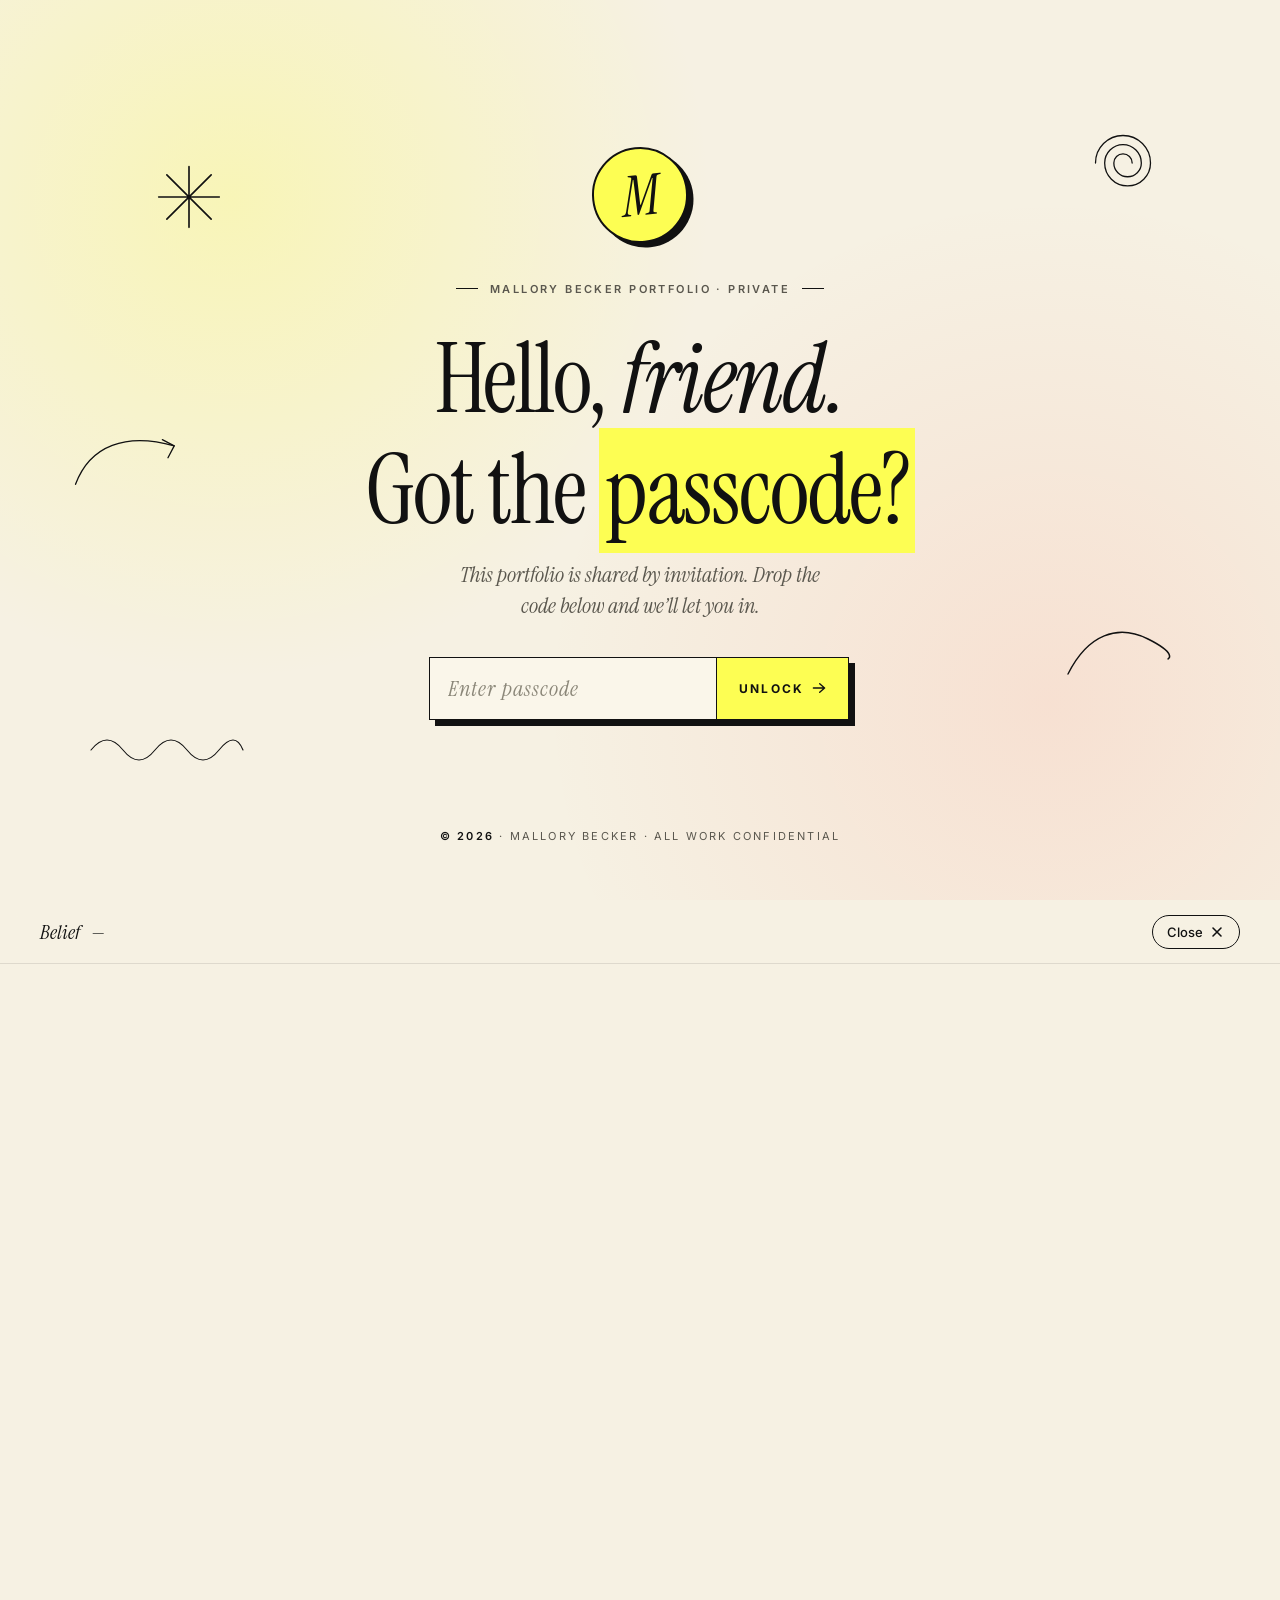
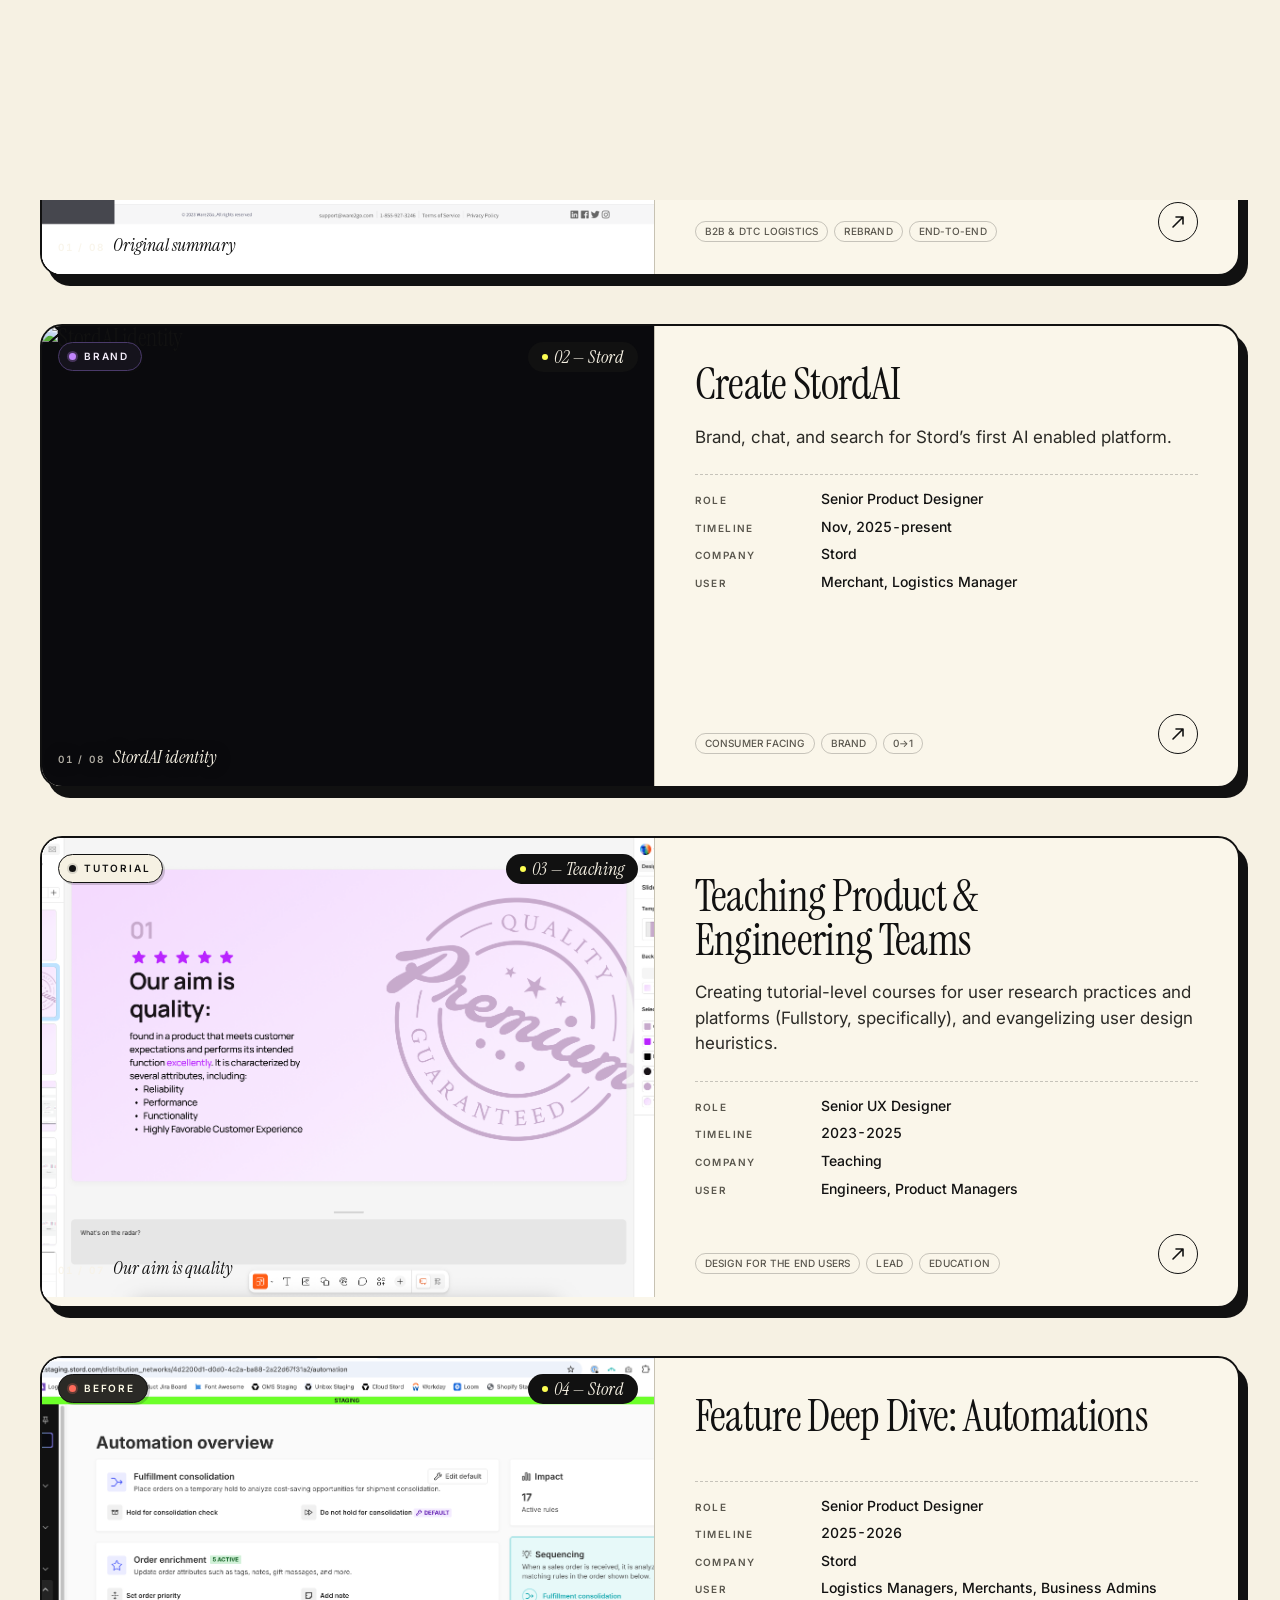
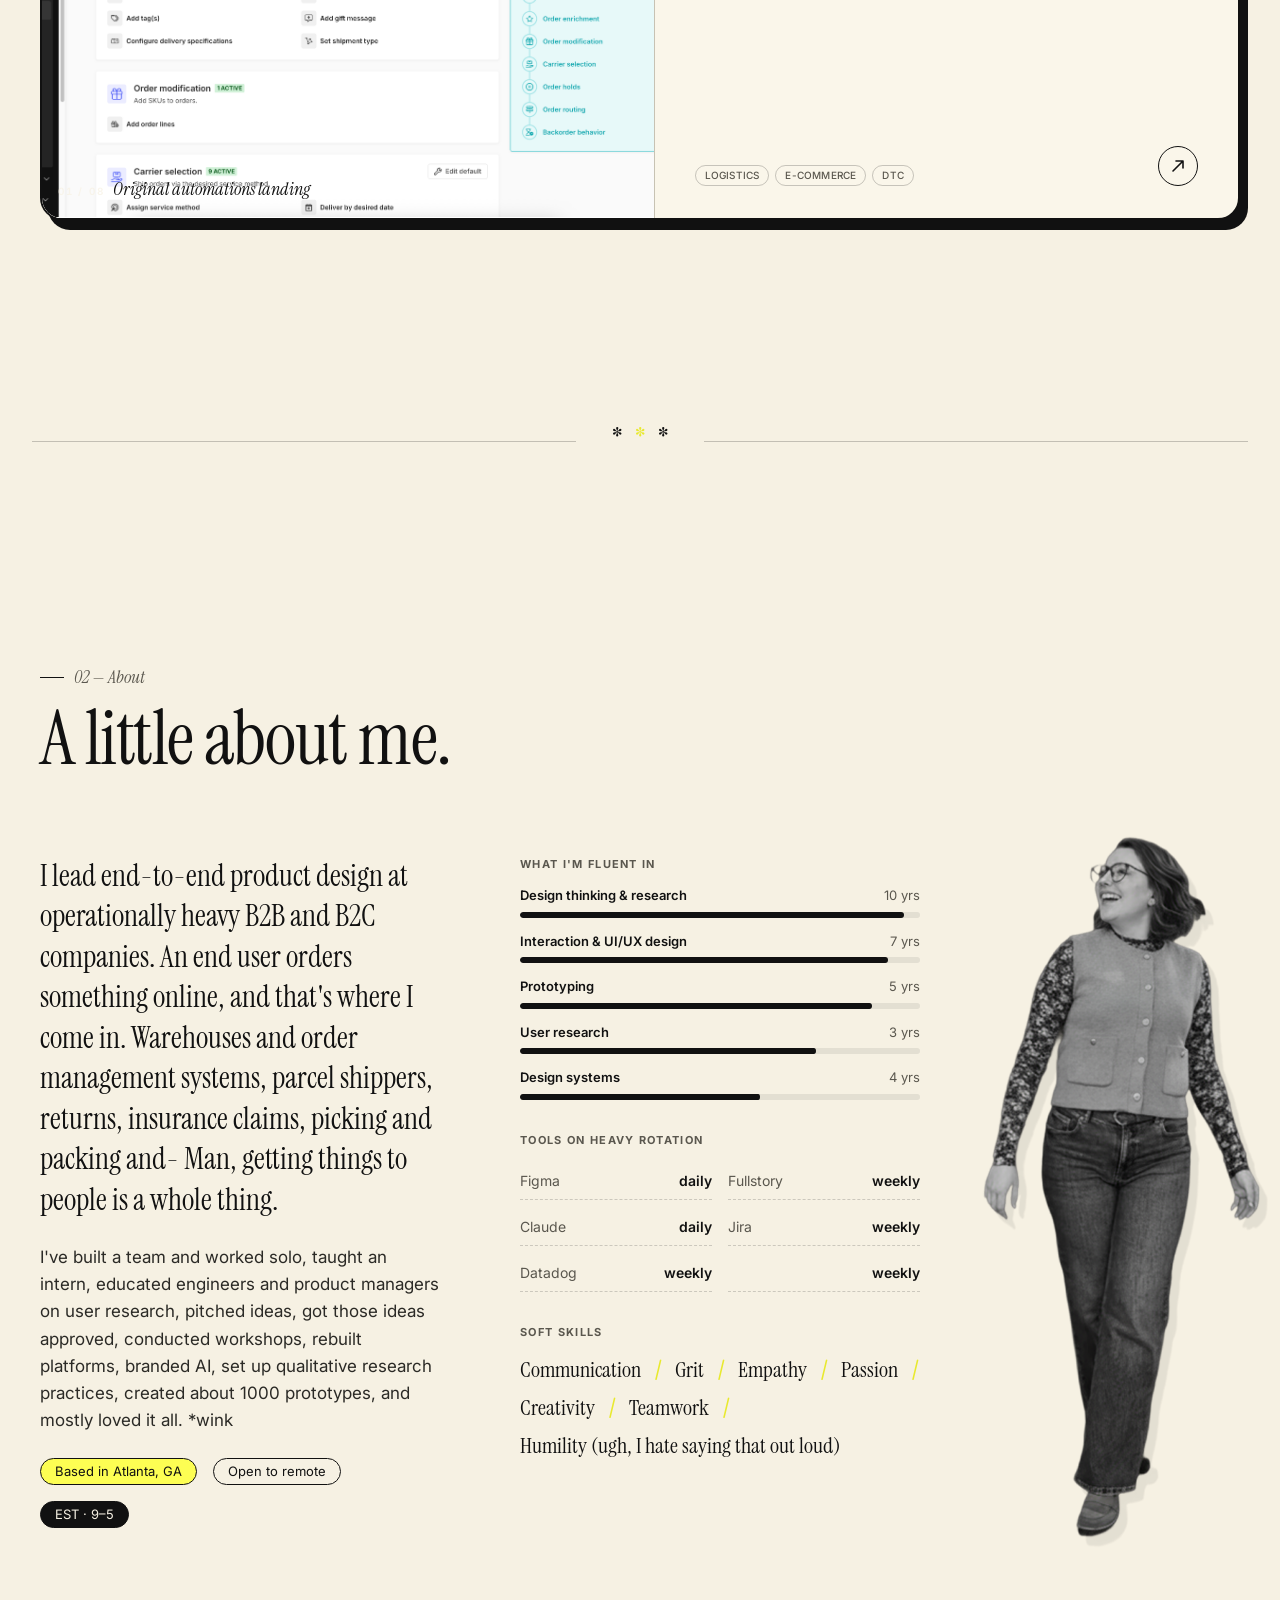
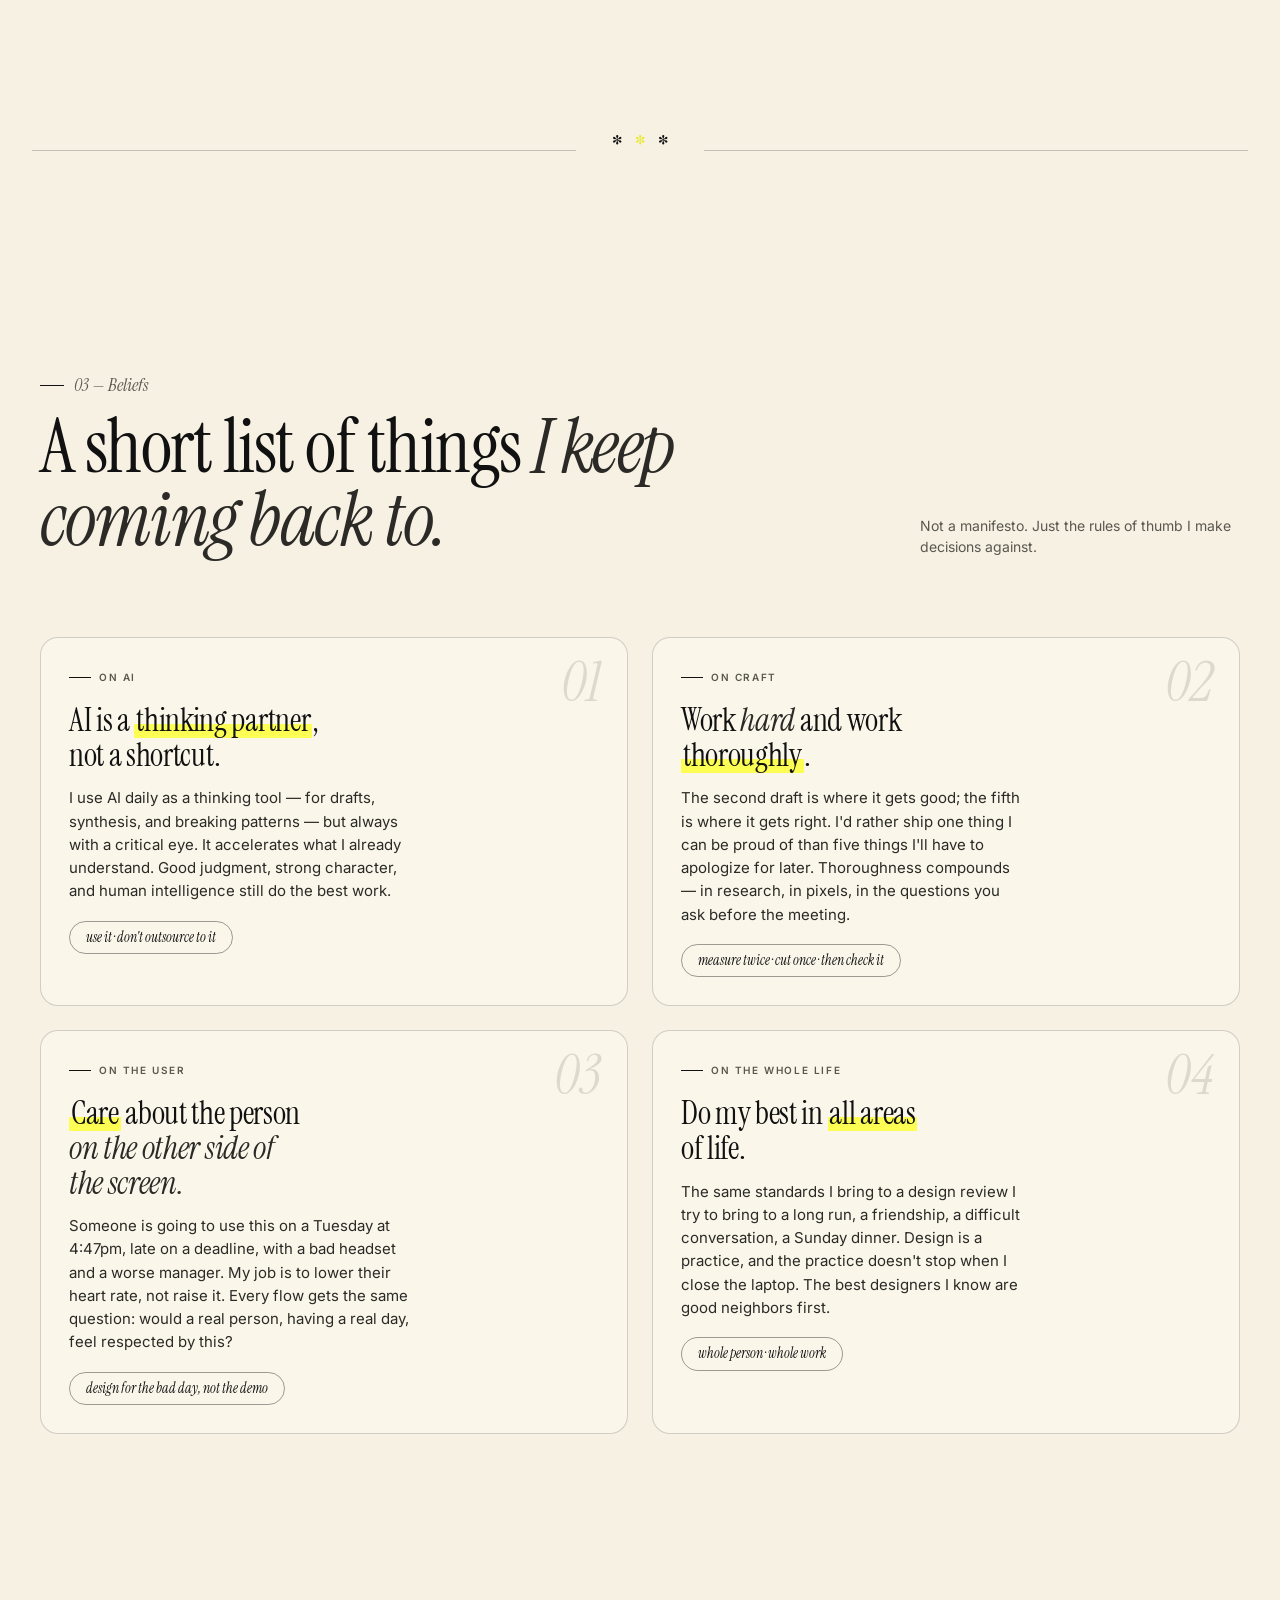
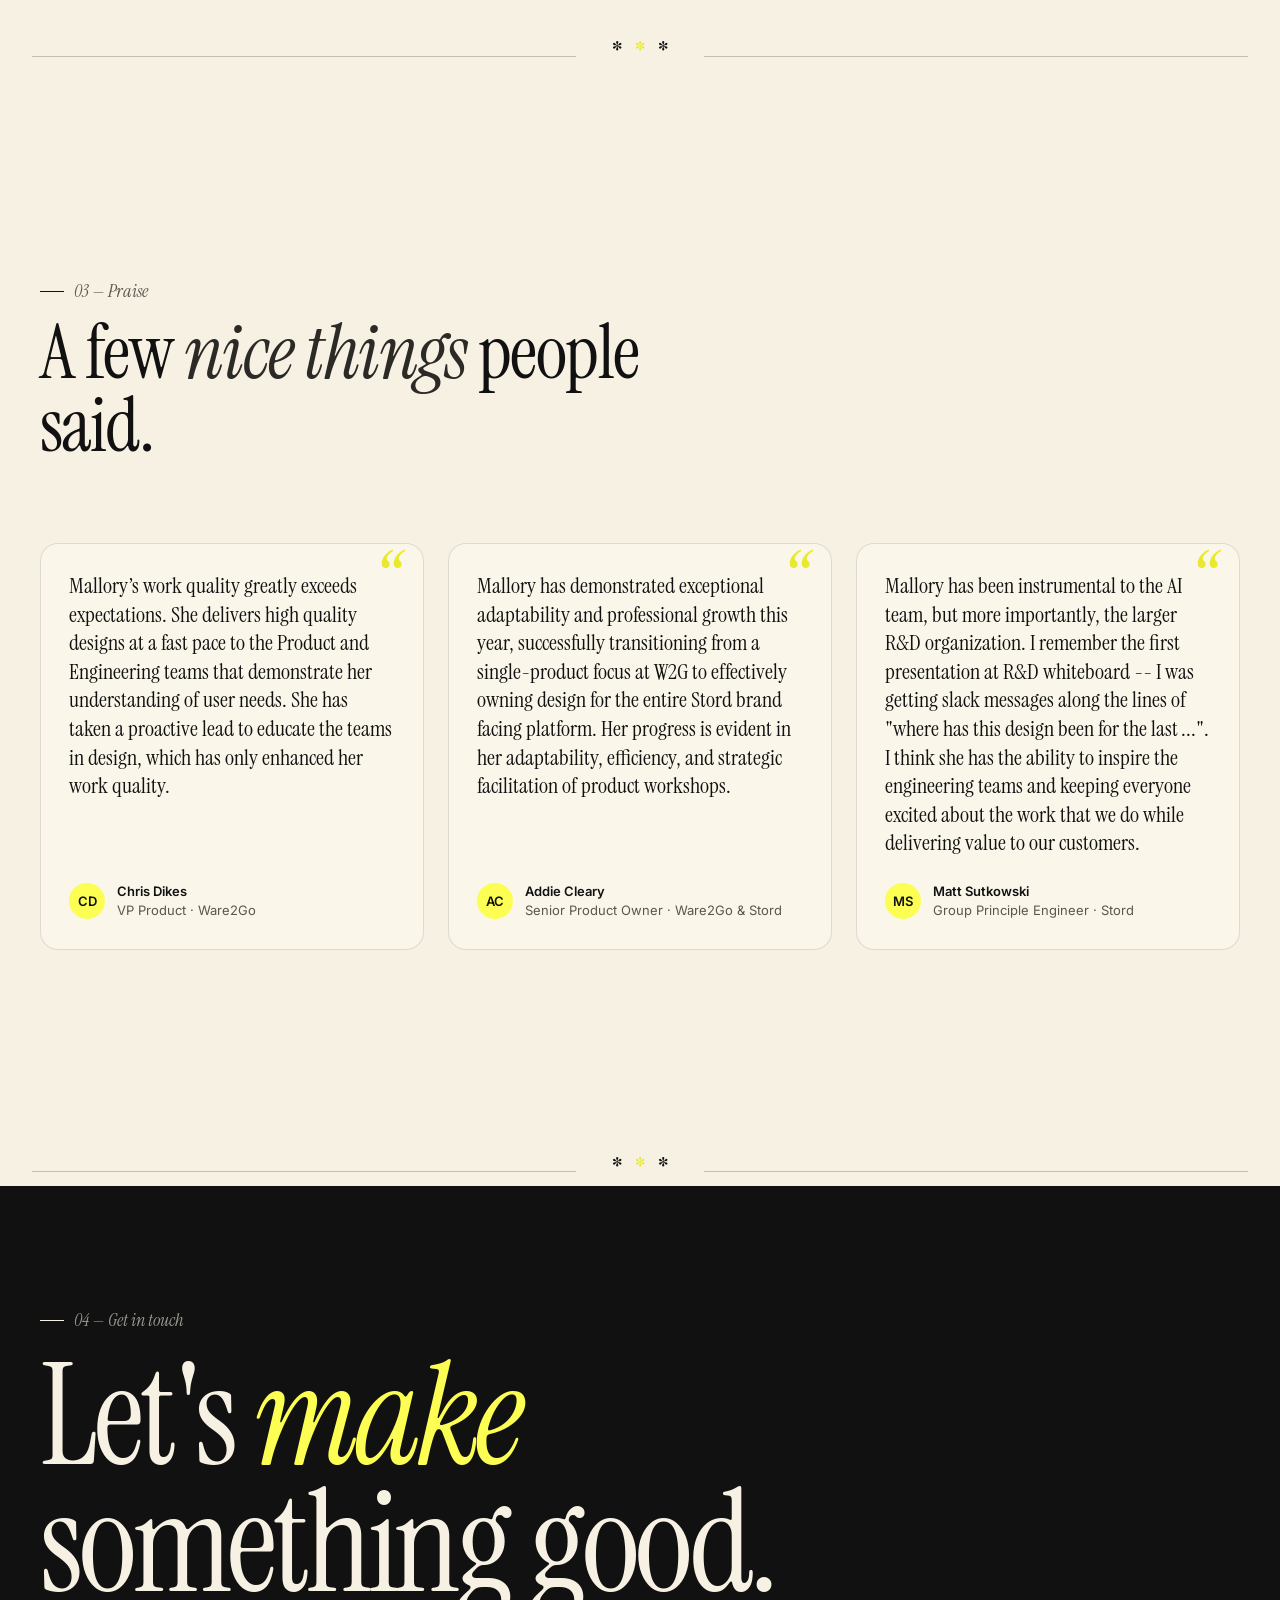
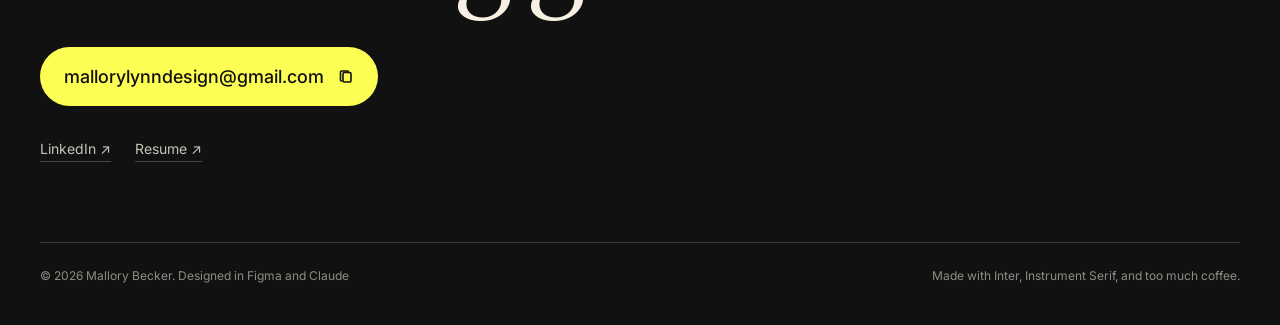
==== commit 5f592003: "Added the correct files experimentation 2- google drive" ====
--- a/index.html
+++ b/index.html
@@ -4,6 +4,7 @@
 <meta charset="utf-8" />
 <title>Mallory Becker — Senior Product Designer</title>
 <meta name="viewport" content="width=device-width, initial-scale=1" />
+<link rel="icon" type="image/svg+xml" href="assets/favicon.svg" />
 <link rel="preconnect" href="https://fonts.googleapis.com">
 <link rel="preconnect" href="https://fonts.gstatic.com" crossorigin>
 <link href="https://fonts.googleapis.com/css2?family=Inter:wght@400;500;600;700&family=Instrument+Serif:ital@0;1&display=swap" rel="stylesheet">
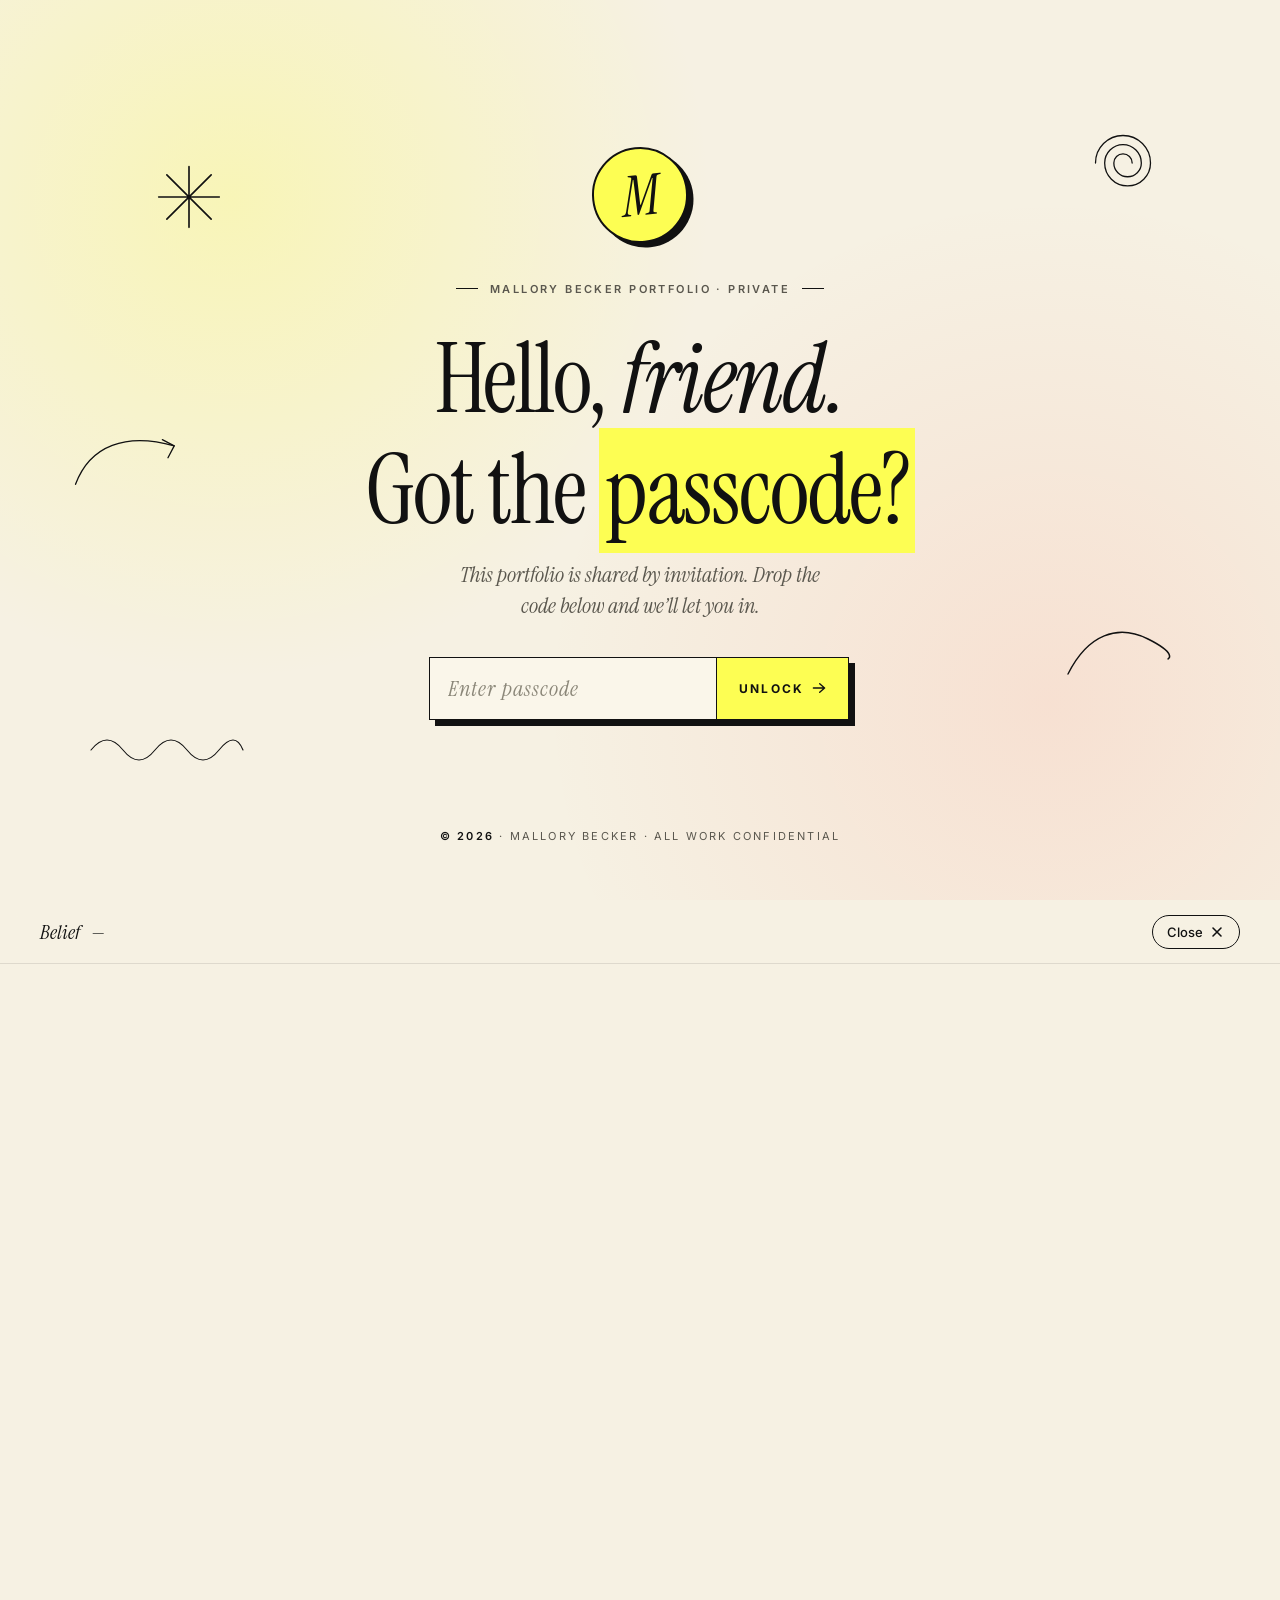
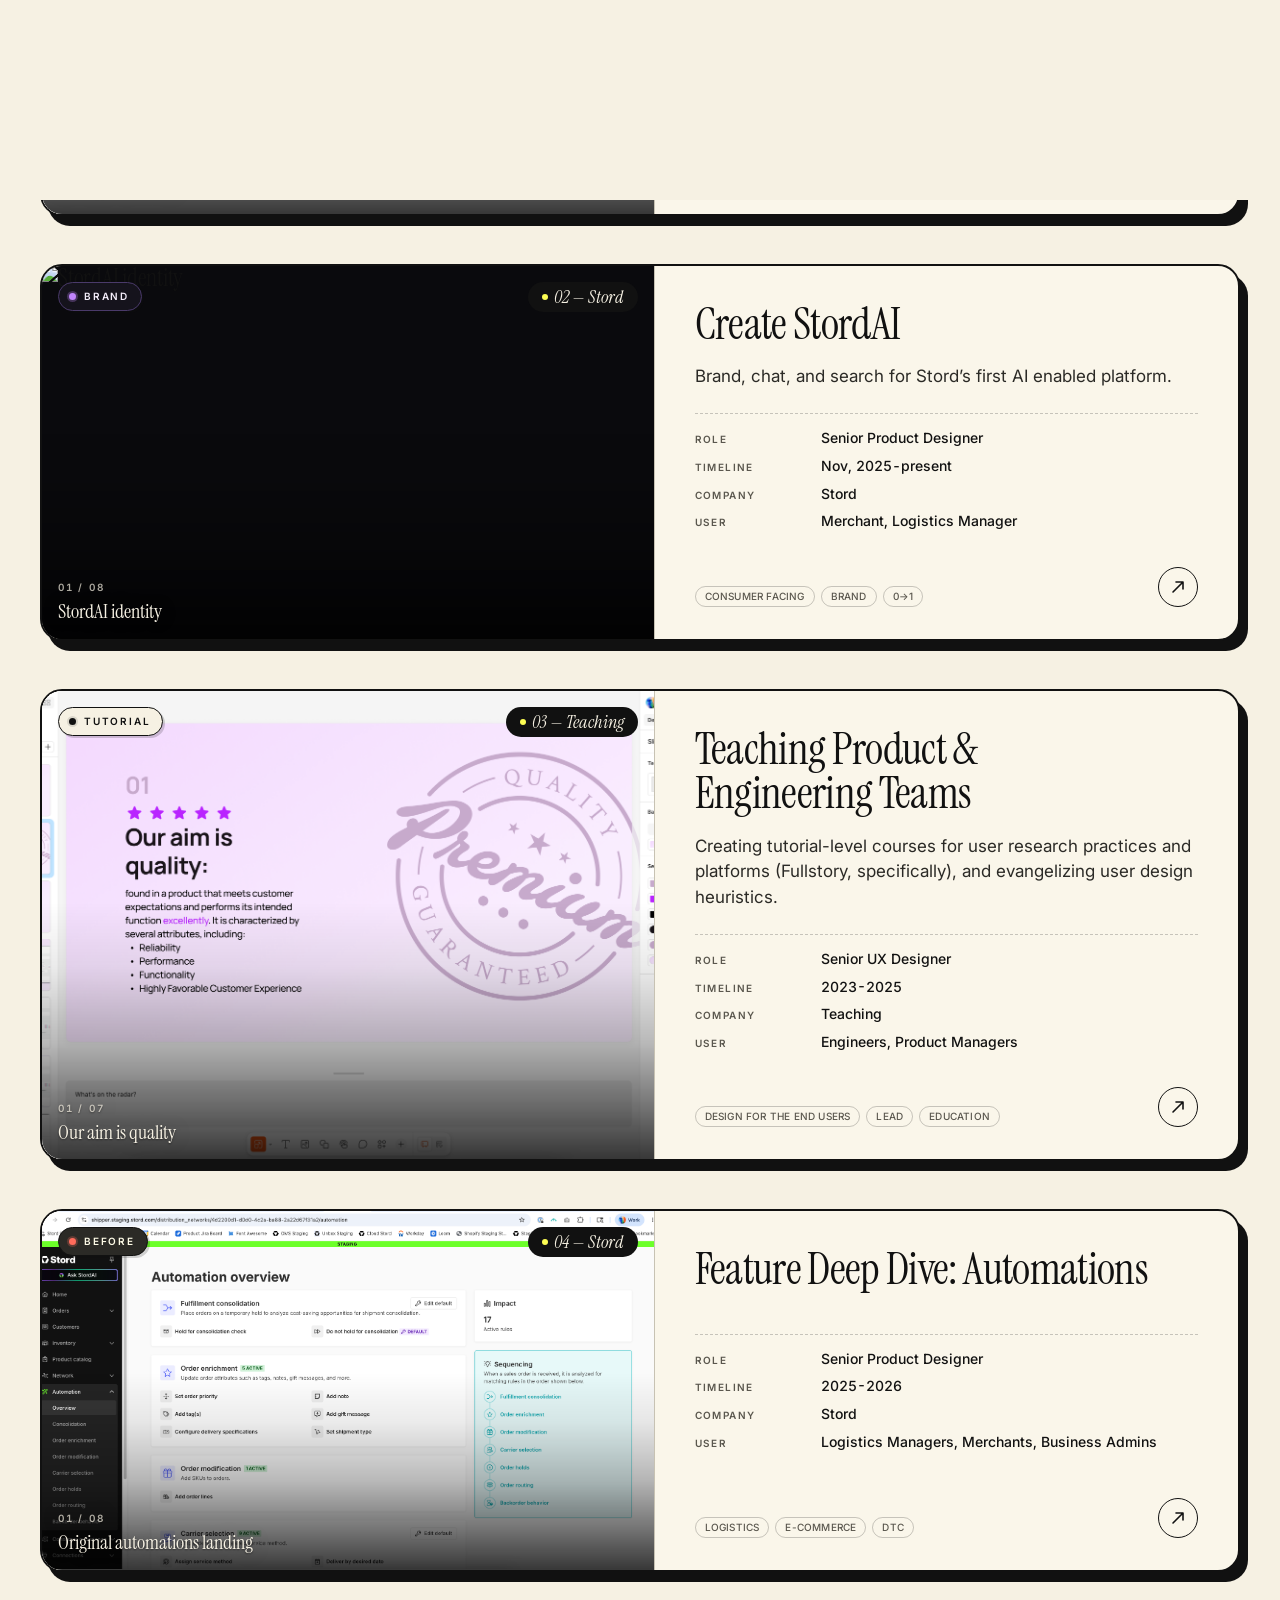
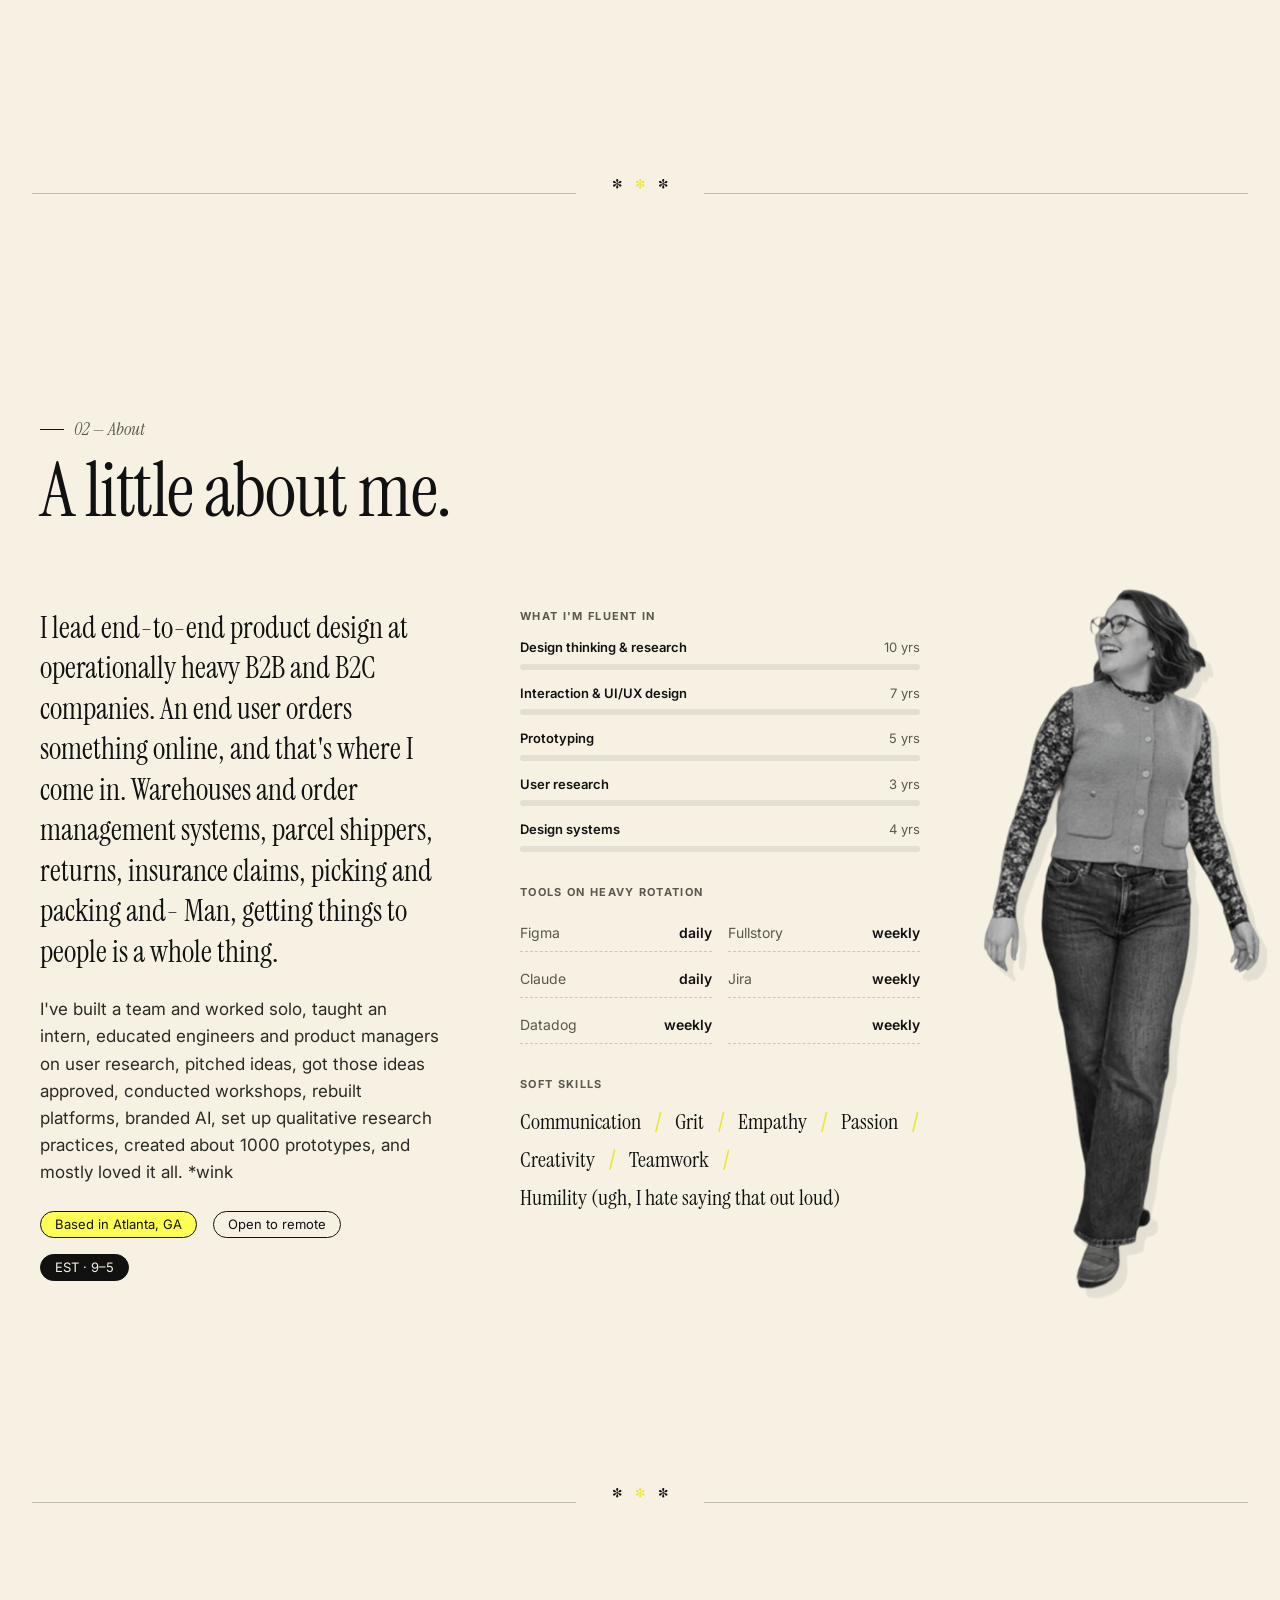
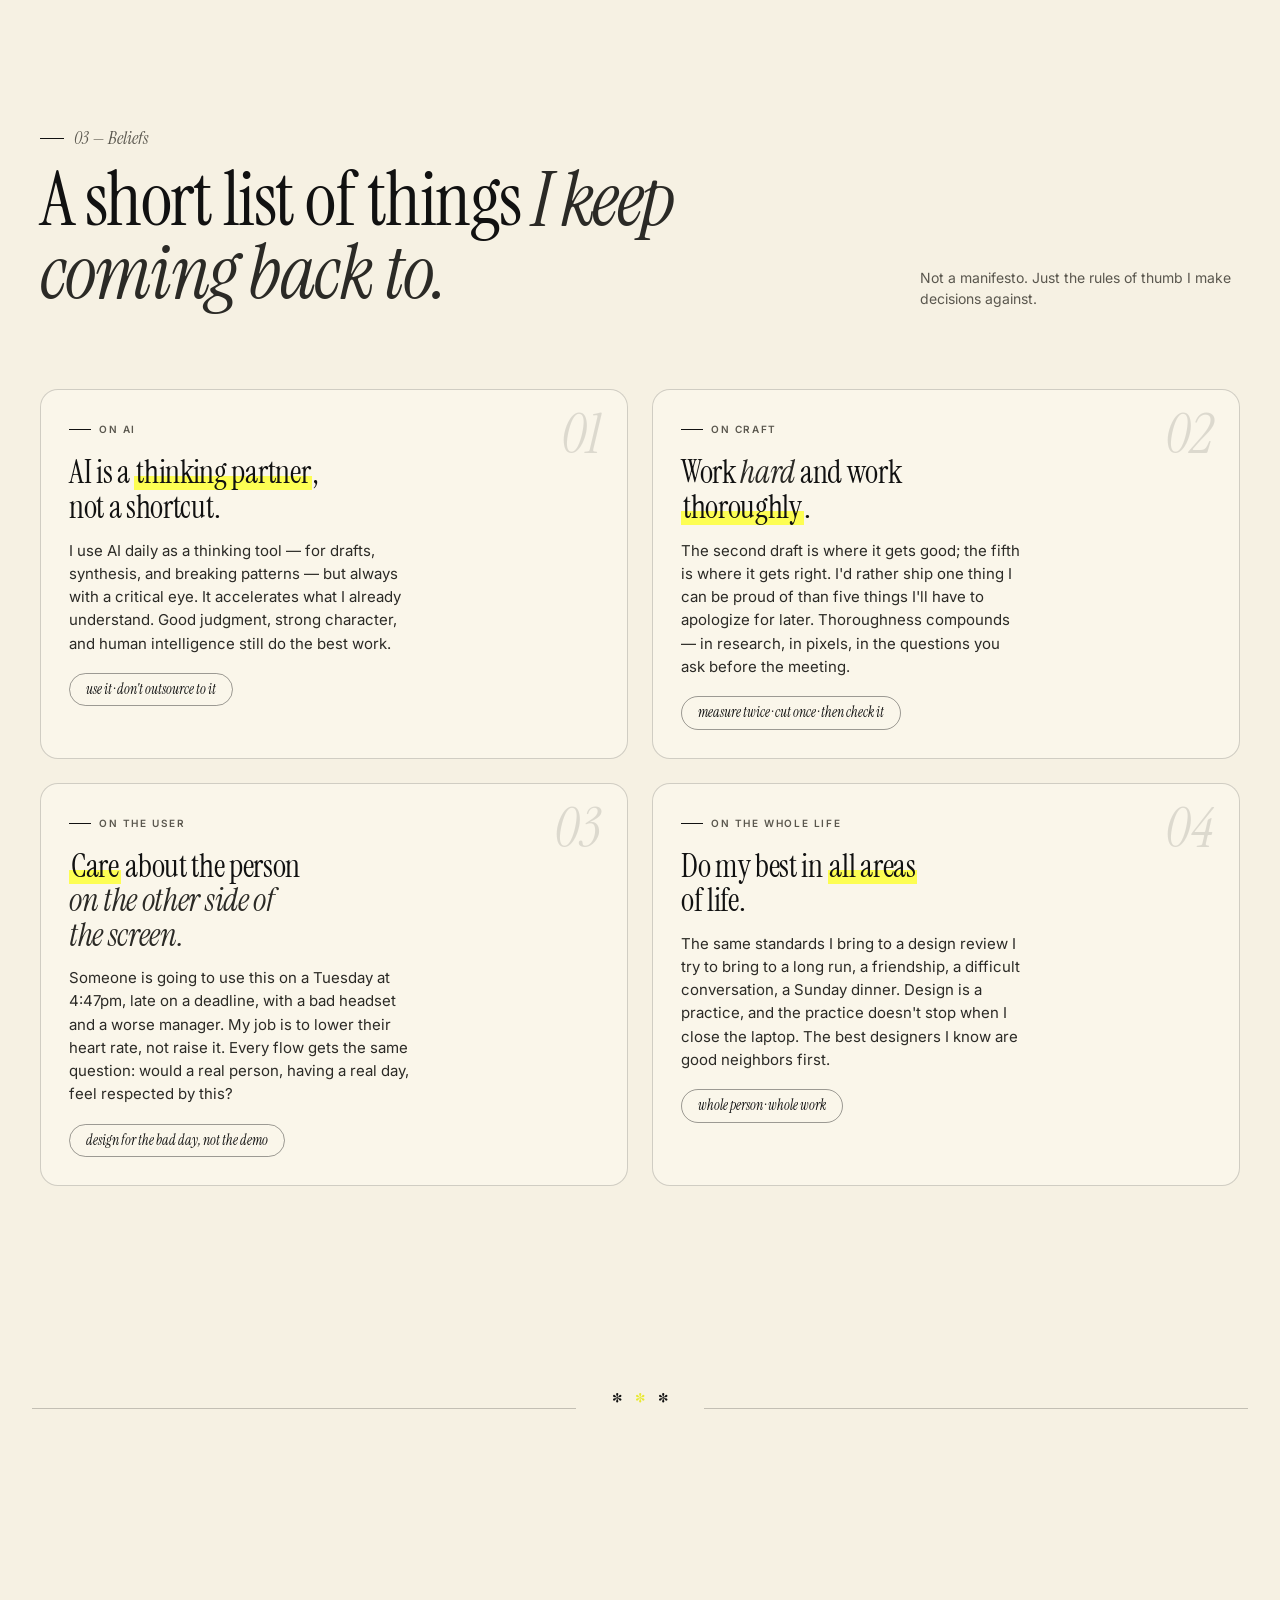
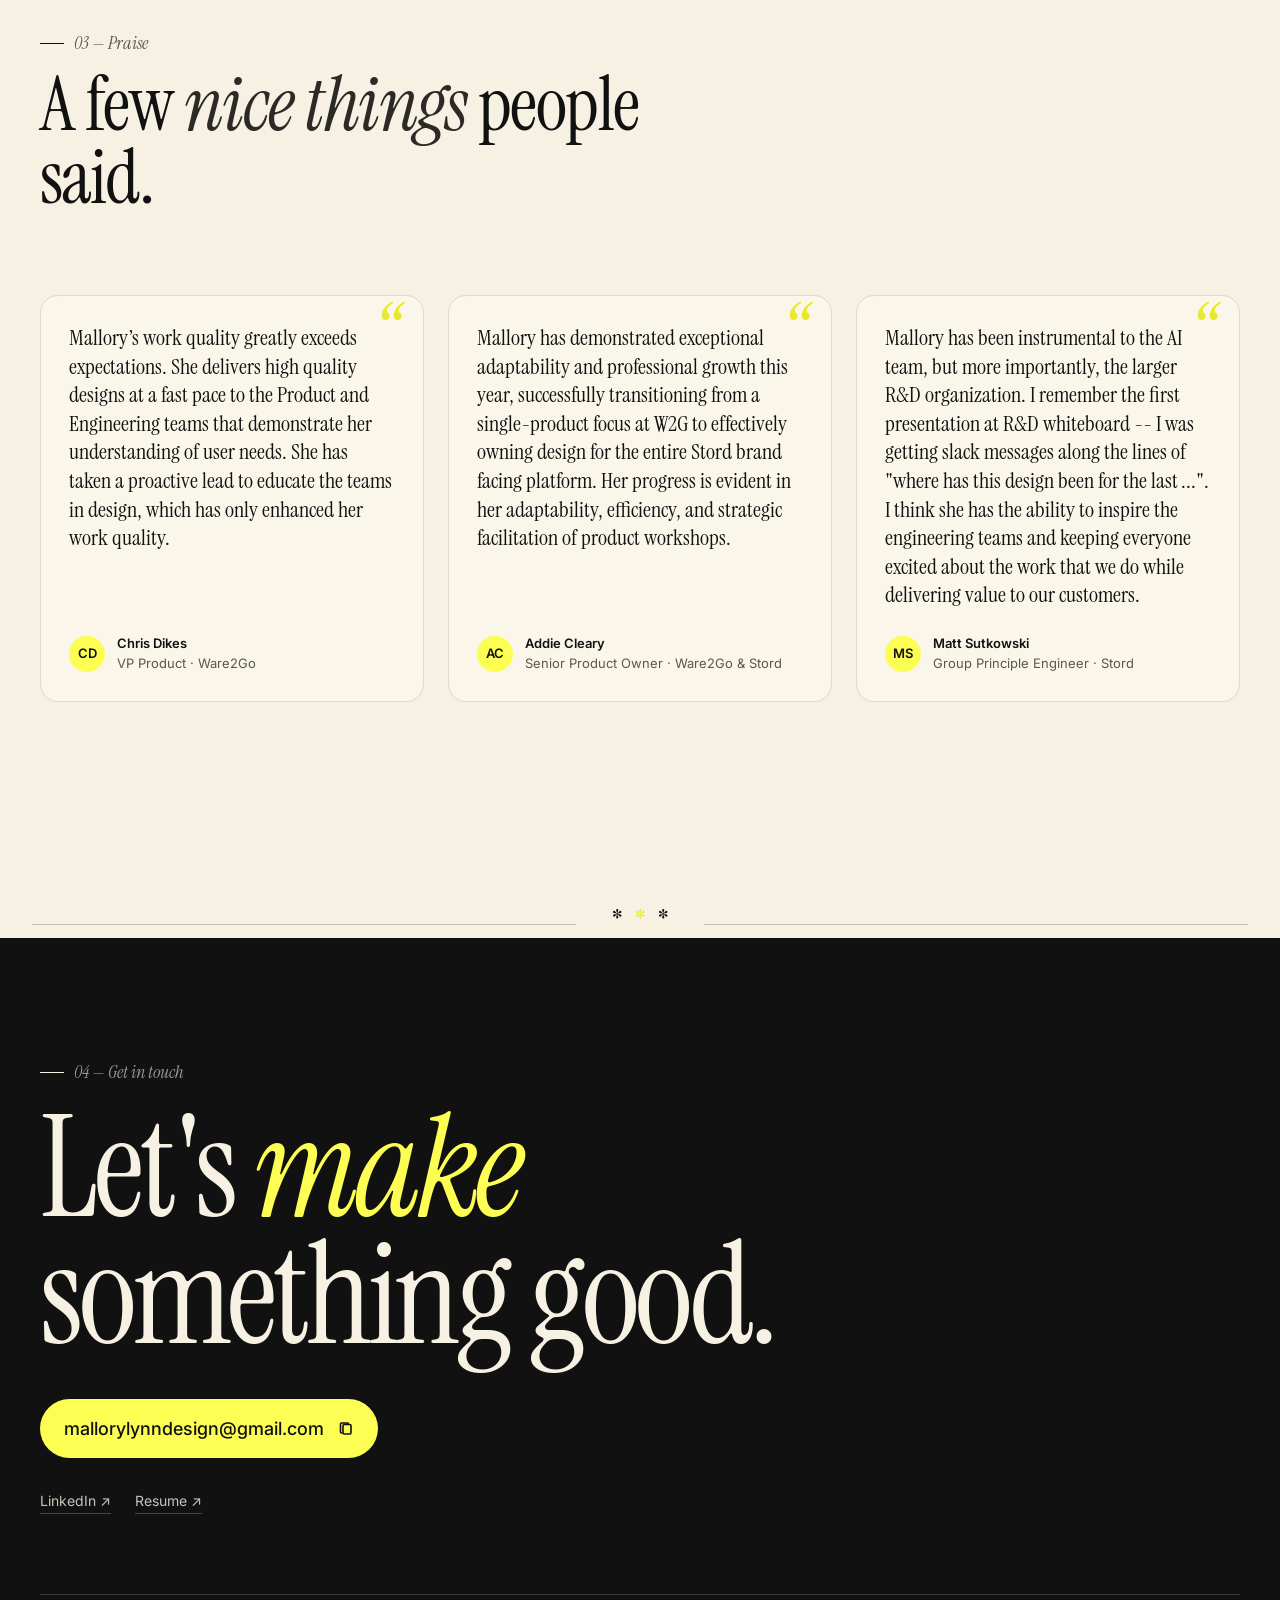
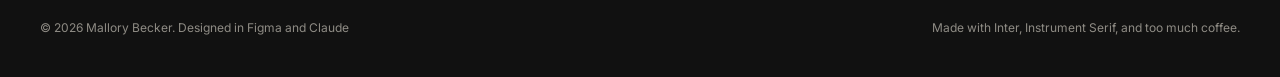
==== commit 84253329: "Updating slideshows and minor issues" ====
--- a/index.html
+++ b/index.html
@@ -137,6 +137,142 @@
   }
   @keyframes pulse { 50% { box-shadow: 0 0 0 6px rgba(91,229,132,0.0); } }
 
+  /* ---------- mobile nav toggle (hamburger) ---------- */
+  .nav-toggle {
+    display: none;
+    appearance: none;
+    background: var(--ink);
+    color: var(--paper);
+    border: none;
+    width: 44px; height: 44px;
+    border-radius: 999px;
+    cursor: pointer;
+    align-items: center;
+    justify-content: center;
+    padding: 0;
+    position: relative;
+    transition: background .2s ease;
+    z-index: 60;
+  }
+  .nav-toggle:hover { background: var(--accent-2); }
+  .nav-toggle .bars {
+    position: relative;
+    width: 18px; height: 12px;
+    display: block;
+  }
+  .nav-toggle .bars::before,
+  .nav-toggle .bars::after {
+    content: "";
+    position: absolute;
+    left: 0; right: 0;
+    height: 2px;
+    background: var(--paper);
+    border-radius: 2px;
+    transition: transform .25s cubic-bezier(.2,.7,.2,1), top .2s ease, opacity .2s ease;
+  }
+  .nav-toggle .bars::before { top: 0; }
+  .nav-toggle .bars::after  { top: 10px; }
+  .nav-toggle[aria-expanded="true"] .bars::before {
+    top: 5px;
+    transform: rotate(45deg);
+  }
+  .nav-toggle[aria-expanded="true"] .bars::after {
+    top: 5px;
+    transform: rotate(-45deg);
+  }
+
+  /* mobile drawer (slides down from top right) */
+  .nav-drawer {
+    position: fixed;
+    top: 64px;
+    right: 12px;
+    width: min(320px, calc(100vw - 24px));
+    background: var(--paper);
+    border: 2px solid var(--ink);
+    border-radius: 20px;
+    box-shadow: 10px 14px 0 var(--ink), 0 30px 60px -20px rgba(0,0,0,0.25);
+    padding: 16px;
+    z-index: 55;
+    opacity: 0;
+    visibility: hidden;
+    transform: translateY(-12px) scale(0.96);
+    transform-origin: top right;
+    transition: opacity .25s ease, transform .3s cubic-bezier(.2,.7,.2,1), visibility .25s;
+    display: none;
+  }
+  .nav-drawer.open {
+    opacity: 1;
+    visibility: visible;
+    transform: translateY(0) scale(1);
+  }
+  .nav-drawer ul {
+    list-style: none; margin: 0; padding: 0;
+    display: flex; flex-direction: column; gap: 2px;
+  }
+  .nav-drawer ul li { margin: 0; }
+  .nav-drawer a.link {
+    display: flex;
+    align-items: center;
+    justify-content: space-between;
+    text-decoration: none;
+    color: var(--ink);
+    font-family: var(--serif);
+    font-size: 26px;
+    line-height: 1;
+    padding: 14px 14px;
+    border-radius: 12px;
+    transition: background .18s ease, color .18s ease, padding-left .2s ease;
+  }
+  .nav-drawer a.link::after {
+    content: "→";
+    font-family: var(--sans);
+    font-size: 16px;
+    opacity: 0;
+    transform: translateX(-6px);
+    transition: opacity .2s ease, transform .2s ease;
+  }
+  .nav-drawer a.link:hover,
+  .nav-drawer a.link.active {
+    background: var(--pop);
+    padding-left: 18px;
+  }
+  .nav-drawer a.link:hover::after,
+  .nav-drawer a.link.active::after {
+    opacity: 1;
+    transform: translateX(0);
+  }
+  .nav-drawer .drawer-cta {
+    margin-top: 12px;
+    padding-top: 14px;
+    border-top: 1px dashed rgba(17,17,17,0.2);
+  }
+  .nav-drawer .drawer-cta .avail {
+    display: flex;
+    justify-content: center;
+    width: 100%;
+    padding: 12px 16px;
+    font-size: 14px;
+  }
+
+  /* nav scrim under drawer */
+  .nav-scrim {
+    position: fixed; inset: 0;
+    background: rgba(17,17,17,0.32);
+    backdrop-filter: blur(2px);
+    z-index: 54;
+    opacity: 0;
+    visibility: hidden;
+    transition: opacity .25s ease, visibility .25s;
+  }
+  .nav-scrim.open { opacity: 1; visibility: visible; }
+
+  @media (max-width: 720px) {
+    .nav .row > ul { display: none; }
+    .nav .row > .avail { display: none; }
+    .nav-toggle { display: inline-flex; }
+    .nav-drawer { display: block; }
+  }
+
   /* ---------- hero ---------- */
   .hero {
     padding: 48px 0 80px;
@@ -276,6 +412,19 @@
       transform: none;
     }
   }
+  @media (max-width: 720px) {
+    .hero { padding: 24px 0 56px; }
+    .hero-grid {
+      display: flex;
+      flex-direction: column-reverse;
+      min-height: 0;
+    }
+    .hero-text .eyebrow { margin: 24px 0 24px; }
+    .portrait-wrap {
+      max-width: 420px;
+      margin: 0 auto;
+    }
+  }
 
   /* ---------- marquee ticker ---------- */
   .ticker {
@@ -401,7 +550,8 @@
 
   .project .hero-wrap {
     position: relative;
-    aspect-ratio: 4 / 3;
+    min-height: clamp(280px, 28vw, 420px);
+    align-self: stretch;
     overflow: hidden;
     border-right: 1px solid rgba(17,17,17,0.18);
     background: var(--paper-2);
@@ -585,11 +735,12 @@
     pointer-events: none;
   }
   .proj-slideshow .slide.research img,
-  .proj-slideshow .slide.ideation img {
-    object-fit: contain;
+  .proj-slideshow .slide.ideation img,
+  .proj-slideshow .slide.tutorial img {
+    object-fit: cover;
     object-position: center;
     background: var(--paper);
-    padding: 8px;
+    padding: 0;
   }
   .proj-slideshow .slide.active {
     opacity: 1; visibility: visible; z-index: 2;
@@ -693,22 +844,20 @@
   .proj-slideshow[data-phase="Shipped"] .phase-pill { background: #15131c; color: #f4eefb; border-color: #4a3a6a; }
   .proj-slideshow[data-phase="Shipped"] .phase-pill .dot { background: #fde047; box-shadow: 0 0 0 2px rgba(253,224,71,0.32); }
 
-  /* slide caption — small, ephemeral */
+  /* slide caption — bottom-left of the thumbnail */
   .proj-slideshow .caption {
     position: absolute;
-    left: 16px; right: 16px; bottom: 18px;
+    left: 16px; right: 16px; bottom: 16px;
     z-index: 20;
     color: var(--paper);
-    font-family: var(--serif);
-    font-style: italic;
-    font-size: 18px;
-    line-height: 1.1;
-    text-shadow: 0 1px 2px rgba(0,0,0,0.4), 0 0 18px rgba(0,0,0,0.35);
-    display: inline-flex; align-items: baseline; gap: 8px;
     pointer-events: none;
     opacity: 0;
     transform: translateY(6px);
     animation: ps-caption .6s ease .12s forwards;
+    display: flex;
+    flex-direction: column;
+    align-items: flex-start;
+    gap: 6px;
   }
   .proj-slideshow .caption .idx {
     font-family: var(--sans);
@@ -719,23 +868,66 @@
     color: rgba(246,241,227,0.7);
     font-variant-numeric: tabular-nums;
   }
+  .proj-slideshow .caption .cap-hl {
+    font-family: var(--serif);
+    font-weight: 400;
+    font-size: clamp(14px, 1.55vw, 20px);
+    line-height: 1.1;
+    color: var(--paper);
+    max-width: 26ch;
+    text-wrap: balance;
+    text-shadow: 0 1px 2px rgba(0,0,0,0.5), 0 0 18px rgba(0,0,0,0.4);
+  }
+  .proj-slideshow .caption .cap-hl i { color: rgba(246,241,227,0.82); }
+  .proj-slideshow .caption .cap-hl .hl {
+    background: none;
+    color: inherit;
+    padding: 0;
+  }
   @keyframes ps-caption {
     from { opacity: 0; transform: translateY(6px); }
     to   { opacity: 1; transform: translateY(0); }
   }
   .proj-slideshow .slide.research ~ .caption,
   .proj-slideshow .slide.ideation ~ .caption {
-    color: var(--ink);
-    text-shadow: none;
+    color: var(--paper);
+    text-shadow: 0 1px 2px rgba(0,0,0,0.4), 0 0 18px rgba(0,0,0,0.35);
   }
   .proj-slideshow[data-phase="Research"] .caption,
   .proj-slideshow[data-phase="Ideation"] .caption {
-    color: var(--ink);
-    text-shadow: 0 0 8px rgba(246,241,227,0.7);
+    color: var(--paper);
+    text-shadow: 0 1px 2px rgba(0,0,0,0.4), 0 0 18px rgba(0,0,0,0.35);
   }
   .proj-slideshow[data-phase="Research"] .caption .idx,
   .proj-slideshow[data-phase="Ideation"] .caption .idx {
-    color: var(--muted);
+    color: rgba(246,241,227,0.7);
+  }
+
+  /* dark gradient overlay so caption stays readable on ANY photo bg */
+  .proj-slideshow::after {
+    content: "";
+    position: absolute;
+    left: 0; right: 0; bottom: 0;
+    height: 55%;
+    background: linear-gradient(180deg,
+      rgba(0,0,0,0) 0%,
+      rgba(0,0,0,0.08) 25%,
+      rgba(0,0,0,0.28) 55%,
+      rgba(0,0,0,0.55) 80%,
+      rgba(0,0,0,0.78) 100%);
+    z-index: 15;
+    pointer-events: none;
+  }
+
+  /* kill yellow highlight bars inside slideshow text */
+  .proj-slideshow .hl,
+  .proj-slideshow .caption .hl,
+  .detail-slideshow .hl,
+  .detail-slideshow .ds-cap .hl,
+  .detail-slideshow .ds-cap h3 .hl {
+    background: none !important;
+    padding: 0 !important;
+    color: inherit !important;
   }
 
   /* segmented progress bar at the bottom */
@@ -1216,6 +1408,96 @@
   .detail-slideshow .ds-play:hover { background: var(--pop); color: var(--ink); border-color: var(--pop); }
   .detail-slideshow .ds-play svg { width: 9px; height: 9px; }
 
+  /* ---------- video-player style controls (prev/next + center play) ---------- */
+  .detail-slideshow .ds-nav {
+    position: absolute;
+    top: 50%;
+    transform: translateY(-50%);
+    z-index: 22;
+    width: 44px; height: 44px;
+    border-radius: 50%;
+    border: 1px solid rgba(246,241,227,0.22);
+    background: rgba(20,20,20,0.5);
+    color: var(--paper);
+    cursor: pointer;
+    display: inline-flex;
+    align-items: center;
+    justify-content: center;
+    backdrop-filter: blur(6px);
+    -webkit-backdrop-filter: blur(6px);
+    transition: background .2s ease, color .2s ease, border-color .2s ease, transform .2s ease;
+    padding: 0;
+  }
+  .detail-slideshow .ds-nav.prev { left: 16px; }
+  .detail-slideshow .ds-nav.next { right: 16px; }
+  .detail-slideshow .ds-nav:hover {
+    background: var(--pop);
+    color: var(--ink);
+    border-color: var(--pop);
+  }
+  .detail-slideshow .ds-nav.prev:hover { transform: translateY(-50%) translateX(-2px); }
+  .detail-slideshow .ds-nav.next:hover { transform: translateY(-50%) translateX(2px); }
+  .detail-slideshow .ds-nav svg { width: 14px; height: 14px; }
+
+  /* bottom-center playback dock */
+  .detail-slideshow .ds-dock {
+    position: absolute;
+    left: 50%;
+    bottom: 36px;
+    transform: translateX(-50%);
+    z-index: 22;
+    display: inline-flex;
+    align-items: center;
+    gap: 4px;
+    padding: 6px;
+    background: rgba(14,13,11,0.6);
+    border: 1px solid rgba(246,241,227,0.18);
+    border-radius: 999px;
+    backdrop-filter: blur(8px);
+    -webkit-backdrop-filter: blur(8px);
+    box-shadow: 0 12px 24px -12px rgba(0,0,0,0.5);
+  }
+  @media (max-width: 900px) {
+    .detail-slideshow .ds-dock { bottom: 28px; }
+    .detail-slideshow .ds-nav  { width: 38px; height: 38px; }
+  }
+  .detail-slideshow .ds-dock .dock-btn {
+    appearance: none;
+    border: none;
+    background: transparent;
+    color: var(--paper);
+    width: 36px; height: 36px;
+    border-radius: 50%;
+    display: inline-flex; align-items: center; justify-content: center;
+    cursor: pointer;
+    padding: 0;
+    transition: background .18s ease, color .18s ease;
+  }
+  .detail-slideshow .ds-dock .dock-btn:hover { background: rgba(246,241,227,0.12); }
+  .detail-slideshow .ds-dock .dock-btn.toggle {
+    width: 42px; height: 42px;
+    background: var(--pop);
+    color: var(--ink);
+  }
+  .detail-slideshow .ds-dock .dock-btn.toggle:hover { background: var(--paper); }
+  .detail-slideshow .ds-dock .dock-btn svg { width: 13px; height: 13px; }
+  .detail-slideshow .ds-dock .dock-btn.toggle svg { width: 14px; height: 14px; }
+  .detail-slideshow .ds-dock .dock-time {
+    font-family: var(--sans);
+    font-size: 10px;
+    font-weight: 600;
+    letter-spacing: 0.14em;
+    color: rgba(246,241,227,0.7);
+    font-variant-numeric: tabular-nums;
+    padding: 0 10px 0 6px;
+  }
+  .detail-slideshow .ds-dock .dock-time b {
+    color: var(--paper);
+    font-weight: 600;
+  }
+  /* hide the old top-bar play button in favor of the dock */
+  .detail-slideshow .ds-topbar .ds-play { display: none; }
+
   /* phase watermark */
   .detail-slideshow .ds-watermark {
     position: absolute;
@@ -1236,14 +1518,15 @@
   .detail-slideshow .ds-caprail {
     position: absolute;
     left: 0; right: 0; bottom: 0;
+    height: 25%;
     z-index: 15;
-    padding: 100px 40px 56px;
+    padding: 60px 40px 56px;
     pointer-events: none;
     background: linear-gradient(180deg,
-      rgba(14,13,11,0) 0%,
-      rgba(14,13,11,0.45) 30%,
-      rgba(14,13,11,0.86) 68%,
-      rgba(14,13,11,0.96) 100%);
+      rgba(0,0,0,0) 0%,
+      rgba(0,0,0,0.6) 50%,
+      rgba(0,0,0,0.92) 85%,
+      rgba(0,0,0,0.98) 100%);
   }
   @media (max-width: 900px) {
     .detail-slideshow .ds-caprail { padding: 80px 22px 44px; }
@@ -1305,18 +1588,14 @@
     color: var(--paper);
   }
   .detail-slideshow .ds-cap p {
-    margin: 0;
-    font-size: 14px;
-    line-height: 1.55;
-    color: rgba(246,241,227,0.78);
-    max-width: 60ch;
-    text-wrap: pretty;
+    display: none;
   }
   .detail-slideshow .ds-cap .ds-label {
-    font-family: var(--serif); font-style: italic;
-    font-size: 13px;
-    color: rgba(246,241,227,0.5);
-  }
+    display: none;
+  }
+
+  /* removed small caption on project-card slideshows */
+  .proj-slideshow .caption .lbl { display: none; }
 
   /* segmented progress bar */
   .detail-slideshow .ds-progress {
@@ -1904,6 +2183,7 @@
     display: grid;
     grid-template-columns: repeat(5, 1fr);
     grid-auto-rows: 200px;
+    grid-auto-flow: dense;
     gap: 14px;
   }
   @media (max-width: 900px) {
@@ -1924,13 +2204,15 @@
     box-shadow: 0 14px 28px -14px rgba(17,17,17,0.22);
     border-color: rgba(17,17,17,0.3);
   }
-  .bento-tile.size-lg   { grid-column: span 3; grid-row: span 2; }
-  .bento-tile.size-wide { grid-column: span 2; grid-row: span 1; }
-  .bento-tile.size-tall { grid-column: span 1; grid-row: span 2; }
+  .bento-tile.size-lg      { grid-column: span 3; grid-row: span 2; }
+  .bento-tile.size-feature { grid-column: span 2; grid-row: span 2; }
+  .bento-tile.size-wide    { grid-column: span 2; grid-row: span 1; }
+  .bento-tile.size-tall    { grid-column: span 1; grid-row: span 2; }
   @media (max-width: 900px) {
-    .case-hero.bento .bento-tile.size-lg   { grid-column: span 2; grid-row: span 2; }
-    .case-hero.bento .bento-tile.size-wide { grid-column: span 2; grid-row: span 1; }
-    .case-hero.bento .bento-tile.size-tall { grid-column: span 1; grid-row: span 2; }
+    .case-hero.bento .bento-tile.size-lg      { grid-column: span 2; grid-row: span 2; }
+    .case-hero.bento .bento-tile.size-feature { grid-column: span 2; grid-row: span 2; }
+    .case-hero.bento .bento-tile.size-wide    { grid-column: span 2; grid-row: span 1; }
+    .case-hero.bento .bento-tile.size-tall    { grid-column: span 1; grid-row: span 2; }
   }
   .bento-tile img {
     width: 100%; height: 100%;
@@ -2018,37 +2300,49 @@
     position: relative;
     overflow: hidden;
   }
-  /* hand-drawn yellow doodles scattered across the card */
+  /* brand-flavored marks scattered across the quote card */
   .bento-tile.text .decor {
     position: absolute;
     color: var(--pop);
     pointer-events: none;
     display: block;
   }
-  .bento-tile.text .decor.sparkle {
-    top: 22px; right: 36px;
-    width: 30px; height: 30px;
-    transform: rotate(-6deg);
-  }
-  .bento-tile.text .decor.bolt {
-    top: 50%; right: 96px;
-    width: 26px; height: 60px;
-    margin-top: -30px;
+  /* signature: chunky yellow highlighter swipe, the brand's loudest move */
+  .bento-tile.text .decor.swipe {
+    top: 22px; right: 32px;
+    width: 240px; height: 26px;
+    transform: rotate(-3deg);
+    opacity: 0.95;
+  }
+  /* curly spiral — same as the gate / collage doodles */
+  .bento-tile.text .decor.spiral {
+    bottom: 38px; right: 48px;
+    width: 72px; height: 72px;
+    transform: rotate(-12deg);
+    opacity: 0.95;
+  }
+  /* wavy scribble — echoes the gate squiggle and section dividers */
+  .bento-tile.text .decor.scribble {
+    bottom: 30px; right: 28%;
+    width: 180px; height: 36px;
+    transform: rotate(-2deg);
+    opacity: 0.85;
+  }
+  /* small asterisk star — echoes the section divider ornament */
+  .bento-tile.text .decor.aster {
+    top: 64px; right: 280px;
+    width: 24px; height: 24px;
     transform: rotate(10deg);
     opacity: 0.95;
   }
-  .bento-tile.text .decor.wave {
-    bottom: 22px; right: 32%;
-    width: 150px; height: 44px;
-    transform: rotate(-3deg);
-    opacity: 0.9;
-  }
   @media (max-width: 900px) {
-    .bento-tile.text .decor.bolt { right: 56px; }
-    .bento-tile.text .decor.wave { right: 22px; bottom: 64px; width: 110px; }
+    .bento-tile.text .decor.swipe    { width: 180px; right: 24px; }
+    .bento-tile.text .decor.aster    { right: 220px; }
+    .bento-tile.text .decor.scribble { right: 22px; bottom: 70px; width: 130px; }
   }
   @media (max-width: 720px) {
-    .bento-tile.text .decor.bolt { display: none; }
+    .bento-tile.text .decor.spiral { display: none; }
+    .bento-tile.text .decor.aster  { display: none; }
   }
   .bento-tile.text:hover { transform: none; box-shadow: none; border-color: rgba(17,17,17,0.14); }
   .bento-tile.text .b-tag {
@@ -2954,8 +3248,28 @@
       <span class="dot"></span>
       <span data-tweak="availability">Open to work</span>
     </a>
+    <button class="nav-toggle" type="button" aria-label="Open menu" aria-expanded="false" aria-controls="navDrawer">
+      <span class="bars" aria-hidden="true"></span>
+    </button>
   </div>
 </header>
+
+<div class="nav-scrim" id="navScrim" aria-hidden="true"></div>
+<nav class="nav-drawer" id="navDrawer" aria-label="Mobile menu" aria-hidden="true">
+  <ul>
+    <li><a class="link active" data-section="work" href="#work">Work</a></li>
+    <li><a class="link" data-section="about" href="#about">About</a></li>
+    <li><a class="link" data-section="beliefs" href="#beliefs">Beliefs</a></li>
+    <li><a class="link" data-section="praise" href="#praise">Praise</a></li>
+    <li><a class="link" data-section="contact" href="#contact">Contact</a></li>
+  </ul>
+  <div class="drawer-cta">
+    <a class="avail" href="#contact">
+      <span class="dot"></span>
+      <span>Open to work</span>
+    </a>
+  </div>
+</nav>
 
 <!-- =================================== HERO =================================== -->
 <section class="hero" id="top" style="padding: 48px 0px 80px">
@@ -3329,8 +3643,8 @@
         headline: "A friendlier <i>release calendar.</i>",
         body: "Add caption text here — operations teams do this hundreds of times a day. The interface should feel like a partner, not paperwork." },
       { src: "assets/projects/ware2go-story/08-new-endcontinue.png",     phase: "After",     label: "Hold & release",       trans: "push-left",
-        headline: "Confirmation that <i>doesn\u2019t shrug at you.</i>",
-        body: "Add caption text here — clear next steps, a friendly illustration, undo always within reach. Tools that sweat the small stuff let users sweat less." },
+        headline: "Confirmation that <i>doesn't leave you at a dead end.</i>",
+        body: "This was the Outbound Summary page, the most important and used page for any order management system. Looks... so dull. I hate it." },
     ],
     shortLine: "Researched, pitched, and led a phased redesign that cut cognitive load and put joy back into a tool people use eight hours a day.",
     detail: {
@@ -3342,7 +3656,7 @@
         ["User", "Merchant, Logistics Manager"],
         ["Scope", "Research → strategy → brand refresh → rollout bit by bit"],
       ],
-      problem: "AdminVu was the eight-hours-a-day tool merchants and operations managers lived in — and it looked and behaved like internal software shipped a decade ago. Rebrand it, modernize the patterns, and make a B2B + DTC logistics platform feel as good to use as the consumer apps the same humans go home to.",
+      problem: "FulfillmentVu was the tool merchants and operations managers lived in managing their orders every day — and it looked and behaved like internal software shipped a decade ago. \nAesthetics were grey. Universal patterns didn't exist. Every detail had it's own page, which would make anyone feel lost, going deeper and deeper into the endless architecture hole. It was a dread to do anything on this platform.\nHere we go. Rebrand it, modernize the patterns, and make a B2B + DTC logistics platform feel as good and maybe help the lost find their way.",
       feedback: {
         quote: "I love the technology. It's so much easier to get around.",
         attribution: "Merchant in NPS survey",
@@ -3372,13 +3686,13 @@
           body: "The complaints were never about features. Ware2Go was still a startup, so there was patience for a limited platform. The merchants were complaining about being lost — no set patterns and no shared vocabulary across modules. The brief practically wrote itself.",
           aside: { label: "Methods", items: ["Notice all the design rules being broken in the original product", "1000+ FullStory sessions", "Competition benchmarking", "Color, personality, visual exploration until the CTO said \"Go!\""] },
           media: { kind: "bento", items: [
-            { size: "lg",   src: "assets/projects/ware2go-story/03-research.png",           title: "Competitor teardown",
+            { size: "lg",      src: "assets/projects/ware2go-story/03-research.png",           title: "Competitor teardown",
               body: "Five fulfillment platforms, side-by-side. The patterns worth borrowing — and the ones that explained why our users felt lost." },
-            { size: "wide", src: "assets/projects/ware2go-story/04-ideation.png",           title: "A new information architecture",
+            { size: "wide",    src: "assets/projects/ware2go-story/04-ideation.png",           title: "A new information architecture",
               body: "Three navigation patterns collapsed into one. Shared vocabulary across nine modules. Every action one step closer to the work." },
-            { size: "tall", src: "assets/projects/ware2go-story/research-moodboard.png",    title: "Mood board",
+            { size: "feature", src: "assets/projects/ware2go-story/research-moodboard.png",    title: "Mood board",
               body: "Bold, strong, usable, sharp. Blue as the brand spine, orange pops, leaning away from grey. Illustrations and animation to make the platform <i>fun</i> to live in." },
-            { size: "",     src: "assets/projects/ware2go-story/01-original-summary.png",   title: "Before · outbound summary",
+            { size: "wide",    src: "assets/projects/ware2go-story/01-original-summary.png",   title: "Before · outbound summary",
               body: "Eight hours a day, this was the view. Nine ways to reach a sales order, no consistent state model." },
             { size: "",     src: "assets/projects/ware2go-story/02-original-dashboard.png", title: "Before · dashboard",
               body: "Empty states everywhere. The platform felt like it was hiding the product from the people using it." },
@@ -3396,13 +3710,13 @@
           body: "We shipped in phases — navigation, settings, products, inventory, inbound, with the outbound flow (the most important section) last. Each deploy came with new confidence that we were heading in an excellent direction. ",
           aside: { label: "Artifacts", items: ["Phase plan · new releases every sprint", "Redesign. every. screen.", "Create click through prototypes", "Spend every hour in huddles with FE engineers"] },
           media: { kind: "bento", items: [
-            { size: "lg",   src: "assets/projects/ware2go-story/proto-rules-engine.png",       title: "Rules engine prototype",
+            { size: "lg",      src: "assets/projects/ware2go-story/proto-rules-engine.png",       title: "Rules engine prototype",
               body: "A no-code rule builder for promotions, gift messages, and shipment exceptions \u2014 turning what used to be an engineering ticket into a five-minute self-serve flow." },
-            { size: "wide", src: "assets/projects/ware2go-story/proto-outbound-details.png",   title: "Outbound details \u2014 four passes",
+            { size: "wide",    src: "assets/projects/ware2go-story/proto-outbound-details.png",   title: "Outbound details \u2014 four passes",
               body: "Each iteration tightened the table, surfaced the right actions, and rebuilt the status model. v17 shipped." },
-            { size: "tall", src: "assets/projects/ware2go-story/proto-automations.png",        title: "Annotated outbound flow",
+            { size: "feature", src: "assets/projects/ware2go-story/proto-automations.png",        title: "Annotated outbound flow",
               body: "Twenty-eight screens, one outbound flow. Annotated with engineering Q&A, edge cases, and the question we asked daily." },
-            { size: "",     src: "assets/projects/ware2go-story/proto-edit-rule.png",          title: "Rule builder \u00b7 edit state",
+            { size: "wide",    src: "assets/projects/ware2go-story/proto-edit-rule.png",          title: "Rule builder \u00b7 edit state",
               body: "Conditions and actions stacked into something a merchant can actually read. Edit, expire, and reactivate without a back-end change." },
             { size: "",     src: "assets/projects/ware2go-story/proto-products.png",           title: "Create a new SKU",
               body: "A six-step wizard collapsed into one scrollable panel with inline validation \u2014 faster for power users, gentler for first-timers." },
@@ -3642,6 +3956,25 @@
       </div>
       <div class="ds-caprail">${capsHtml}</div>
       <div class="ds-progress">${segments}</div>
+      <button class="ds-nav prev" type="button" aria-label="Previous slide">
+        <svg viewBox="0 0 14 14" fill="none" stroke="currentColor" stroke-width="1.8" stroke-linecap="round" stroke-linejoin="round"><path d="M9 2L4 7l5 5"/></svg>
+      </button>
+      <button class="ds-nav next" type="button" aria-label="Next slide">
+        <svg viewBox="0 0 14 14" fill="none" stroke="currentColor" stroke-width="1.8" stroke-linecap="round" stroke-linejoin="round"><path d="M5 2l5 5-5 5"/></svg>
+      </button>
+      <div class="ds-dock" role="group" aria-label="Slideshow playback controls">
+        <button class="dock-btn dock-prev" type="button" aria-label="Previous slide">
+          <svg viewBox="0 0 13 13" fill="currentColor"><path d="M3 2v9M11.5 2L5 6.5l6.5 4.5z"/></svg>
+        </button>
+        <button class="dock-btn toggle dock-toggle" type="button" aria-label="Pause">
+          <svg viewBox="0 0 14 14" fill="currentColor" class="ico-pause"><rect x="3" y="2" width="2.6" height="10" rx="0.6"/><rect x="8.4" y="2" width="2.6" height="10" rx="0.6"/></svg>
+          <svg viewBox="0 0 14 14" fill="currentColor" class="ico-play" style="display:none;"><path d="M3.5 2L11.5 7L3.5 12Z"/></svg>
+        </button>
+        <button class="dock-btn dock-next" type="button" aria-label="Next slide">
+          <svg viewBox="0 0 13 13" fill="currentColor"><path d="M10 2v9M1.5 2L8 6.5l-6.5 4.5z"/></svg>
+        </button>
+        <span class="dock-time" aria-hidden="true"><b class="cur-num">01</b> / <span class="total-num">${String(p.slides.length).padStart(2,'0')}</span></span>
+      </div>
     </div>
   `;
 }
@@ -3655,6 +3988,14 @@
   const counter  = root.querySelector('.ds-counter .cur');
   const watermark= root.querySelector('.ds-watermark');
   const playBtn  = root.querySelector('.ds-play');
+  const dockToggle = root.querySelector('.dock-toggle');
+  const dockPrev   = root.querySelector('.dock-prev');
+  const dockNext   = root.querySelector('.dock-next');
+  const sideNext   = root.querySelector('.ds-nav.next');
+  const sidePrev   = root.querySelector('.ds-nav.prev');
+  const dockCur    = root.querySelector('.dock-time .cur-num');
+  const icoPause   = dockToggle && dockToggle.querySelector('.ico-pause');
+  const icoPlay    = dockToggle && dockToggle.querySelector('.ico-play');
   const SLIDE_MS = 7500;
   if (!slides.length) return () => {};
 
@@ -3668,10 +4009,15 @@
   root.setAttribute('data-phase', slides[0].dataset.phase);
   watermark.textContent = slides[0].dataset.phase;
 
-  const setCounter = (idx) => { counter.textContent = String(idx+1).padStart(2,'0'); };
-
-  const advance = () => {
-    const nextIdx = (i + 1) % slides.length;
+  const setCounter = (idx) => {
+    const text = String(idx+1).padStart(2,'0');
+    if (counter) counter.textContent = text;
+    if (dockCur) dockCur.textContent = text;
+  };
+
+  const goTo = (nextIdx, opts = {}) => {
+    nextIdx = ((nextIdx % slides.length) + slides.length) % slides.length;
+    if (nextIdx === i) return;
     const cur = slides[i], nxt = slides[nextIdx];
     const curCap = caps[i], nxtCap = caps[nextIdx];
     cur.classList.remove('active'); cur.classList.add('leaving');
@@ -3684,7 +4030,8 @@
       watermark.textContent = nxt.dataset.phase;
       setCounter(nextIdx);
     };
-    if (nxt.dataset.trans === 'flash-yellow') {
+    // only play the yellow flash when auto-advancing forward, not on manual nav
+    if (!opts.manual && nxt.dataset.trans === 'flash-yellow') {
       root.classList.add('flashing');
       flash.addEventListener('animationend', () => root.classList.remove('flashing'), { once: true });
       setTimeout(doSwap, 480);
@@ -3696,14 +4043,23 @@
       curCap.classList.remove('leaving');
     }, 1200);
 
-    segments[i].classList.remove('active');
-    segments[i].classList.add('done');
-    if (nextIdx === 0) {
-      segments.forEach(s => { s.classList.remove('done'); s.classList.remove('active'); });
+    // reset progress bar to reflect new position
+    segments.forEach((s, idx) => {
+      s.classList.remove('active');
+      s.classList.toggle('done', idx < nextIdx);
+    });
+    segments[nextIdx].classList.add('active');
+    // force reflow so the animation restarts cleanly when going backwards
+    void segments[nextIdx].offsetWidth;
+    i = nextIdx;
+
+    if (opts.manual) {
+      stop();
+      if (!paused) start();
     }
-    segments[nextIdx].classList.add('active');
-    i = nextIdx;
   };
+
+  const advance = () => goTo(i + 1);
 
   const start = () => { if (!timer && !paused) timer = setInterval(advance, SLIDE_MS); };
   const stop  = () => { if (timer) { clearInterval(timer); timer = null; } };
@@ -3713,18 +4069,45 @@
     root.classList.toggle('paused', p);
     if (p) {
       stop();
-      playBtn.querySelector('span').textContent = 'Play';
-      playBtn.querySelector('svg').innerHTML = '<path d="M2.5 1.5L8.5 5L2.5 8.5Z" fill="currentColor"/>';
+      if (playBtn) {
+        playBtn.querySelector('span').textContent = 'Play';
+        playBtn.querySelector('svg').innerHTML = '<path d="M2.5 1.5L8.5 5L2.5 8.5Z" fill="currentColor"/>';
+      }
+      if (dockToggle) dockToggle.setAttribute('aria-label', 'Play');
+      if (icoPause && icoPlay) { icoPause.style.display = 'none'; icoPlay.style.display = ''; }
     } else {
       start();
-      playBtn.querySelector('span').textContent = 'Pause';
-      playBtn.querySelector('svg').innerHTML = '<rect x="2" y="1.5" width="2" height="7" rx="0.5"/><rect x="6" y="1.5" width="2" height="7" rx="0.5"/>';
+      if (playBtn) {
+        playBtn.querySelector('span').textContent = 'Pause';
+        playBtn.querySelector('svg').innerHTML = '<rect x="2" y="1.5" width="2" height="7" rx="0.5"/><rect x="6" y="1.5" width="2" height="7" rx="0.5"/>';
+      }
+      if (dockToggle) dockToggle.setAttribute('aria-label', 'Pause');
+      if (icoPause && icoPlay) { icoPause.style.display = ''; icoPlay.style.display = 'none'; }
     }
   };
-  playBtn.addEventListener('click', (e) => { e.stopPropagation(); setPaused(!paused); });
+  if (playBtn) playBtn.addEventListener('click', (e) => { e.stopPropagation(); setPaused(!paused); });
+  if (dockToggle) dockToggle.addEventListener('click', (e) => { e.stopPropagation(); setPaused(!paused); });
+
+  const handlePrev = (e) => { e.stopPropagation(); goTo(i - 1, { manual: true }); };
+  const handleNext = (e) => { e.stopPropagation(); goTo(i + 1, { manual: true }); };
+  if (dockPrev) dockPrev.addEventListener('click', handlePrev);
+  if (dockNext) dockNext.addEventListener('click', handleNext);
+  if (sidePrev) sidePrev.addEventListener('click', handlePrev);
+  if (sideNext) sideNext.addEventListener('click', handleNext);
+
+  // keyboard nav while this slideshow is in view (only active inside the open overlay)
+  const onKey = (e) => {
+    const overlay = root.closest('.overlay');
+    if (overlay && !overlay.classList.contains('open')) return;
+    if (e.target && /^(INPUT|TEXTAREA|SELECT)$/.test(e.target.tagName)) return;
+    if (e.key === 'ArrowLeft')      { e.preventDefault(); goTo(i - 1, { manual: true }); }
+    else if (e.key === 'ArrowRight'){ e.preventDefault(); goTo(i + 1, { manual: true }); }
+    else if (e.key === ' ')         { e.preventDefault(); setPaused(!paused); }
+  };
+  document.addEventListener('keydown', onKey);
 
   start();
-  return stop;
+  return () => { stop(); document.removeEventListener('keydown', onKey); };
 }
 
 /* card story slideshow — autoplaying visual narrative
@@ -3735,6 +4118,7 @@
     const phaseClass = s.phase.toLowerCase();
     return `<div class="slide ${phaseClass} t-${s.trans}" data-i="${i}" data-phase="${s.phase}" data-trans="${s.trans}" data-label="${s.label}">
       <img src="${s.src}" alt="${s.label}" loading="lazy"/>
+      <template class="slide-hl-tpl">${s.headline || s.label || ''}</template>
     </div>`;
   }).join('');
   const segments = p.slides.map((_, i) => `<span data-i="${i}"></span>`).join('');
@@ -3743,7 +4127,7 @@
       ${slides}
       <div class="flash" aria-hidden="true"></div>
       <div class="phase-pill"><span class="dot"></span><span class="phase-text">${p.slides[0].phase}</span></div>
-      <div class="caption"><span class="idx">${String(1).padStart(2,'0')} / ${String(p.slides.length).padStart(2,'0')}</span><span class="lbl">${p.slides[0].label}</span></div>
+      <div class="caption"><span class="idx">${String(1).padStart(2,'0')} / ${String(p.slides.length).padStart(2,'0')}</span><span class="lbl">${p.slides[0].label}</span><span class="cap-hl">${p.slides[0].headline || p.slides[0].label || ''}</span></div>
       <div class="progress">${segments}</div>
     </div>
   `;
@@ -3755,6 +4139,7 @@
   const pill     = root.querySelector('.phase-text');
   const captionL = root.querySelector('.caption .lbl');
   const captionI = root.querySelector('.caption .idx');
+  const captionH = root.querySelector('.caption .cap-hl');
   const segments = Array.from(root.querySelectorAll('.progress span'));
   const flash    = root.querySelector('.flash');
   if (!slides.length) return;
@@ -3768,6 +4153,10 @@
   const setCaption = (label, idx) => {
     captionI.textContent = `${String(idx+1).padStart(2,'0')} / ${String(slides.length).padStart(2,'0')}`;
     captionL.textContent = label;
+    if (captionH) {
+      const tpl = slides[idx].querySelector('.slide-hl-tpl');
+      captionH.innerHTML = tpl ? tpl.innerHTML : '';
+    }
     const cap = root.querySelector('.caption');
     cap.style.animation = 'none';
     // force reflow then re-apply
@@ -4157,18 +4546,20 @@
         const setup = it.setup ? `<div class="setup">${it.setup}</div>` : '';
         const cite  = it.cite  ? `<div class="cite">${it.cite}</div>` : '';
         const decor = `
-          <svg class="decor sparkle" viewBox="0 0 40 40" fill="none" stroke="currentColor" stroke-width="2.6" stroke-linecap="round" aria-hidden="true">
-            <line x1="20" y1="3" x2="20" y2="37"/>
-            <line x1="3" y1="20" x2="37" y2="20"/>
-            <line x1="6.5" y1="6.5" x2="33.5" y2="33.5"/>
-            <line x1="33.5" y1="6.5" x2="6.5" y2="33.5"/>
+          <svg class="decor swipe" viewBox="0 0 240 26" fill="currentColor" aria-hidden="true">
+            <path d="M 6 20 C 60 6, 130 4, 234 8 L 232 22 C 130 26, 60 24, 4 24 Z"/>
           </svg>
-          <svg class="decor bolt" viewBox="0 0 30 70" fill="none" stroke="currentColor" stroke-width="3" stroke-linecap="round" stroke-linejoin="round" aria-hidden="true">
-            <path d="M 22 4 L 6 32 L 18 32 L 8 66"/>
+          <svg class="decor spiral" viewBox="0 0 120 120" fill="none" stroke="currentColor" stroke-width="3" stroke-linecap="round" aria-hidden="true">
+            <path d="M60 60 m-32 0 a32 32 0 1 1 64 0 a26 26 0 1 1 -52 0 a20 20 0 1 1 40 0 a14 14 0 1 1 -28 0 a8 8 0 1 1 16 0"/>
           </svg>
-          <svg class="decor wave" viewBox="0 0 150 50" fill="none" stroke="currentColor" stroke-width="3" stroke-linecap="round" aria-hidden="true">
-            <circle cx="14" cy="26" r="7"/>
-            <path d="M 22 26 Q 38 4 58 26 T 100 26 T 140 26"/>
+          <svg class="decor scribble" viewBox="0 0 200 36" fill="none" stroke="currentColor" stroke-width="3" stroke-linecap="round" aria-hidden="true">
+            <path d="M4 20 Q 22 4, 42 20 T 82 20 T 122 20 T 162 20 T 196 20"/>
+          </svg>
+          <svg class="decor aster" viewBox="0 0 40 40" fill="none" stroke="currentColor" stroke-width="3.2" stroke-linecap="round" aria-hidden="true">
+            <line x1="20" y1="4" x2="20" y2="36"/>
+            <line x1="4" y1="20" x2="36" y2="20"/>
+            <line x1="8" y1="8" x2="32" y2="32"/>
+            <line x1="32" y1="8" x2="8" y2="32"/>
           </svg>`;
         return `<div class="bento-tile text ${size}">
           ${decor}
@@ -4210,7 +4601,7 @@
     if (media.embedSrc) {
       return `
         <div class="case-hero video has-embed">
-          <iframe class="video-embed" src="${media.embedSrc}" title="${media.title || 'Video'}" allow="autoplay; fullscreen; encrypted-media; picture-in-picture" allowfullscreen loading="lazy"></iframe>
+          <iframe class="video-embed" src="${media.embedSrc}" title="${media.title || 'Video'}" allow="autoplay; fullscreen; encrypted-media; picture-in-picture" allowfullscreen referrerpolicy="no-referrer-when-downgrade"></iframe>
           ${tag}
         </div>`;
     }
@@ -4385,8 +4776,41 @@
   `;
 }
 
+/* ------------------ mobile nav drawer toggle ------------------ */
+(() => {
+  const toggle = document.querySelector('.nav-toggle');
+  const drawer = document.getElementById('navDrawer');
+  const scrim  = document.getElementById('navScrim');
+  if (!toggle || !drawer || !scrim) return;
+
+  const setOpen = (open) => {
+    toggle.setAttribute('aria-expanded', open ? 'true' : 'false');
+    toggle.setAttribute('aria-label', open ? 'Close menu' : 'Open menu');
+    drawer.classList.toggle('open', open);
+    drawer.setAttribute('aria-hidden', open ? 'false' : 'true');
+    scrim.classList.toggle('open', open);
+    document.body.style.overflow = open ? 'hidden' : '';
+  };
+
+  toggle.addEventListener('click', () => {
+    setOpen(!drawer.classList.contains('open'));
+  });
+  scrim.addEventListener('click', () => setOpen(false));
+  // close when any drawer link is tapped
+  drawer.querySelectorAll('a').forEach(a => {
+    a.addEventListener('click', () => setOpen(false));
+  });
+  // close on Esc
+  document.addEventListener('keydown', (e) => {
+    if (e.key === 'Escape' && drawer.classList.contains('open')) setOpen(false);
+  });
+  // close if we cross back to desktop width
+  const mq = window.matchMedia('(min-width: 721px)');
+  mq.addEventListener('change', (e) => { if (e.matches) setOpen(false); });
+})();
+
 /* ------------------ active nav link on scroll ------------------ */
-const navLinks = document.querySelectorAll('.nav a.link');
+const navLinks = document.querySelectorAll('.nav a.link, .nav-drawer a.link');
 const sections = ['work','about','beliefs','praise','contact'].map(id => document.getElementById(id));
 const observer = new IntersectionObserver((entries) => {
   entries.forEach(e => {
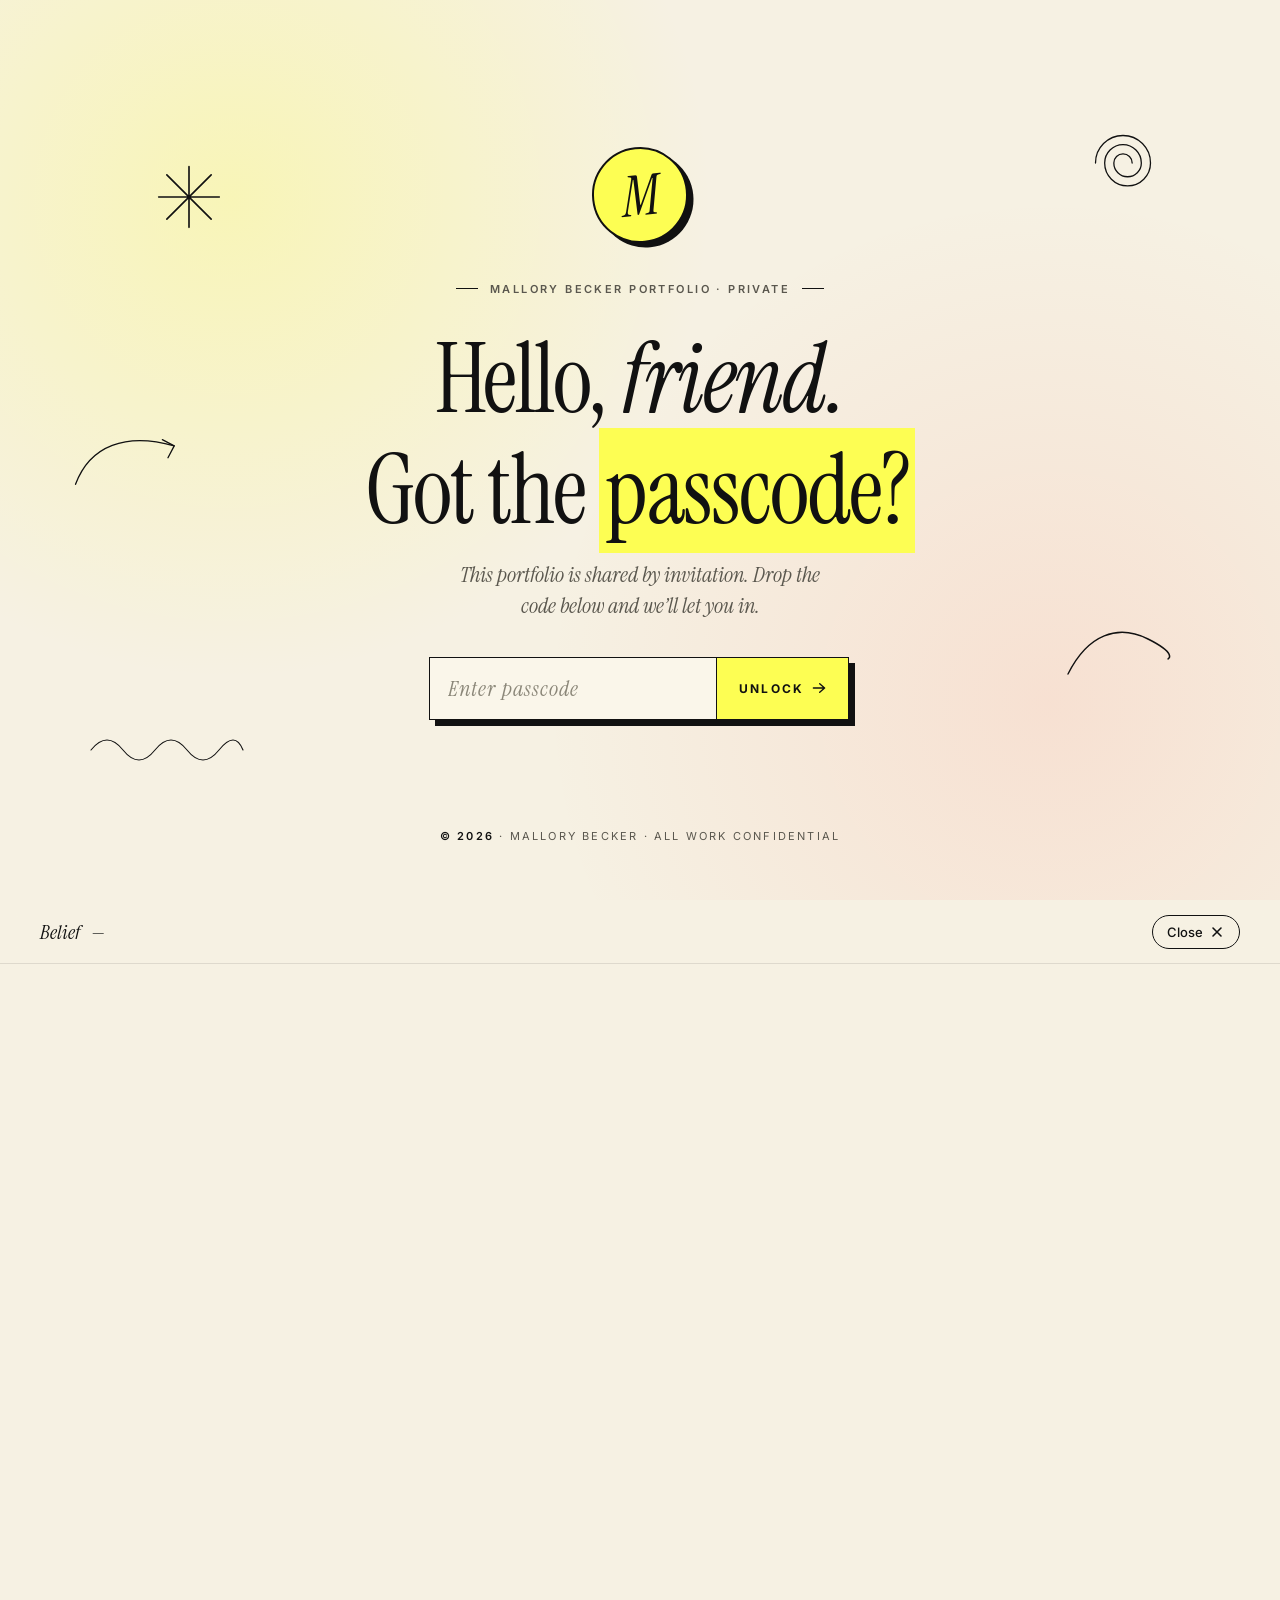
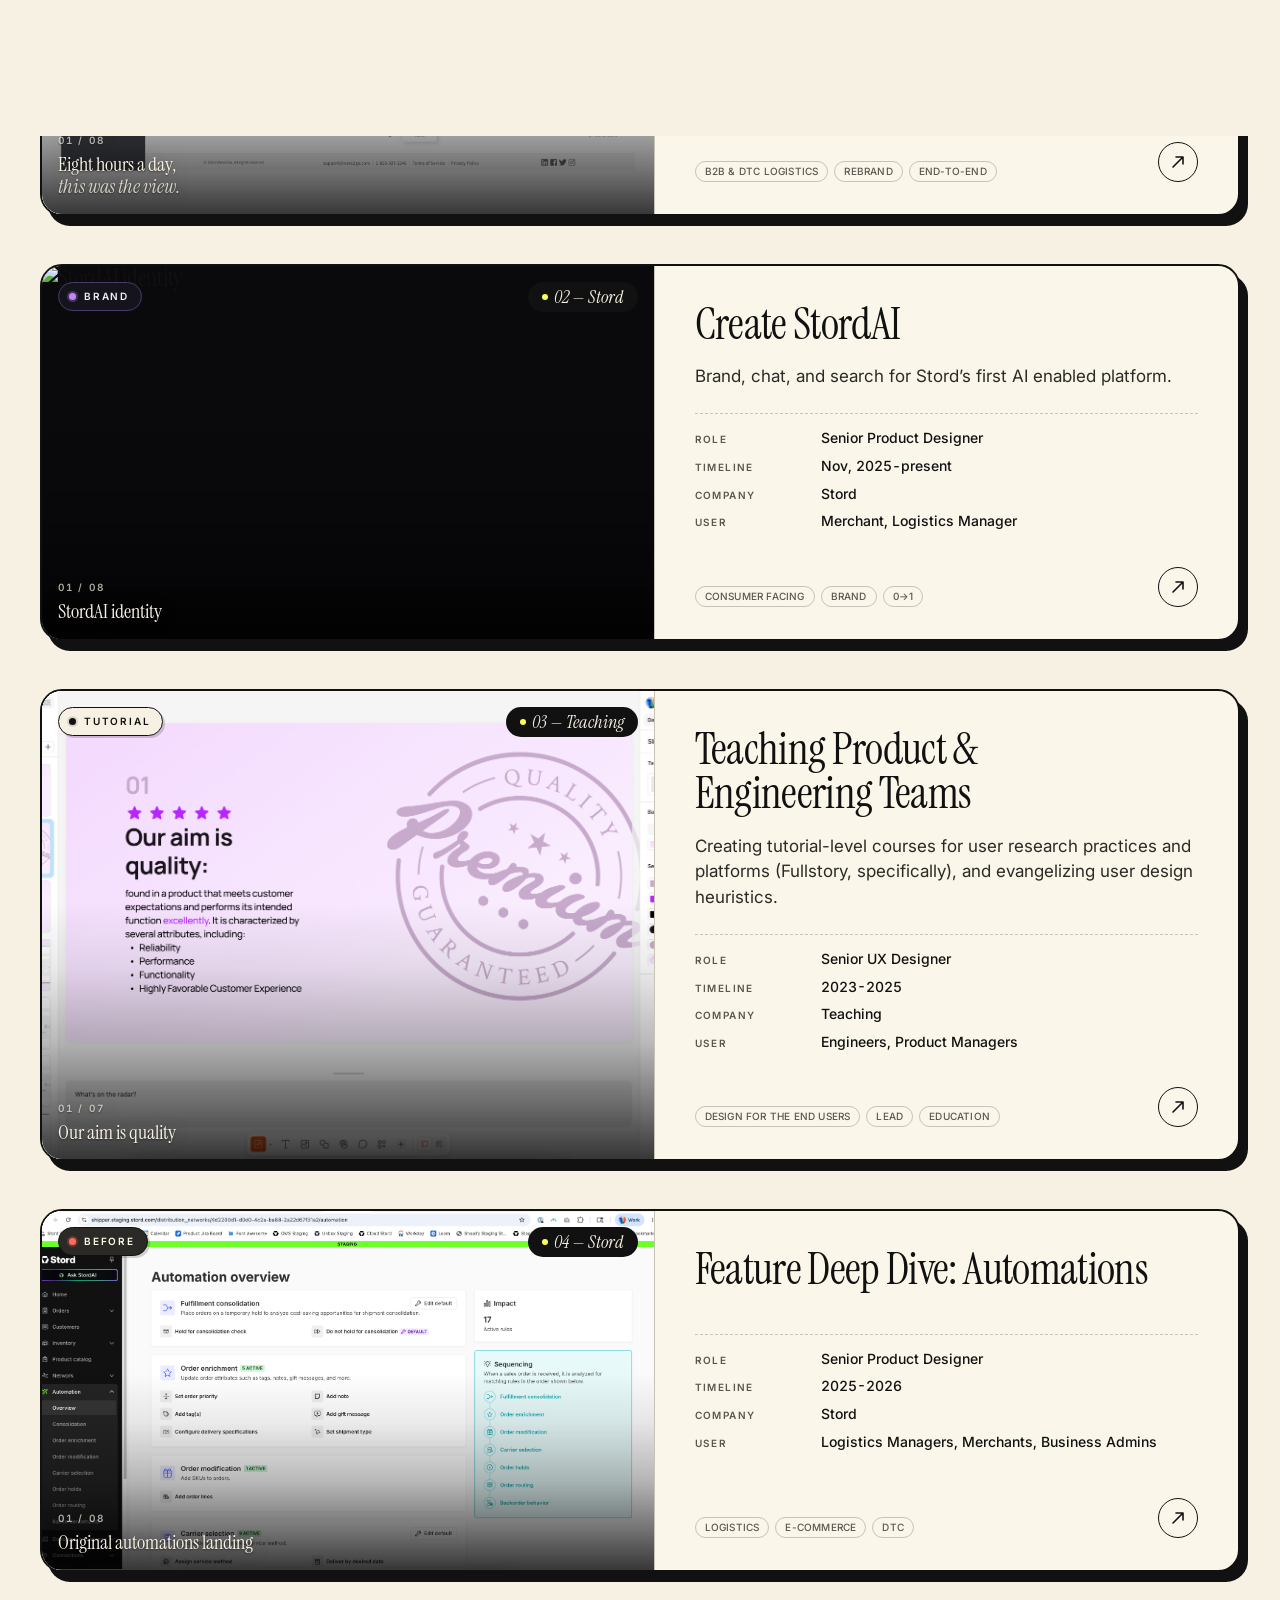
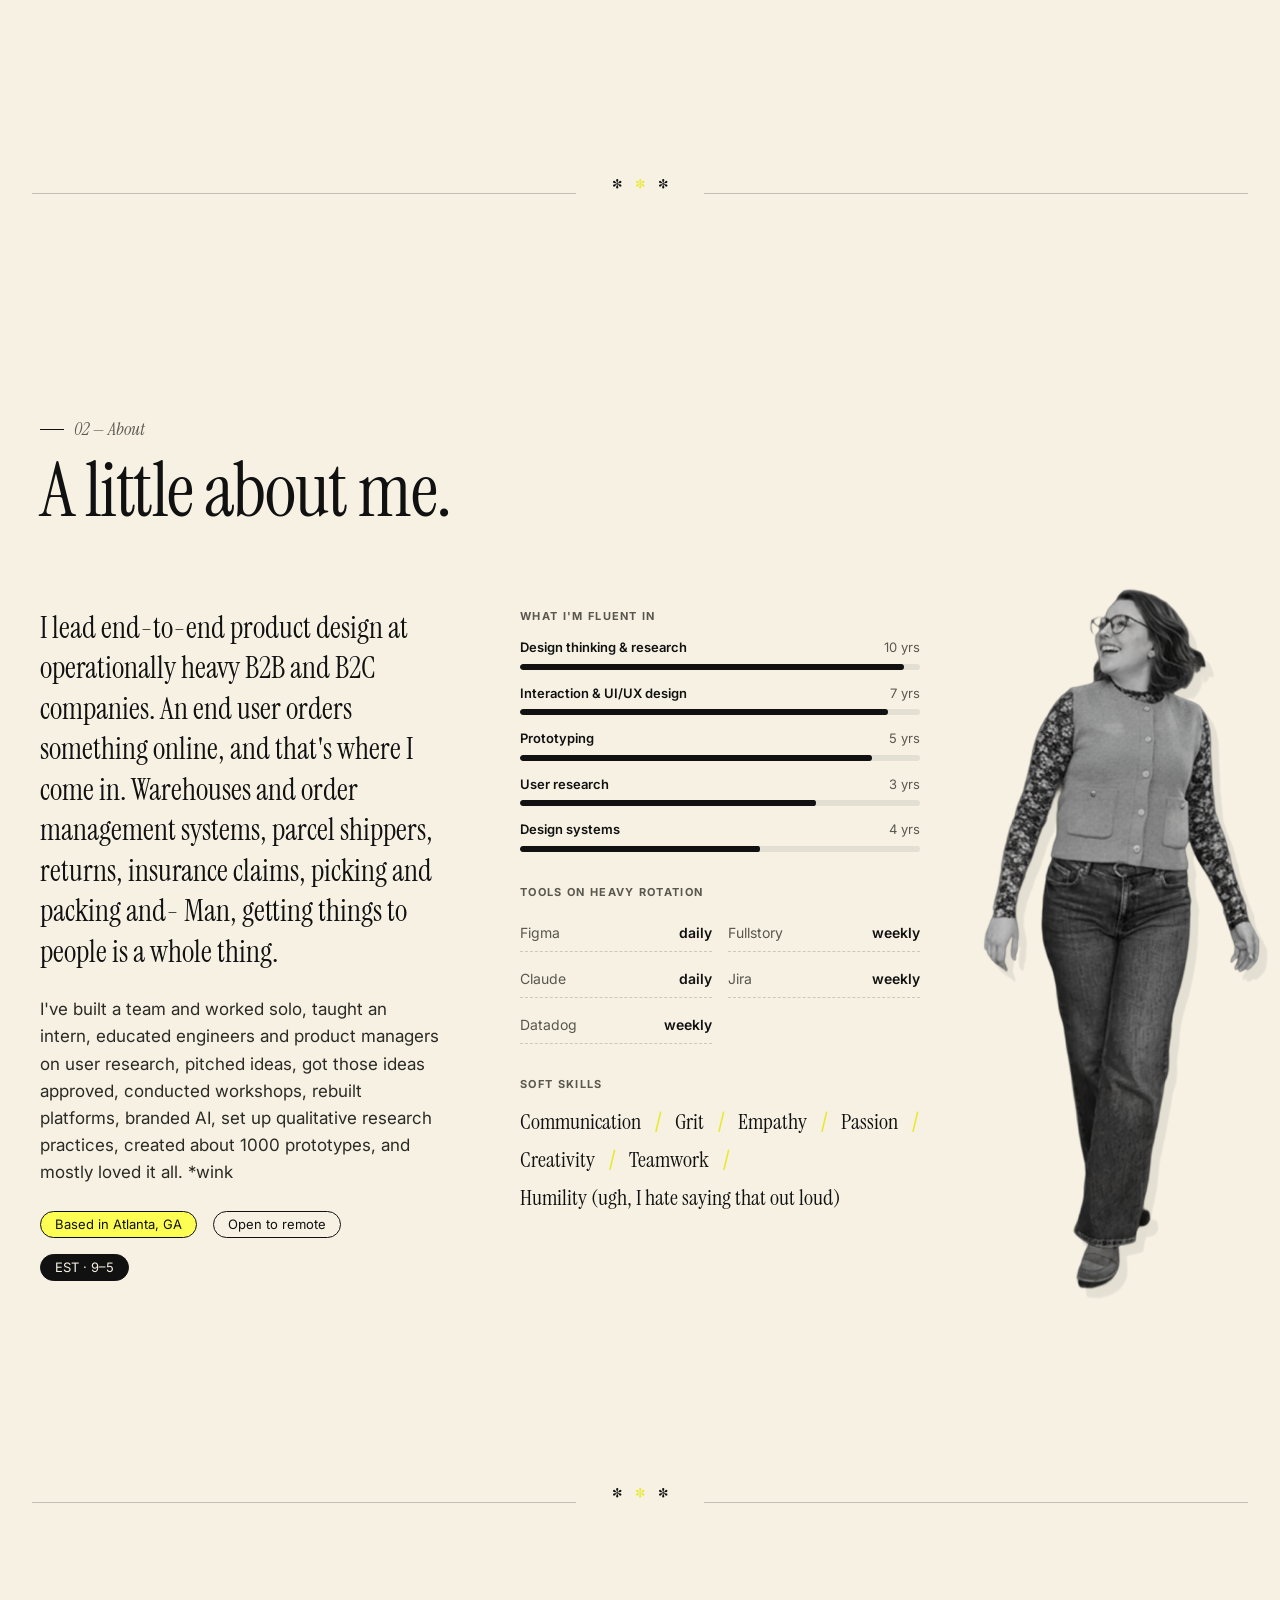
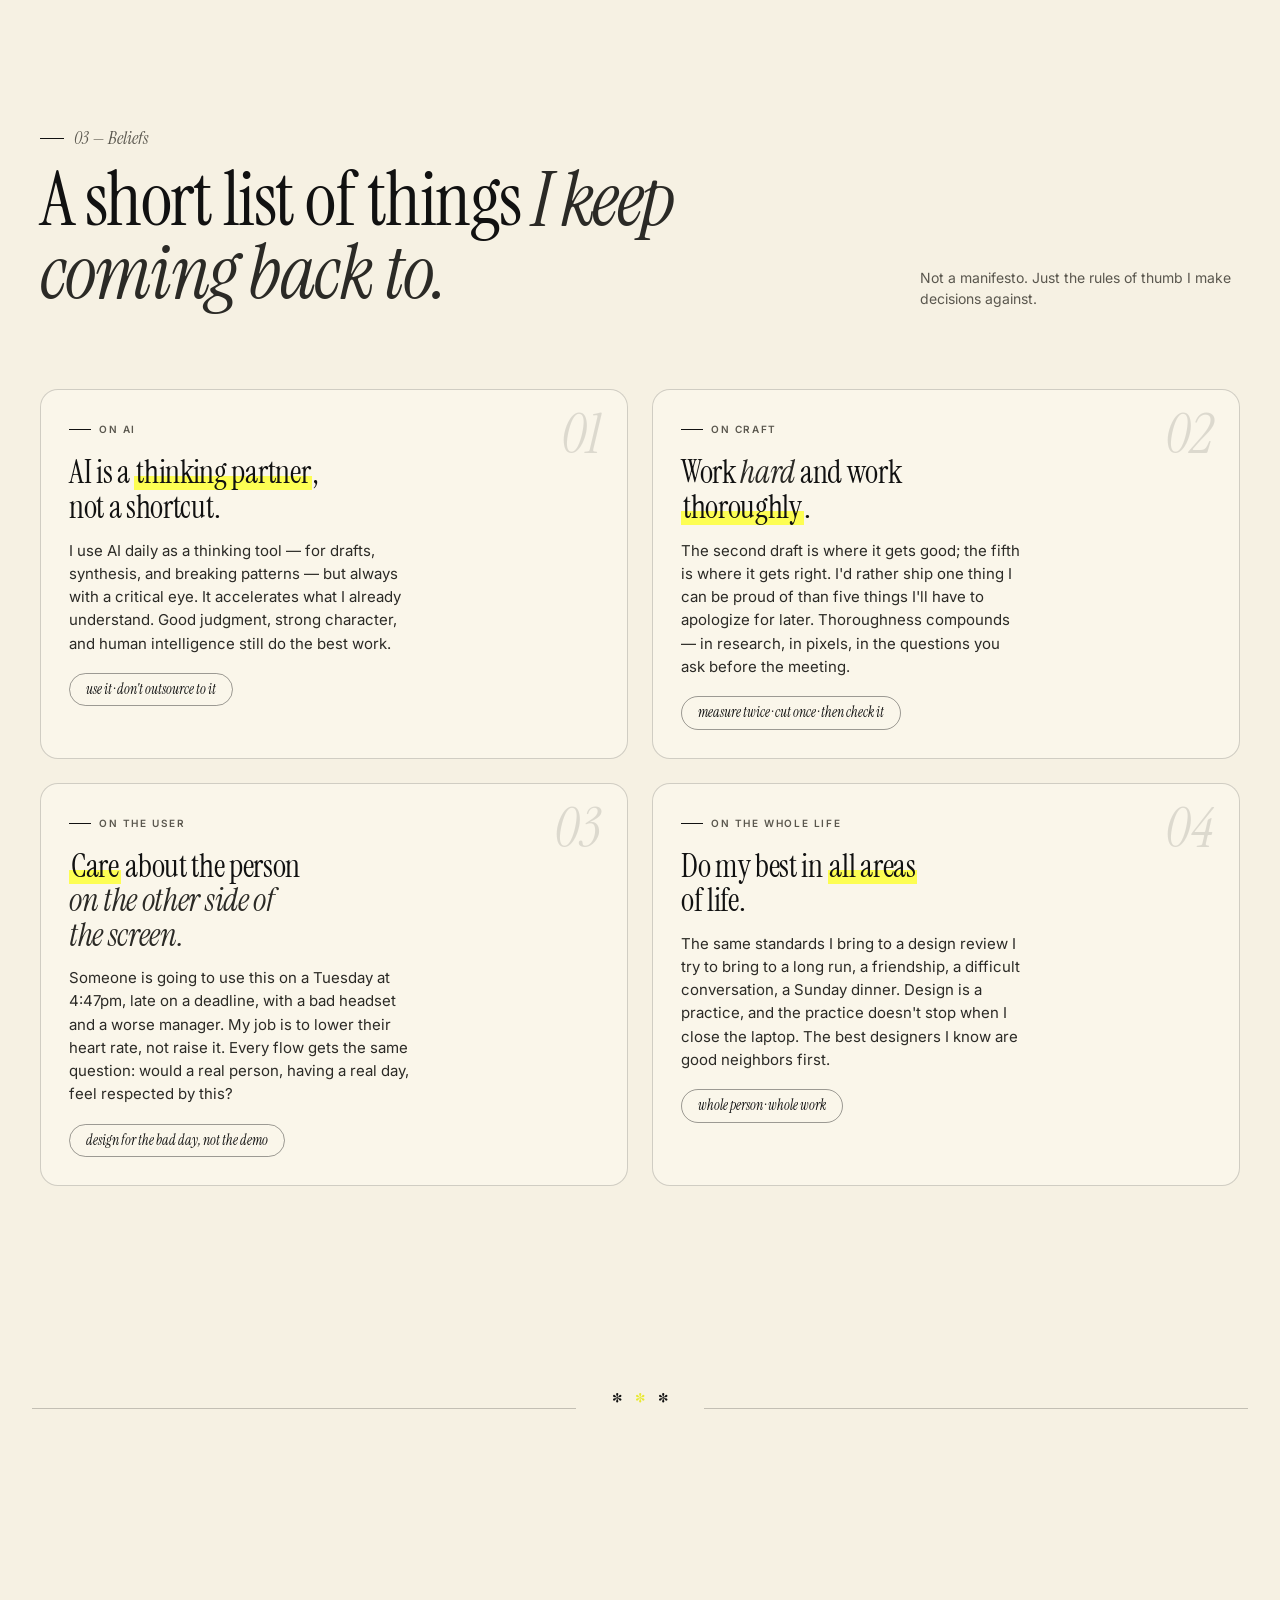
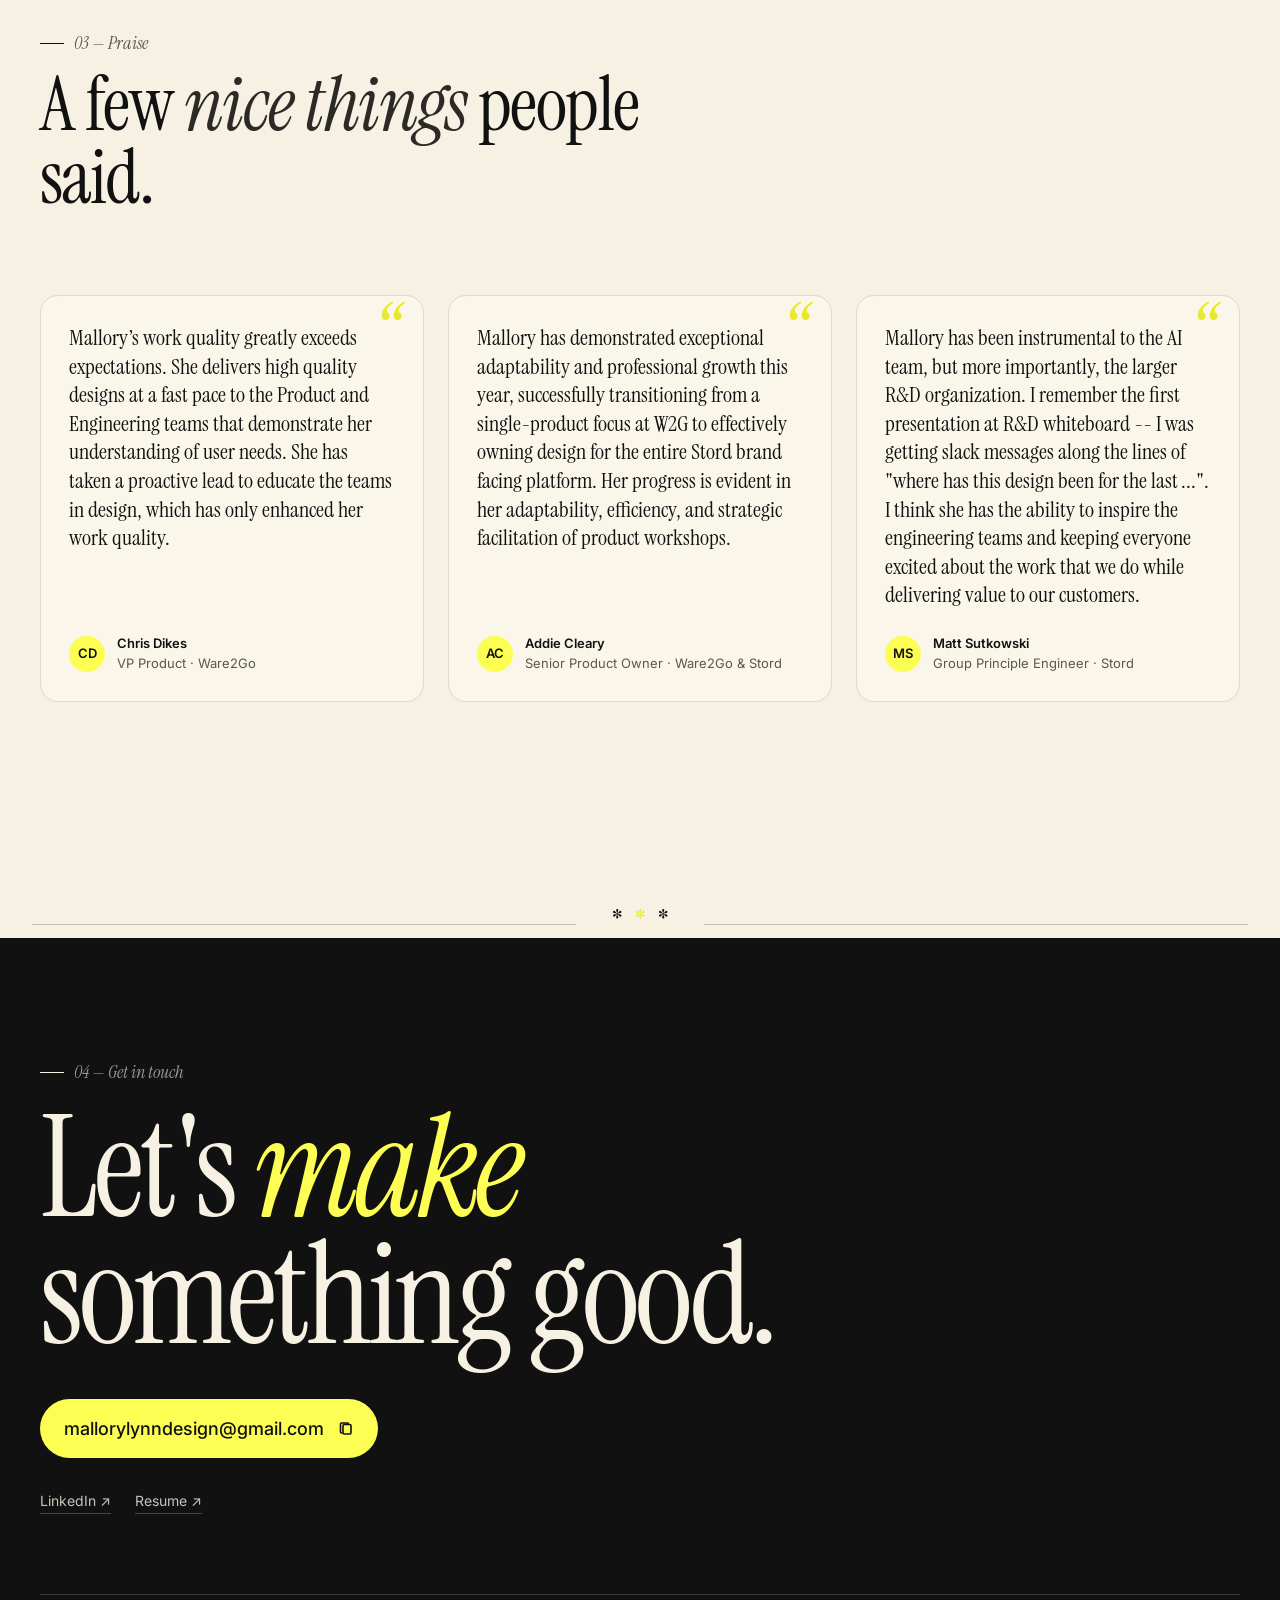
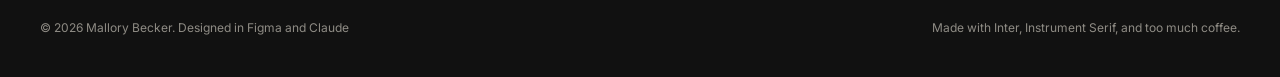
==== commit 879ec555: "website updates menu, animations, mobile things" ====
--- a/index.html
+++ b/index.html
@@ -58,12 +58,22 @@
 
   /* ---------- top nav ---------- */
   .nav {
-    position: sticky; top: 0; z-index: 50;
-    backdrop-filter: blur(8px);
-    -webkit-backdrop-filter: blur(8px);
-    background: rgba(246, 241, 227, 0.78);
-    border-bottom: 1px solid rgba(17,17,17,0.08);
-  }
+    position: sticky !important;
+    top: 0 !important;
+    z-index: 150;
+    display: block !important;
+    visibility: visible !important;
+    opacity: 1 !important;
+    transform: none !important;
+    backdrop-filter: blur(10px) saturate(140%);
+    -webkit-backdrop-filter: blur(10px) saturate(140%);
+    background: rgba(246, 241, 227, 0.94);
+    border-bottom: 1px solid rgba(17,17,17,0.12);
+    box-shadow: 0 1px 0 rgba(17,17,17,0.04), 0 8px 24px -16px rgba(17,17,17,0.18);
+  }
+  /* nav is sticky in flow — no body offset needed */
+  body { padding-top: 0; }
+  html { scroll-padding-top: 80px; }
   .nav .row {
     display: flex; align-items: center; justify-content: space-between;
     height: 64px; gap: 24px;
@@ -273,7 +283,9 @@
     .nav-drawer { display: block; }
   }
 
-  /* ---------- hero ---------- */
+  @media (max-width: 720px) {
+    .ticker { display: none; }
+  }
   .hero {
     padding: 48px 0 80px;
     position: relative;
@@ -996,10 +1008,14 @@
     .about .about-photo {
       position: relative;
       top: auto; right: auto;
-      width: 100%;
-      max-width: 260px;
-      margin: 0 auto -16px;
+      width: 280px;
+      margin: 0 auto;
       display: block;
+    }
+  }
+  @media (max-width: 720px) {
+    .about .about-photo {
+      display: none;
     }
   }
   .about p {
@@ -1175,7 +1191,7 @@
 
   /* ---------- project detail overlay ---------- */
   .overlay {
-    position: fixed; inset: 0;
+    position: fixed; top: 64px; left: 0; right: 0; bottom: 0;
     background: var(--paper);
     z-index: 100;
     transform: translateY(100%);
@@ -1203,6 +1219,37 @@
     color: var(--ink);
   }
   .overlay-bar .close:hover { background: var(--ink); color: var(--paper); }
+
+  /* floating close button — only on phone-size screens */
+  .overlay-fab-close {
+    display: none;
+    position: fixed;
+    right: 18px; bottom: 18px;
+    z-index: 110;
+    appearance: none;
+    width: 56px; height: 56px;
+    border-radius: 50%;
+    background: var(--ink);
+    color: var(--paper);
+    border: 2px solid var(--paper);
+    box-shadow: 0 8px 22px -8px rgba(0,0,0,0.5), 0 0 0 2px rgba(17,17,17,0.08);
+    cursor: pointer;
+    align-items: center;
+    justify-content: center;
+    padding: 0;
+    transition: transform .18s ease, background .18s ease;
+  }
+  .overlay-fab-close:hover { transform: translateY(-2px); background: var(--accent-2); }
+  .overlay-fab-close:active { transform: translateY(0); }
+  .overlay-fab-close svg { width: 20px; height: 20px; }
+
+  @media (max-width: 720px) {
+    /* unstick everything inside the overlay on phone — content stays in flow */
+    .overlay-bar { position: static; height: auto; padding: 14px 22px; }
+    .overlay-bar .close { display: none; }
+    body.project-open #ov-fab-close,
+    body.belief-open #bov-fab-close { display: inline-flex; }
+  }
 
   .detail { padding: 56px 40px 96px; }
   .detail-hero {
@@ -1926,6 +1973,9 @@
   }
   @media (max-width: 900px) { .case-body { grid-template-columns: 1fr; gap: 24px; } }
   .case-body .aside { position: sticky; top: 88px; align-self: start; }
+  @media (max-width: 900px) {
+    .case-body .aside { position: static; top: auto; }
+  }
   .case-body .aside h4 {
     font-size: 10px; text-transform: uppercase; letter-spacing: 0.16em;
     font-weight: 600; color: var(--muted); margin: 0 0 12px;
@@ -3238,7 +3288,7 @@
       <span data-tweak="brandFirst">Mallory</span> <i data-tweak="brandLast">Becker</i>
     </a>
     <ul>
-      <li><a class="link active" data-section="work" href="#work">Work</a></li>
+      <li><a class="link" data-section="work" href="#work">Work</a></li>
       <li><a class="link" data-section="about" href="#about">About</a></li>
       <li><a class="link" data-section="beliefs" href="#beliefs">Beliefs</a></li>
       <li><a class="link" data-section="praise" href="#praise">Praise</a></li>
@@ -3257,7 +3307,7 @@
 <div class="nav-scrim" id="navScrim" aria-hidden="true"></div>
 <nav class="nav-drawer" id="navDrawer" aria-label="Mobile menu" aria-hidden="true">
   <ul>
-    <li><a class="link active" data-section="work" href="#work">Work</a></li>
+    <li><a class="link" data-section="work" href="#work">Work</a></li>
     <li><a class="link" data-section="about" href="#about">About</a></li>
     <li><a class="link" data-section="beliefs" href="#beliefs">Beliefs</a></li>
     <li><a class="link" data-section="praise" href="#praise">Praise</a></li>
@@ -3412,8 +3462,6 @@
           <li><span>Claude</span><b>daily</b></li>
           <li><span>Jira</span><b>weekly</b></li>
           <li><span>Datadog</span><b>weekly</b></li>
-          <li><span>
-</span><b>weekly</b></li>
         </ul>
 
         <h4 style="margin-top: 8px;">SOFT SKILLS</h4>
@@ -3575,6 +3623,9 @@
     <!-- injected -->
   </div>
 </div>
+<button class="overlay-fab-close" id="ov-fab-close" type="button" aria-label="Close project" data-target="project">
+  <svg viewBox="0 0 14 14" fill="none" stroke="currentColor" stroke-width="2" stroke-linecap="round"><path d="M2 2l10 10M12 2l-10 10"/></svg>
+</button>
 
 <!-- =================================== OVERLAY (belief detail) =================================== -->
 <div class="overlay" id="belief-overlay" aria-hidden="true">
@@ -3589,6 +3640,9 @@
     <!-- injected -->
   </div>
 </div>
+<button class="overlay-fab-close" id="bov-fab-close" type="button" aria-label="Close belief" data-target="belief">
+  <svg viewBox="0 0 14 14" fill="none" stroke="currentColor" stroke-width="2" stroke-linecap="round"><path d="M2 2l10 10M12 2l-10 10"/></svg>
+</button>
 
 <!-- =================================== LIGHTBOX (bento gallery) =================================== -->
 <div class="bento-lightbox" id="bento-lightbox" aria-hidden="true" role="dialog" aria-modal="true" aria-label="Image preview">
@@ -4373,6 +4427,7 @@
   overlay.setAttribute('aria-hidden', 'false');
   overlay.scrollTop = 0;
   document.body.style.overflow = 'hidden';
+  document.body.classList.add('project-open');
 
   // boot the embedded slideshow if present
   const ds = detailEl.querySelector('.detail-slideshow');
@@ -4395,6 +4450,7 @@
   overlay.classList.remove('open');
   overlay.setAttribute('aria-hidden', 'true');
   document.body.style.overflow = '';
+  document.body.classList.remove('project-open');
   if (detailSlideshowStop) { try { detailSlideshowStop(); } catch (e) {} detailSlideshowStop = null; }
 }
 
@@ -4446,6 +4502,28 @@
   }
 });
 document.getElementById('ov-close').addEventListener('click', closeProject);
+document.getElementById('ov-fab-close').addEventListener('click', closeProject);
+
+/* ------------------ Any nav link click while overlay is open: close it first, then scroll ------------------ */
+document.querySelectorAll('.nav a.link[data-section], .nav-drawer a.link[data-section]').forEach(link => {
+  link.addEventListener('click', (e) => {
+    const target = link.getAttribute('href');
+    if (!target || !target.startsWith('#')) return;
+    const overlay   = document.getElementById('overlay');
+    const beliefOv  = document.getElementById('belief-overlay');
+    const openProj  = overlay && overlay.classList.contains('open');
+    const openBlf   = beliefOv && beliefOv.classList.contains('open');
+    if (!openProj && !openBlf) return; // normal anchor behavior
+    e.preventDefault();
+    if (openProj) closeProject();
+    if (openBlf)  closeBelief();
+    // wait for the overlay slide-out, then smooth-scroll to the section
+    setTimeout(() => {
+      const el = document.querySelector(target);
+      if (el) el.scrollIntoView({ behavior: 'smooth', block: 'start' });
+    }, 480);
+  });
+});
 document.addEventListener('keydown', (e) => {
   if (e.key === 'Escape' && !document.getElementById('bento-lightbox').classList.contains('open')) closeProject();
   if (e.key === 'ArrowRight' && overlay.classList.contains('open')) {
@@ -4496,6 +4574,7 @@
   beliefOverlay.setAttribute('aria-hidden', 'false');
   beliefOverlay.scrollTop = 0;
   document.body.style.overflow = 'hidden';
+  document.body.classList.add('belief-open');
 
   const nextBtn = document.getElementById('bd-next-btn');
   if (nextBtn) nextBtn.addEventListener('click', () => openBelief(nextIdx));
@@ -4504,6 +4583,7 @@
 function closeBelief() {
   beliefOverlay.classList.remove('open');
   beliefOverlay.setAttribute('aria-hidden', 'true');
+  document.body.classList.remove('belief-open');
   if (!overlay.classList.contains('open')) document.body.style.overflow = '';
 }
 
@@ -4520,6 +4600,7 @@
 });
 
 document.getElementById('bov-close').addEventListener('click', closeBelief);
+document.getElementById('bov-fab-close').addEventListener('click', closeBelief);
 document.addEventListener('keydown', (e) => {
   if (!beliefOverlay.classList.contains('open')) return;
   if (e.key === 'Escape') closeBelief();
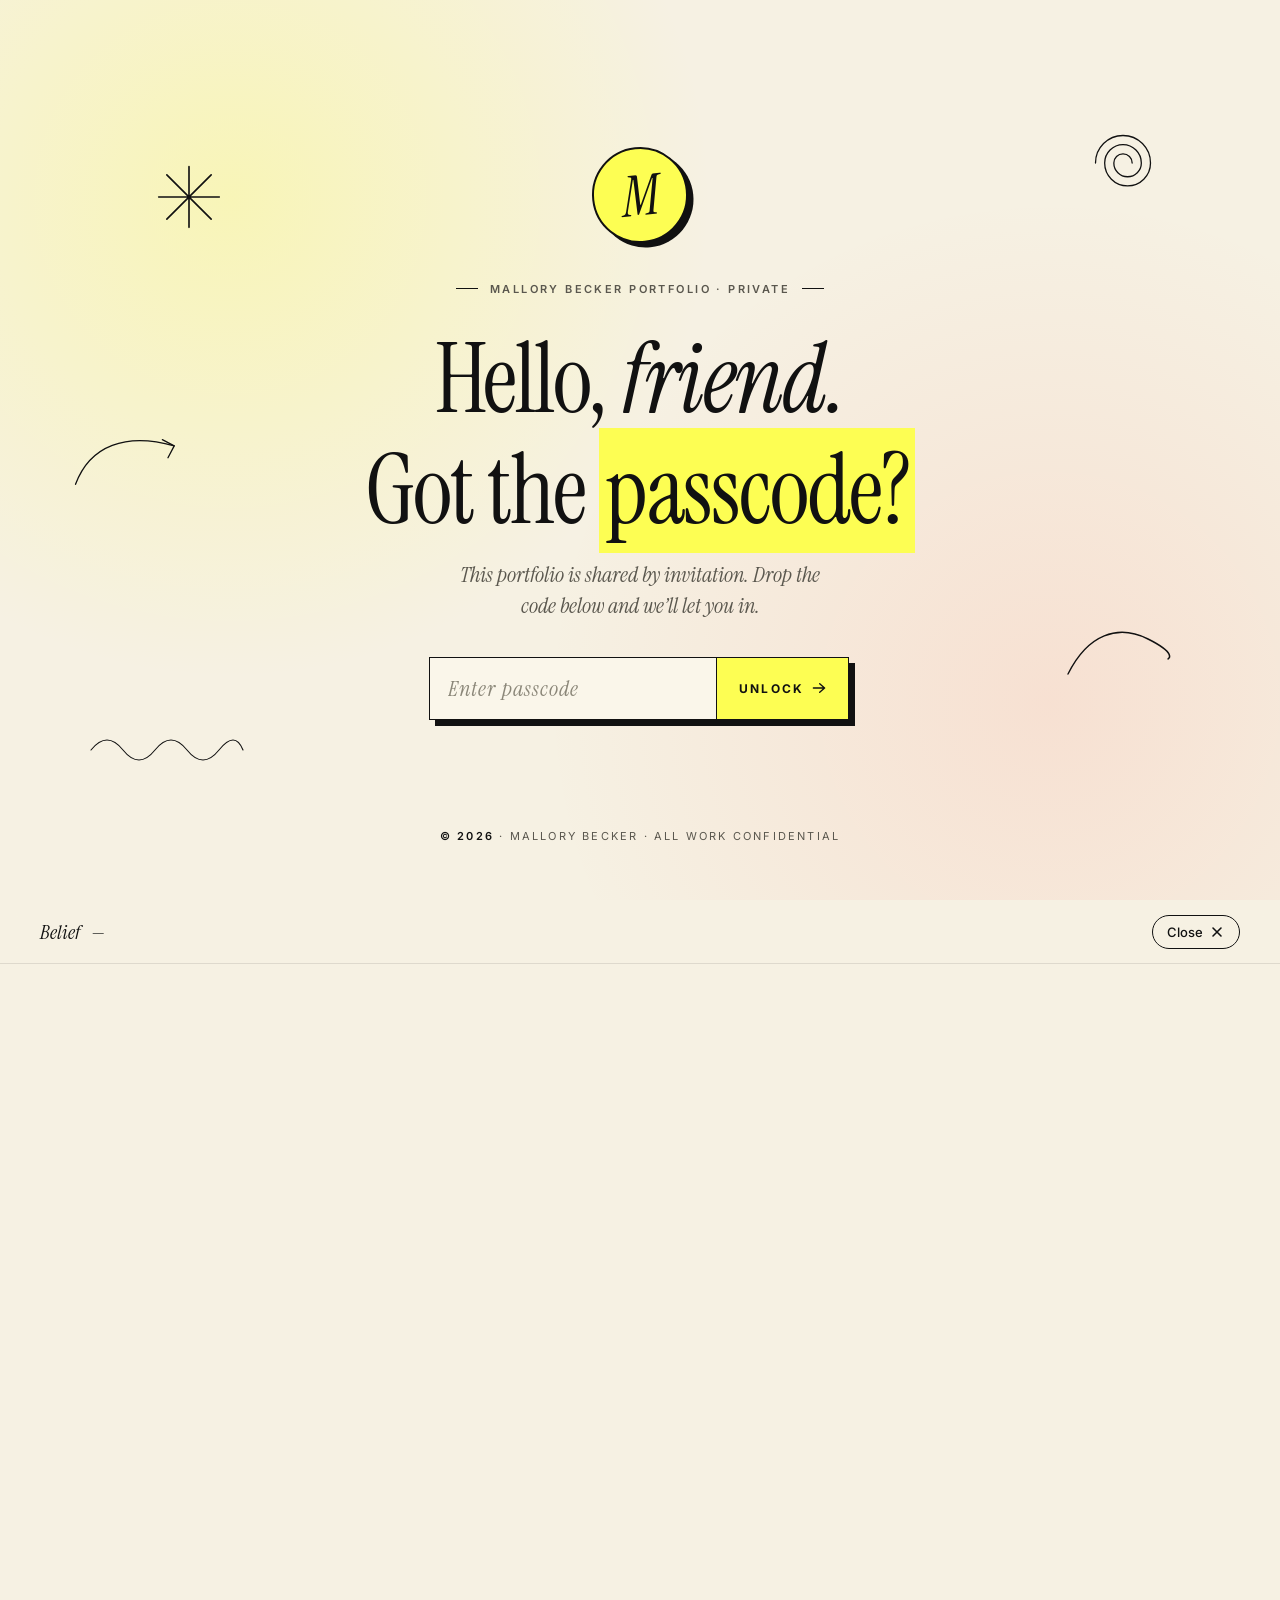
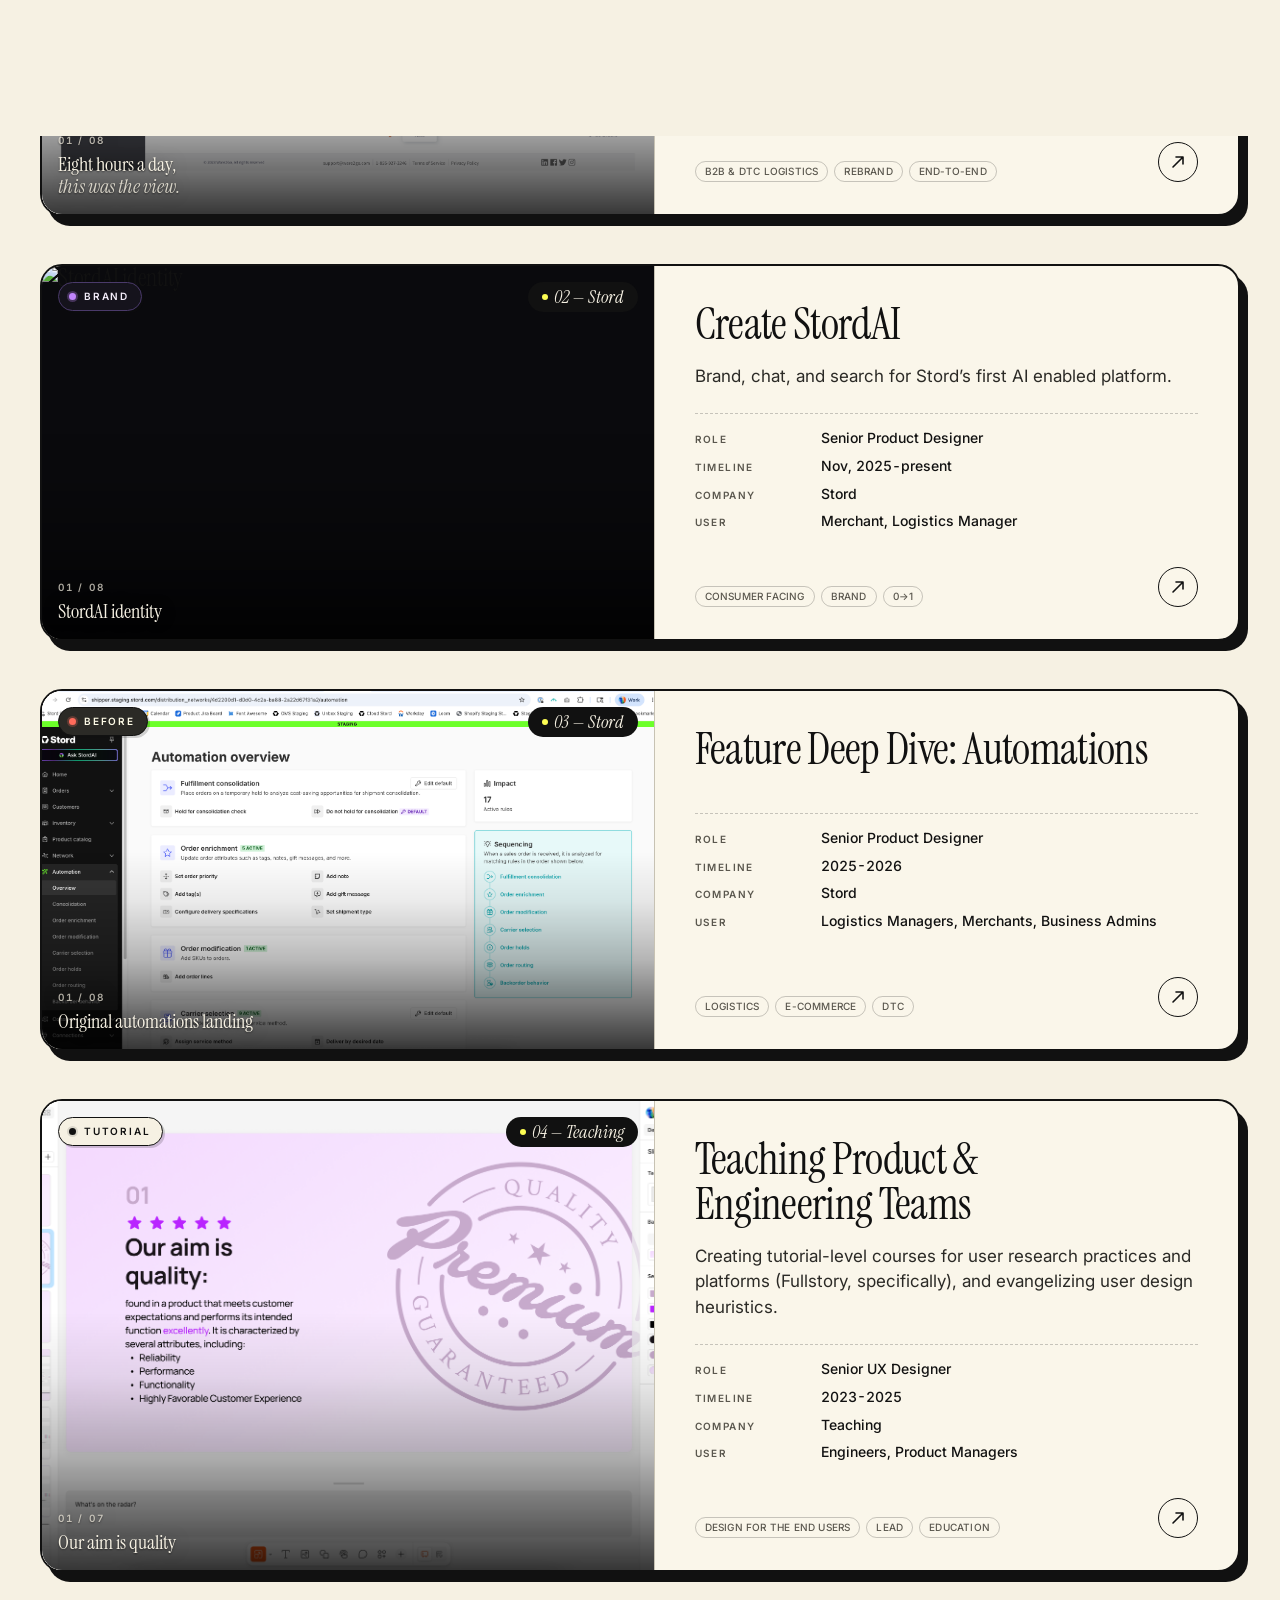
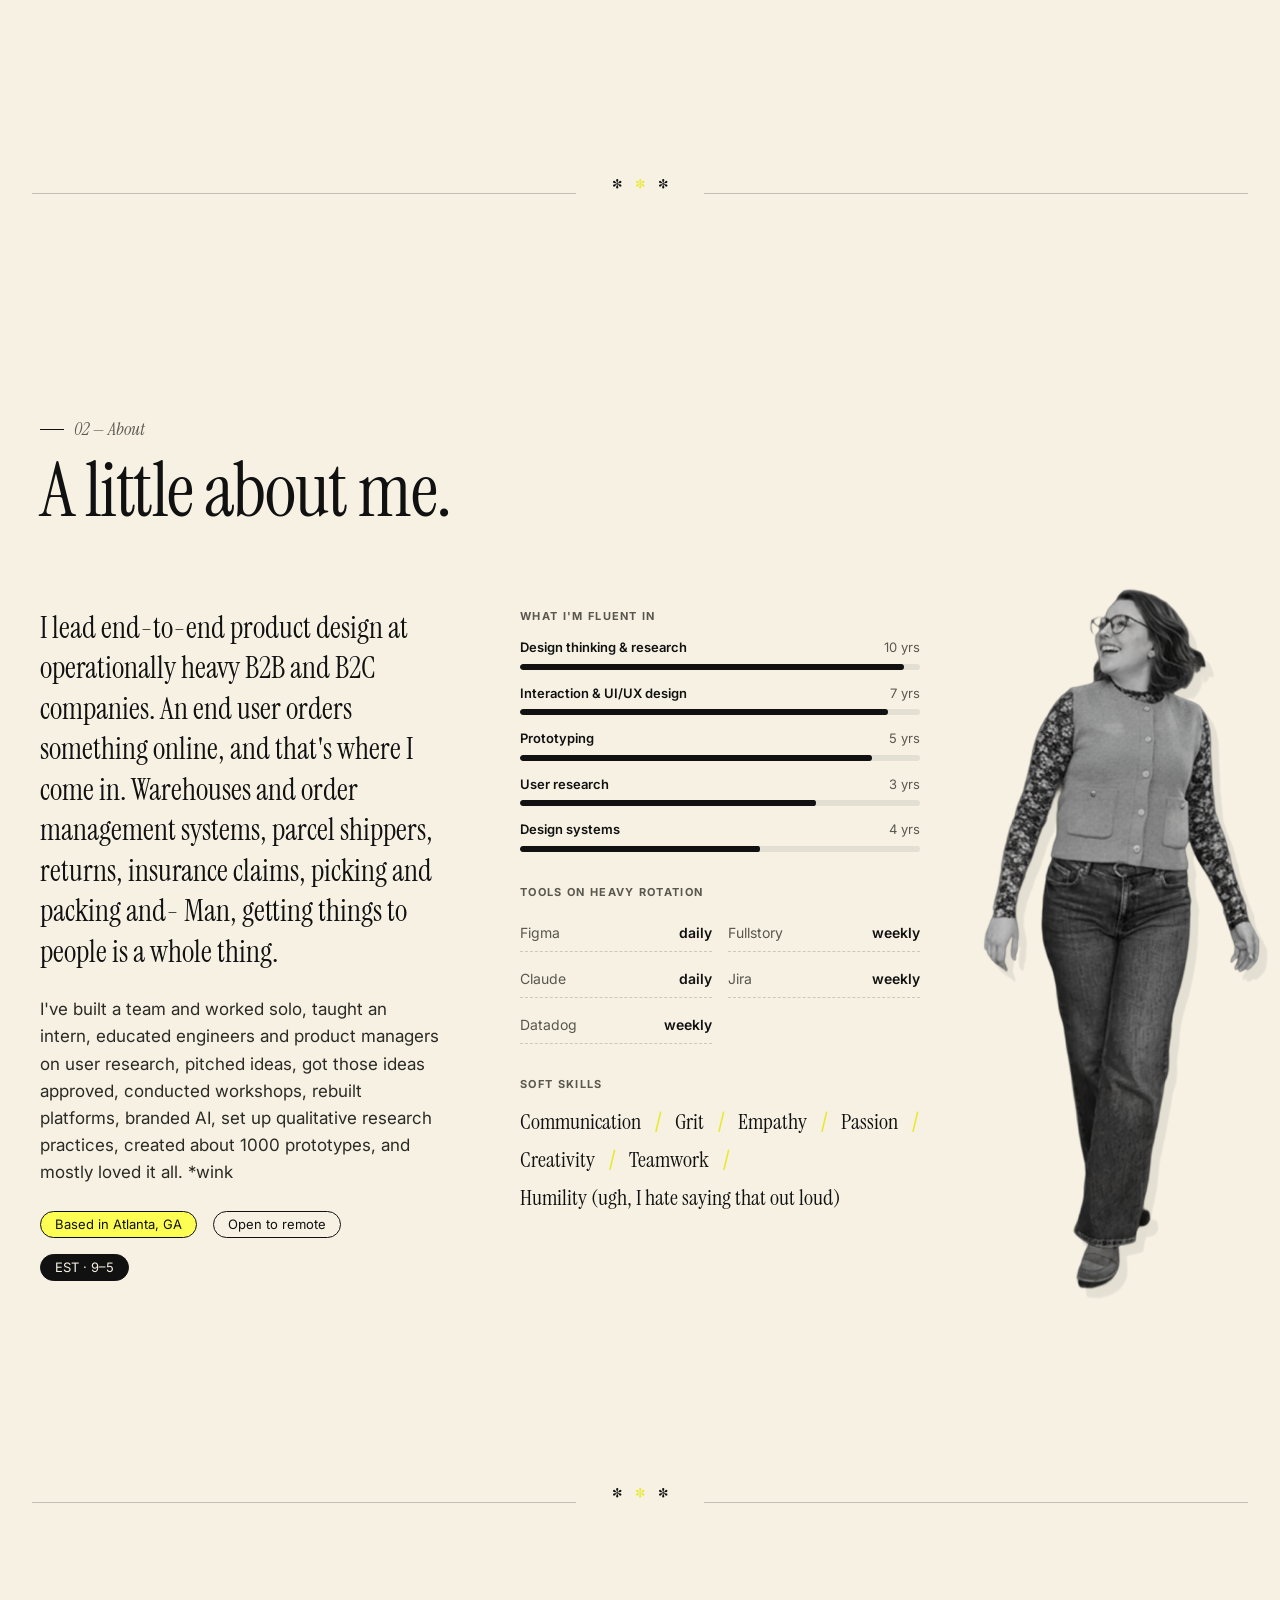
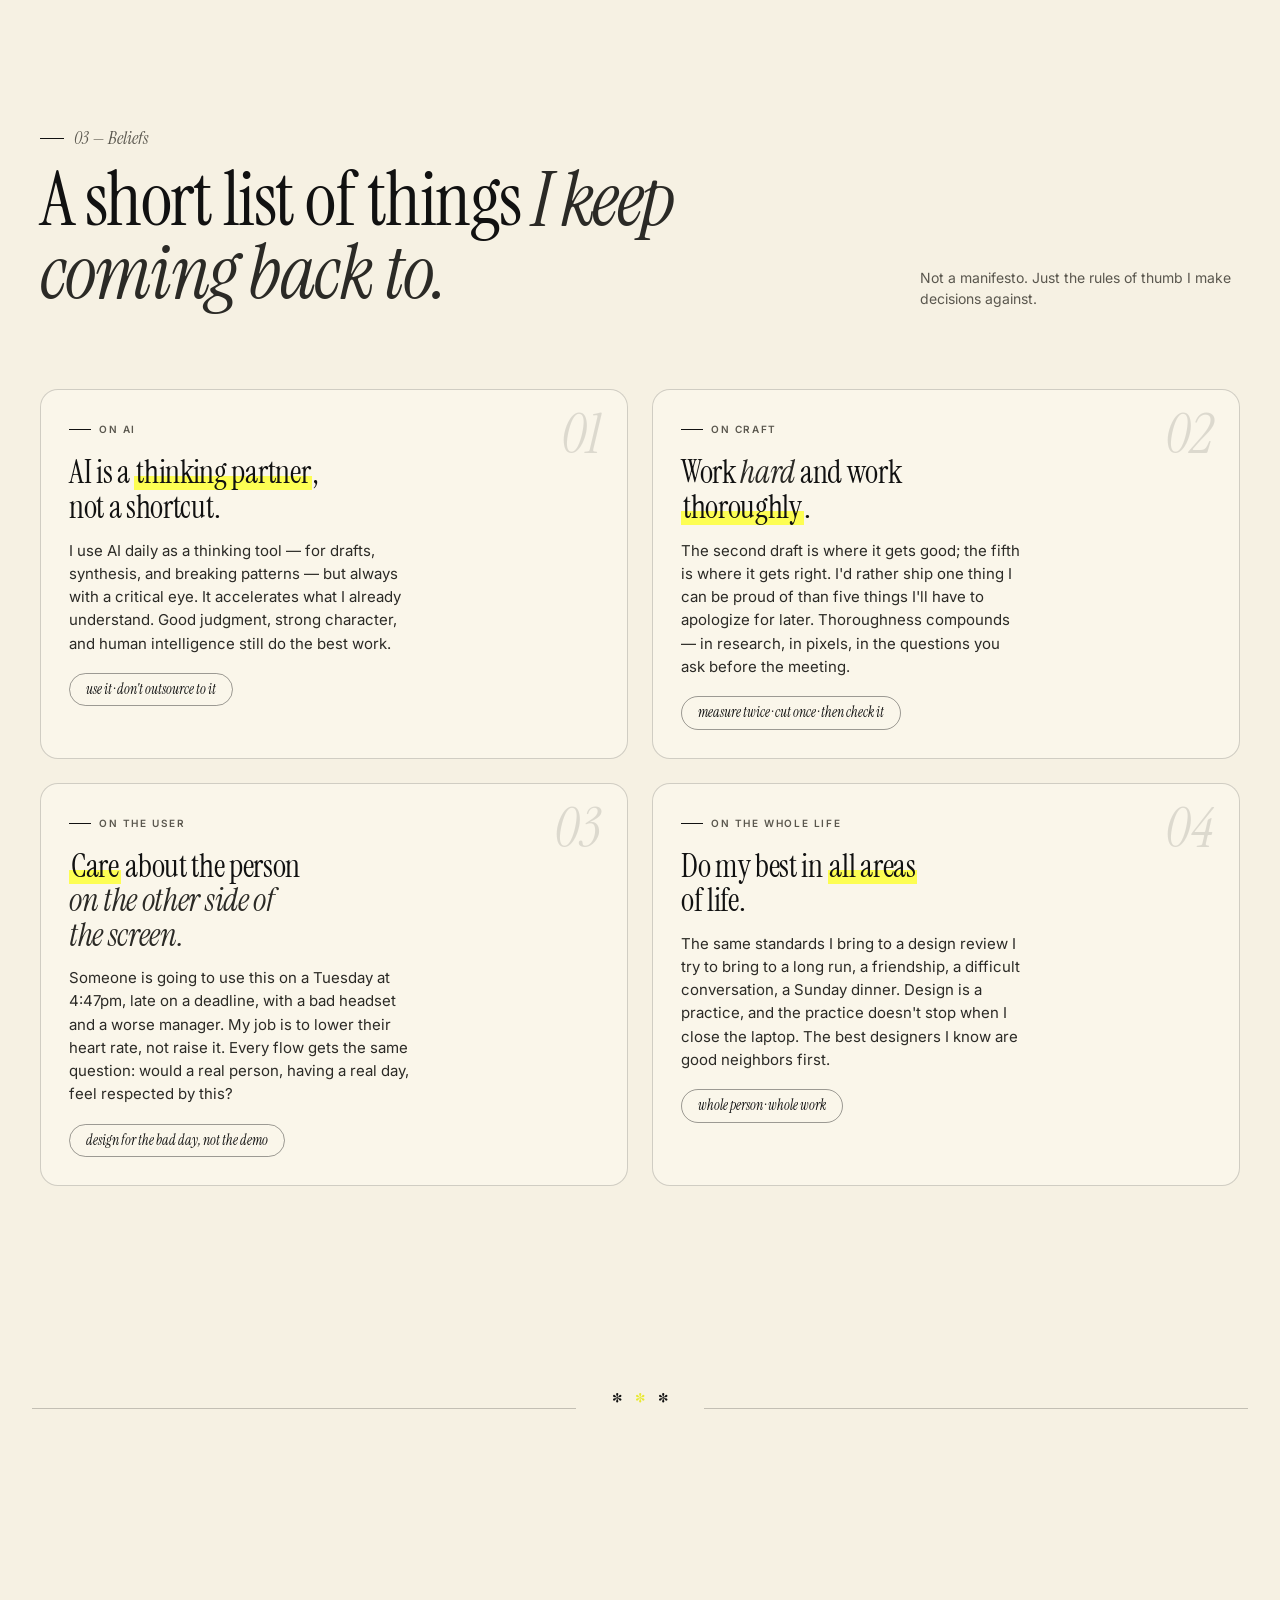
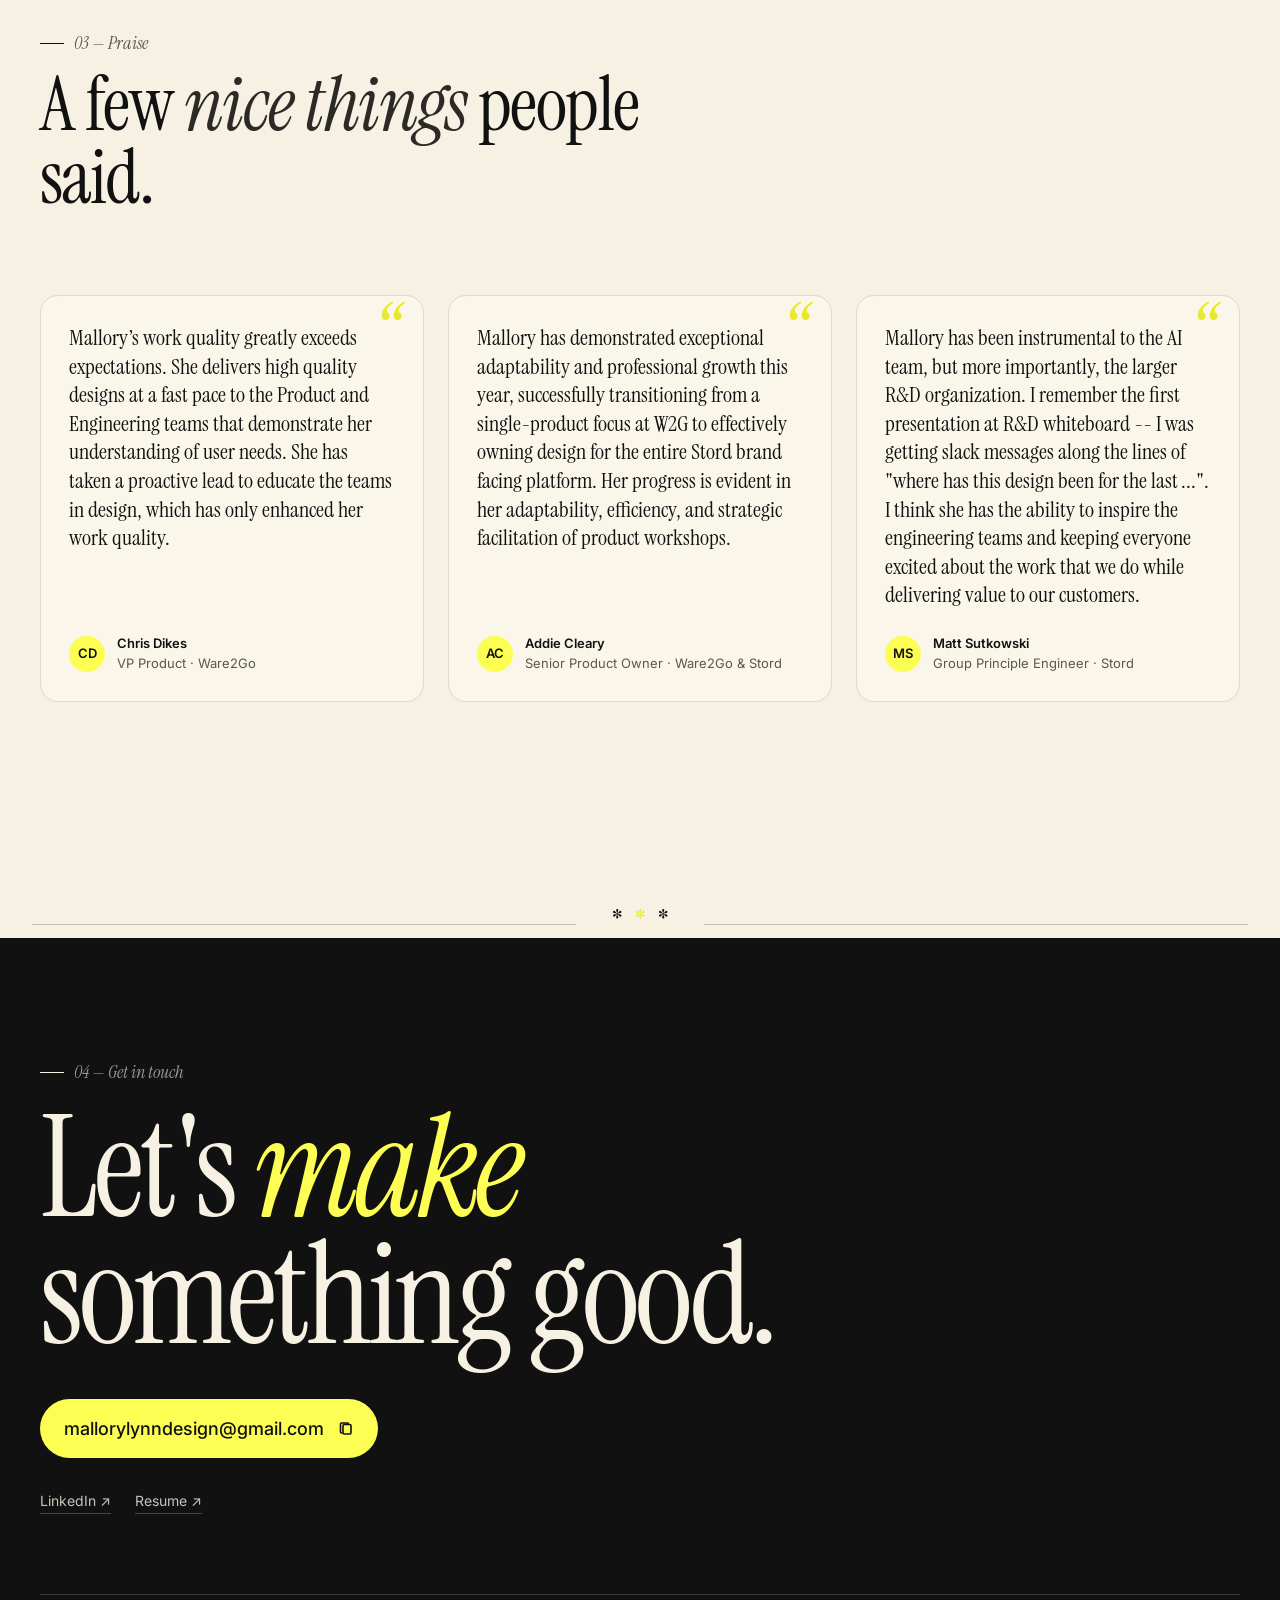
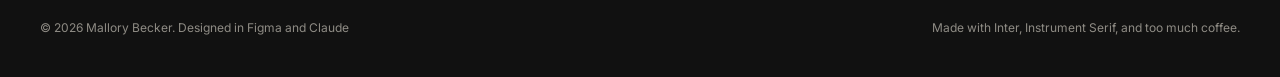
==== commit cc9f7faf: "new project new project and mobile fixes" ====
--- a/index.html
+++ b/index.html
@@ -202,7 +202,7 @@
     border-radius: 20px;
     box-shadow: 10px 14px 0 var(--ink), 0 30px 60px -20px rgba(0,0,0,0.25);
     padding: 16px;
-    z-index: 55;
+    z-index: 200;
     opacity: 0;
     visibility: hidden;
     transform: translateY(-12px) scale(0.96);
@@ -269,7 +269,7 @@
     position: fixed; inset: 0;
     background: rgba(17,17,17,0.32);
     backdrop-filter: blur(2px);
-    z-index: 54;
+    z-index: 199;
     opacity: 0;
     visibility: hidden;
     transition: opacity .25s ease, visibility .25s;
@@ -1671,6 +1671,85 @@
   @keyframes ds-prog { from { transform: scaleX(0); } to { transform: scaleX(1); } }
   .detail-slideshow.paused .ds-progress span.active::after { animation-play-state: paused; }
 
+  /* ---------- detail-slideshow: phone layout ---------- */
+  /* On phones the 16:9 / 4:3 theater is too short to show the image AND
+     read the caption. Restack: large square image area up top, caption
+     text in its own panel below, controls pinned to the bottom. */
+  @media (max-width: 720px) {
+    .detail-slideshow {
+      aspect-ratio: auto;
+      height: auto;
+      min-height: 0;
+      border-radius: 14px;
+      margin: 8px 0 40px;
+    }
+    /* limit the background grain/vignette to the image area only */
+    .detail-slideshow::before {
+      inset: 0 0 auto 0;
+      height: auto;
+      aspect-ratio: 1 / 1;
+    }
+    /* image frame becomes a sized, in-flow box */
+    .detail-slideshow .ds-frame {
+      position: relative;
+      inset: auto;
+      width: 100%;
+      aspect-ratio: 1 / 1;
+      padding: 56px 16px 16px;
+    }
+    .detail-slideshow .ds-slide {
+      inset: 56px 16px 16px;
+    }
+    .detail-slideshow .ds-slide img {
+      max-width: 100%;
+      max-height: 100%;
+      width: auto;
+      height: auto;
+    }
+    /* caption rail becomes a flow section below the image */
+    .detail-slideshow .ds-caprail {
+      position: relative;
+      inset: auto;
+      background: linear-gradient(180deg, rgba(14,13,11,0) 0%, rgba(14,13,11,0.4) 12%, #0e0d0b 30%);
+      padding: 22px 20px 96px;
+      pointer-events: auto;
+      min-height: 240px;
+    }
+    /* keep captions absolutely stacked so the crossfade still works
+       (one .active visible, others opacity:0 overlapping) — without this
+       all 8 caption blocks pile up in flow and create a huge empty gap */
+    .detail-slideshow .ds-cap {
+      position: absolute;
+      left: 20px; right: 20px;
+      top: 22px; bottom: auto;
+      max-width: 100%;
+      padding: 0;
+      gap: 12px;
+      pointer-events: auto;
+    }
+    .detail-slideshow .ds-cap h3 {
+      font-size: 22px;
+      line-height: 1.18;
+      max-width: 100%;
+    }
+    /* hide the side nav arrows on phones; the dock has prev/next */
+    .detail-slideshow .ds-nav { display: none; }
+    .detail-slideshow .ds-watermark { display: none; }
+    /* progress sits just above the dock */
+    .detail-slideshow .ds-progress {
+      left: 18px; right: 18px;
+      bottom: 70px;
+    }
+    .detail-slideshow .ds-dock {
+      bottom: 18px;
+    }
+    /* topbar stays absolute over the image area */
+    .detail-slideshow .ds-topbar {
+      padding: 12px 16px;
+      background: linear-gradient(180deg, rgba(14,13,11,0.7) 0%, rgba(14,13,11,0) 100%);
+    }
+  }
+
   /* user feedback block — sits inside detail-meta, full width */
   .feedback-block {
     grid-column: 1 / -1;
@@ -1813,6 +1892,81 @@
   @media (max-width: 720px) {
     .screen-grid { grid-template-columns: repeat(2,1fr); }
     .screen-grid .frame.tall, .screen-grid .frame.wide, .screen-grid .frame.sq { grid-column: span 2; aspect-ratio: 1 / 1; grid-row: auto; }
+  }
+
+  /* ---------- case-hero work-in-progress panel ---------- */
+  .case-hero.wip {
+    aspect-ratio: auto;
+    background: var(--paper);
+    border: 1px solid var(--ink);
+    box-shadow: 6px 6px 0 var(--ink);
+    overflow: hidden;
+    display: block;
+    border-radius: 0;
+  }
+  .case-hero.wip .wip-stripes {
+    height: 18px;
+    background: repeating-linear-gradient(135deg, var(--pop) 0 22px, #111 22px 44px);
+    border-bottom: 1px solid var(--ink);
+  }
+  .case-hero.wip .wip-stripes.bottom { border-top: 1px solid var(--ink); border-bottom: 0; }
+  .case-hero.wip .wip-body {
+    display: grid;
+    grid-template-columns: 200px 1fr;
+    gap: 36px;
+    align-items: center;
+    padding: 40px 44px;
+  }
+  @media (max-width: 720px) {
+    .case-hero.wip .wip-body { grid-template-columns: 1fr; gap: 22px; padding: 28px 22px; }
+  }
+  .case-hero.wip .wip-mark {
+    width: 160px; height: 160px;
+    border: 2px solid var(--ink);
+    border-radius: 50%;
+    display: flex; flex-direction: column; align-items: center; justify-content: center;
+    background: var(--pop); color: var(--ink);
+    box-shadow: 4px 4px 0 var(--ink);
+    transform: rotate(-6deg);
+  }
+  .case-hero.wip .wip-mark svg { width: 56px; height: 56px; }
+  .case-hero.wip .wip-mark .wip-stamp {
+    font-family: var(--sans); font-size: 11px; font-weight: 700;
+    text-transform: uppercase; letter-spacing: 0.18em; margin-top: 6px;
+  }
+  .case-hero.wip .wip-eyebrow {
+    font-size: 11px; text-transform: uppercase; letter-spacing: 0.16em;
+    color: var(--muted); font-weight: 600;
+    display: flex; align-items: center; gap: 10px;
+    margin-bottom: 12px;
+  }
+  .case-hero.wip .wip-eyebrow::before {
+    content: ""; width: 22px; height: 1px; background: var(--ink);
+  }
+  .case-hero.wip h3 {
+    font-family: var(--serif); font-weight: 400;
+    font-size: clamp(26px, 3.2vw, 36px);
+    line-height: 1.1; letter-spacing: -0.01em;
+    color: var(--ink); margin: 0 0 12px;
+    text-wrap: pretty;
+  }
+  .case-hero.wip h3 .hl { background: var(--pop); padding: 0 4px; }
+  .case-hero.wip p {
+    font-size: 16px; line-height: 1.55; color: var(--ink-soft); margin: 0;
+    max-width: 56ch;
+  }
+  .case-hero.wip .wip-list {
+    list-style: none; padding: 0; margin: 14px 0 0;
+    display: grid; grid-template-columns: 1fr 1fr; gap: 6px 22px;
+  }
+  .case-hero.wip .wip-list li {
+    font-size: 13.5px; color: var(--ink); position: relative; padding-left: 16px;
+  }
+  .case-hero.wip .wip-list li::before {
+    content: "→"; position: absolute; left: 0; top: 0; color: var(--pop-ink, var(--ink));
+  }
+  @media (max-width: 720px) {
+    .case-hero.wip .wip-list { grid-template-columns: 1fr; }
   }
 
   /* ---------- under-construction placeholder ---------- */
@@ -2232,12 +2386,14 @@
     border: 0;
     display: grid;
     grid-template-columns: repeat(5, 1fr);
-    grid-auto-rows: 200px;
+    /* min 200px so image tiles keep their height; max auto so text tiles
+       (size-full quote card) can grow to fit their content */
+    grid-auto-rows: minmax(200px, auto);
     grid-auto-flow: dense;
     gap: 14px;
   }
   @media (max-width: 900px) {
-    .case-hero.bento { grid-template-columns: repeat(2, 1fr); grid-auto-rows: 180px; }
+    .case-hero.bento { grid-template-columns: repeat(2, 1fr); grid-auto-rows: minmax(180px, auto); }
   }
   .bento-tile {
     position: relative;
@@ -2350,51 +2506,10 @@
     position: relative;
     overflow: hidden;
   }
-  /* brand-flavored marks scattered across the quote card */
-  .bento-tile.text .decor {
-    position: absolute;
-    color: var(--pop);
-    pointer-events: none;
-    display: block;
-  }
-  /* signature: chunky yellow highlighter swipe, the brand's loudest move */
-  .bento-tile.text .decor.swipe {
-    top: 22px; right: 32px;
-    width: 240px; height: 26px;
-    transform: rotate(-3deg);
-    opacity: 0.95;
-  }
-  /* curly spiral — same as the gate / collage doodles */
-  .bento-tile.text .decor.spiral {
-    bottom: 38px; right: 48px;
-    width: 72px; height: 72px;
-    transform: rotate(-12deg);
-    opacity: 0.95;
-  }
-  /* wavy scribble — echoes the gate squiggle and section dividers */
-  .bento-tile.text .decor.scribble {
-    bottom: 30px; right: 28%;
-    width: 180px; height: 36px;
-    transform: rotate(-2deg);
-    opacity: 0.85;
-  }
-  /* small asterisk star — echoes the section divider ornament */
-  .bento-tile.text .decor.aster {
-    top: 64px; right: 280px;
-    width: 24px; height: 24px;
-    transform: rotate(10deg);
-    opacity: 0.95;
-  }
-  @media (max-width: 900px) {
-    .bento-tile.text .decor.swipe    { width: 180px; right: 24px; }
-    .bento-tile.text .decor.aster    { right: 220px; }
-    .bento-tile.text .decor.scribble { right: 22px; bottom: 70px; width: 130px; }
-  }
+  .bento-tile.text:hover { transform: none; box-shadow: none; border-color: rgba(17,17,17,0.14); }
   @media (max-width: 720px) {
-    .bento-tile.text .decor.spiral { display: none; }
-    .bento-tile.text .decor.aster  { display: none; }
-  }
-  .bento-tile.text:hover { transform: none; box-shadow: none; border-color: rgba(17,17,17,0.14); }
+    .bento-tile.text { padding: 22px 22px 24px; gap: 12px; }
+  }
   .bento-tile.text .b-tag {
     font: 600 10px var(--sans);
     letter-spacing: 0.2em; text-transform: uppercase;
@@ -2440,6 +2555,41 @@
     margin-top: 4px;
   }
   .bento-tile.size-full { grid-column: 1 / -1; grid-row: span 1; }
+
+  /* video bento tile — iframe fills, caption sits below in a dark strip */
+  .bento-tile.video {
+    display: flex;
+    flex-direction: column;
+    background: #0e0d0b;
+  }
+  .bento-tile.video .v-frame {
+    position: relative;
+    flex: 1 1 auto;
+    min-height: 0;
+    width: 100%;
+    background: #000;
+    overflow: hidden;
+  }
+  .bento-tile.video .v-frame iframe {
+    position: absolute; inset: 0;
+    width: 100%; height: 100%;
+    border: 0;
+    display: block;
+  }
+  .bento-tile.video .v-cap {
+    flex: 0 0 auto;
+    padding: 12px 16px 14px;
+    background: var(--ink);
+    color: var(--paper);
+    border-top: 1px solid rgba(246,241,227,0.08);
+  }
+  .bento-tile.video .v-cap .t { font-weight: 600; font-size: 14px; letter-spacing: .01em; }
+  .bento-tile.video .v-cap .b { font-size: 12.5px; line-height: 1.45; color: rgba(246,241,227,0.72); margin-top: 2px; }
+  /* video tiles don't get the image hover overlay */
+  .bento-tile.video:hover { transform: none; box-shadow: none; }
+  .bento-tile.video .hint,
+  .bento-tile.video .overlay,
+  .bento-tile.video .cap { display: none; }
 
   /* ---------- bento lightbox ---------- */
   .bento-lightbox {
@@ -3791,7 +3941,7 @@
           lead: "Usability score soared. Support tickets about ‘where is X?’ dropped by a lot.",
           body: "But the moments I remember were in Fullstory, watching user sessions. I could watch people understand the platform. Yeah, that felt good.",
           aside: { label: "Ships", items: ["Multi phase shipped", "Company-wide recognition", "Kudos from the VP"] },
-          media: { kind: "stat", eyebrow: " 2024 DATA", big: "$75 to $150M", unit: "\nin revenue", label: "Doubled the revenue in 1 year", mini: [["+NPS","NPS score went through the roof"],["Fewer support tickets","Support tickets"],["500+ Brands","Users"],["100%","Happy business"]] }
+          media: { kind: "stat", eyebrow: " 2024 DATA", big: "$75 to $150M", unit: "\nin revenue", label: "Doubled the revenue in 1 year", mini: [["+65 NPS","NPS score went through the roof"],["Fewer support tickets","Support tickets"],["500+ Brands","Users"],["100%","Happy business"]] }
         }
       }
     }
@@ -3885,6 +4035,114 @@
   },
   {
     num: "03",
+    title: "Feature Deep Dive: Automations",
+    subtitle: "",
+    year: "2025-2026",
+    role: "Senior Product Designer",
+    company: "Stord",
+    user: "Logistics Managers, Merchants, Business Admins",
+    tags: ["Logistics", "E-commerce", "DTC"],
+    visual: "ph-5",
+    hero: "assets/projects/04-wildwood.svg",
+    logo: "assets/logos/stord.png",
+    slideMs: 3000,
+    slides: [
+      { src: "assets/projects/automations-story/01-original-landing.png",   phase: "Before",   label: "Original automations landing",  trans: "push-left" },
+      { src: "assets/projects/automations-story/02-original-rules-list.png",phase: "Before",   label: "Original rules list",           trans: "slide-up" },
+      { src: "assets/projects/automations-story/03-original-details.png",   phase: "Before",   label: "Original rule details",         trans: "push-left" },
+      { src: "assets/projects/automations-story/04-claude-workthrough.png", phase: "Ideation", label: "Workthrough with Claude",       trans: "reveal" },
+      { src: "assets/projects/automations-story/05-redesign-file.png",      phase: "Ideation", label: "Redesign file \u00b7 prototype",   trans: "zoom-rotate" },
+      { src: "assets/projects/automations-story/06-new-list.png",           phase: "After",    label: "New automations list",          trans: "push-left" },
+      { src: "assets/projects/automations-story/07-new-details.png",        phase: "After",    label: "New rule details",              trans: "slide-up" },
+      { src: "assets/projects/automations-story/08-new-activity-log.png",   phase: "After",    label: "New activity log",              trans: "scale-pop" },
+    ],
+    shortLine: "Site, subscription, packaging, and the in-store iPad ordering flow.",
+    detail: {
+      tagline: "Building a working, AI-powered rules engine for a B2B, B2C, and DTC logistics platform. Helping merchants get their goods shipped without manual intervention.",
+      meta: [
+        ["Role", "Senior Product Designer"],
+        ["Duration", "3 Months- Currently Ongoing"],
+        ["Team", "1 Staff Engineer · 1 PM · 2 Designers"],
+        ["Scope", "Landing page, details page, editing page, activity logs"],
+      ],
+      problem: "Merchants need fulfillment rules to run their business without manual input for every order placed.\nStord’s automations platform was a working rules engine — but it was really limited. Each rule could only output 1 action based on only a few specific conditions. Rules were run in a specific order that Stord determined. Each rule was set up manually. You couldn't edit rules- you had to make new ones and delete old ones. Good grief- it was time for an upgrade.",
+      caseSections: {
+        research: {
+          eyebrow: "Audit the engine",
+          heading: "Three screens, <i>one painfully manual</i> rules engine.",
+          rhs: "Discovery · 2025",
+          lead: "Before we touched a pixel, I sat with product managers, engineers, and the actual rules feature live in production today to figure out why users hate this feature so much.",
+          body: "The original automations module did the job — barely. One condition in, one action out. No editing. No reordering. No way to see if a rule had actually fired. I mapped every screen, listed every limitation, and put the gaps next to merchant complaints. The pattern was obvious: the engine was working, but the workflow around it wasn't.",
+          aside: { label: "Methods", items: ["Audit every existing screen", "Map conditions ↔ actions ↔ outcomes", "Pair with engineering to see how far we can push", "Workshop with Claude to model the new engine"] },
+          media: { kind: "bento", items: [
+            { size: "feature", src: "assets/projects/automations-story/01-original-landing.png",    title: "Before · automations landing",
+              body: "The entry point told you nothing. No status, no recent activity, no sense of what was running on your account right now." },
+            { size: "lg",      src: "assets/projects/automations-story/09-concept-ai-rule-builder.png", title: "Concept · AI rule builder + visual canvas",
+              body: "Generative concept exploring a plain-English rule builder paired with a visual workflow canvas — the two halves of the engine, side by side." },
+            { size: "tall",    src: "assets/projects/automations-story/02-original-rules-list.png", title: "Before · rules list",
+              body: "A flat list with no ordering, no grouping, and no way to tell which rules were actually firing. Power users had spreadsheets to keep up." },
+            { size: "tall",    src: "assets/projects/automations-story/03-original-details.png",    title: "Before · rule details",
+              body: "One condition, one action, hard-coded order. Read-only — if you wanted to change something, you deleted and rebuilt it." },
+            { size: "lg",      src: "assets/projects/automations-story/10-research-zapier-canvas.png",    title: "Competitive scan · Zapier Canvas",
+              body: "How Zapier visualizes a multi-step workflow on an infinite canvas. Strong on the diagram, light on plain-English readability." },
+            { size: "feature", src: "assets/projects/automations-story/12-concept-workflow-list.png",     title: "Concept · workflow management list",
+              body: "Early concept for the new list: status pills, last-run timestamps, and category filters across the top." },
+            { size: "feature", src: "assets/projects/automations-story/13-concept-ai-copilot.png",        title: "Concept · AI copilot editor",
+              body: "Early concept for the editor: natural-language copilot on the left, the workflow graph it produced on the right." },
+            { size: "tall",    src: "assets/projects/automations-story/11-research-json-rule-editor.png", title: "Competitive scan · JSON Rule Editor",
+              body: "An open-source rules engine UI — full power, low approachability. A useful counterweight to the visual-canvas direction." },
+            { kind: "text", size: "full", tag: "The brief",
+              setup: "From the kickoff doc, the thing we kept underlining,",
+              quote: "Merchants should be able to write the rule once, watch it run, and edit it when their business changes — without filing a ticket.",
+              cite: "— Automations kickoff, 2026" },
+          ] }
+        },
+        prototyping: {
+          eyebrow: "Rebuild the rules",
+          heading: "<span class=\"hl\">A rule builder you can manipulate the way your business needs.</span>",
+          rhs: "Build · ongoing",
+          lead: "The new engine had to support multiple conditions, multiple actions, custom ordering, and live editing — without making the simple cases feel heavy or breaking any merchant's fulfillment processes.",
+          body: "I worked side-by-side with Claude to model the new engine before opening Figma — conditions, actions, priority, edit states, activity. From there, the redesign came together fast: a landing page that shows what's running, a details page that explains what a rule does in plain English, and an activity log that proves it.",
+          aside: { label: "Artifacts", items: ["Engine model · whiteboarded with Claude", "Prototype file · landing → details → edit → activity", "Pattern review with the staff engineer", "Phased rollout plan"] },
+          media: { kind: "bento", items: [
+            { kind: "video", size: "lg",
+              embedSrc: "https://drive.google.com/file/d/1fTaaIT5-jsPCzxgBAgjpqGRjQGmSLNy8/preview",
+              title: "Prototype walkthrough · landing → details",
+              body: "Click through the new automations flow — landing, details, edit, activity. Tap the player's fullscreen button to watch landscape on mobile." },
+            { size: "feature", src: "assets/projects/automations-story/04-claude-workthrough.png",  title: "Workthrough with Claude",
+              body: "Conditions, actions, priority order, edit states — modeled in conversation first so the design didn't have to invent the engine and the UI at the same time." },
+            { size: "tall",    src: "assets/projects/automations-story/06-new-list.png",            title: "New automations list",
+              body: "Grouped, sortable, with status at a glance. The list finally tells you what's running on your account today." },
+            { size: "lg",      src: "assets/projects/automations-story/05-redesign-file.png",       title: "Redesign file · prototype",
+              body: "Every screen in one Figma file, wired together so the team could click through the new flow before a single line of code shipped." },
+            { size: "feature", src: "assets/projects/automations-story/07-new-details.png",         title: "New rule details",
+              body: "Multiple conditions, multiple actions, plain-English summary up top. Editable in place — no more delete-and-rebuild." },
+            { kind: "video", size: "feature",
+              embedSrc: "https://drive.google.com/file/d/1B_GRdNLqfj7LhVtW8rgpJnDfbsmMLK6l/preview",
+              title: "Prototype walkthrough · edit & activity",
+              body: "Editing an existing rule in place, then jumping to the activity log to confirm it fired." },
+          ] }
+        },
+        outcomes: {
+          eyebrow: "Rules that earn their keep",
+          heading: "What's <i>coming next.</i>",
+          rhs: "In flight · 2026",
+          lead: "The new automations module is still being built. The activity log, AI-assisted authoring, and editable rules are all in active design and development — not yet shipped to merchants.",
+          body: "I'll add live screens, real merchant reactions, and the early-adoption signal here as soon as the feature lands. For now, this section is a placeholder for the outcomes I'm tracking.",
+          aside: { label: "Tracking", items: ["Time-to-first-rule for new merchants", "Support tickets tagged \"rules\"", "Edits vs. delete-and-rebuilds", "Rules created per active account"] },
+          media: { kind: "wip",
+            eyebrow: "Status",
+            stamp: "In flight",
+            title: "This feature is <span class=\"hl\">currently in the works.</span>",
+            body: "The redesigned automations module hasn't shipped to production yet. I'll post live screens, real activity-log captures, and outcomes here as soon as the team starts rolling it out across 2026.",
+            items: ["Landing, details, edit, and activity log", "AI-assisted rule authoring", "Editable rules · no more delete-and-rebuild", "Phased rollout across 2026"]
+          }
+        }
+      }
+    }
+  },
+  {
+    num: "04",
     title: "Teaching Product & Engineering Teams",
     subtitle: "Creating tutorial-level courses for user research practices and platforms (Fullstory, specifically), and evangelizing user design heuristics.",
     year: "2023-2025",
@@ -3932,43 +4190,6 @@
         ["89%", "team adoption Y1"],
       ],
       screens: ["ph-3 wide ph-grid-dots", "ph-2 tall", "ph-1 sq", "ph-stripe sq", "ph-4 sq", "ph-3 sq ph-grid-dots"],
-      caseSections: {}
-    }
-  },
-  {
-    num: "04",
-    title: "Feature Deep Dive: Automations",
-    subtitle: "",
-    year: "2025-2026",
-    role: "Senior Product Designer",
-    company: "Stord",
-    user: "Logistics Managers, Merchants, Business Admins",
-    tags: ["Logistics", "E-commerce", "DTC"],
-    visual: "ph-5",
-    hero: "assets/projects/04-wildwood.svg",
-    logo: "assets/logos/stord.png",
-    slideMs: 3000,
-    slides: [
-      { src: "assets/projects/automations-story/01-original-landing.png",   phase: "Before",   label: "Original automations landing",  trans: "push-left" },
-      { src: "assets/projects/automations-story/02-original-rules-list.png",phase: "Before",   label: "Original rules list",           trans: "slide-up" },
-      { src: "assets/projects/automations-story/03-original-details.png",   phase: "Before",   label: "Original rule details",         trans: "push-left" },
-      { src: "assets/projects/automations-story/04-claude-workthrough.png", phase: "Ideation", label: "Workthrough with Claude",       trans: "reveal" },
-      { src: "assets/projects/automations-story/05-redesign-file.png",      phase: "Ideation", label: "Redesign file \u00b7 prototype",   trans: "zoom-rotate" },
-      { src: "assets/projects/automations-story/06-new-list.png",           phase: "After",    label: "New automations list",          trans: "push-left" },
-      { src: "assets/projects/automations-story/07-new-details.png",        phase: "After",    label: "New rule details",              trans: "slide-up" },
-      { src: "assets/projects/automations-story/08-new-activity-log.png",   phase: "After",    label: "New activity log",              trans: "scale-pop" },
-    ],
-    shortLine: "Site, subscription, packaging, and the in-store iPad ordering flow.",
-    detail: {
-      underConstruction: true,
-      tagline: "Building a working, AI-powered rules engine for B2B, B2C, and DTC logistics platform. Helping merchants get their goods shipped without manual intervention.",
-      meta: [
-        ["Role", "Senior Product Designer"],
-        ["Duration", "3 Months- Currently Ongoing"],
-        ["Team", "1 Staff Engineer · 1 PM · 2 Designers"],
-        ["Scope", "Landing page, details page, editing page, activity logs"],
-      ],
-      problem: "Merchants need fulfillment rules to run their business without manual input for every order placed.\nStord’s automations platform was a working rules engine — but it was really limited. Each rule could only product 1 out action based on only a few specific conditions. Rules were run in a specific order that Stord determined. Each rule was set up manually. You couldn't edit rules- you had to make new ones and delete old ones. Good grief- it was time for an upgrade.",
       caseSections: {}
     }
   },
@@ -4626,28 +4847,22 @@
         const tag   = it.tag   ? `<span class="b-tag">${it.tag}</span>` : '';
         const setup = it.setup ? `<div class="setup">${it.setup}</div>` : '';
         const cite  = it.cite  ? `<div class="cite">${it.cite}</div>` : '';
-        const decor = `
-          <svg class="decor swipe" viewBox="0 0 240 26" fill="currentColor" aria-hidden="true">
-            <path d="M 6 20 C 60 6, 130 4, 234 8 L 232 22 C 130 26, 60 24, 4 24 Z"/>
-          </svg>
-          <svg class="decor spiral" viewBox="0 0 120 120" fill="none" stroke="currentColor" stroke-width="3" stroke-linecap="round" aria-hidden="true">
-            <path d="M60 60 m-32 0 a32 32 0 1 1 64 0 a26 26 0 1 1 -52 0 a20 20 0 1 1 40 0 a14 14 0 1 1 -28 0 a8 8 0 1 1 16 0"/>
-          </svg>
-          <svg class="decor scribble" viewBox="0 0 200 36" fill="none" stroke="currentColor" stroke-width="3" stroke-linecap="round" aria-hidden="true">
-            <path d="M4 20 Q 22 4, 42 20 T 82 20 T 122 20 T 162 20 T 196 20"/>
-          </svg>
-          <svg class="decor aster" viewBox="0 0 40 40" fill="none" stroke="currentColor" stroke-width="3.2" stroke-linecap="round" aria-hidden="true">
-            <line x1="20" y1="4" x2="20" y2="36"/>
-            <line x1="4" y1="20" x2="36" y2="20"/>
-            <line x1="8" y1="8" x2="32" y2="32"/>
-            <line x1="32" y1="8" x2="8" y2="32"/>
-          </svg>`;
         return `<div class="bento-tile text ${size}">
-          ${decor}
           ${tag}
           ${setup}
           <p class="quote">${it.quote}</p>
           ${cite}
+        </div>`;
+      }
+      if (it.kind === 'video') {
+        return `<div class="bento-tile video ${size}">
+          <div class="v-frame">
+            <iframe src="${enc(it.embedSrc)}" title="${enc(it.title)}" allow="autoplay; fullscreen; encrypted-media; picture-in-picture" allowfullscreen referrerpolicy="no-referrer-when-downgrade"></iframe>
+          </div>
+          <div class="v-cap">
+            <div class="t">${it.title || ''}</div>
+            ${it.body ? `<div class="b">${it.body}</div>` : ''}
+          </div>
         </div>`;
       }
       return `<div class="bento-tile ${size}" data-bento-src="${enc(it.src)}" data-bento-title="${enc(it.title)}" data-bento-body="${enc(it.body)}" role="button" tabindex="0" aria-label="${enc(it.title)} — click to expand">
@@ -4699,6 +4914,31 @@
           <span class="scrub" style="--prog:${prog}"></span>
           <span>${media.duration || '00:00'}</span>
         </div>
+      </div>`;
+  }
+
+  if (media.kind === 'wip') {
+    return `
+      <div class="case-hero wip" role="note" aria-label="Feature in progress">
+        ${tag}
+        <div class="wip-stripes"></div>
+        <div class="wip-body">
+          <div class="wip-mark" aria-hidden="true">
+            <svg viewBox="0 0 64 64" fill="none" stroke="currentColor" stroke-width="2.5" stroke-linecap="round" stroke-linejoin="round">
+              <path d="M32 8 L56 52 L8 52 Z"/>
+              <line x1="32" y1="24" x2="32" y2="38"/>
+              <circle cx="32" cy="45" r="1.4" fill="currentColor" stroke="none"/>
+            </svg>
+            <span class="wip-stamp">${media.stamp || 'In flight'}</span>
+          </div>
+          <div class="wip-text">
+            <div class="wip-eyebrow">${media.eyebrow || 'Status'}</div>
+            <h3>${media.title || 'Currently in the works.'}</h3>
+            <p>${media.body || ''}</p>
+            ${(media.items && media.items.length) ? `<ul class="wip-list">${media.items.map(i => `<li>${i}</li>`).join('')}</ul>` : ''}
+          </div>
+        </div>
+        <div class="wip-stripes bottom"></div>
       </div>`;
   }
 
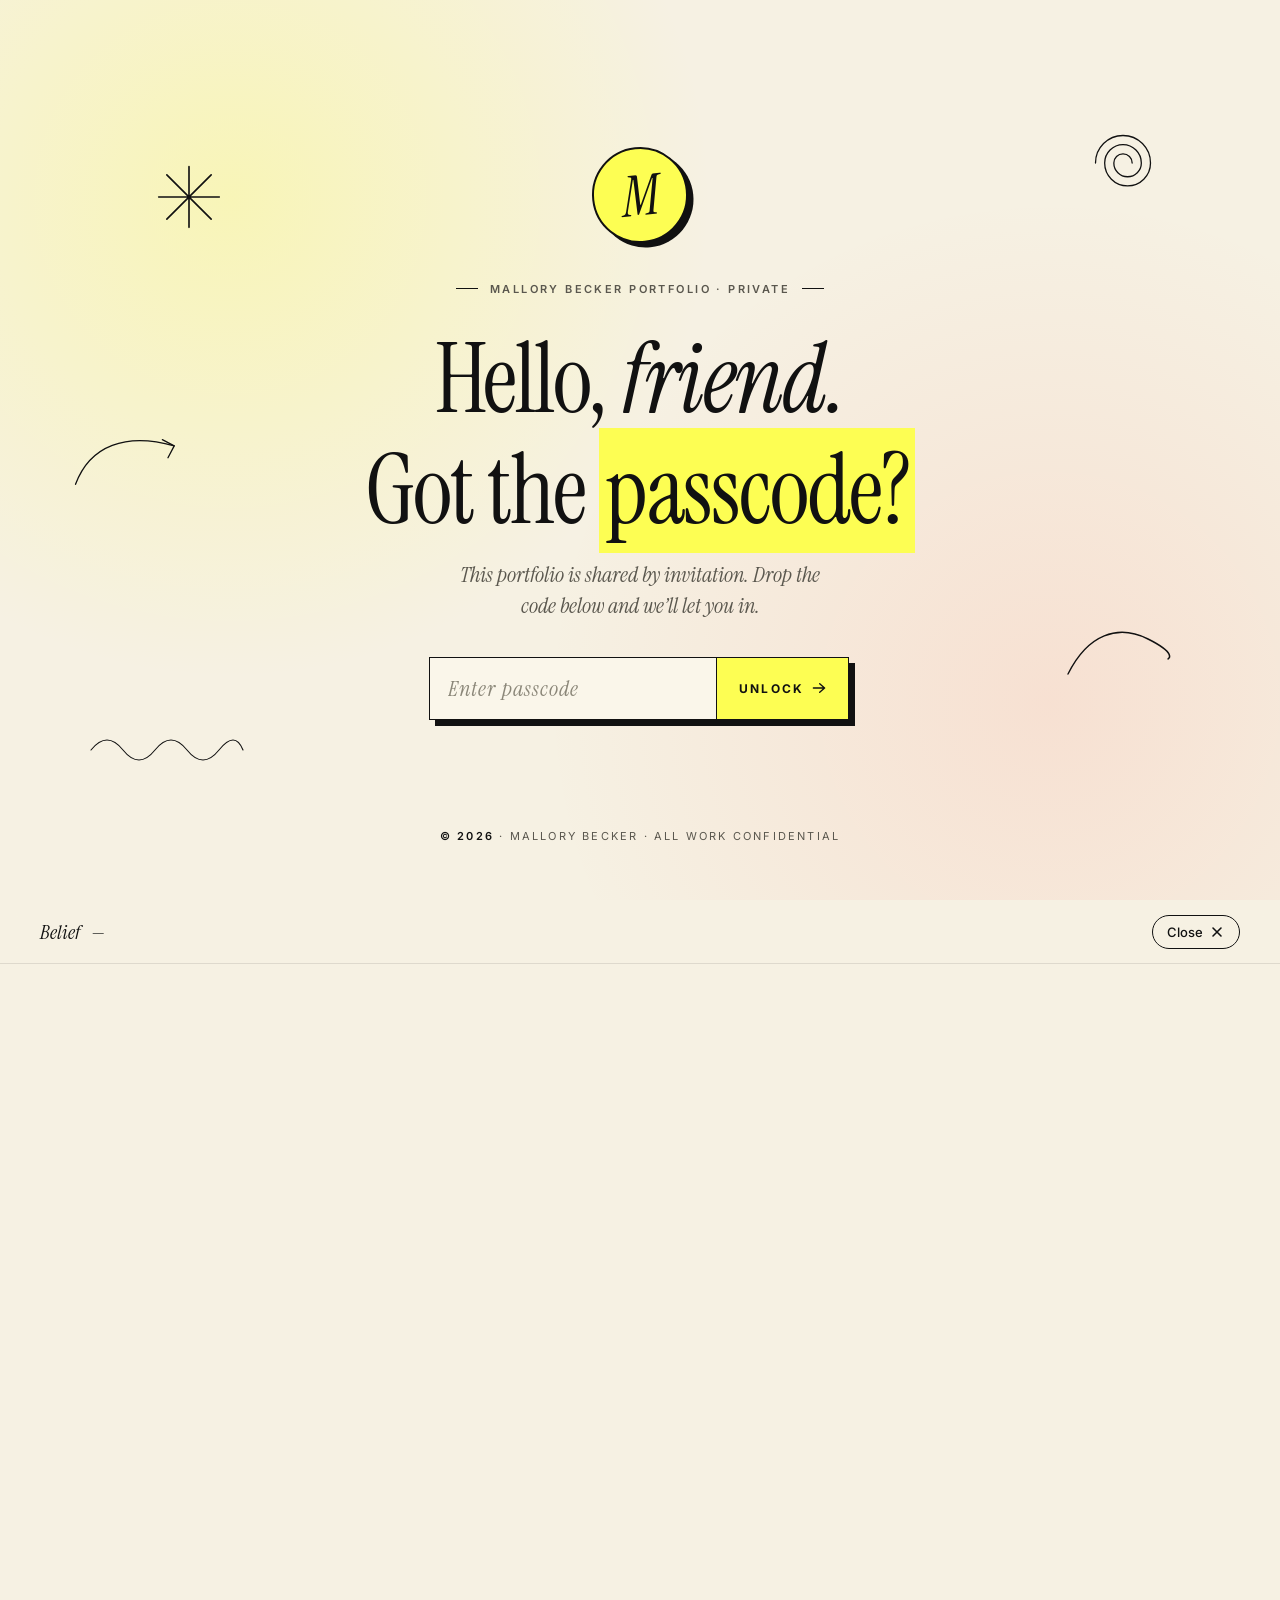
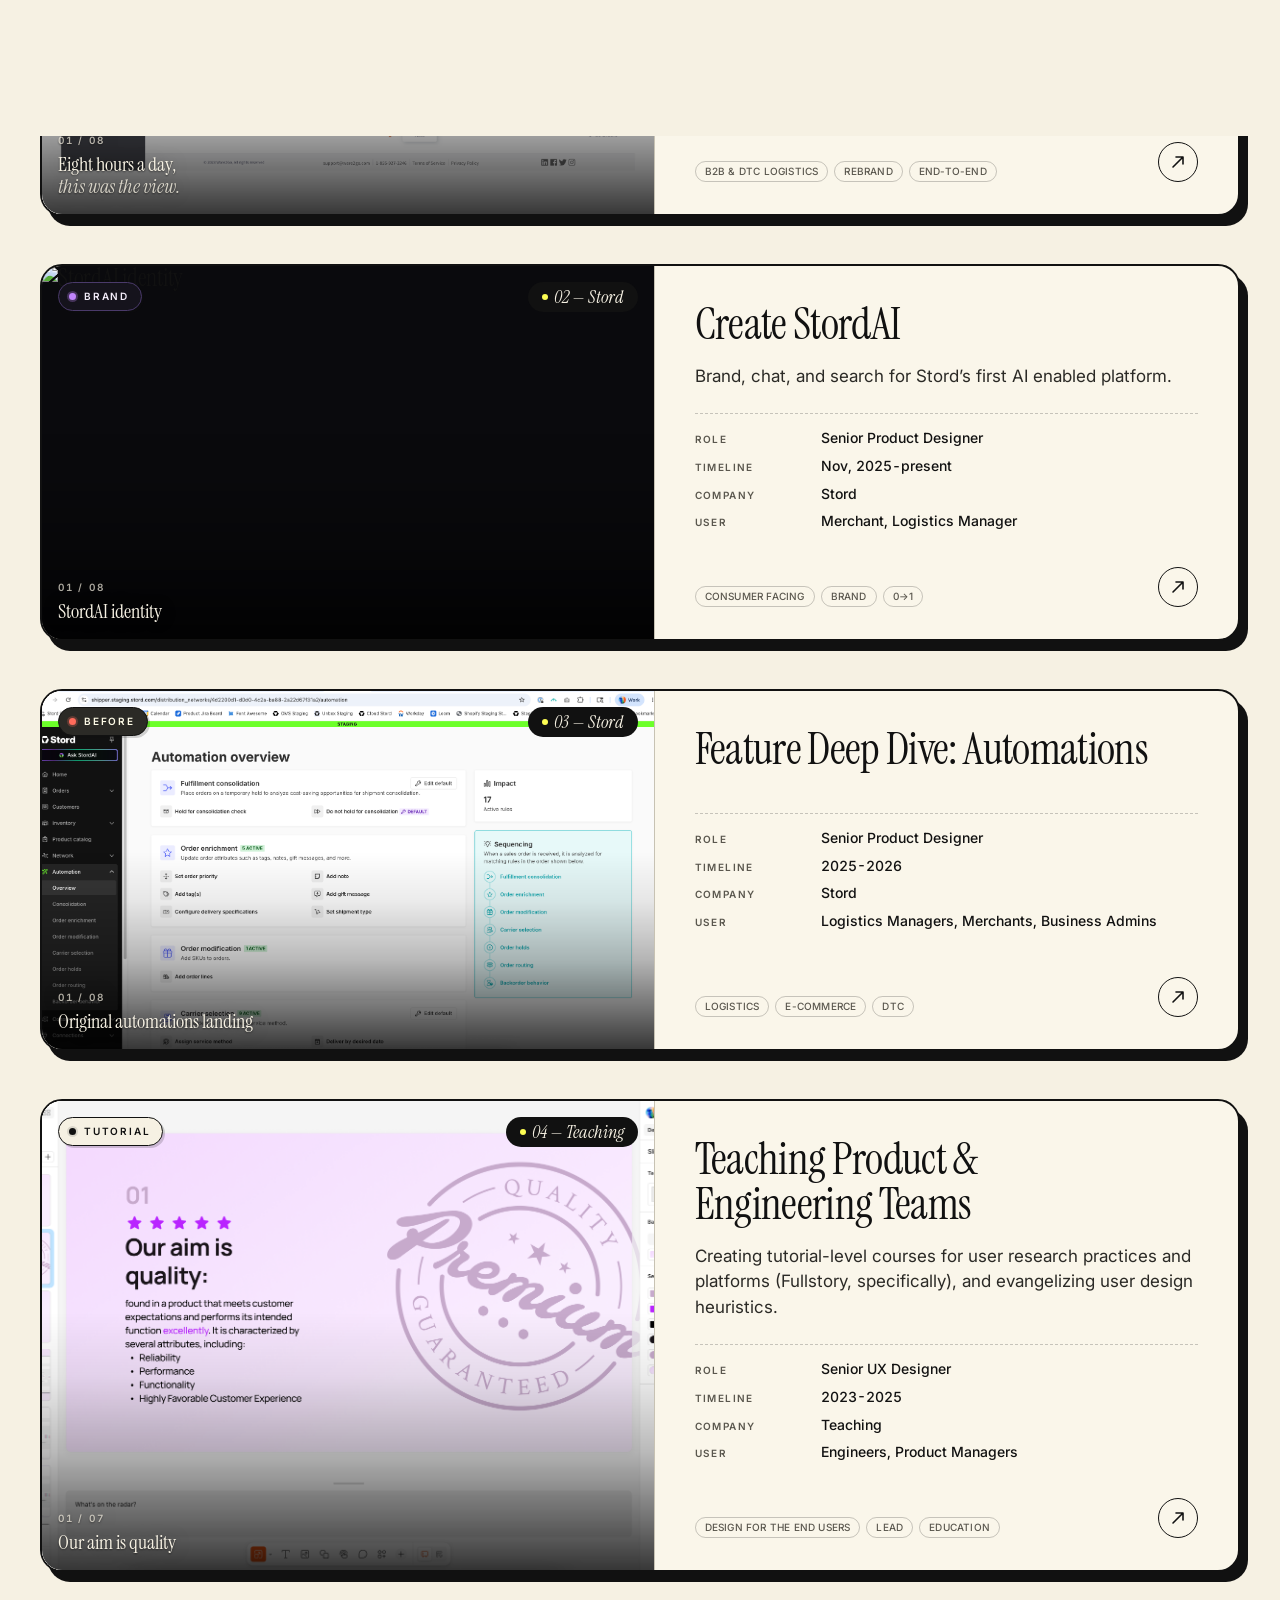
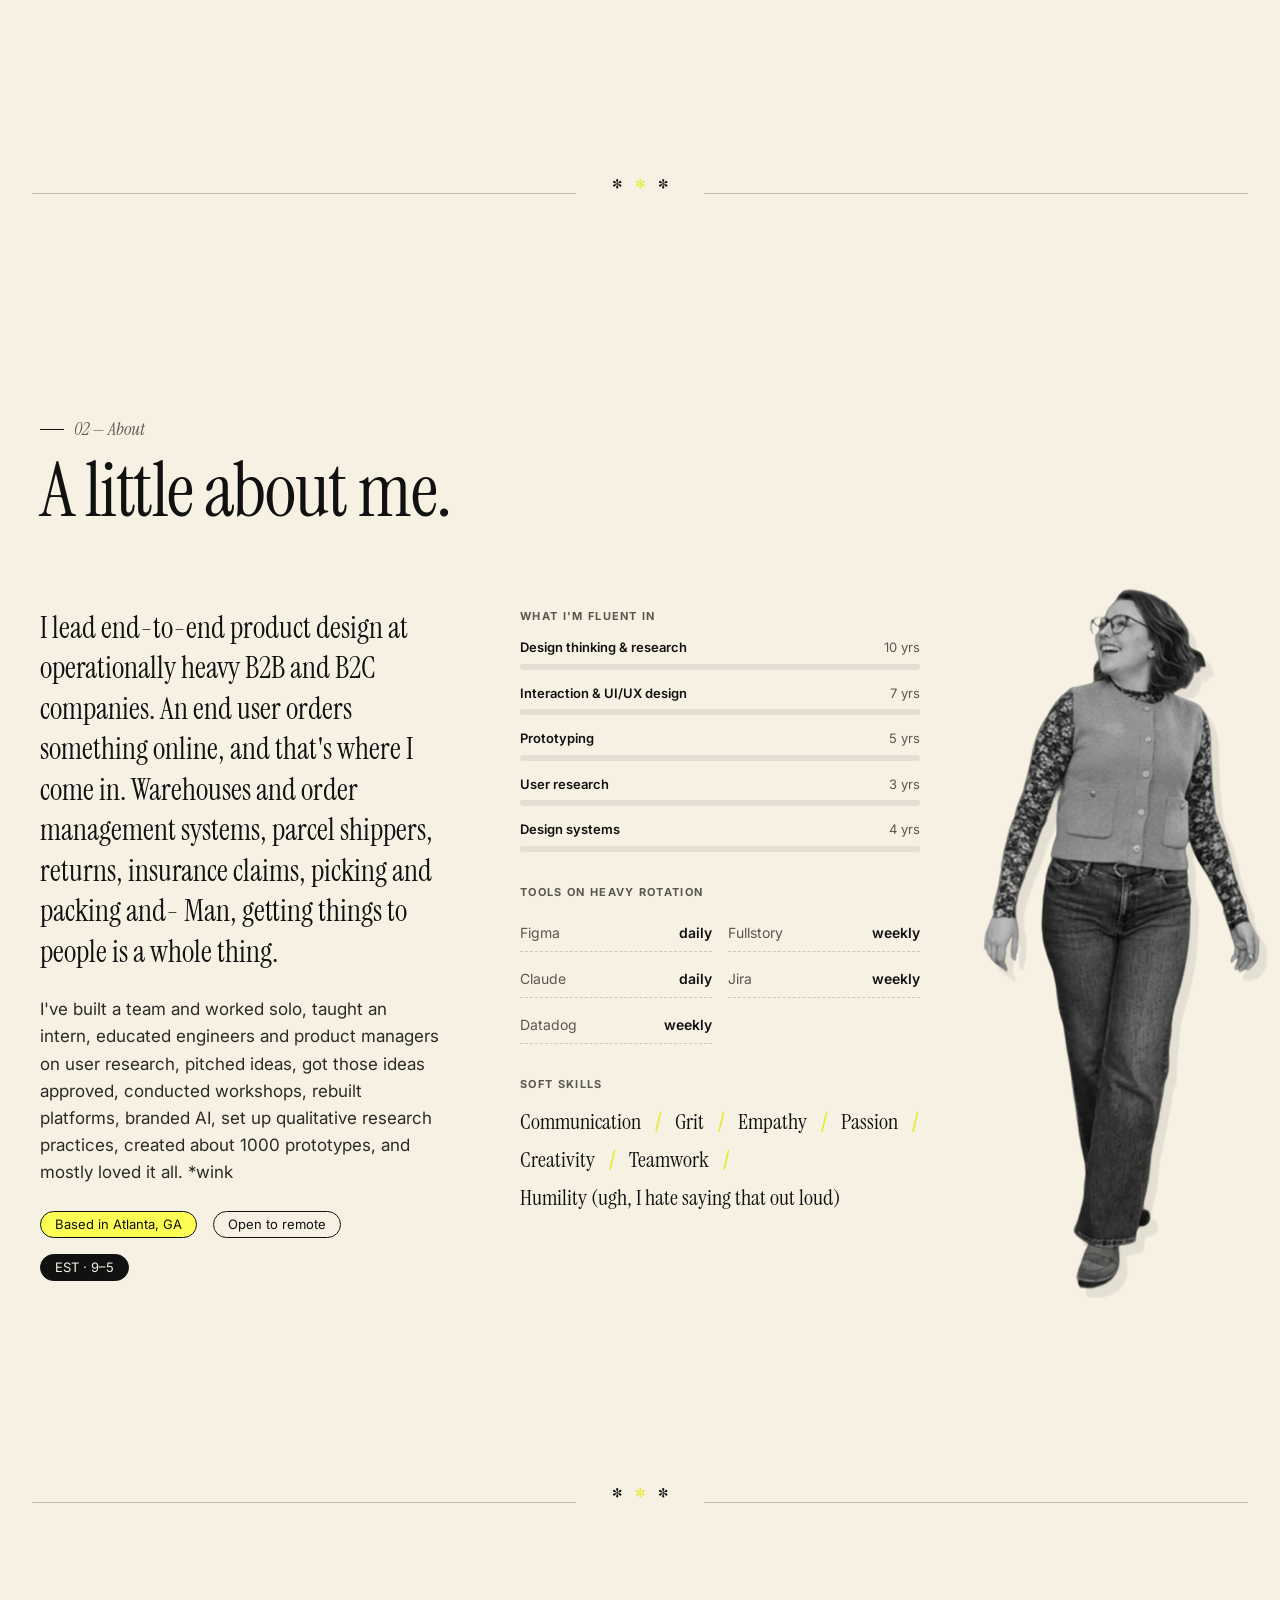
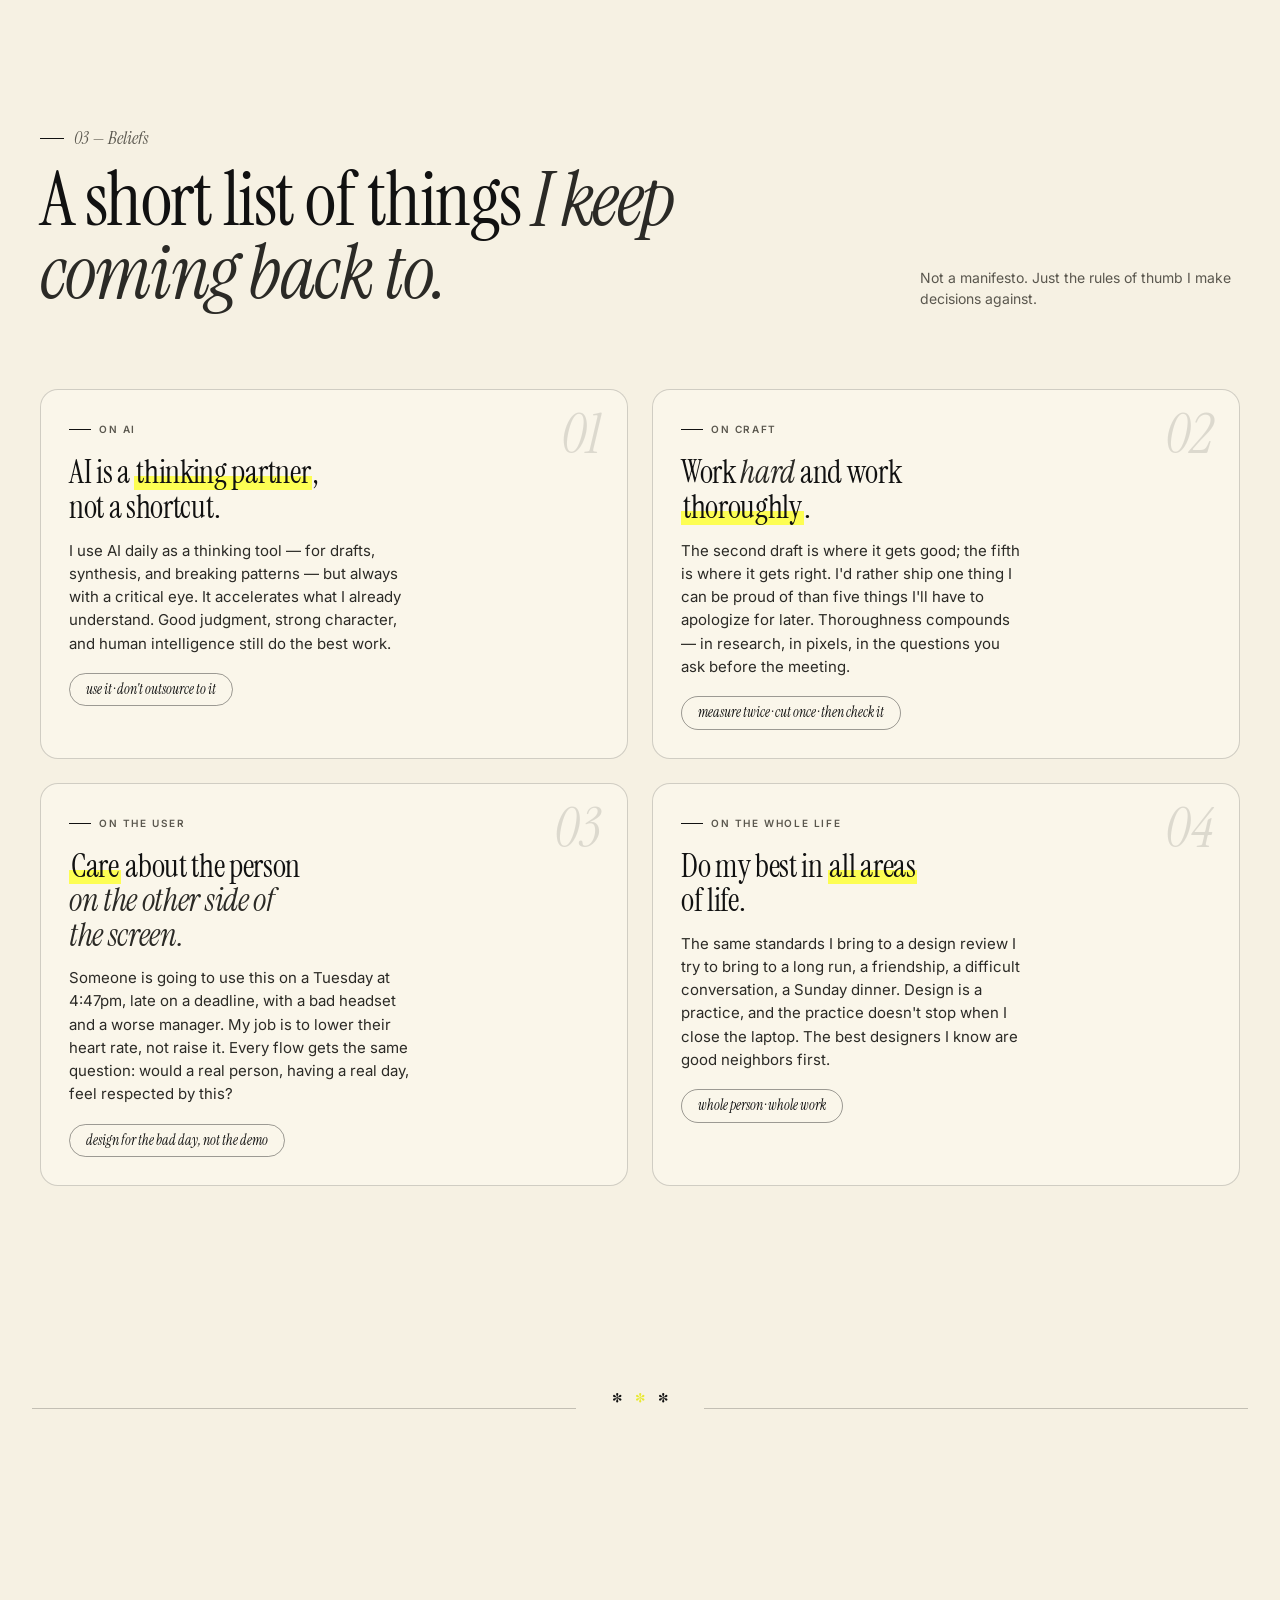
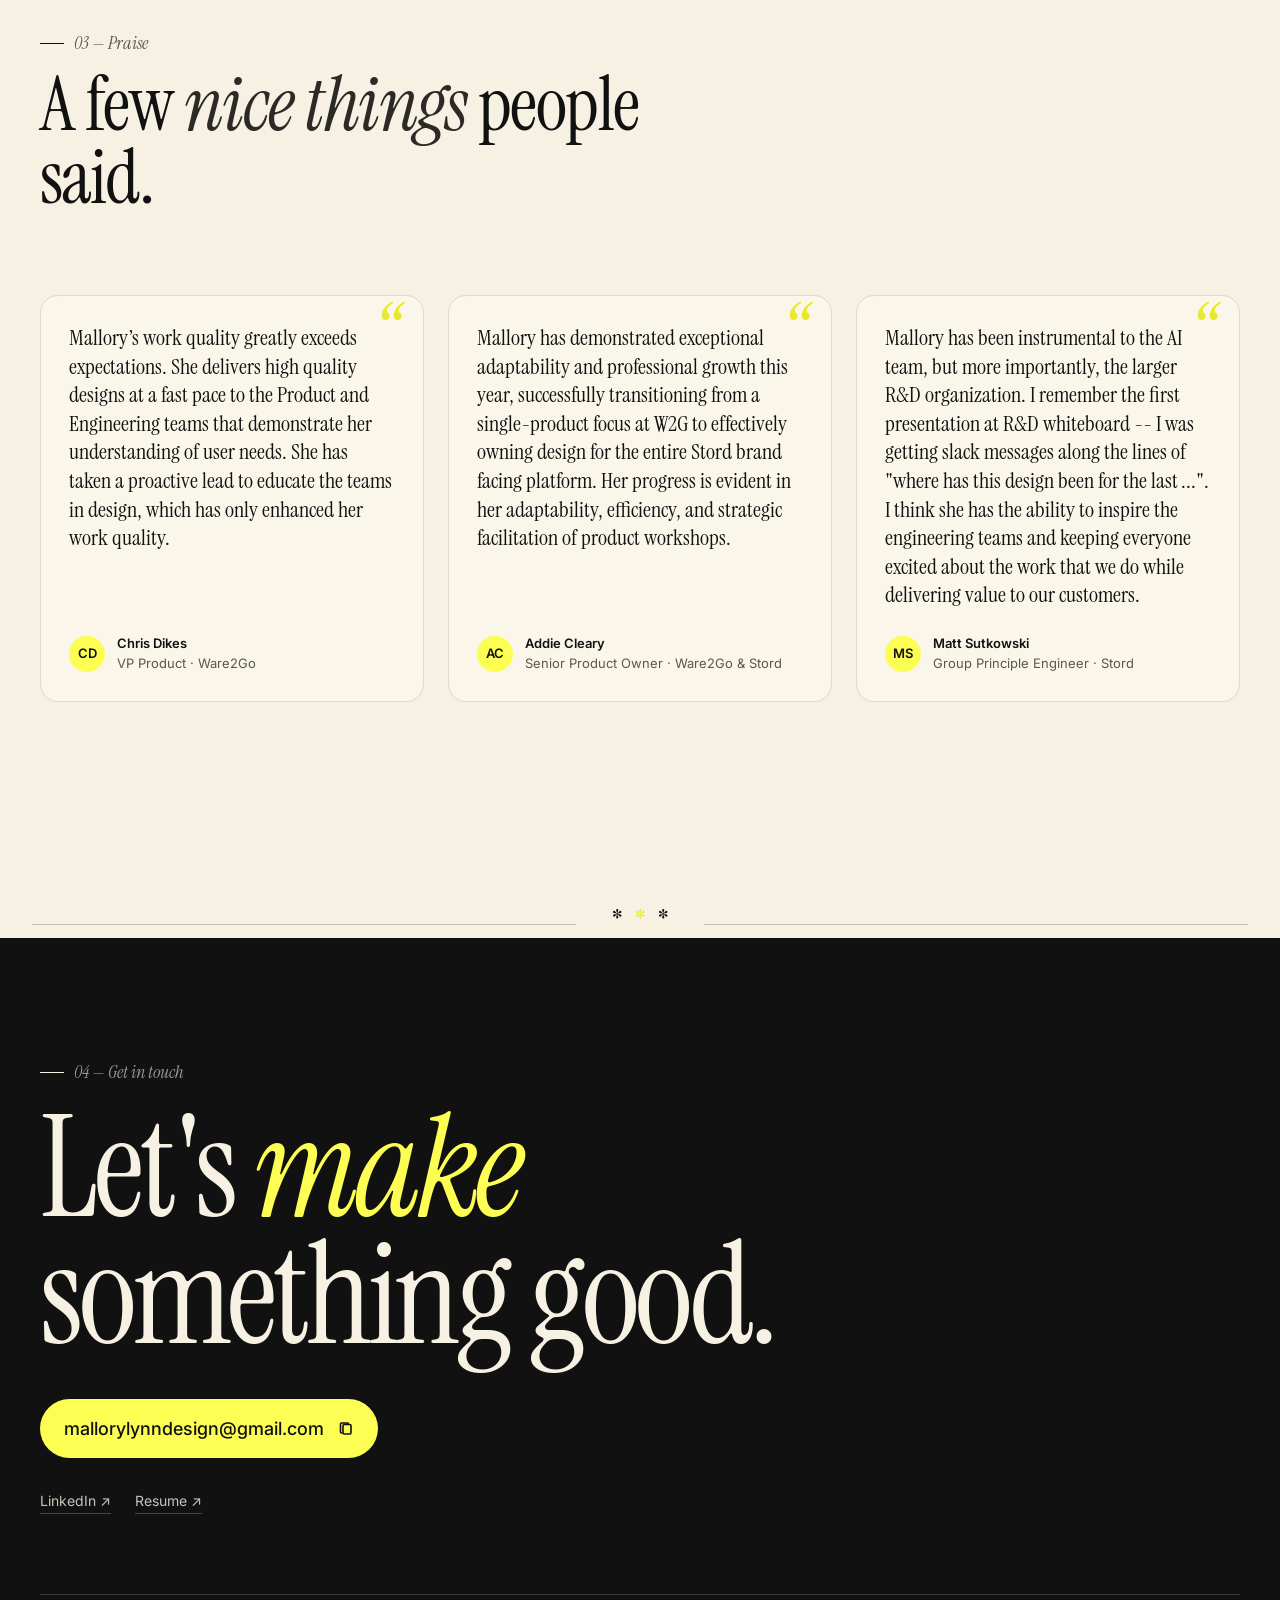
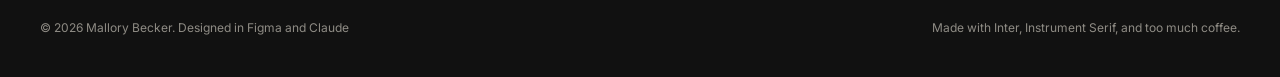
==== commit 4af311ee: "Update index.html" ====
--- a/index.html
+++ b/index.html
@@ -1219,6 +1219,137 @@
     color: var(--ink);
   }
   .overlay-bar .close:hover { background: var(--ink); color: var(--paper); }
+
+  /* ---------- case-study jump nav (sticky submenu) ---------- */
+  .case-jump {
+    position: sticky;
+    top: 64px;            /* sit just below the overlay-bar (64px tall) */
+    z-index: 3;
+    margin: -56px -40px 36px;  /* pull up into .detail's top padding so it sits flush with the overlay-bar */
+    padding: 10px 40px;
+    background: rgba(246,241,227,0.92);
+    backdrop-filter: saturate(140%) blur(10px);
+    -webkit-backdrop-filter: saturate(140%) blur(10px);
+    border-top: 1px solid rgba(17,17,17,0.08);
+    border-bottom: 1px solid rgba(17,17,17,0.12);
+    display: flex;
+    align-items: center;
+    gap: 4px;
+    overflow-x: auto;
+    overflow-y: hidden;
+    -webkit-overflow-scrolling: touch;
+    scrollbar-width: none;
+  }
+  .case-jump::-webkit-scrollbar { display: none; }
+  .case-jump::before {
+    content: "Jump to";
+    flex: 0 0 auto;
+    font-size: 10px; text-transform: uppercase; letter-spacing: 0.16em;
+    color: var(--muted); font-weight: 600;
+    padding-right: 10px;
+    margin-right: 4px;
+    border-right: 1px solid rgba(17,17,17,0.18);
+  }
+  .case-jump a {
+    flex: 0 0 auto;
+    display: inline-flex; align-items: baseline; gap: 8px;
+    text-decoration: none;
+    font: 500 13px/1 var(--sans);
+    color: var(--ink-soft);
+    padding: 9px 14px;
+    border-radius: 999px;
+    border: 1px solid transparent;
+    background: transparent;
+    cursor: pointer;
+    transition: background .2s ease, color .2s ease, border-color .2s ease, box-shadow .2s ease;
+    white-space: nowrap;
+  }
+  .case-jump a .n {
+    font-size: 10px;
+    letter-spacing: 0.12em;
+    color: var(--muted);
+    font-variant-numeric: tabular-nums;
+    font-weight: 600;
+  }
+  .case-jump a:hover {
+    background: rgba(17,17,17,0.06);
+    color: var(--ink);
+  }
+  .case-jump a:hover .n { color: var(--ink-soft); }
+  .case-jump a:focus-visible {
+    outline: 2px solid var(--ink);
+    outline-offset: 2px;
+  }
+  .case-jump a.active {
+    background: var(--pop);
+    color: var(--ink);
+    border-color: var(--ink);
+    box-shadow: 2px 2px 0 var(--ink);
+  }
+  .case-jump a.active .n { color: var(--ink); }
+
+  @media (max-width: 900px) {
+    .case-jump { margin: -40px -22px 28px; padding: 10px 22px; }
+  }
+  @media (max-width: 720px) {
+    /* on phone, the submenu pins to the BOTTOM of the screen as a thumb-reach nav.
+       40px tall, edge-to-edge, five equal-width tap segments. */
+    .case-jump {
+      position: fixed;
+      top: auto;
+      bottom: 0;
+      left: 0;
+      right: 0;
+      height: 40px;
+      margin: 0;
+      padding: 0 0 env(safe-area-inset-bottom, 0px);
+      gap: 0;
+      justify-content: stretch;
+      background: rgba(246,241,227,0.97);
+      border-top: 1px solid var(--ink);
+      border-bottom: 0;
+      box-shadow: 0 -8px 22px -10px rgba(0,0,0,0.18);
+      z-index: 120;          /* sit above the floating close FAB */
+      overflow: hidden;      /* no horizontal scroll on phone — 5 segments always fit */
+    }
+    /* hide the "Jump to" label and the 01/02/03 numbers — mobile is thumb-tap only */
+    .case-jump::before { display: none; }
+    .case-jump a {
+      flex: 1 1 0;           /* equal-width segments across the full screen */
+      min-width: 0;
+      height: 100%;
+      display: inline-flex;
+      align-items: center;
+      justify-content: center;
+      padding: 0 4px;
+      margin: 0;
+      border-radius: 0;
+      border: 0;
+      border-right: 1px solid rgba(17,17,17,0.12);
+      background: transparent;
+      box-shadow: none;
+      font-size: 11.5px;
+      font-weight: 600;
+      letter-spacing: 0.01em;
+      color: var(--ink-soft);
+      white-space: nowrap;
+      text-overflow: ellipsis;
+      overflow: hidden;
+    }
+    .case-jump a:last-child { border-right: 0; }
+    .case-jump a .n { display: none; }
+    .case-jump a:hover { background: rgba(17,17,17,0.04); color: var(--ink); }
+    .case-jump a.active {
+      background: var(--pop);
+      color: var(--ink);
+      border-color: var(--ink);
+      box-shadow: none;
+    }
+    /* keep last bit of content visible above the fixed bottom nav */
+    .detail { padding-bottom: 96px; }
+    /* push the floating close button above the bottom nav */
+    body.project-open #ov-fab-close { bottom: 56px; }
+  }
 
   /* floating close button — only on phone-size screens */
   .overlay-fab-close {
@@ -2570,6 +2701,22 @@
     background: #000;
     overflow: hidden;
   }
+  /* when a video tile spans the full width of the bento, lock its frame to the
+     native 16:9 aspect ratio so the player isn't letterboxed in a too-tall slot */
+  .bento-tile.video.size-full {
+    grid-column: 1 / -1;
+    grid-row: auto;
+  }
+  .bento-tile.video.size-full .v-frame {
+    flex: 0 0 auto;
+    aspect-ratio: 16 / 9;
+    width: 100%;
+  }
+  .bento-tile.video.size-full .v-cap {
+    padding: 16px 22px 18px;
+  }
+  .bento-tile.video.size-full .v-cap .t { font-size: 16px; }
+  .bento-tile.video.size-full .v-cap .b { font-size: 13.5px; max-width: 70ch; }
   .bento-tile.video .v-frame iframe {
     position: absolute; inset: 0;
     width: 100%; height: 100%;
@@ -4019,7 +4166,7 @@
           lead: "The core move: make the OMS answer back. Instead of hunting across dashboards, a merchant can ask \u2014 in plain English \u2014 \u201cwhy is the West Coast SLA slipping?\u201d or \u201cwhich SKUs are about to stock out?\u201d \u2014 and get a grounded answer with the underlying orders, shipments, and inventory one click away.",
           body: "We prototyped the assistant as a thin layer over the data the OMS already had \u2014 orders, exceptions, carrier scans, inventory positions \u2014 so every answer is auditable, not hallucinated. Users can follow up (\u201cfilter to last 7 days,\u201d \u201cshow me the affected POs\u201d) and act on findings without leaving the conversation: pause a listing, reroute a shipment, kick off a replenishment. The goal wasn\u2019t a chatbot bolted onto an OMS; it was making the OMS itself feel like something you could talk to.",
           aside: { label: "Artifacts", items: ["Multiple prototype versions", "Smoothing-engine spec", "Customer adoption is key", "Help the user talk to the system"] },
-          media: { kind: "video", embedSrc: "https://drive.google.com/file/d/1fTaaIT5-jsPCzxgBAgjpqGRjQGmSLNy8/preview", tag: "Prototype walkthrough", title: "StordAI · walkthrough", duration: "01:47", progress: "58%" }
+          media: { kind: "video", embedSrc: "https://www.youtube.com/embed/-p_NvLS9TAA?playsinline=1&rel=0", tag: "Prototype walkthrough", title: "StordAI · walkthrough", duration: "01:47", progress: "58%" }
         },
         outcomes: {
           eyebrow: "One usable product",
@@ -4105,8 +4252,8 @@
           body: "I worked side-by-side with Claude to model the new engine before opening Figma — conditions, actions, priority, edit states, activity. From there, the redesign came together fast: a landing page that shows what's running, a details page that explains what a rule does in plain English, and an activity log that proves it.",
           aside: { label: "Artifacts", items: ["Engine model · whiteboarded with Claude", "Prototype file · landing → details → edit → activity", "Pattern review with the staff engineer", "Phased rollout plan"] },
           media: { kind: "bento", items: [
-            { kind: "video", size: "lg",
-              embedSrc: "https://drive.google.com/file/d/1fTaaIT5-jsPCzxgBAgjpqGRjQGmSLNy8/preview",
+            { kind: "video", size: "full",
+              embedSrc: "https://www.youtube.com/embed/K45jUN-wSVI?playsinline=1&rel=0",
               title: "Prototype walkthrough · landing → details",
               body: "Click through the new automations flow — landing, details, edit, activity. Tap the player's fullscreen button to watch landscape on mobile." },
             { size: "feature", src: "assets/projects/automations-story/04-claude-workthrough.png",  title: "Workthrough with Claude",
@@ -4118,7 +4265,7 @@
             { size: "feature", src: "assets/projects/automations-story/07-new-details.png",         title: "New rule details",
               body: "Multiple conditions, multiple actions, plain-English summary up top. Editable in place — no more delete-and-rebuild." },
             { kind: "video", size: "feature",
-              embedSrc: "https://drive.google.com/file/d/1B_GRdNLqfj7LhVtW8rgpJnDfbsmMLK6l/preview",
+              embedSrc: "https://www.youtube.com/embed/K45jUN-wSVI?playsinline=1&rel=0",
               title: "Prototype walkthrough · edit & activity",
               body: "Editing an existing rule in place, then jumping to the activity log to confirm it fired." },
           ] }
@@ -4654,6 +4801,9 @@
   const ds = detailEl.querySelector('.detail-slideshow');
   if (ds) detailSlideshowStop = startDetailSlideshow(ds);
 
+  // wire up the sticky case-study jump submenu
+  initCaseJump();
+
   // wire next-project click
   const next = detailEl.querySelector('.next-proj');
   if (next) next.addEventListener('click', () => {
@@ -4673,6 +4823,104 @@
   document.body.style.overflow = '';
   document.body.classList.remove('project-open');
   if (detailSlideshowStop) { try { detailSlideshowStop(); } catch (e) {} detailSlideshowStop = null; }
+  teardownCaseJump();
+}
+
+/* ------------------ case-study jump submenu ------------------ */
+let _caseJumpScrollHandler = null;
+let _caseJumpResizeHandler = null;
+let _caseJumpNavEl = null;        // the rendered <nav> element
+let _caseJumpAnchor = null;       // where it lives in the detail DOM when not on mobile
+function _caseJumpPlacement() {
+  // mobile: pinned to body so position:fixed truly pins to the viewport
+  // (the .overlay has a transform animation, which would otherwise capture the fixed positioning)
+  if (!_caseJumpNavEl || !_caseJumpAnchor) return;
+  const mobile = window.innerWidth <= 720;
+  const inBody = _caseJumpNavEl.parentNode === document.body;
+  if (mobile && !inBody) {
+    document.body.appendChild(_caseJumpNavEl);
+    _caseJumpNavEl.classList.add('case-jump--floating');
+  } else if (!mobile && inBody) {
+    _caseJumpAnchor.parentNode.insertBefore(_caseJumpNavEl, _caseJumpAnchor);
+    _caseJumpNavEl.classList.remove('case-jump--floating');
+  }
+}
+function initCaseJump() {
+  teardownCaseJump();
+  const nav = detailEl.querySelector('.case-jump');
+  if (!nav) return;
+  _caseJumpNavEl = nav;
+  // place an invisible anchor where the nav lives so we can put it back on desktop
+  _caseJumpAnchor = document.createComment('case-jump-anchor');
+  nav.parentNode.insertBefore(_caseJumpAnchor, nav);
+  _caseJumpPlacement();
+
+  const links = Array.from(nav.querySelectorAll('a[data-target]'));
+  const targets = links
+    .map(a => detailEl.querySelector('#' + a.dataset.target))
+    .filter(Boolean);
+  if (!targets.length) return;
+
+  function stickyPad() {
+    // overlay-bar is sticky 64px on desktop; on phone the submenu is fixed at the BOTTOM so no top offset is consumed
+    if (window.innerWidth <= 720) return 12;
+    return 64 + nav.offsetHeight + 8;
+  }
+  function offsetWithin(el) {
+    // distance from top of the scrolling overlay container
+    return el.getBoundingClientRect().top
+         - overlay.getBoundingClientRect().top
+         + overlay.scrollTop;
+  }
+
+  links.forEach(a => {
+    a.addEventListener('click', (e) => {
+      e.preventDefault();
+      const t = detailEl.querySelector('#' + a.dataset.target);
+      if (!t) return;
+      const y = Math.max(0, offsetWithin(t) - stickyPad() + 1);
+      overlay.scrollTo({ top: y, behavior: 'smooth' });
+    });
+  });
+
+  function updateActive() {
+    const pad = stickyPad() + 24;
+    const sy = overlay.scrollTop;
+    let activeIdx = 0;
+    for (let i = 0; i < targets.length; i++) {
+      if (offsetWithin(targets[i]) - pad <= sy) activeIdx = i;
+    }
+    links.forEach((a, i) => a.classList.toggle('active', i === activeIdx));
+    // keep active link visible inside the horizontal-scrolling nav on phones
+    const active = links[activeIdx];
+    if (active && nav.scrollWidth > nav.clientWidth) {
+      const r = active.getBoundingClientRect();
+      const nr = nav.getBoundingClientRect();
+      if (r.left < nr.left + 24) nav.scrollBy({ left: r.left - nr.left - 24, behavior: 'smooth' });
+      else if (r.right > nr.right - 24) nav.scrollBy({ left: r.right - nr.right + 24, behavior: 'smooth' });
+    }
+  }
+  _caseJumpScrollHandler = updateActive;
+  _caseJumpResizeHandler = () => { _caseJumpPlacement(); updateActive(); };
+  overlay.addEventListener('scroll', _caseJumpScrollHandler, { passive: true });
+  window.addEventListener('resize', _caseJumpResizeHandler);
+  // initial paint
+  updateActive();
+}
+function teardownCaseJump() {
+  if (_caseJumpScrollHandler) overlay.removeEventListener('scroll', _caseJumpScrollHandler);
+  if (_caseJumpResizeHandler) window.removeEventListener('resize', _caseJumpResizeHandler);
+  _caseJumpScrollHandler = null;
+  _caseJumpResizeHandler = null;
+  // remove any nav we floated onto <body>
+  if (_caseJumpNavEl && _caseJumpNavEl.parentNode === document.body) {
+    document.body.removeChild(_caseJumpNavEl);
+  }
+  if (_caseJumpAnchor && _caseJumpAnchor.parentNode) {
+    _caseJumpAnchor.parentNode.removeChild(_caseJumpAnchor);
+  }
+  _caseJumpNavEl = null;
+  _caseJumpAnchor = null;
 }
 
 /* ------------------ bento lightbox ------------------ */
@@ -4857,7 +5105,7 @@
       if (it.kind === 'video') {
         return `<div class="bento-tile video ${size}">
           <div class="v-frame">
-            <iframe src="${enc(it.embedSrc)}" title="${enc(it.title)}" allow="autoplay; fullscreen; encrypted-media; picture-in-picture" allowfullscreen referrerpolicy="no-referrer-when-downgrade"></iframe>
+            <iframe src="${enc(it.embedSrc)}" title="${enc(it.title)}" allow="accelerometer; autoplay; clipboard-write; encrypted-media; gyroscope; picture-in-picture; web-share; fullscreen" allowfullscreen referrerpolicy="strict-origin-when-cross-origin" loading="lazy"></iframe>
           </div>
           <div class="v-cap">
             <div class="t">${it.title || ''}</div>
@@ -4897,7 +5145,7 @@
     if (media.embedSrc) {
       return `
         <div class="case-hero video has-embed">
-          <iframe class="video-embed" src="${media.embedSrc}" title="${media.title || 'Video'}" allow="autoplay; fullscreen; encrypted-media; picture-in-picture" allowfullscreen referrerpolicy="no-referrer-when-downgrade"></iframe>
+          <iframe class="video-embed" src="${media.embedSrc}" title="${media.title || 'Video'}" allow="accelerometer; autoplay; clipboard-write; encrypted-media; gyroscope; picture-in-picture; web-share; fullscreen" allowfullscreen referrerpolicy="strict-origin-when-cross-origin" loading="lazy"></iframe>
           ${tag}
         </div>`;
     }
@@ -4988,8 +5236,9 @@
       ${p.detail.stats.map(([n,l]) => `<div class="stat"><div class="n">${n}</div><div class="l">${l}</div></div>`).join('')}
     </div>` : '';
 
+  const sectionId = `proj-${kind.toLowerCase()}`;
   return `
-    <section class="case-section ${isFirst ? 'first' : ''}">
+    <section class="case-section ${isFirst ? 'first' : ''}" id="${sectionId}">
       <div class="case-head">
         <div class="lhs">
           <div class="num"><b>${kind}</b> · ${sec.eyebrow}</div>
@@ -5015,8 +5264,19 @@
   const prevIdx = (i - 1 + PROJECTS.length) % PROJECTS.length;
   const prev = PROJECTS[prevIdx];
   const cs = p.detail.caseSections || {};
+  const _problem = p.detail.problem || (p.detail.sections && p.detail.sections[0] && p.detail.sections[0][1] && p.detail.sections[0][1].trim() !== '' && p.detail.sections[0][1].trim() !== '\n' ? p.detail.sections[0][1] : '');
+  const _tabs = [['proj-overview', '00', 'Overview']];
+  if (_problem)        _tabs.push(['proj-problem',     '01', 'Problem']);
+  if (cs.research)     _tabs.push(['proj-research',    '02', 'Research']);
+  if (cs.prototyping)  _tabs.push(['proj-prototyping', '03', 'Prototyping']);
+  if (cs.outcomes)     _tabs.push(['proj-outcomes',    '04', 'Outcomes']);
+  const _caseJumpNav = _tabs.length >= 2 ? `
+    <nav class="case-jump" aria-label="Jump to section">
+      ${_tabs.map(([id,n,label]) => `<a href="#${id}" data-target="${id}"><span class="n">${n}</span>${label}</a>`).join('')}
+    </nav>` : '';
   return `
-    <div class="detail-hero">
+    ${_caseJumpNav}
+    <div class="detail-hero" id="proj-overview">
       <div>
         <div class="index" style="font-family: var(--serif); font-style: italic; font-size: 18px; color: var(--muted); display:flex; align-items:center; gap: 14px; margin-bottom: 16px;">
           ${p.logo ? `<span style="display:inline-flex; align-items:center; justify-content:center; width:56px; height:56px; border-radius:8px; border:1px solid var(--ink); background:var(--paper); padding:6px; box-shadow: 2px 2px 0 var(--ink);"><img src="${p.logo}" alt="${p.company} logo" style="width:100%; height:100%; object-fit:contain; display:block;"/></span>` : ''}
@@ -5037,14 +5297,11 @@
       </dl>
     </div>
 
-    ${(() => {
-      const problem = p.detail.problem || (p.detail.sections && p.detail.sections[0] && p.detail.sections[0][1] && p.detail.sections[0][1].trim() !== '' && p.detail.sections[0][1].trim() !== '\n' ? p.detail.sections[0][1] : '');
-      return problem ? `
-    <section class="problem-statement" aria-label="Problem statement">
+    ${_problem ? `
+    <section class="problem-statement" id="proj-problem" aria-label="Problem statement">
       <div class="ps-eyebrow">Problem</div>
-      <p class="ps-body">${problem}</p>
-    </section>` : '';
-    })()}
+      <p class="ps-body">${_problem}</p>
+    </section>` : ''}
 
     ${p.slides ? renderDetailSlideshow(p) : ''}
 
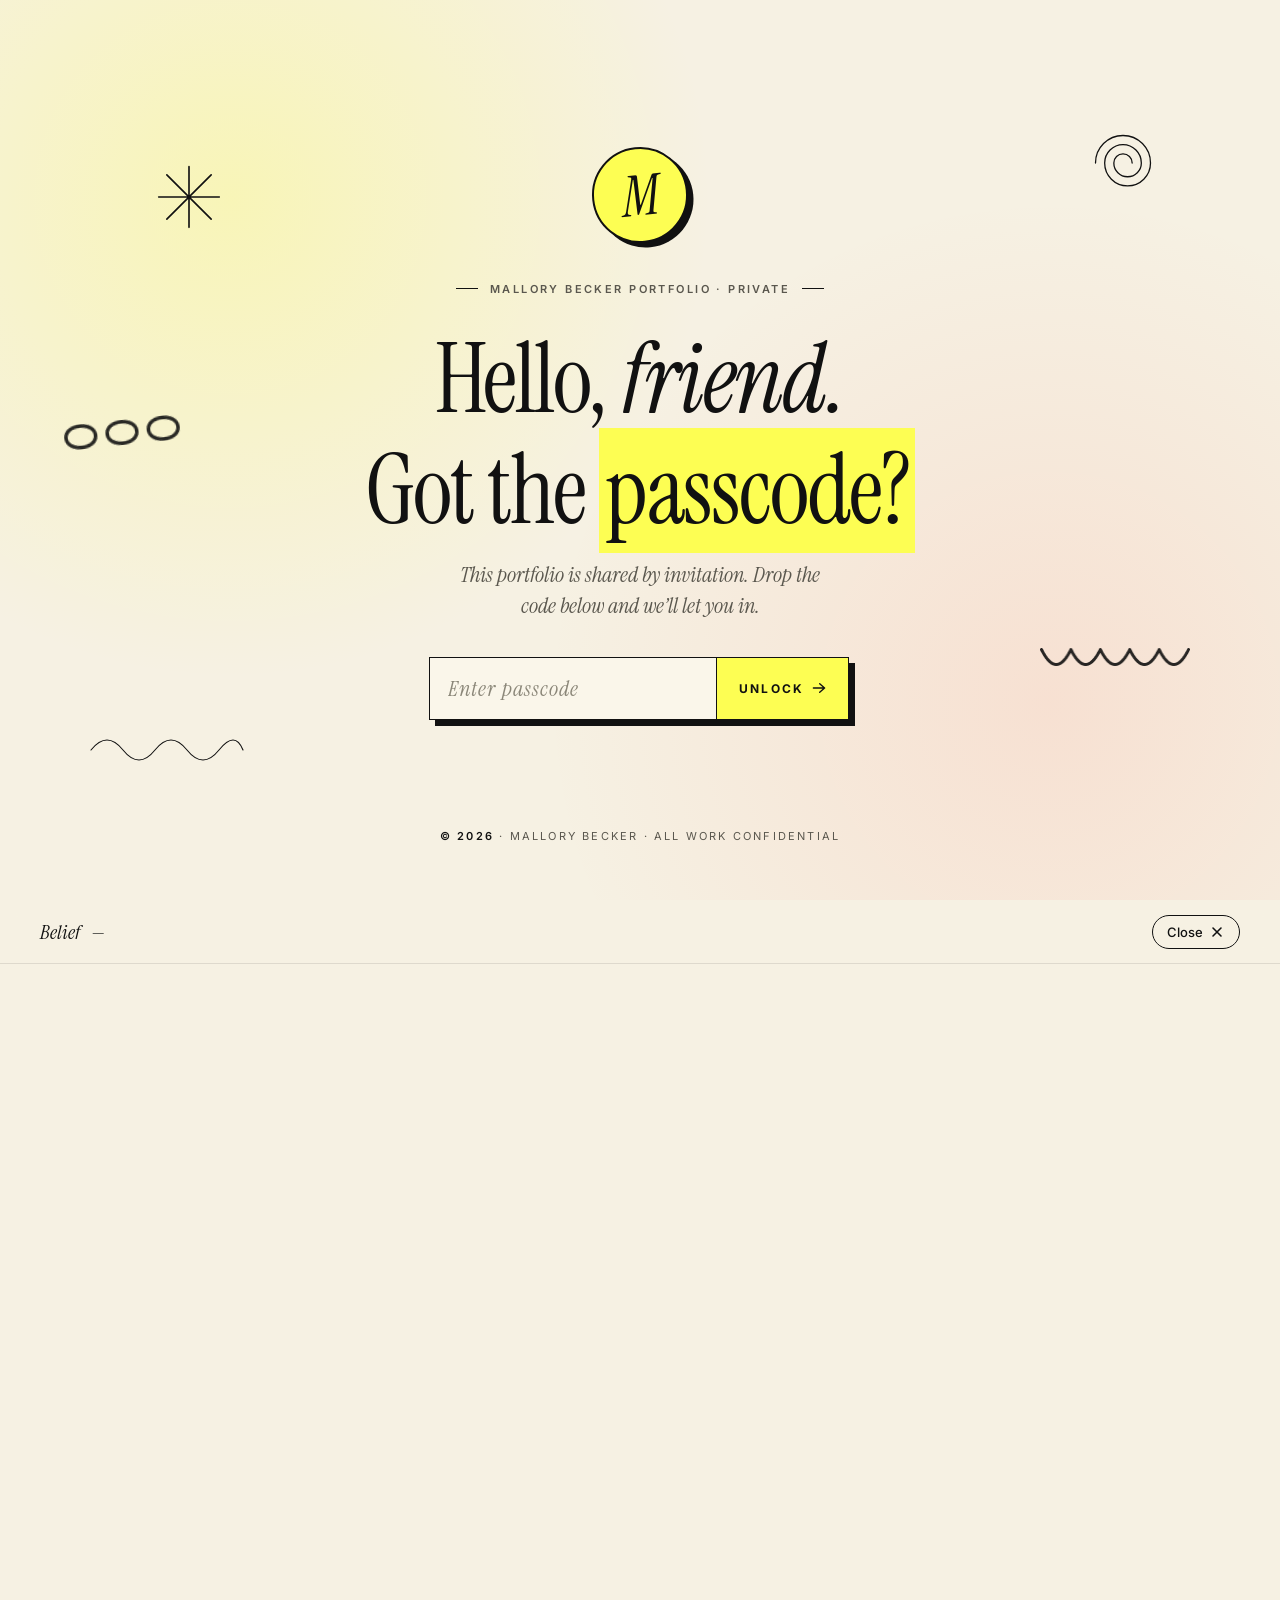
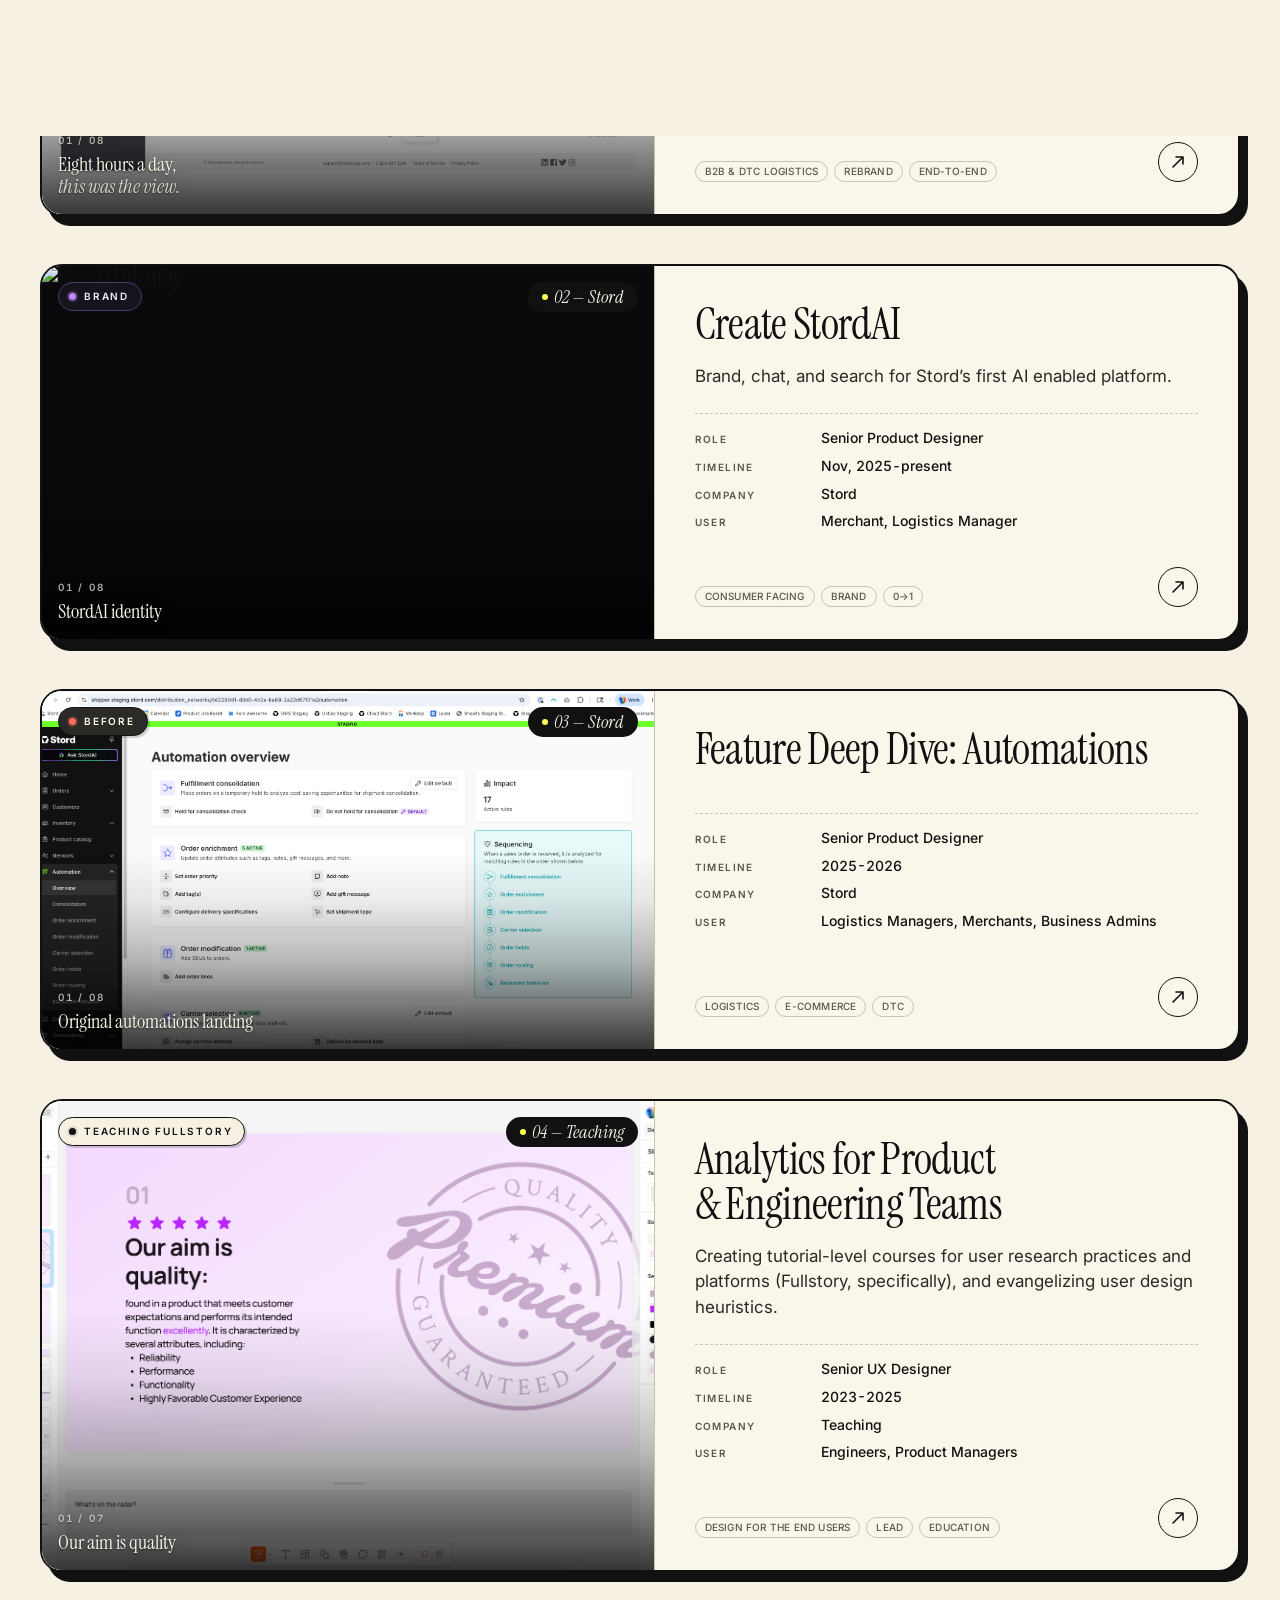
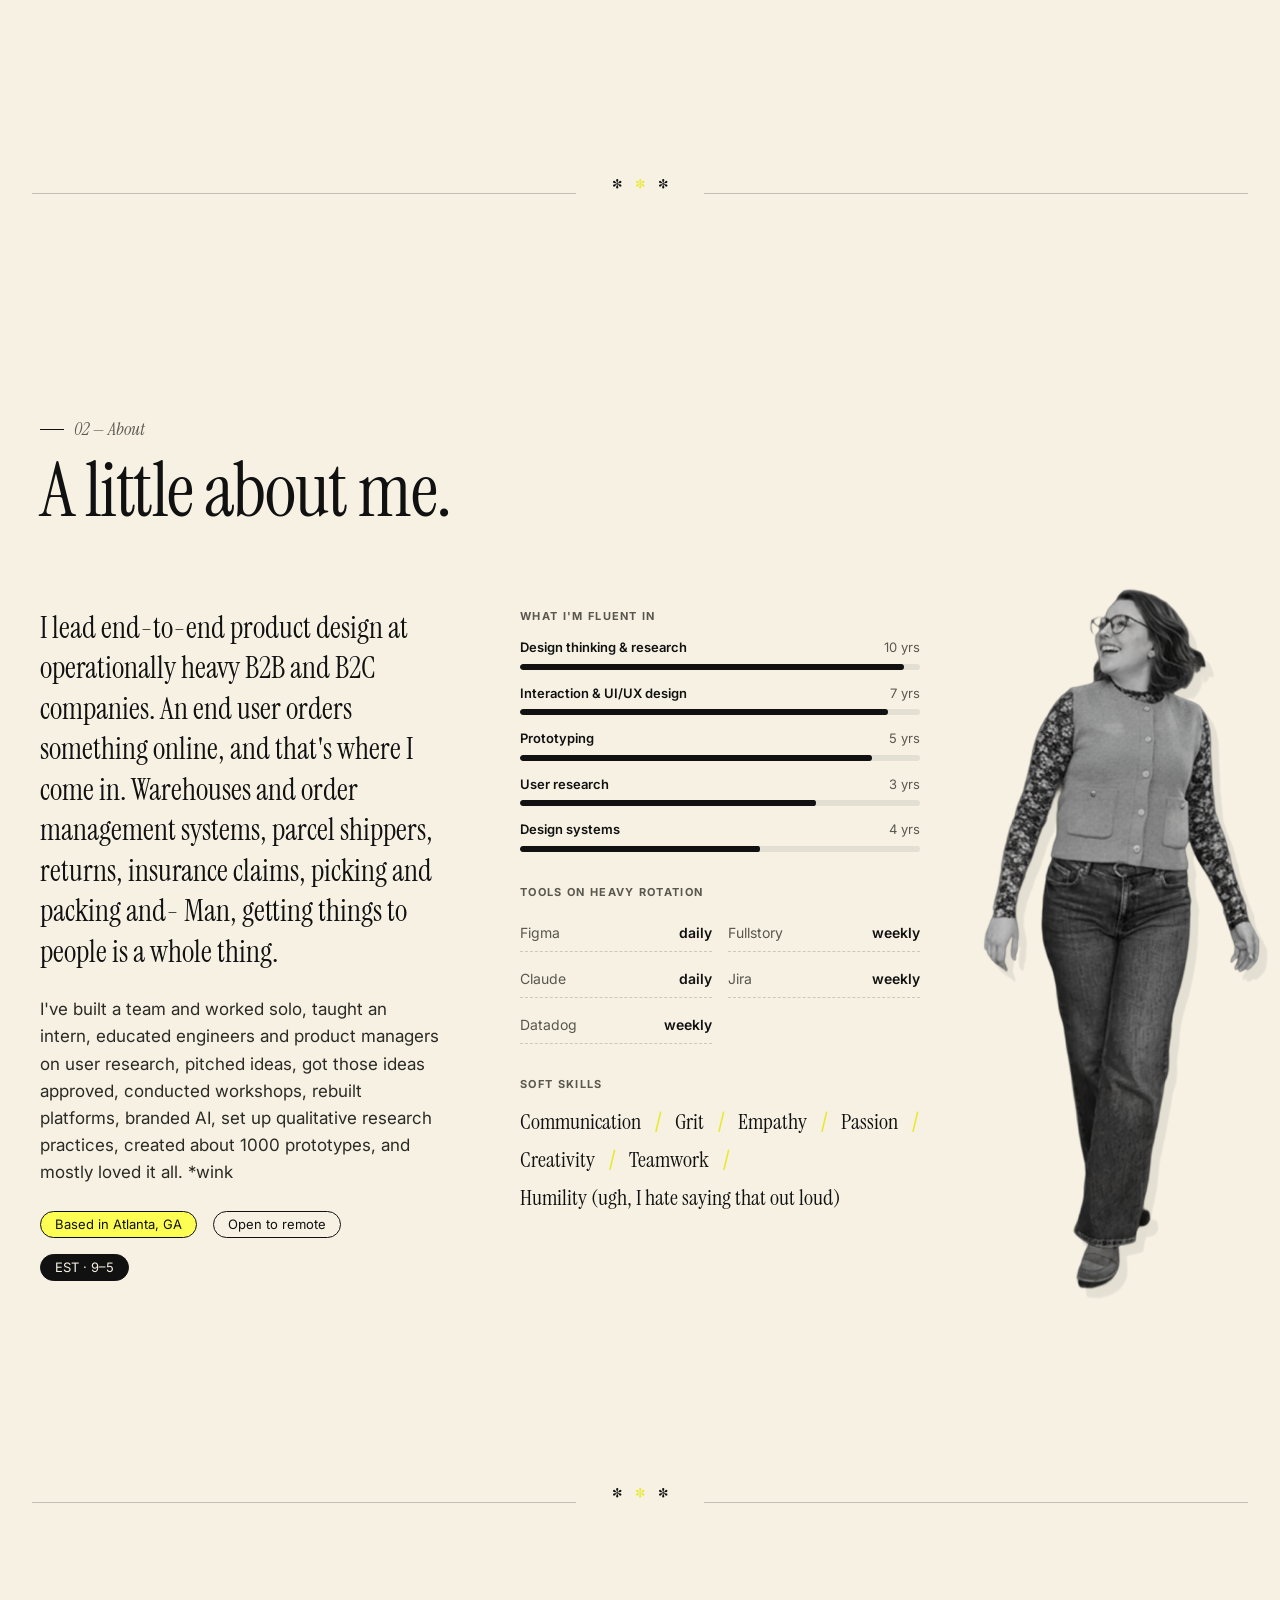
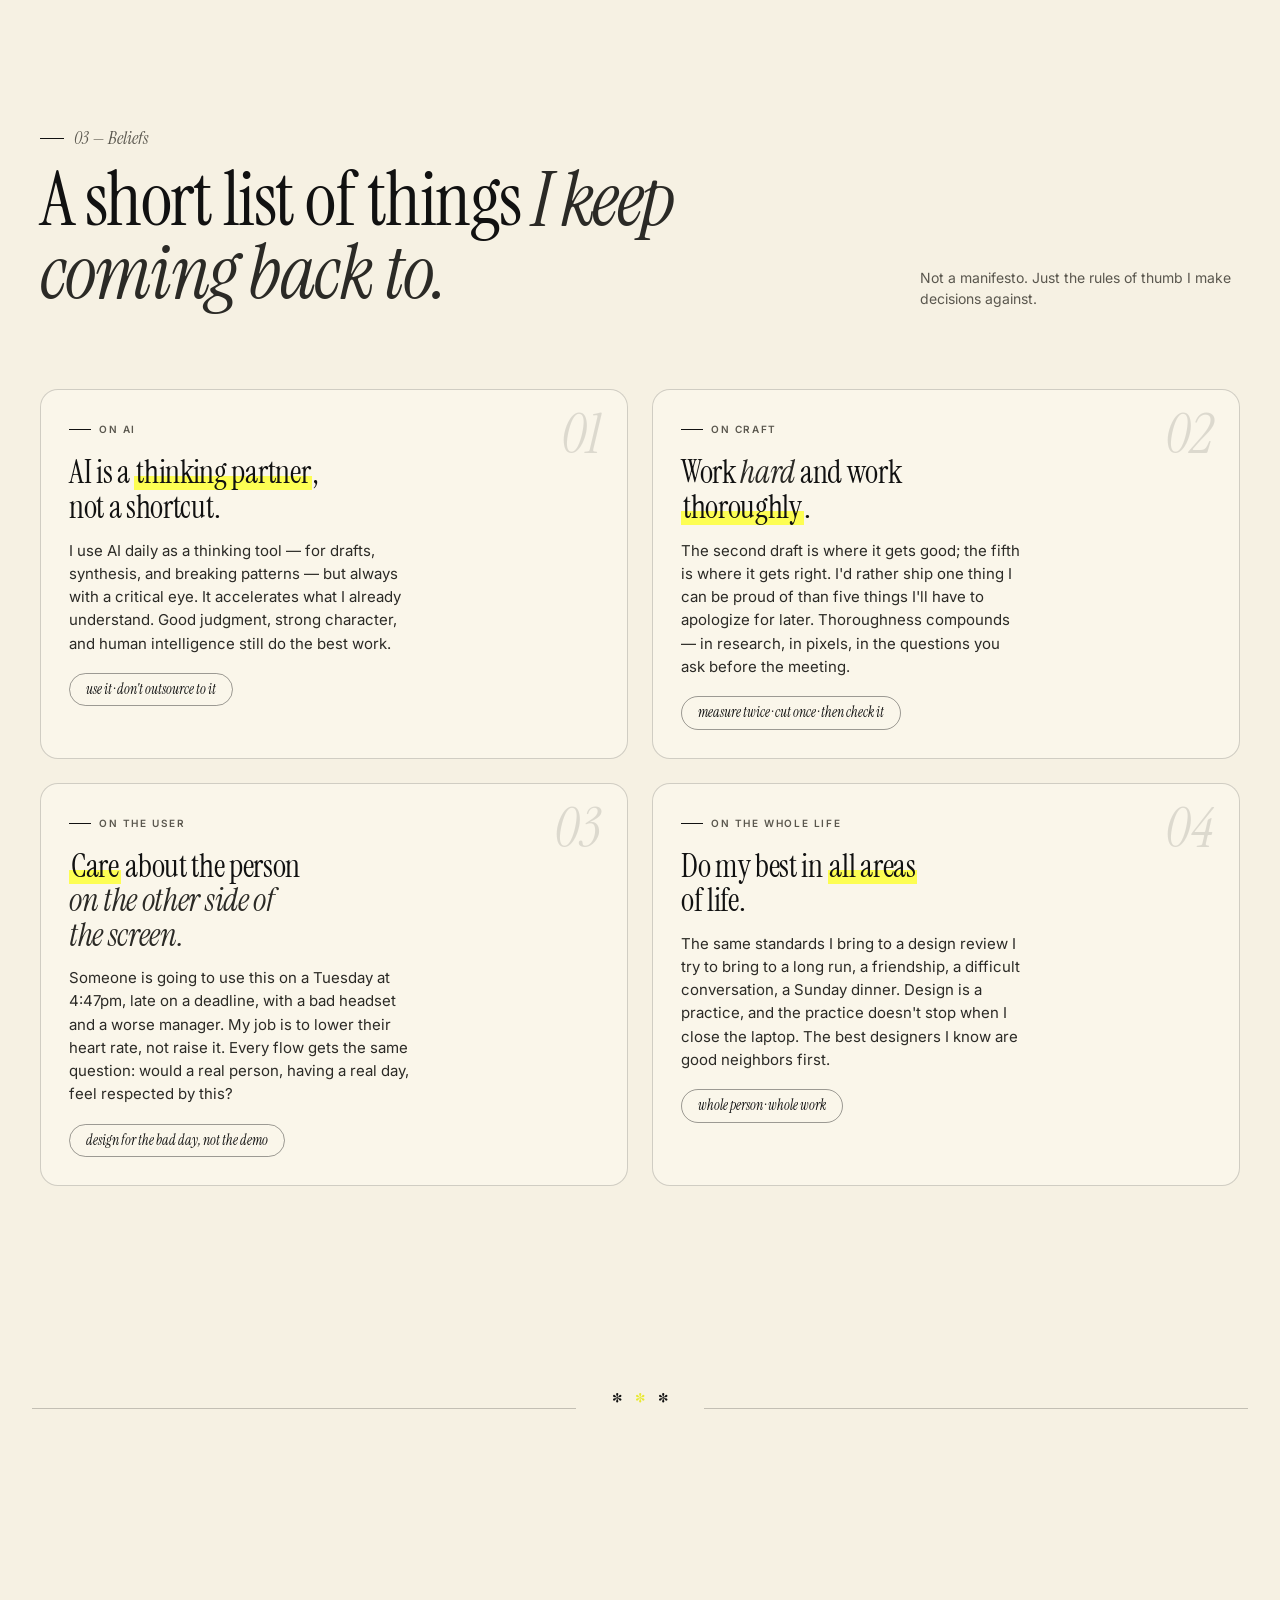
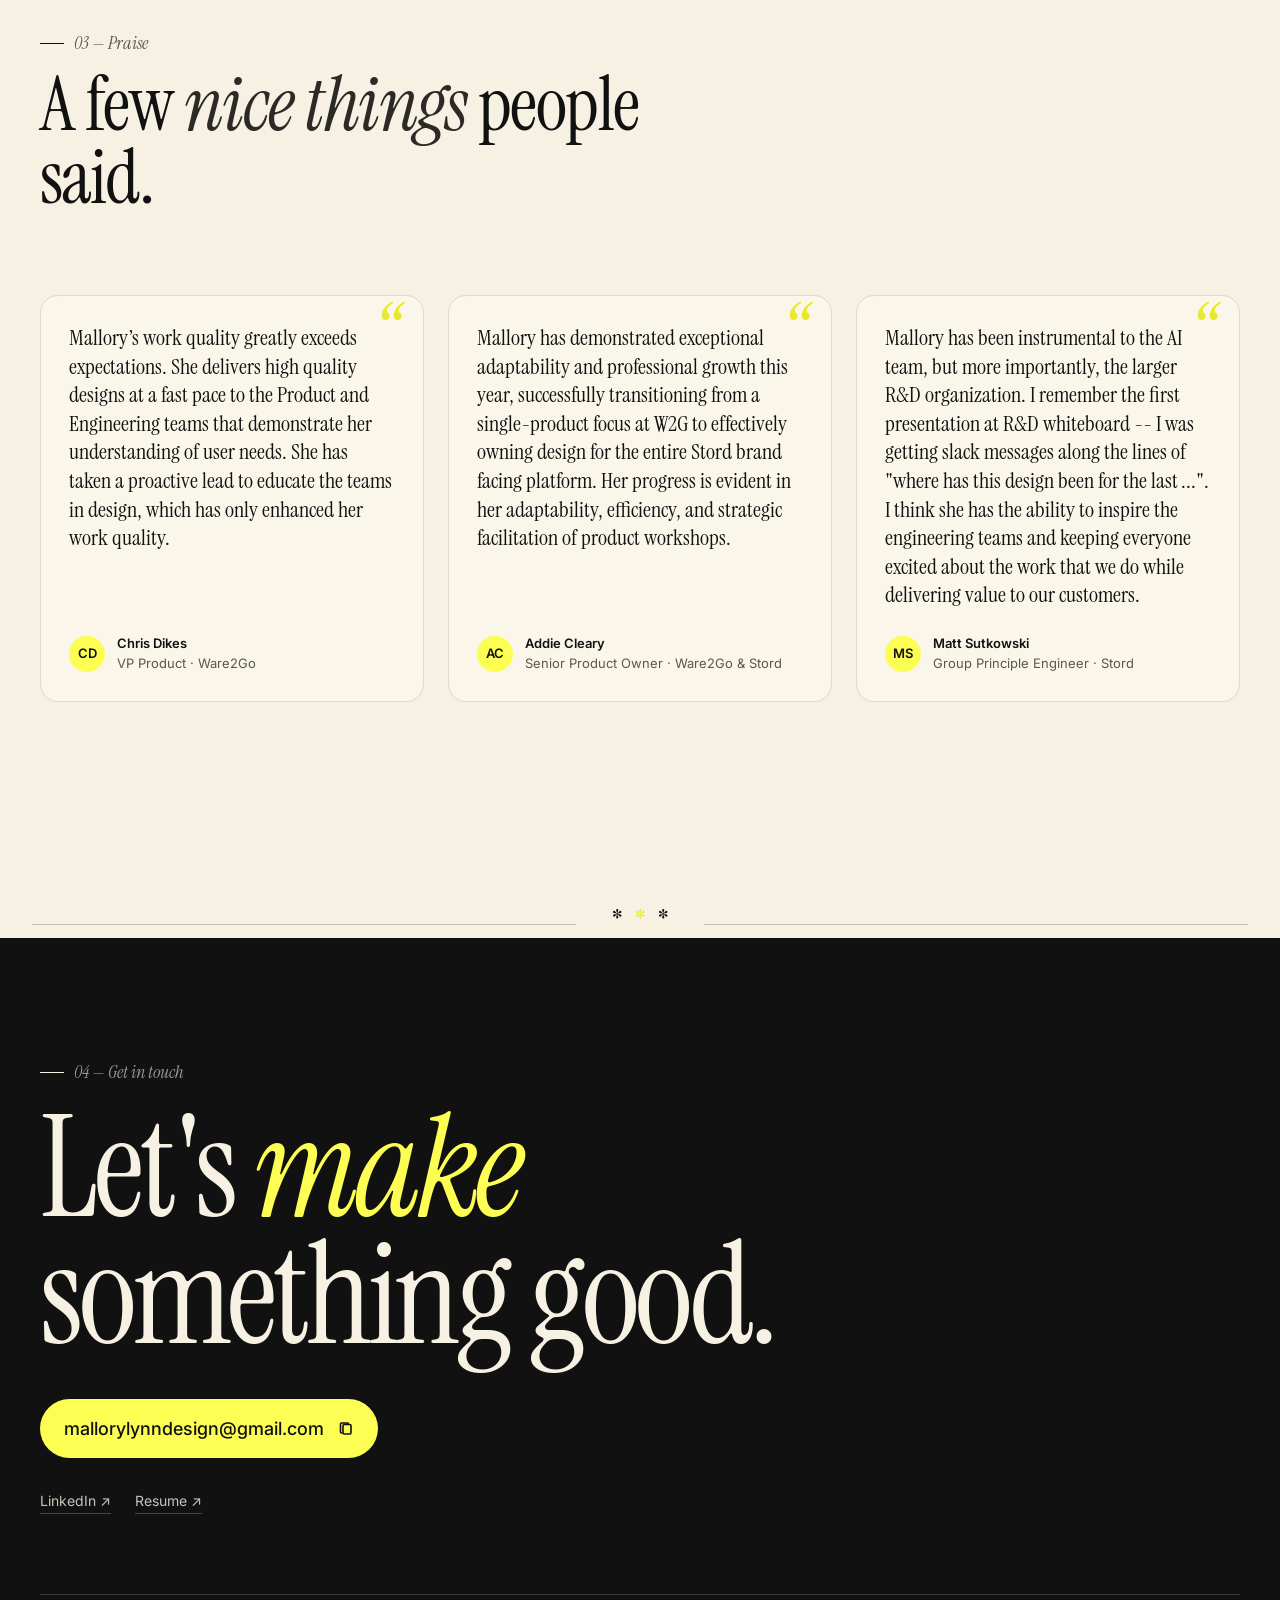
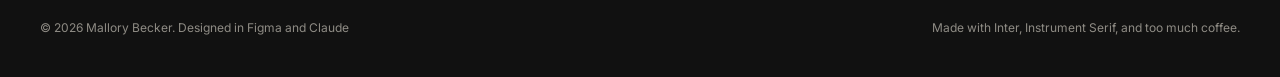
==== commit a222d0b7: "Animations and other minor fixes" ====
--- a/index.html
+++ b/index.html
@@ -291,6 +291,24 @@
     position: relative;
     overflow: hidden;
   }
+  /* animated decorative glyph field behind the hero (isolated iframe) */
+  .hero-anim {
+    position: absolute;
+    inset: 0;
+    z-index: 0;
+    pointer-events: none;
+    overflow: hidden;
+    opacity: 0.7;
+  }
+  .hero-anim iframe {
+    width: 100%;
+    height: 100%;
+    border: 0;
+    display: block;
+    background: transparent;
+  }
+  .hero .wrap { position: relative; z-index: 2; }
+  .hero .doodle { z-index: 1; }
   .hero .eyebrow {
     display: block;
     font-family: var(--sans);
@@ -412,6 +430,21 @@
     object-fit: contain;
     display: block;
     pointer-events: none;
+  }
+  /* animated glyph field behind the portrait (isolated iframe) */
+  .portrait-anim {
+    position: absolute;
+    inset: 0;
+    z-index: 1;
+    pointer-events: none;
+    overflow: hidden;
+    opacity: 0.7;
+  }
+  .portrait-anim iframe {
+    width: 100%; height: 100%;
+    border: 0;
+    display: block;
+    background: transparent;
   }
   @media (max-width: 1100px) {
     .portrait-wrap {
@@ -3447,12 +3480,21 @@
   .gate .gate-doodle.squiggle { bottom: 14%; left: 6%; width: 180px; height: 48px; }
   .gate .gate-doodle.arrow { top: 50%; left: 5%; width: 130px; height: 80px; transform: translateY(-30px) rotate(-6deg); }
   .gate .gate-doodle.starburst { top: 18%; left: 12%; width: 70px; height: 70px; }
-  .gate .gate-doodle.curl { bottom: 24%; right: 8%; width: 120px; height: 80px; }
+
+  /* PNG decorative elements replacing the arrow + curl doodles */
+  .gate .gate-img {
+    position: absolute;
+    height: auto;
+    pointer-events: none;
+    opacity: 0.9;
+  }
+  .gate .gate-img.ovals { top: 50%; left: 5%; width: 116px; transform: translateY(-30px) rotate(-6deg); }
+  .gate .gate-img.scallop { bottom: 26%; right: 7%; width: 150px; }
 
   @media (max-width: 720px) {
     .gate .gate-doodle.spiral,
-    .gate .gate-doodle.curl { display: none; }
-    .gate .gate-doodle.arrow { left: 4%; width: 90px; }
+    .gate .gate-img.scallop { display: none; }
+    .gate .gate-img.ovals { left: 4%; width: 84px; }
     .gate .gate-doodle.squiggle { width: 120px; left: 4%; }
   }
 
@@ -3481,16 +3523,11 @@
   <svg class="gate-doodle squiggle" viewBox="0 0 200 60" aria-hidden="true">
     <path d="M5 30 Q 25 5, 45 30 T 85 30 T 125 30 T 165 30 T 195 30"/>
   </svg>
-  <svg class="gate-doodle arrow" viewBox="0 0 140 80" aria-hidden="true">
-    <path d="M10 60 C 30 20, 70 10, 120 30"/>
-    <path d="M120 30 L 108 22 M 120 30 L 112 42"/>
-  </svg>
+  <img class="gate-img ovals" src="assets/el-ovals.png" alt="" aria-hidden="true"/>
   <svg class="gate-doodle starburst" viewBox="0 0 60 60" aria-hidden="true">
     <path d="M30 4 V 56 M 4 30 H 56 M 11 11 L 49 49 M 11 49 L 49 11"/>
   </svg>
-  <svg class="gate-doodle curl" viewBox="0 0 120 80" aria-hidden="true">
-    <path d="M10 70 C 30 30, 60 20, 90 35 S 110 55, 110 55"/>
-  </svg>
+  <img class="gate-img scallop" src="assets/el-scallop.png" alt="" aria-hidden="true"/>
 
   <div class="gate-stage">
     <div class="gate-card">
@@ -3620,25 +3657,10 @@
 
 <!-- =================================== HERO =================================== -->
 <section class="hero" id="top" style="padding: 48px 0px 80px">
-  <!-- doodle: top right spiral -->
-  <svg class="doodle thick" viewBox="0 0 120 120" width="110" height="110" style="top: 30px; right: 6%;">
-    <path d="M60 60 m-30 0 a30 30 0 1 1 60 0 a25 25 0 1 1 -50 0 a20 20 0 1 1 40 0 a15 15 0 1 1 -30 0 a10 10 0 1 1 20 0" />
-  </svg>
-  <!-- doodle: left squiggle -->
-  <svg class="doodle" viewBox="0 0 200 60" width="160" height="50" style="top: 130px; left: 4%;">
-    <path d="M2 30 Q 30 2, 60 30 T 120 30 T 180 30 T 198 30" />
-  </svg>
-  <!-- doodle: asterisk near hero text -->
-  <svg class="doodle thick" viewBox="0 0 50 50" width="42" height="42" style="top: 220px; left: 38%;">
-    <line x1="25" y1="6" x2="25" y2="44" />
-    <line x1="6" y1="25" x2="44" y2="25" />
-    <line x1="11" y1="11" x2="39" y2="39" />
-    <line x1="39" y1="11" x2="11" y2="39" />
-  </svg>
-  <!-- doodle: zigzag bottom -->
-  <svg class="doodle thick" viewBox="0 0 200 40" width="180" height="36" style="bottom: -10px; right: 26%;">
-    <polyline points="2 28, 30 8, 58 28, 86 8, 114 28, 142 8, 170 28, 198 8" />
-  </svg>
+  <!-- animated decorative glyph field across the whole hero (isolated, transparent) -->
+  <div class="hero-anim" aria-hidden="true">
+    <iframe src="hero-bg.bundled.html" title="" tabindex="-1" scrolling="no"></iframe>
+  </div>
 
   <div class="wrap">
     <div class="hero-grid">
@@ -4290,7 +4312,8 @@
   },
   {
     num: "04",
-    title: "Teaching Product & Engineering Teams",
+    title: "Analytics for Product & Engineering Teams",
+    pillLabel: "Teaching Fullstory",
     subtitle: "Creating tutorial-level courses for user research practices and platforms (Fullstory, specifically), and evangelizing user design heuristics.",
     year: "2023-2025",
     role: "Senior UX Designer",
@@ -4314,7 +4337,7 @@
     detail: {
       underConstruction: true,
       hideSubtitle: true,
-      tagline: "Creating tutorial-level courses for user research practice ans platforms (Fullstory, specifically), and evangelizing user desiggn heuristics.",
+      tagline: "Creating tutorial-level courses for user research practice and platforms (Fullstory, specifically), and evangelizing user design heuristics.",
       meta: [
         ["Role", "Senior UX Designer"],
         ["Duration", "18 months"],
@@ -4355,7 +4378,7 @@
   }).join('');
   const capsHtml = p.slides.map((s, i) => `
     <article class="ds-cap" data-i="${i}" data-phase="${s.phase}">
-      <span class="phase"><span class="dot"></span>${s.phase}</span>
+      <span class="phase"><span class="dot"></span>${p.pillLabel || s.phase}</span>
       <h3>${s.headline || s.label}</h3>
       <p>${s.body || ''}</p>
       <span class="ds-label">${String(i+1).padStart(2,'0')} · ${s.label}</span>
@@ -4545,10 +4568,10 @@
   }).join('');
   const segments = p.slides.map((_, i) => `<span data-i="${i}"></span>`).join('');
   return `
-    <div class="proj-slideshow" data-phase="${p.slides[0].phase}" data-slide-ms="${slideMs}" style="--slide-ms: ${slideMs}ms;">
+    <div class="proj-slideshow" data-phase="${p.slides[0].phase}" data-slide-ms="${slideMs}"${p.pillLabel ? ` data-pill-label="${p.pillLabel}"` : ''} style="--slide-ms: ${slideMs}ms;">
       ${slides}
       <div class="flash" aria-hidden="true"></div>
-      <div class="phase-pill"><span class="dot"></span><span class="phase-text">${p.slides[0].phase}</span></div>
+      <div class="phase-pill"><span class="dot"></span><span class="phase-text">${p.pillLabel || p.slides[0].phase}</span></div>
       <div class="caption"><span class="idx">${String(1).padStart(2,'0')} / ${String(p.slides.length).padStart(2,'0')}</span><span class="lbl">${p.slides[0].label}</span><span class="cap-hl">${p.slides[0].headline || p.slides[0].label || ''}</span></div>
       <div class="progress">${segments}</div>
     </div>
@@ -4559,6 +4582,7 @@
 function startSlideshow(root) {
   const slides   = Array.from(root.querySelectorAll('.slide'));
   const pill     = root.querySelector('.phase-text');
+  const pillLabel = root.dataset.pillLabel || null;
   const captionL = root.querySelector('.caption .lbl');
   const captionI = root.querySelector('.caption .idx');
   const captionH = root.querySelector('.caption .cap-hl');
@@ -4611,13 +4635,13 @@
         cur.classList.remove('leaving');
         nxt.classList.add('active');
         root.setAttribute('data-phase', nxt.dataset.phase);
-        if (pill) pill.textContent = nxt.dataset.phase;
+        if (pill) pill.textContent = pillLabel || nxt.dataset.phase;
         setCaption(nxt.dataset.label, nextIdx);
       }, 420);
     } else {
       nxt.classList.add('active');
       root.setAttribute('data-phase', nxt.dataset.phase);
-      if (pill) pill.textContent = nxt.dataset.phase;
+      if (pill) pill.textContent = pillLabel || nxt.dataset.phase;
       setCaption(nxt.dataset.label, nextIdx);
 
       // clean up leaving class after its anim finishes
